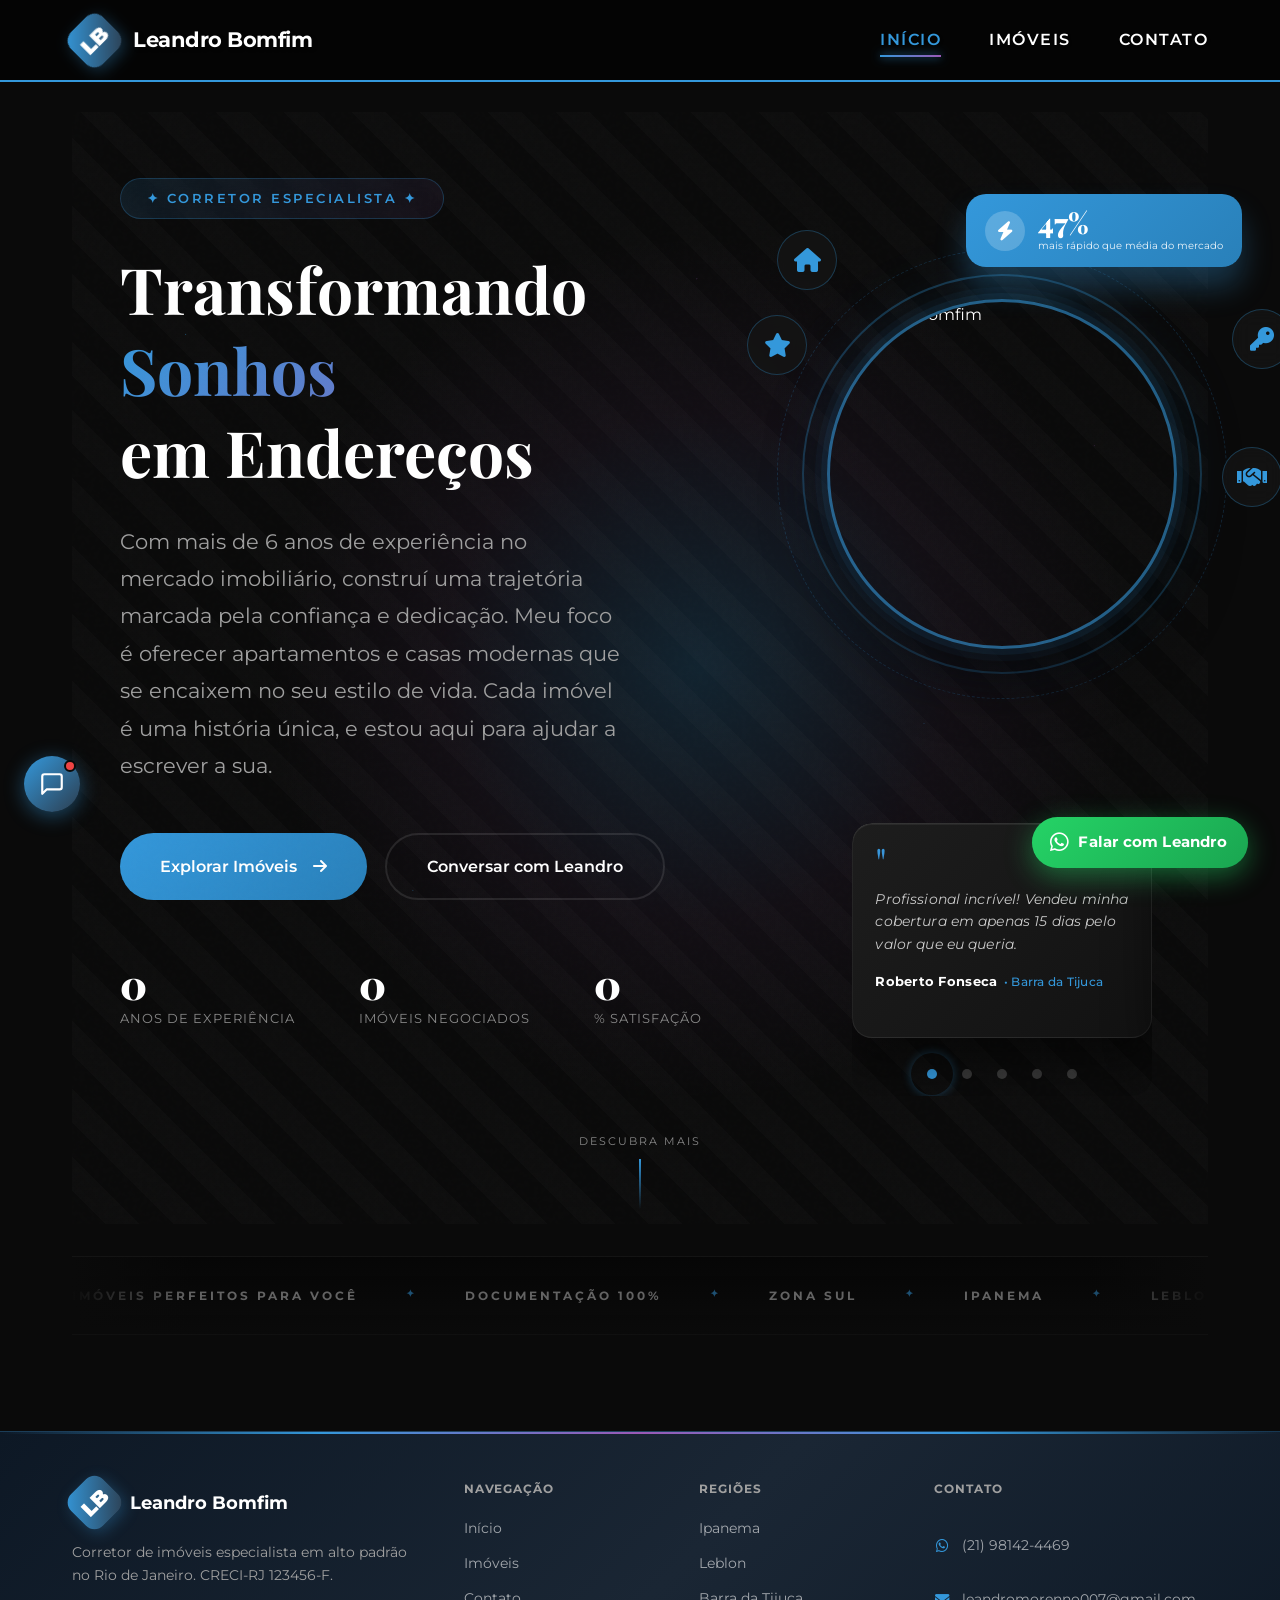
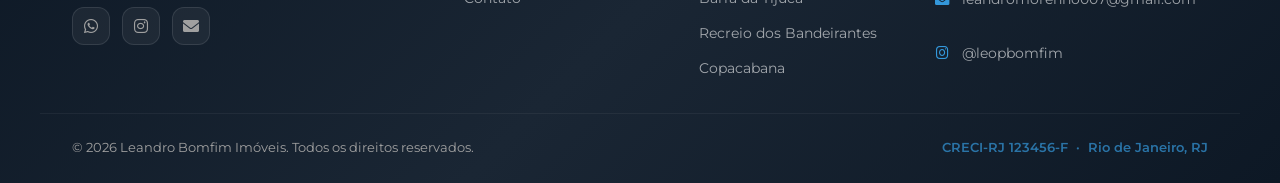
==== index.html @ 73a0286b "Update index.html" ====
<!DOCTYPE html>
<html lang="pt-BR">
<head>
    <meta charset="UTF-8">
    <meta name="viewport" content="width=device-width, initial-scale=1.0">
    <title>Leandro Bomfim | Corretor</title>
    <meta name="description" content="Corretor especialista em imóveis de alto padrão na Zona Sul e Barra da Tijuca. Ipanema, Leblon, Barra, Recreio. Atendimento personalizado e 100% de satisfação.">
    <meta name="keywords" content="imóveis Rio de Janeiro, apartamento Ipanema, apartamento Leblon, Barra da Tijuca, corretor de imóveis RJ, Leandro Bomfim">
    <meta name="author" content="Leandro Bomfim">
    <meta property="og:type" content="website">
    <meta property="og:title" content="Leandro Bomfim | Imóveis Premium no Rio de Janeiro">
    <meta property="og:description" content="Corretor especialista em imóveis de alto padrão na Zona Sul e Barra da Tijuca. Ipanema, Leblon, Barra, Recreio.">
    <meta property="og:image" content="https://files.catbox.moe/nqdyup.png">
    <meta property="og:url" content="https://leandrobomfim.com.br/">
    <meta property="og:locale" content="pt_BR">
    <meta name="twitter:card" content="summary_large_image">
    <meta name="twitter:title" content="Leandro Bomfim | Imóveis Premium">
    <meta name="twitter:description" content="Corretor especialista em imóveis de alto padrão no Rio de Janeiro.">
    <meta name="twitter:image" content="https://files.catbox.moe/nqdyup.png">
    <link rel="icon" type="image/svg+xml" href="data:image/svg+xml,<svg xmlns='http://www.w3.org/2000/svg' viewBox='0 0 100 100'><rect width='100' height='100' rx='20' fill='%233498db'/><text y='.9em' font-size='60' font-weight='900' font-family='Arial' fill='white' x='50%' text-anchor='middle' dominant-baseline='auto' dy='0.1em'>LB</text></svg>">
    <link rel="apple-touch-icon" href="data:image/svg+xml,<svg xmlns='http://www.w3.org/2000/svg' viewBox='0 0 100 100'><rect width='100' height='100' rx='20' fill='%233498db'/><text y='.9em' font-size='60' font-weight='900' font-family='Arial' fill='white' x='50%' text-anchor='middle' dominant-baseline='auto' dy='0.1em'>LB</text></svg>">
    <link rel="manifest" href="manifest.json">
    <meta name="theme-color" content="#3498db">
    <meta name="mobile-web-app-capable" content="yes">
    <meta name="apple-mobile-web-app-capable" content="yes">
    <meta name="apple-mobile-web-app-status-bar-style" content="black-translucent">
    <meta name="apple-mobile-web-app-title" content="LB Imóveis">
    <!-- Segurança: impede clickjacking via iframe -->
    <meta http-equiv="X-Frame-Options" content="DENY">
    <meta http-equiv="X-Content-Type-Options" content="nosniff">
    <meta name="referrer" content="strict-origin-when-cross-origin">
    <!-- Preconnect para performance -->
    <link rel="preconnect" href="https://fonts.googleapis.com">
    <link rel="preconnect" href="https://fonts.gstatic.com" crossorigin>
    <link rel="preconnect" href="https://cdnjs.cloudflare.com">
    <!-- Schema.org LocalBusiness -->
    <script type="application/ld+json">
    {
      "@context": "https://schema.org",
      "@type": "RealEstateAgent",
      "name": "Leandro Bomfim Corretor de Imóveis",
      "description": "Corretor especialista em imóveis de alto padrão na Zona Sul e Barra da Tijuca do Rio de Janeiro.",
      "url": "https://leandrobomfim.com.br",
      "telephone": "+55-21-98142-4469",
      "email": "leandromorenno007@gmail.com",
      "image": "https://files.catbox.moe/nqdyup.png",
      "priceRange": "R$400.000 – R$3.000.000",
      "areaServed": ["Ipanema","Leblon","Barra da Tijuca","Recreio dos Bandeirantes","Copacabana","Botafogo"],
      "address": {
        "@type": "PostalAddress",
        "addressLocality": "Rio de Janeiro",
        "addressRegion": "RJ",
        "addressCountry": "BR"
      },
      "sameAs": ["https://instagram.com/leopbomfim"]
    }
    </script>
    <link rel="stylesheet" href="style.css">
    <link href="https://fonts.googleapis.com/css2?family=Playfair+Display:wght@400;700;900&family=Montserrat:wght@300;400;600;700&display=swap" rel="stylesheet">
    <link rel="stylesheet" href="https://cdnjs.cloudflare.com/ajax/libs/font-awesome/6.0.0-beta3/css/all.min.css">
    <!-- Firebase rastreador de visitas -->
    <script src="https://www.gstatic.com/firebasejs/9.22.0/firebase-app-compat.js"></script>
    <script src="https://www.gstatic.com/firebasejs/9.22.0/firebase-auth-compat.js"></script>
    <script src="https://www.gstatic.com/firebasejs/9.22.0/firebase-firestore-compat.js"></script>
    <script src="firebase-config.js"></script>
    <script src="tracker.js"></script>
    <script src="chat-widget.js"></script>
</head>
<body class="index-page">
    <header>
        <nav>
            <div class="logo">
                <span class="logo-text">LB</span>
                <span class="logo-full">Leandro Bomfim</span>
            </div>
            <ul>
                <li><a href="index.html" class="active">Início</a></li>
                <li><a href="imoveis.html">Imóveis</a></li>
                <li><a href="contato.html">Contato</a></li>
            </ul>
            <div class="menu-toggle">
                <span></span>
                <span></span>
                <span></span>
            </div>
        </nav>
    </header>

    <main>
        <section class="hero-cinematic">
            <div class="hero-backdrop">
                <div class="gradient-sphere"></div>
                <div class="particles"></div>
            </div>
            
            <div class="hero-grid">
                <div class="hero-content">
                    <div class="badge-wrapper">
                        <span class="badge">✦ Corretor Especialista ✦</span>
                    </div>
                    
                    <h1 class="hero-title" id="cfg-hero-title">
                        <span class="title-line">Transformando</span>
                        <span class="title-line gradient-text">Sonhos</span>
                        <span class="title-line">em Endereços</span>
                    </h1>
                    
                    <p class="hero-description" id="cfg-hero-desc">
                        Com mais de 6 anos de experiência no mercado imobiliário, construí uma trajetória marcada pela confiança e dedicação. Meu foco é oferecer apartamentos e casas modernas que se encaixem no seu estilo de vida. Cada imóvel é uma história única, e estou aqui para ajudar a escrever a sua.
                    </p>
                    
                    <div class="hero-cta-group">
                        <a href="imoveis.html" class="cta-primary">
                            <span>Explorar Imóveis</span>
                            <i class="fas fa-arrow-right"></i>
                        </a>
                        <a href="contato.html" class="cta-secondary">
                            <span>Conversar com Leandro</span>
                        </a>
                    </div>
                    
                    <div class="trust-indicators">
                        <div class="trust-item">
                            <div class="trust-number" id="cfg-anos" data-target="6">0</div>
                            <div class="trust-label">Anos de experiência</div>
                        </div>
                        <div class="trust-item">
                            <div class="trust-number" id="cfg-imoveis-neg" data-target="60">0</div>
                            <div class="trust-label">Imóveis negociados</div>
                        </div>
                        <div class="trust-item">
                            <div class="trust-number" id="cfg-satisfacao" data-target="100">0</div>
                            <div class="trust-label">% Satisfação</div>
                        </div>
                    </div>
                </div>
                
                <div class="hero-visual">
                  <div class="hero-visual-inner">
                    <div class="profile-container">
                        <div class="profile-ring"></div>
                        <div class="profile-ring-outer"></div>
                        
                        <img src="https://files.catbox.moe/nqdyup.png" 
                             alt="Leandro Bomfim" 
                             id="cfg-foto" class="profile-image"
                             loading="eager" decoding="async">
                        
                        <div class="floating-elements">
                            <div class="floating-element element-1">
                                <i class="fas fa-home"></i>
                                <div class="element-tooltip">Casas e Apartamentos</div>
                            </div>
                            <div class="floating-element element-2">
                                <i class="fas fa-key"></i>
                                <div class="element-tooltip">Chaves na mão</div>
                            </div>
                            <div class="floating-element element-3">
                                <i class="fas fa-star"></i>
                                <div class="element-tooltip">Top 1% CRECI</div>
                            </div>
                            <div class="floating-element element-4">
                                <i class="fas fa-handshake"></i>
                                <div class="element-tooltip">Confiança</div>
                            </div>
                        </div>

                        <!-- Stats card: desktop fica aqui via position:absolute, mobile vira estático fora -->
                        <div class="stats-card stats-card-desktop">
                            <div class="stats-icon">
                                <i class="fas fa-bolt"></i>
                            </div>
                            <div class="stats-content">
                                <div class="stats-value" id="cfg-velocidade-d">47%</div>
                                <div class="stats-label">mais rápido que média do mercado</div>
                            </div>
                        </div>
                    </div>

                    <!-- Stats card mobile (visível só no mobile) -->
                    <div class="stats-card stats-card-mobile">
                        <div class="stats-icon">
                            <i class="fas fa-bolt"></i>
                        </div>
                        <div class="stats-content">
                            <div class="stats-value" id="cfg-velocidade-m">47%</div>
                            <div class="stats-label">mais rápido que média do mercado</div>
                        </div>
                    </div>
                        
                    <!-- CARROSSEL DE DEPOIMENTOS -->
                    <div class="testimonials-carousel">
                        <div class="testimonial-track" id="cfg-depoimentos">
                            <div class="testimonial-card">
                                <div class="testimonial-quote">"</div>
                                <p class="testimonial-text">
                                    Profissional incrível! Vendeu minha cobertura 
                                    em apenas 15 dias pelo valor que eu queria.
                                </p>
                                <div class="testimonial-author">
                                    <span>Roberto Fonseca</span>
                                    <span class="author-location">• Barra da Tijuca</span>
                                </div>
                            </div>

                            <div class="testimonial-card">
                                <div class="testimonial-quote">"</div>
                                <p class="testimonial-text">
                                    Atendimento personalizado e muita transparência. 
                                    Recomendo a todos que buscam um imóvel com segurança.
                                </p>
                                <div class="testimonial-author">
                                    <span>Juliana Martins</span>
                                    <span class="author-location">• Recreio</span>
                                </div>
                            </div>

                            <div class="testimonial-card">
                                <div class="testimonial-quote">"</div>
                                <p class="testimonial-text">
                                    O Leandro encontrou exatamente o que eu precisava. 
                                    Todo o processo foi rápido e sem dor de cabeça.
                                </p>
                                <div class="testimonial-author">
                                    <span>Thiago Azevedo</span>
                                    <span class="author-location">• Leblon</span>
                                </div>
                            </div>

                            <div class="testimonial-card">
                                <div class="testimonial-quote">"</div>
                                <p class="testimonial-text">
                                    Indicação certeira! Resolveu toda a burocracia 
                                    e me deixou tranquila do começo ao fim.
                                </p>
                                <div class="testimonial-author">
                                    <span>Patrícia Souza</span>
                                    <span class="author-location">• Barra Olímpica</span>
                                </div>
                            </div>

                            <div class="testimonial-card">
                                <div class="testimonial-quote">"</div>
                                <p class="testimonial-text">
                                    Comprei meu primeiro apê com o Leandro e foi 
                                    uma experiência incrível do início ao fim.
                                </p>
                                <div class="testimonial-author">
                                    <span>Lucas Drummond</span>
                                    <span class="author-location">• Ipanema</span>
                                </div>
                            </div>
                        </div>

                        <div class="carousel-dots">
                            <span class="dot active"></span>
                            <span class="dot"></span>
                            <span class="dot"></span>
                            <span class="dot"></span>
                            <span class="dot"></span>
                        </div>
                    </div>
                  </div><!-- /.hero-visual-inner -->
                </div><!-- /.hero-visual -->
            </div><!-- /.hero-grid -->
            
            <div class="scroll-indicator">
                <span class="scroll-text">Descubra mais</span>
                <div class="scroll-line"></div>
            </div>
        </section>
        
        <section class="featured-logos">
            <div class="logos-container">
                <div class="logo-track" id="cfg-bairros-track">
                    <span>Imóveis perfeitos para você</span>
                    <span class="separator">✦</span>
                    <span>Documentação 100%</span>
                    <span class="separator">✦</span>
                    <span>Zona Sul</span>
                    <span class="separator">✦</span>
                    <span>Ipanema</span>
                    <span class="separator">✦</span>
                    <span>Leblon</span>
                    <span class="separator">✦</span>
                    <span>Barra da Tijuca</span>
                    <span class="separator">✦</span>
                    <span>Barra Olímpica</span>
                    <span class="separator">✦</span>
                    <span>Recreio dos Bandeirantes</span>
                    <span class="separator">✦</span>
                    <!-- Duplicado para efeito infinito -->
                    <span>Imóveis perfeitos para você</span>
                    <span class="separator">✦</span>
                    <span>Documentação 100%</span>
                    <span class="separator">✦</span>
                    <span>Zona Sul</span>
                    <span class="separator">✦</span>
                    <span>Ipanema</span>
                    <span class="separator">✦</span>
                    <span>Leblon</span>
                    <span class="separator">✦</span>
                    <span>Barra da Tijuca</span>
                    <span class="separator">✦</span>
                    <span>Barra Olímpica</span>
                    <span class="separator">✦</span>
                    <span>Recreio dos Bandeirantes</span>
                    <span class="separator">✦</span>
                </div>
            </div>
        </section>
    </main>

    <footer class="footer-rich">
        <div class="footer-grid">
            <div class="footer-brand">
                <div class="footer-logo">
                    <span class="logo-text">LB</span>
                    <span class="footer-logo-name">Leandro Bomfim</span>
                </div>
                <p class="footer-tagline">Corretor de imóveis especialista em alto padrão no Rio de Janeiro. CRECI-RJ 123456-F.</p>
                <div class="footer-socials">
                    <a href="https://wa.me/5521981424469" target="_blank" rel="noopener" aria-label="WhatsApp" class="footer-social-link">
                        <i class="fab fa-whatsapp"></i>
                    </a>
                    <a href="https://instagram.com/leopbomfim" target="_blank" rel="noopener" aria-label="Instagram" class="footer-social-link">
                        <i class="fab fa-instagram"></i>
                    </a>
                    <a href="mailto:leandromorenno007@gmail.com" aria-label="E-mail" class="footer-social-link">
                        <i class="fas fa-envelope"></i>
                    </a>
                </div>
            </div>
            <div class="footer-links">
                <h4>Navegação</h4>
                <ul>
                    <li><a href="index.html">Início</a></li>
                    <li><a href="imoveis.html">Imóveis</a></li>
                    <li><a href="contato.html">Contato</a></li>
                </ul>
            </div>
            <div class="footer-links">
                <h4>Regiões</h4>
                <ul>
                    <li><span>Ipanema</span></li>
                    <li><span>Leblon</span></li>
                    <li><span>Barra da Tijuca</span></li>
                    <li><span>Recreio dos Bandeirantes</span></li>
                    <li><span>Copacabana</span></li>
                </ul>
            </div>
            <div class="footer-contact">
                <h4>Contato</h4>
                <a href="https://wa.me/5521981424469" class="footer-contact-item" target="_blank" rel="noopener">
                    <i class="fab fa-whatsapp"></i>
                    <span>(21) 98142-4469</span>
                </a>
                <a href="mailto:leandromorenno007@gmail.com" class="footer-contact-item">
                    <i class="fas fa-envelope"></i>
                    <span>leandromorenno007@gmail.com</span>
                </a>
                <a href="https://instagram.com/leopbomfim" class="footer-contact-item" target="_blank" rel="noopener">
                    <i class="fab fa-instagram"></i>
                    <span>@leopbomfim</span>
                </a>
            </div>
        </div>
        <div class="footer-bottom">
            <p>&copy; 2026 Leandro Bomfim Imóveis. Todos os direitos reservados.</p>
            <p class="footer-creci">CRECI-RJ 123456-F &nbsp;·&nbsp; Rio de Janeiro, RJ</p>
        </div>
    </footer>

    <!-- Botão Flutuante WhatsApp -->
    <a href="https://wa.me/5521981424469?text=Olá%20Leandro!%20Tenho%20interesse%20em%20imóveis.%20Pode%20me%20ajudar%3F"
       class="whatsapp-float" target="_blank" rel="noopener" aria-label="Falar no WhatsApp">
        <div class="whatsapp-float-inner">
            <i class="fab fa-whatsapp"></i>
            <span class="whatsapp-float-label">Falar com Leandro</span>
        </div>
        <span class="whatsapp-float-pulse"></span>
    </a>

    <script src="script.js"></script>
    <script src="chat-widget.js"></script>
</body>
</html>
---- style.css ----
/* ========== RESET E CONFIGURAÇÕES BASE ========== */
:root {
    --primary: #3498db;
    --primary-dark: #2980b9;
    --primary-soft: rgba(52, 152, 219, 0.1);
    --primary-glow: rgba(52, 152, 219, 0.3);
    --secondary: #9b59b6;
    --success: #22c55e;
    --warning: #f59e0b;
    --danger: #ef4444;
    --danger-soft: #ff4757;
    --text-light: #ffffff;
    --text-muted: #a0a0a0;
    --text-dark: #888888;
    --bg-dark: #0a0a0a;
    --bg-card: rgba(20, 20, 20, 0.95);
    --bg-overlay: rgba(0, 0, 0, 0.6);
    --border-light: rgba(255, 255, 255, 0.05);
    --border-medium: rgba(255, 255, 255, 0.1);
    --border-highlight: rgba(52, 152, 219, 0.3);
    
    --font-title: 'Playfair Display', serif;
    --font-body: 'Montserrat', sans-serif;
    
    --breakpoint-md: 768px;
    --breakpoint-sm: 600px;
    --breakpoint-xs: 480px;
    --breakpoint-xxs: 360px;
    
    --radius-sm: 8px;
    --radius-md: 12px;
    --radius-lg: 20px;
    --radius-xl: 30px;
    --radius-full: 50px;
}

* {
    margin: 0;
    padding: 0;
    box-sizing: border-box;
}

body {
    font-family: var(--font-body);
    background: var(--bg-dark);
    color: var(--text-light);
    line-height: 1.6;
    overflow-x: hidden;
    -webkit-user-select: none;
    -moz-user-select: none;
    -ms-user-select: none;
    user-select: none;
    -webkit-user-drag: none;
    -khtml-user-drag: none;
    -moz-user-drag: none;
    -o-user-drag: none;
    user-drag: none;
}

/* Permite seleção onde o usuário precisa copiar dados */
p, span, .footer-contact-item span, .contato-channel-value,
.trust-label, .hero-description, .imovel-desc,
input, textarea, select {
    -webkit-user-select: text;
    -moz-user-select: text;
    user-select: text;
}

/* Elementos clicáveis */
a, button, .cta-primary, .cta-secondary, .floating-element, 
.dot, select, option, .menu-toggle, .favorito-btn, 
.btn-saiba-mais, .btn-empty-clear, .modal-close, 
.modal-nav, .modal-thumb, .whatsapp-float {
    cursor: pointer;
}

/* ========== HEADER GLOBAL ========== */
header {
    position: fixed;
    top: 0;
    left: 0;
    width: 100%;
    z-index: 100;
    background: linear-gradient(var(--bg-overlay), var(--bg-overlay)), 
                url('https://files.catbox.moe/ru7akz.png');
    background-size: cover;
    background-position: center center;
    background-repeat: no-repeat;
    min-height: 80px;
    border-bottom: 2px solid var(--primary);
}

nav {
    max-width: 1200px;
    margin: 0 auto;
    padding: 1rem 2rem;
    display: flex;
    justify-content: space-between;
    align-items: center;
    min-height: 80px;
}

.logo {
    display: flex;
    align-items: center;
    gap: 1rem;
    -webkit-user-select: text;
    -moz-user-select: text;
    -ms-user-select: text;
    user-select: text;
}

.logo-text {
    width: 45px;
    height: 45px;
    background: linear-gradient(135deg, var(--primary), #2c3e50);
    border-radius: var(--radius-md);
    display: flex;
    align-items: center;
    justify-content: center;
    font-weight: 900;
    font-size: 1.3rem;
    color: white;
    transform: rotate(-45deg);
    box-shadow: 0 5px 15px var(--primary-glow);
}

.logo-text span {
    transform: rotate(45deg);
}

.logo-full {
    font-size: 1.3rem;
    font-weight: 700;
    color: white;
    letter-spacing: -0.5px;
    text-shadow: 2px 2px 4px rgba(0, 0, 0, 0.5);
}

nav ul {
    display: flex;
    gap: 3rem;
    list-style: none;
    margin-left: auto;
    padding-left: 4rem;
}

nav ul li a {
    color: #fff;
    text-decoration: none;
    font-weight: 600;
    font-size: 1rem;
    letter-spacing: 1.5px;
    text-transform: uppercase;
    position: relative;
    padding: 0.5rem 0;
    transition: all 0.3s ease;
    text-shadow: 1px 1px 3px rgba(0, 0, 0, 0.5);
}

nav ul li a::before {
    content: '';
    position: absolute;
    bottom: 0;
    left: 0;
    width: 0;
    height: 2px;
    background: linear-gradient(90deg, var(--primary), var(--secondary));
    transition: width 0.3s ease;
    box-shadow: 0 0 10px var(--primary);
}

nav ul li a:hover::before,
nav ul li a.active::before {
    width: 100%;
}

nav ul li a:hover {
    color: var(--primary);
    transform: translateY(-2px);
}

nav ul li a.active {
    color: var(--primary);
}

.menu-toggle {
    display: none;
    flex-direction: column;
    cursor: pointer;
    z-index: 101;
}

.menu-toggle span {
    width: 30px;
    height: 3px;
    background: white;
    margin: 3px 0;
    transition: all 0.3s ease;
    border-radius: 3px;
}

/* ========== MAIN GLOBAL ========== */
main {
    max-width: 1200px;
    margin: 0 auto;
    padding: 2rem;
    min-height: calc(100vh - 200px);
    margin-top: 80px;
}

/* ========== FOOTER GLOBAL ========== */
footer {
    background: linear-gradient(135deg, #1a2634, #2c3e50);
    color: white;
    text-align: center;
    padding: 2rem;
    margin-top: 4rem;
    border-top: 2px solid var(--primary);
    position: relative;
    overflow: hidden;
}

footer::before {
    content: '';
    position: absolute;
    top: 0;
    left: 0;
    right: 0;
    height: 2px;
    background: linear-gradient(90deg, transparent, var(--primary), var(--secondary), var(--primary), transparent);
    animation: footerGlow 3s linear infinite;
}

@keyframes footerGlow {
    0% { transform: translateX(-100%); }
    100% { transform: translateX(100%); }
}

/* ========== ANIMAÇÕES GLOBAIS ========== */
@keyframes fadeIn {
    from {
        opacity: 0;
        transform: translateY(30px);
    }
    to {
        opacity: 1;
        transform: translateY(0);
    }
}

.fade-in {
    opacity: 0;
    animation: fadeIn 0.8s ease-out forwards;
}

.delay-1 { animation-delay: 0.3s; }
.delay-2 { animation-delay: 0.6s; }
.delay-3 { animation-delay: 0.9s; }
.delay-4 { animation-delay: 1.2s; }

/* ========== TOAST NOTIFICATION ========== */
.toast-container {
    position: fixed;
    bottom: 2rem;
    right: 2rem;
    z-index: 1000;
    display: flex;
    flex-direction: column;
    gap: 0.5rem;
}

.toast {
    background: var(--bg-card);
    backdrop-filter: blur(10px);
    border: 1px solid var(--border-medium);
    border-left: 4px solid var(--primary);
    color: var(--text-light);
    padding: 1rem 1.5rem;
    border-radius: var(--radius-md);
    font-size: 0.9rem;
    font-weight: 500;
    box-shadow: 0 10px 30px rgba(0, 0, 0, 0.3);
    display: flex;
    align-items: center;
    gap: 0.8rem;
    min-width: 280px;
    max-width: 350px;
    animation: toastIn 0.3s ease forwards;
    transform: translateX(120%);
}

.toast.success {
    border-left-color: var(--success);
}

.toast.success i {
    color: var(--success);
}

.toast.error {
    border-left-color: var(--danger);
}

.toast.error i {
    color: var(--danger);
}

.toast.warning {
    border-left-color: var(--warning);
}

.toast.warning i {
    color: var(--warning);
}

.toast.info {
    border-left-color: var(--primary);
}

.toast.info i {
    color: var(--primary);
}

.toast.favorito-toast {
    border-left-color: var(--danger-soft);
    background: linear-gradient(135deg, var(--bg-card), rgba(255, 71, 87, 0.1));
}

.toast.favorito-toast i {
    color: var(--danger-soft);
}

@keyframes toastIn {
    from {
        transform: translateX(120%);
        opacity: 0;
    }
    to {
        transform: translateX(0);
        opacity: 1;
    }
}

@keyframes toastOut {
    from {
        transform: translateX(0);
        opacity: 1;
    }
    to {
        transform: translateX(120%);
        opacity: 0;
    }
}

/* ========== HERO SECTION ========== */
.hero-cinematic {
    min-height: calc(100vh - 80px);
    position: relative;
    display: flex;
    align-items: center;
    padding: 2rem 2rem 8rem 2rem;
    overflow: visible;
}

/* Grain overlay for premium texture */
.hero-cinematic::after {
    content: '';
    position: absolute;
    inset: 0;
    background-image: url("data:image/svg+xml,%3Csvg viewBox='0 0 256 256' xmlns='http://www.w3.org/2000/svg'%3E%3Cfilter id='noise'%3E%3CfeTurbulence type='fractalNoise' baseFrequency='0.9' numOctaves='4' stitchTiles='stitch'/%3E%3C/filter%3E%3Crect width='100%25' height='100%25' filter='url(%23noise)' opacity='0.04'/%3E%3C/svg%3E");
    pointer-events: none;
    z-index: 0;
    opacity: 0.35;
}

.hero-backdrop {
    position: absolute;
    top: 0;
    left: 0;
    width: 100%;
    height: 100%;
    z-index: -1;
}

.gradient-sphere {
    position: absolute;
    width: 900px;
    height: 900px;
    background: radial-gradient(ellipse at center, 
        rgba(52, 152, 219, 0.18) 0%, 
        rgba(155, 89, 182, 0.06) 40%, 
        transparent 68%);
    border-radius: 50%;
    top: 50%;
    left: 55%;
    transform: translate(-50%, -50%);
    animation: spherePulse 10s ease-in-out infinite;
}

@keyframes spherePulse {
    0%, 100% { transform: translate(-50%, -50%) scale(1); opacity: 0.6; }
    50% { transform: translate(-50%, -50%) scale(1.15); opacity: 1; }
}

.particles {
    position: absolute;
    width: 100%;
    height: 100%;
    background-image: 
        radial-gradient(1px 1px at 10% 20%, rgba(52,152,219,0.4) 0%, transparent 100%),
        radial-gradient(1px 1px at 30% 70%, rgba(52,152,219,0.3) 0%, transparent 100%),
        radial-gradient(1px 1px at 55% 15%, rgba(155,89,182,0.3) 0%, transparent 100%),
        radial-gradient(1px 1px at 75% 55%, rgba(52,152,219,0.25) 0%, transparent 100%),
        radial-gradient(1px 1px at 90% 30%, rgba(155,89,182,0.2) 0%, transparent 100%),
        repeating-linear-gradient(
            45deg,
            transparent,
            transparent 24px,
            rgba(255, 255, 255, 0.015) 24px,
            rgba(255, 255, 255, 0.015) 48px
        );
}

.hero-grid {
    display: grid;
    grid-template-columns: 1fr 1fr;
    gap: 3rem;
    max-width: 1200px;
    margin: 0 auto;
    width: 100%;
    align-items: center;
}

/* Hero visual: flex column so stats + carousel stack below profile on desktop */
.hero-visual-inner {
    display: flex;
    flex-direction: column;
    align-items: center;
    gap: 1.2rem;
}

.hero-content {
    padding-right: 2rem;
    padding-left: 1rem;
    max-width: 600px;
    justify-self: start;
}

.badge-wrapper {
    margin-bottom: 2rem;
}

.badge {
    background: linear-gradient(135deg, rgba(52,152,219,0.12), rgba(155,89,182,0.08));
    color: var(--primary);
    padding: 0.55rem 1.6rem;
    border-radius: 100px;
    font-size: 0.82rem;
    letter-spacing: 2.5px;
    text-transform: uppercase;
    font-weight: 600;
    border: 1px solid rgba(52,152,219,0.25);
    backdrop-filter: blur(10px);
    display: inline-flex;
    align-items: center;
    gap: 0.4rem;
    position: relative;
    overflow: hidden;
}

.badge::before {
    content: '';
    position: absolute;
    inset: 0;
    background: linear-gradient(90deg, transparent 0%, rgba(52,152,219,0.15) 50%, transparent 100%);
    transform: translateX(-100%);
    animation: badgeShimmer 3.5s ease-in-out infinite;
}

@keyframes badgeShimmer {
    0% { transform: translateX(-100%); }
    50%, 100% { transform: translateX(100%); }
}

.hero-title {
    font-family: var(--font-title);
    font-size: 4rem;
    line-height: 1.2;
    margin-bottom: 2rem;
}

.title-line {
    display: block;
    margin-bottom: 0.3rem;
}

.gradient-text {
    background: linear-gradient(135deg, var(--primary), var(--secondary), #e74c3c);
    -webkit-background-clip: text;
    -webkit-text-fill-color: transparent;
    background-size: 200% 200%;
    animation: gradientFlow 8s ease infinite;
}

@keyframes gradientFlow {
    0%, 100% { background-position: 0% 50%; }
    50% { background-position: 100% 50%; }
}

.hero-description {
    font-size: 1.3rem;
    line-height: 1.8;
    color: var(--text-muted);
    margin-bottom: 3rem;
    max-width: 500px;
}

.hero-cta-group {
    display: flex;
    gap: 1.1rem;
    margin-bottom: 4rem;
}

.cta-primary {
    background: linear-gradient(135deg, var(--primary), var(--primary-dark));
    color: white;
    padding: 1.2rem 2.5rem;
    border-radius: var(--radius-full);
    text-decoration: none;
    font-weight: 600;
    display: inline-flex;
    align-items: center;
    gap: 1rem;
    transition: all 0.3s ease;
    position: relative;
    overflow: hidden;
}

.cta-primary::before {
    content: '';
    position: absolute;
    top: 0;
    left: -100%;
    width: 100%;
    height: 100%;
    background: linear-gradient(90deg, transparent, rgba(255, 255, 255, 0.2), transparent);
    transition: left 0.5s ease;
}

.cta-primary:hover::before {
    left: 100%;
}

.cta-primary:hover {
    transform: translateY(-2px);
    box-shadow: 0 20px 30px var(--primary-glow);
}

.cta-primary i {
    transition: transform 0.3s ease;
}

.cta-primary:hover i {
    transform: translateX(5px);
}

.cta-secondary {
    color: #fff;
    text-decoration: none;
    padding: 1.2rem 2.5rem;
    border-radius: var(--radius-full);
    border: 2px solid var(--border-medium);
    font-weight: 600;
    transition: all 0.3s ease;
}

.cta-secondary:hover {
    border-color: var(--primary);
    background: var(--primary-soft);
}

.trust-indicators {
    display: flex;
    gap: 4rem;
    margin-bottom: 2rem;
}

.trust-item {
    text-align: left;
}

.trust-number {
    font-family: var(--font-title);
    font-size: 2.5rem;
    font-weight: 900;
    color: white;
    line-height: 1;
    margin-bottom: 0.3rem;
}

.trust-label {
    font-size: 0.8rem;
    color: var(--text-dark);
    text-transform: uppercase;
    letter-spacing: 1px;
    white-space: nowrap;
}

/* ========== HERO VISUAL ========== */
.profile-container {
    position: relative;
    width: 500px;
    height: 660px;
    margin-left: auto;
}

.profile-ring {
    position: absolute;
    top: 50%;
    left: 50%;
    transform: translate(-50%, -50%);
    width: 400px;
    height: 400px;
    border: 2px solid var(--border-highlight);
    border-radius: 50%;
    animation: ringRotate 20s linear infinite;
}

.profile-ring-outer {
    position: absolute;
    top: 50%;
    left: 50%;
    transform: translate(-50%, -50%);
    width: 450px;
    height: 450px;
    border: 1px dashed rgba(52, 152, 219, 0.2);
    border-radius: 50%;
    animation: ringRotateReverse 30s linear infinite;
}

@keyframes ringRotate {
    from { transform: translate(-50%, -50%) rotate(0deg); }
    to { transform: translate(-50%, -50%) rotate(360deg); }
}

@keyframes ringRotateReverse {
    from { transform: translate(-50%, -50%) rotate(0deg); }
    to { transform: translate(-50%, -50%) rotate(-360deg); }
}

.profile-image {
    position: absolute;
    top: 50%;
    left: 50%;
    transform: translate(-50%, -50%);
    width: 350px;
    height: 350px;
    border-radius: 50%;
    object-fit: cover;
    border: 3px solid rgba(52, 152, 219, 0.6);
    box-shadow: 
        0 0 0 6px rgba(52, 152, 219, 0.08),
        0 0 0 12px rgba(52, 152, 219, 0.04),
        0 30px 60px rgba(0, 0, 0, 0.6),
        0 0 80px rgba(52, 152, 219, 0.12);
    z-index: 2;
    transition: all 0.5s ease;
    pointer-events: none;
    -webkit-user-drag: none;
}

.profile-image:hover {
    transform: translate(-50%, -50%) scale(1.05);
    border-color: var(--primary);
}

.floating-elements {
    position: absolute;
    width: 100%;
    height: 100%;
    top: 0;
    left: 0;
}

.floating-element {
    position: absolute;
    width: 60px;
    height: 60px;
    background: rgba(20, 20, 20, 0.8);
    backdrop-filter: blur(10px);
    border-radius: 50%;
    display: flex;
    align-items: center;
    justify-content: center;
    color: var(--primary);
    font-size: 1.5rem;
    border: 1px solid var(--border-highlight);
    cursor: pointer;
    transition: all 0.3s ease;
    animation: float 6s ease-in-out infinite;
    z-index: 5;
}

.floating-element:hover {
    background: var(--primary);
    color: white;
    transform: scale(1.2);
}

.floating-element:hover .element-tooltip {
    opacity: 1;
    transform: translateY(0);
}

.element-tooltip {
    position: absolute;
    bottom: -40px;
    left: 50%;
    transform: translateX(-50%) translateY(10px);
    background: rgba(0, 0, 0, 0.9);
    color: white;
    padding: 0.5rem 1rem;
    border-radius: 20px;
    font-size: 0.7rem;
    white-space: nowrap;
    opacity: 0;
    transition: all 0.3s ease;
    pointer-events: none;
    border: 1px solid var(--border-medium);
}

.element-1 { top: 13%; left: 5%; animation-delay: 0s; }
.element-2 { top: 25%; right: -8%; animation-delay: 1s; }
.element-3 { bottom: 65%; left: -1%; animation-delay: 2s; }
.element-4 { bottom: 45%; right: -6%; animation-delay: 3s; }

@keyframes float {
    0%, 100% { transform: translateY(0); }
    50% { transform: translateY(-15px); }
}

/* ========== STATS CARD ========== */
.stats-card {
    background: linear-gradient(135deg, var(--primary), var(--primary-dark));
    padding: 0.9rem 1.2rem;
    border-radius: 20px;
    display: flex;
    align-items: center;
    gap: 0.8rem;
    z-index: 3;
    animation: bounceIn 1s ease-out;
    box-shadow: 0 20px 30px var(--primary-glow);
}

.stats-card-desktop {
    position: absolute;
    top: 50px;
    right: 10px;
}

.stats-card-mobile {
    display: none;
}

@keyframes bounceIn {
    0% {
        opacity: 0;
        transform: scale(0.3) translateY(30px);
    }
    50% {
        opacity: 1;
        transform: scale(1.05) translateY(-5px);
    }
    100% {
        transform: scale(1) translateY(0);
    }
}

.stats-icon {
    width: 40px;
    height: 40px;
    background: rgba(255, 255, 255, 0.2);
    border-radius: 50%;
    display: flex;
    align-items: center;
    justify-content: center;
    font-size: 1.2rem;
}

.stats-content {
    display: flex;
    flex-direction: column;
}

.stats-value {
    font-family: var(--font-title);
    font-size: 1.8rem;
    font-weight: 900;
    line-height: 1;
    margin-bottom: 0.2rem;
}

.stats-label {
    font-size: 0.65rem;
    opacity: 0.9;
    line-height: 1.2;
}

/* ========== CARROSSEL DE DEPOIMENTOS ========== */
/* ========== TESTIMONIALS CAROUSEL ========== */
.testimonials-carousel {
    position: relative;
    width: 300px;
    overflow: hidden;
    z-index: 3;
    border-radius: 20px;
    touch-action: pan-y;
}

.testimonial-track {
    display: flex;
    transition: transform 0.5s cubic-bezier(0.4, 0, 0.2, 1);
    will-change: transform;
}

.testimonial-card {
    min-width: 100%;
    width: 100%;
    flex-shrink: 0;
    background: linear-gradient(135deg, rgba(30,30,30,0.97) 0%, rgba(18,18,18,0.99) 100%);
    backdrop-filter: blur(20px);
    -webkit-backdrop-filter: blur(20px);
    padding: 1.4rem;
    border-radius: 20px;
    border: 1px solid rgba(255,255,255,0.07);
    border-top: 1px solid rgba(255,255,255,0.12);
    box-shadow: 0 24px 48px rgba(0,0,0,0.45), inset 0 1px 0 rgba(255,255,255,0.06);
    position: relative;
    box-sizing: border-box;
}

@keyframes slideInCard {
    from { opacity: 0; transform: translateY(10px); }
    to   { opacity: 1; transform: translateY(0); }
}

.testimonial-card::before {
    content: '';
    position: absolute;
    top: 0; left: 0; right: 0;
    height: 2px;
    background: linear-gradient(90deg, transparent, var(--primary), transparent);
    border-radius: 20px 20px 0 0;
    opacity: 0;
    transition: opacity 0.3s ease;
}

.testimonials-carousel:hover .testimonial-card::before {
    opacity: 1;
}

.testimonial-quote {
    font-family: var(--font-title);
    font-size: 2.5rem;
    background: linear-gradient(135deg, var(--primary), var(--secondary));
    -webkit-background-clip: text;
    -webkit-text-fill-color: transparent;
    background-clip: text;
    line-height: 0.8;
    margin-bottom: 0.6rem;
    display: block;
}

.testimonial-text {
    font-size: 0.875rem;
    line-height: 1.6;
    color: rgba(220,220,220,0.9);
    margin-bottom: 1rem;
    font-style: italic;
    letter-spacing: 0.01em;
}

.testimonial-author {
    display: flex;
    align-items: center;
    gap: 0.4rem;
    font-weight: 700;
    color: white;
    font-size: 0.82rem;
    letter-spacing: 0.02em;
}

.author-location {
    color: var(--primary);
    font-size: 0.78rem;
    font-weight: 500;
}

.carousel-dots {
    display: flex;
    justify-content: center;
    gap: 0.45rem;
    margin-top: 0.85rem;
}

.dot {
    width: 6px;
    height: 6px;
    border-radius: 50%;
    background: rgba(255, 255, 255, 0.18);
    cursor: pointer;
    transition: all 0.35s ease;
}

.dot.active {
    background: var(--primary);
    width: 20px;
    border-radius: 3px;
    box-shadow: 0 0 8px var(--primary-glow);
}

.dot:hover:not(.active) {
    background: rgba(255,255,255,0.4);
    transform: scale(1.2);
}

/* ========== SCROLL INDICATOR ========== */
.scroll-indicator {
    position: absolute;
    bottom: 15px;
    left: 50%;
    transform: translateX(-50%);
    display: flex;
    flex-direction: column;
    align-items: center;
    gap: 0.5rem;
    z-index: 10;
}

.scroll-text {
    font-size: 0.7rem;
    text-transform: uppercase;
    letter-spacing: 2px;
    color: var(--text-dark);
}

.scroll-line {
    width: 2px;
    height: 50px;
    background: linear-gradient(180deg, var(--primary), transparent);
    animation: scrollPulse 2s ease-in-out infinite;
}

@keyframes scrollPulse {
    0%, 100% { opacity: 0.3; height: 50px; }
    50% { opacity: 1; height: 70px; }
}

/* ========== FEATURED LOGOS ========== */
.featured-logos {
    padding: 1.8rem 0;
    background: linear-gradient(180deg, rgba(0,0,0,0.4) 0%, rgba(10,10,10,0.6) 100%);
    border-top: 1px solid rgba(255,255,255,0.04);
    border-bottom: 1px solid rgba(255,255,255,0.04);
    overflow: hidden;
    margin-top: 2rem;
    position: relative;
}

/* Fade edges so text fades out gracefully */
.featured-logos::before,
.featured-logos::after {
    content: '';
    position: absolute;
    top: 0; bottom: 0;
    width: 120px;
    z-index: 2;
    pointer-events: none;
}
.featured-logos::before {
    left: 0;
    background: linear-gradient(90deg, var(--bg-dark), transparent);
}
.featured-logos::after {
    right: 0;
    background: linear-gradient(-90deg, var(--bg-dark), transparent);
}

.logos-container {
    width: 100%;
    overflow: hidden;
}

.logo-track {
    display: flex;
    gap: 3rem;
    animation: scroll 35s linear infinite;
    white-space: nowrap;
}

.logo-track span {
    color: rgba(160,160,160,0.6);
    font-size: 0.78rem;
    font-weight: 700;
    letter-spacing: 3px;
    text-transform: uppercase;
    transition: color 0.3s ease;
}

.logo-track span:hover {
    color: var(--primary);
}

.logo-track .separator {
    color: rgba(52,152,219,0.5);
    font-size: 0.6rem;
}

@keyframes scroll {
    from { transform: translateX(0); }
    to { transform: translateX(-50%); }
}

/* ========== PÁGINA DE IMÓVEIS ========== */
.filters {
    margin-bottom: 3rem;
    background: var(--bg-card);
    backdrop-filter: blur(10px);
    padding: 2rem;
    border-radius: 20px;
    border: 1px solid var(--border-light);
    box-shadow: 0 10px 30px rgba(0, 0, 0, 0.3);
}

.filters h2 {
    margin-bottom: 1.5rem;
    color: white;
    font-size: 1.8rem;
    font-weight: 600;
    text-align: center;
}

.filter-container {
    display: flex;
    gap: 1.5rem;
    flex-wrap: wrap;
    justify-content: center;
}

.filter-group {
    display: flex;
    flex-direction: column;
    min-width: 200px;
}

.filter-group label {
    display: block;
    margin-bottom: 0.5rem;
    font-weight: 600;
    color: #ccc;
    font-size: 0.9rem;
    text-transform: uppercase;
    letter-spacing: 1px;
}

.filter-group select {
    padding: 0.8rem 1.2rem;
    background: rgba(0, 0, 0, 0.3);
    border: 1px solid var(--border-medium);
    border-radius: 10px;
    font-size: 1rem;
    color: white;
    cursor: pointer;
    transition: all 0.3s ease;
}

.filter-group select option {
    background: #1a1a1a;
    color: white;
}

.filter-group select:hover {
    border-color: var(--primary);
    background: var(--primary-soft);
}

.filter-group select:focus {
    outline: none;
    border-color: var(--primary);
    box-shadow: 0 0 0 3px rgba(52, 152, 219, 0.2);
}

/* ========== BARRA DE RESULTADOS ========== */
.results-bar {
    display: flex;
    align-items: center;
    justify-content: space-between;
    gap: 1rem;
    padding: 0.75rem 1.2rem;
    background: rgba(52, 152, 219, 0.07);
    border: 1px solid rgba(52, 152, 219, 0.18);
    border-radius: 10px;
    margin: 0 0 1.5rem;
    flex-wrap: wrap;
}

.results-bar span {
    font-size: 0.9rem;
    color: #aaa;
}

.results-bar strong {
    color: var(--primary);
}

#btn-limpar-filtros {
    display: inline-flex;
    align-items: center;
    gap: 0.4rem;
    background: rgba(239, 68, 68, 0.1);
    border: 1px solid rgba(239, 68, 68, 0.25);
    color: #ef4444;
    padding: 0.35rem 0.85rem;
    border-radius: 20px;
    font-size: 0.8rem;
    font-weight: 600;
    cursor: pointer;
    font-family: var(--font-body);
    transition: background 0.2s, transform 0.15s;
}

#btn-limpar-filtros:hover {
    background: rgba(239, 68, 68, 0.18);
    transform: scale(1.03);
}

/* ========== GALERIA DE IMÓVEIS ========== */
.gallery {
    display: grid;
    grid-template-columns: repeat(auto-fit, minmax(320px, 1fr));
    gap: 2rem;
}

.imovel {
    background: var(--bg-card);
    backdrop-filter: blur(10px);
    border-radius: 20px;
    overflow: hidden;
    border: 1px solid var(--border-light);
    box-shadow: 0 10px 30px rgba(0, 0, 0, 0.3);
    transition: all 0.4s ease;
    opacity: 0;
    transform: translateY(30px);
}

.imovel.animate {
    opacity: 1;
    transform: translateY(0);
}

.imovel:hover {
    transform: translateY(-10px);
    box-shadow: 0 20px 40px rgba(0, 0, 0, 0.5);
    border-color: var(--border-highlight);
}

.imovel-img-wrap {
    position: relative;
    overflow: hidden;
    aspect-ratio: 4/3;
}

.imovel img {
    width: 100%;
    height: 100%;
    object-fit: cover;
    transition: transform 0.4s ease;
    pointer-events: none;
    -webkit-user-drag: none;
}

.imovel:hover img {
    transform: scale(1.1);
}

/* ========== BOTÃO DE FAVORITO ========== */
.favorito-btn {
    position: absolute;
    top: 12px;
    right: 12px;
    width: 44px;
    height: 44px;
    background: rgba(0, 0, 0, 0.7);
    backdrop-filter: blur(4px);
    border: 1px solid var(--border-medium);
    border-radius: 50%;
    color: var(--danger-soft);
    font-size: 1.2rem;
    cursor: pointer;
    display: flex;
    align-items: center;
    justify-content: center;
    z-index: 10;
    transition: all 0.3s ease;
    box-shadow: 0 4px 12px rgba(0, 0, 0, 0.3);
}

.favorito-btn:hover {
    transform: scale(1.15);
    background: rgba(255, 71, 87, 0.2);
    border-color: var(--danger-soft);
    box-shadow: 0 6px 16px rgba(255, 71, 87, 0.3);
}

.favorito-btn.favorito-ativo {
    background: var(--danger-soft);
    color: white;
    border-color: var(--danger-soft);
    animation: heartPop 0.3s ease;
}

@keyframes heartPop {
    0% { transform: scale(1); }
    50% { transform: scale(1.3); }
    100% { transform: scale(1); }
}

/* Badges do imóvel */
.imovel-badge {
    position: absolute;
    top: 12px;
    left: 12px;
    background: linear-gradient(135deg, var(--primary), var(--primary-dark));
    color: white;
    padding: 0.3rem 0.8rem;
    border-radius: 20px;
    font-size: 0.75rem;
    font-weight: 600;
    letter-spacing: 0.5px;
    z-index: 2;
    box-shadow: 0 2px 8px rgba(0, 0, 0, 0.3);
}

.imovel-destaque-badge {
    position: absolute;
    top: 12px;
    right: 60px;
    background: linear-gradient(135deg, var(--warning), #d97706);
    color: white;
    padding: 0.3rem 0.75rem;
    border-radius: 20px;
    font-size: 0.72rem;
    font-weight: 700;
    letter-spacing: 0.4px;
    z-index: 2;
    display: flex;
    align-items: center;
    gap: 0.3rem;
    box-shadow: 0 4px 12px rgba(245, 158, 11, 0.4);
    animation: destaquePulse 2.5s ease-in-out infinite;
}

@keyframes destaquePulse {
    0%, 100% { box-shadow: 0 4px 12px rgba(245, 158, 11, 0.4); }
    50% { box-shadow: 0 4px 20px rgba(245, 158, 11, 0.7); }
}

.imovel-vendido-badge {
    position: absolute;
    top: 50%;
    left: 50%;
    transform: translate(-50%, -50%);
    background: rgba(0, 0, 0, 0.85);
    color: var(--success);
    padding: 0.5rem 1.5rem;
    border-radius: 30px;
    font-size: 1rem;
    font-weight: 700;
    letter-spacing: 1px;
    backdrop-filter: blur(4px);
    border: 2px solid var(--success);
    z-index: 15;
    animation: pulseVendido 2s infinite;
    white-space: nowrap;
    box-shadow: 0 4px 20px rgba(34, 197, 94, 0.3);
}

@keyframes pulseVendido {
    0%, 100% { 
        opacity: 0.9; 
        transform: translate(-50%, -50%) scale(1);
        box-shadow: 0 4px 20px rgba(34, 197, 94, 0.3);
    }
    50% { 
        opacity: 1; 
        transform: translate(-50%, -50%) scale(1.05);
        box-shadow: 0 8px 30px rgba(34, 197, 94, 0.5);
    }
}

.imovel-fotos-count {
    position: absolute;
    bottom: 10px;
    right: 10px;
    background: rgba(0, 0, 0, 0.7);
    color: white;
    padding: 0.25rem 0.7rem;
    border-radius: 20px;
    font-size: 0.7rem;
    font-weight: 600;
    display: flex;
    align-items: center;
    gap: 0.3rem;
    z-index: 2;
    backdrop-filter: blur(4px);
}

.imovel-content {
    padding: 1.5rem;
}

.imovel-content h3 {
    font-size: 1.3rem;
    margin-bottom: 0.8rem;
    color: white;
    font-weight: 600;
    line-height: 1.3;
}

.imovel-details-row {
    display: flex;
    gap: 0.7rem;
    margin-bottom: 0.8rem;
    flex-wrap: wrap;
}

.detail-tag {
    background: var(--primary-soft);
    color: var(--primary);
    padding: 0.3rem 0.8rem;
    border-radius: 20px;
    font-size: 0.78rem;
    font-weight: 600;
    border: 1px solid rgba(52, 152, 219, 0.2);
    display: flex;
    align-items: center;
    gap: 0.3rem;
}

.imovel-preco {
    font-family: var(--font-title);
    font-size: 1.4rem !important;
    font-weight: 700;
    color: white !important;
    margin-bottom: 0.6rem !important;
}

.imovel-desc {
    color: var(--text-dark) !important;
    font-size: 0.88rem !important;
    line-height: 1.5;
    margin-bottom: 1.2rem !important;
    display: -webkit-box;
    -webkit-line-clamp: 3;
    -webkit-box-orient: vertical;
    overflow: hidden;
}

.btn-saiba-mais {
    width: 100%;
    padding: 0.9rem 1.5rem;
    background: linear-gradient(135deg, var(--primary), var(--primary-dark));
    color: white;
    border: none;
    border-radius: var(--radius-md);
    font-size: 0.95rem;
    font-weight: 600;
    cursor: pointer;
    display: flex;
    align-items: center;
    justify-content: center;
    gap: 0.7rem;
    transition: all 0.3s ease;
    font-family: var(--font-body);
    letter-spacing: 0.5px;
}

.btn-saiba-mais:hover {
    transform: translateY(-2px);
    box-shadow: 0 10px 25px var(--primary-glow);
}

.btn-saiba-mais i {
    transition: transform 0.3s ease;
}

.btn-saiba-mais:hover i {
    transform: translateX(4px);
}

/* ========== EMPTY STATE GALLERY ========== */
.empty-state-gallery {
    text-align: center;
    padding: 5rem 2rem;
    grid-column: 1/-1;
}

.empty-state-icon {
    width: 80px;
    height: 80px;
    background: var(--primary-soft);
    border: 1px solid var(--border-highlight);
    border-radius: 50%;
    display: flex;
    align-items: center;
    justify-content: center;
    margin: 0 auto 1.5rem;
    font-size: 2rem;
    color: var(--primary);
}

.empty-state-gallery h3 {
    font-size: 1.2rem;
    color: #ddd;
    margin-bottom: 0.5rem;
}

.empty-state-gallery p {
    color: var(--text-dark);
    font-size: 0.92rem;
    margin-bottom: 1.5rem;
}

.btn-empty-clear {
    display: inline-flex;
    align-items: center;
    gap: 0.5rem;
    padding: 0.75rem 1.8rem;
    background: var(--primary-soft);
    border: 1px solid var(--border-highlight);
    color: var(--primary);
    border-radius: var(--radius-full);
    font-size: 0.9rem;
    font-weight: 600;
    cursor: pointer;
    font-family: var(--font-body);
    transition: all 0.2s ease;
    text-decoration: none;
}

.btn-empty-clear:hover {
    background: rgba(52, 152, 219, 0.22);
    transform: translateY(-2px);
}

/* ========== PÁGINA DE FAVORITOS ========== */
.favoritos-page {
    min-height: calc(100vh - 80px);
    padding: 2rem;
}

.favoritos-header {
    display: flex;
    justify-content: space-between;
    align-items: center;
    margin-bottom: 2rem;
    flex-wrap: wrap;
    gap: 1rem;
}

.favoritos-header h1 {
    font-family: var(--font-title);
    font-size: 2rem;
    color: white;
}

.favoritos-header h1 i {
    color: var(--danger-soft);
    margin-right: 0.5rem;
    animation: heartBeat 1.5s ease infinite;
}

@keyframes heartBeat {
    0%, 100% { transform: scale(1); }
    25% { transform: scale(1.1); }
    40% { transform: scale(1); }
    60% { transform: scale(1.1); }
}

.btn-limpar-favoritos {
    background: rgba(255, 71, 87, 0.1);
    border: 1px solid rgba(255, 71, 87, 0.3);
    color: var(--danger-soft);
    padding: 0.6rem 1.2rem;
    border-radius: 30px;
    font-size: 0.9rem;
    font-weight: 600;
    cursor: pointer;
    display: flex;
    align-items: center;
    gap: 0.5rem;
    transition: all 0.3s ease;
}

.btn-limpar-favoritos:hover {
    background: rgba(255, 71, 87, 0.2);
    transform: translateY(-2px);
    box-shadow: 0 4px 12px rgba(255, 71, 87, 0.3);
}

/* ========== PÁGINA DE CONTATO ========== */
.contact {
    text-align: center;
    padding: 4rem 2rem;
    background: var(--bg-card);
    backdrop-filter: blur(10px);
    margin: 2rem 0;
    border-radius: 20px;
    border: 1px solid var(--border-light);
    box-shadow: 0 10px 30px rgba(0, 0, 0, 0.3);
}

.contact h1 {
    margin-bottom: 2rem;
    color: white;
    font-size: 2.5rem;
    font-weight: 700;
}

.contact-container {
    display: flex;
    flex-direction: column;
    align-items: center;
    gap: 2rem;
    max-width: 600px;
    margin: 0 auto;
}

.profile-section {
    display: flex;
    flex-direction: column;
    align-items: center;
    gap: 1rem;
}

.profile-photo {
    width: 200px;
    height: 200px;
    border-radius: 50%;
    object-fit: cover;
    border: 4px solid var(--primary);
    box-shadow: 0 10px 30px var(--primary-glow);
    transition: all 0.3s ease;
    pointer-events: none;
    -webkit-user-drag: none;
}

.profile-section h2 {
    color: white;
    font-size: 1.8rem;
    font-weight: 600;
}

.contact-info p {
    margin-bottom: 1.2rem;
    font-size: 1.1rem;
    color: #ccc;
    display: flex;
    align-items: center;
    justify-content: center;
    gap: 0.8rem;
    padding: 0.8rem;
    background: rgba(0, 0, 0, 0.2);
    border-radius: 10px;
    border: 1px solid var(--border-light);
}

.contact-info i {
    color: var(--primary);
    width: 25px;
    font-size: 1.2rem;
}

.contact-info a {
    color: var(--primary);
    text-decoration: none;
    font-weight: 500;
    transition: all 0.3s ease;
}

.contact-info a:hover {
    color: var(--primary-dark);
    text-decoration: underline;
}

/* ========== MODAL SAIBA MAIS ========== */
.modal-overlay {
    position: fixed;
    inset: 0;
    background: rgba(0, 0, 0, 0.85);
    backdrop-filter: blur(8px);
    z-index: 1000;
    display: flex;
    align-items: center;
    justify-content: center;
    padding: 1rem;
    opacity: 0;
    pointer-events: none;
    transition: opacity 0.3s ease;
}

.modal-overlay.active {
    opacity: 1;
    pointer-events: all;
}

.modal-container {
    background: #111;
    border: 1px solid rgba(255, 255, 255, 0.08);
    border-radius: 24px;
    max-width: 860px;
    width: 100%;
    max-height: 90vh;
    overflow-y: auto;
    position: relative;
    box-shadow: 0 30px 80px rgba(0, 0, 0, 0.6);
    transform: translateY(30px) scale(0.97);
    transition: transform 0.3s ease;
    scrollbar-width: thin;
    scrollbar-color: var(--primary) #111;
}

.modal-overlay.active .modal-container {
    transform: translateY(0) scale(1);
}

.modal-container::-webkit-scrollbar {
    width: 6px;
}

.modal-container::-webkit-scrollbar-track {
    background: #111;
}

.modal-container::-webkit-scrollbar-thumb {
    background: var(--primary);
    border-radius: 3px;
}

.modal-close {
    position: absolute;
    top: 1rem;
    right: 1rem;
    width: 38px;
    height: 38px;
    background: rgba(255, 255, 255, 0.08);
    border: 1px solid rgba(255, 255, 255, 0.1);
    border-radius: 50%;
    color: white;
    font-size: 1rem;
    cursor: pointer;
    display: flex;
    align-items: center;
    justify-content: center;
    z-index: 10;
    transition: all 0.2s ease;
}

.modal-close:hover {
    background: rgba(231, 76, 60, 0.3);
    border-color: rgba(231, 76, 60, 0.5);
    transform: rotate(90deg);
}

.modal-gallery {
    padding: 1.5rem 1.5rem 0;
}

.modal-main-photo-wrap {
    position: relative;
    width: 100%;
    border-radius: 16px;
    overflow: hidden;
    background: #1a1a1a;
    aspect-ratio: 16/9;
}

.modal-main-photo-wrap img {
    width: 100%;
    height: 100%;
    object-fit: cover;
    display: block;
    transition: opacity 0.3s ease;
    pointer-events: none;
    -webkit-user-drag: none;
}

.modal-nav {
    position: absolute;
    top: 50%;
    transform: translateY(-50%);
    width: 44px;
    height: 44px;
    background: rgba(0, 0, 0, 0.6);
    backdrop-filter: blur(4px);
    border: 1px solid rgba(255, 255, 255, 0.15);
    border-radius: 50%;
    color: white;
    font-size: 1rem;
    cursor: pointer;
    display: flex;
    align-items: center;
    justify-content: center;
    transition: all 0.2s ease;
    z-index: 5;
}

.modal-nav:hover {
    background: var(--primary);
    border-color: var(--primary);
}

.modal-prev {
    left: 12px;
}

.modal-next {
    right: 12px;
}

.modal-photo-counter {
    position: absolute;
    bottom: 10px;
    right: 12px;
    background: rgba(0, 0, 0, 0.65);
    color: white;
    padding: 0.25rem 0.7rem;
    border-radius: 20px;
    font-size: 0.75rem;
    font-weight: 600;
    backdrop-filter: blur(4px);
}

.modal-thumbs {
    display: flex;
    gap: 0.6rem;
    padding: 0.8rem 0 0;
    overflow-x: auto;
    scrollbar-width: thin;
    scrollbar-color: var(--primary) #111;
}

.modal-thumbs::-webkit-scrollbar {
    height: 4px;
}

.modal-thumbs::-webkit-scrollbar-track {
    background: #111;
}

.modal-thumbs::-webkit-scrollbar-thumb {
    background: var(--primary);
    border-radius: 2px;
}

.modal-thumb {
    flex-shrink: 0;
    width: 90px;
    height: 62px;
    border-radius: 10px;
    overflow: hidden;
    cursor: pointer;
    border: 2px solid transparent;
    transition: all 0.2s ease;
    opacity: 0.6;
}

.modal-thumb:hover {
    opacity: 0.9;
}

.modal-thumb.active {
    border-color: var(--primary);
    opacity: 1;
    box-shadow: 0 0 0 2px rgba(52, 152, 219, 0.3);
}

.modal-thumb img {
    width: 100%;
    height: 100%;
    object-fit: cover;
    display: block;
    pointer-events: none;
}

.modal-info {
    padding: 1.5rem;
}

.modal-info h2 {
    font-family: var(--font-title);
    font-size: 1.6rem;
    color: white;
    margin-bottom: 1rem;
    line-height: 1.3;
}

.modal-tags {
    display: flex;
    gap: 0.6rem;
    flex-wrap: wrap;
    margin-bottom: 1rem;
}

.modal-tag {
    background: var(--primary-soft);
    color: var(--primary);
    padding: 0.35rem 0.9rem;
    border-radius: 20px;
    font-size: 0.8rem;
    font-weight: 600;
    border: 1px solid rgba(52, 152, 219, 0.2);
    display: flex;
    align-items: center;
    gap: 0.35rem;
}

.modal-preco {
    font-family: var(--font-title);
    font-size: 2rem;
    font-weight: 900;
    color: white;
    margin-bottom: 1rem;
}

.modal-descricao {
    color: #aaa;
    font-size: 0.95rem;
    line-height: 1.7;
    margin-bottom: 1.5rem;
}

.modal-cta-group {
    display: flex;
    gap: 1rem;
    flex-wrap: wrap;
}

.modal-cta {
    display: inline-flex;
    align-items: center;
    gap: 0.7rem;
    padding: 1rem 2rem;
    background: linear-gradient(135deg, #25D366, #1ebe5d);
    color: white;
    border-radius: 50px;
    text-decoration: none;
    font-weight: 700;
    font-size: 1rem;
    transition: all 0.3s ease;
    box-shadow: 0 8px 20px rgba(37, 211, 102, 0.3);
}

.modal-cta:hover {
    transform: translateY(-2px);
    box-shadow: 0 14px 30px rgba(37, 211, 102, 0.4);
}

.modal-cta i {
    font-size: 1.3rem;
}

.modal-cta-contato {
    background: linear-gradient(135deg, var(--primary), var(--primary-dark));
    box-shadow: 0 8px 20px var(--primary-glow);
}

.modal-cta-contato:hover {
    box-shadow: 0 14px 30px var(--primary-glow);
}

.modal-cta-share {
    background: rgba(255, 255, 255, 0.08);
    border: 1.5px solid rgba(255, 255, 255, 0.18);
    box-shadow: none;
    color: #f1f5f9;
    cursor: pointer;
    font-family: inherit;
    transition: all 0.3s ease;
}

.modal-cta-share:hover {
    background: rgba(255, 255, 255, 0.14);
    transform: translateY(-2px);
    box-shadow: 0 8px 20px rgba(0, 0, 0, 0.2);
}

.modal-cta-share.share-copied {
    background: rgba(34, 197, 94, 0.15);
    border-color: var(--success);
    color: var(--success);
}

/* ========== BOTÃO FLUTUANTE WHATSAPP ========== */
.whatsapp-float {
    position: fixed;
    bottom: 2rem;
    right: 2rem;
    z-index: 900;
    text-decoration: none;
    display: flex;
    align-items: center;
    animation: waBounceIn 0.6s cubic-bezier(.22, 1, .36, 1) both;
    animation-delay: 1.5s;
    opacity: 0;
}

@keyframes waBounceIn {
    from {
        opacity: 0;
        transform: scale(0.5) translateY(20px);
    }
    to {
        opacity: 1;
        transform: scale(1) translateY(0);
    }
}

.whatsapp-float-inner {
    display: flex;
    align-items: center;
    gap: 0.6rem;
    background: linear-gradient(135deg, #25D366, #1aa651);
    color: white;
    padding: 0.85rem 1.3rem 0.85rem 1.1rem;
    border-radius: 50px;
    font-size: 0.92rem;
    font-weight: 700;
    box-shadow: 0 8px 28px rgba(37, 211, 102, 0.45);
    transition: transform 0.25s ease, box-shadow 0.25s ease;
    position: relative;
    z-index: 2;
    font-family: var(--font-body);
    letter-spacing: 0.2px;
}

.whatsapp-float-inner i {
    font-size: 1.35rem;
}

.whatsapp-float:hover .whatsapp-float-inner {
    transform: translateY(-3px) scale(1.04);
    box-shadow: 0 14px 40px rgba(37, 211, 102, 0.55);
}

.whatsapp-float-pulse {
    position: absolute;
    inset: 0;
    border-radius: 50px;
    background: rgba(37, 211, 102, 0.4);
    animation: waPulse 2.2s ease-out infinite;
    z-index: 1;
}

@keyframes waPulse {
    0% {
        transform: scale(1);
        opacity: 0.7;
    }
    70% {
        transform: scale(1.18);
        opacity: 0;
    }
    100% {
        opacity: 0;
    }
}

/* ========== SKELETON LOADING ========== */
.skeleton-card {
    pointer-events: none;
    background: #141414 !important;
    border: 1px solid var(--border-light) !important;
}

.skeleton-img {
    width: 100%;
    aspect-ratio: 4/3;
    background: linear-gradient(90deg, #1a1a1a 25%, #242424 50%, #1a1a1a 75%);
    background-size: 200% 100%;
    animation: shimmer 1.4s infinite;
    border-radius: 12px 12px 0 0;
}

.skeleton-line {
    height: 12px;
    background: linear-gradient(90deg, #1a1a1a 25%, #242424 50%, #1a1a1a 75%);
    background-size: 200% 100%;
    animation: shimmer 1.4s infinite;
    border-radius: 6px;
    margin-bottom: 0.4rem;
}

.skeleton-line.w80 { width: 80%; }
.skeleton-line.w60 { width: 60%; }
.skeleton-line.w50 { width: 50%; }
.skeleton-line.w40 { width: 40%; }

.skeleton-btn {
    height: 44px;
    width: 100%;
    background: linear-gradient(90deg, #1a1a1a 25%, #242424 50%, #1a1a1a 75%);
    background-size: 200% 100%;
    animation: shimmer 1.4s infinite;
    border-radius: 12px;
    margin-top: 1rem;
}

@keyframes shimmer {
    0% { background-position: 200% 0; }
    100% { background-position: -200% 0; }
}

/* ========== RESPONSIVIDADE MOBILE ========== */

/* Tablet (até 968px) */
@media (max-width: 968px) {
    .hero-grid {
        grid-template-columns: 1fr;
        text-align: center;
        gap: 2rem;
    }
    
    .hero-content {
        padding-right: 0;
    }
    
    .hero-description {
        margin-left: auto;
        margin-right: auto;
    }
    
    .hero-cta-group {
        justify-content: center;
    }
    
    .trust-indicators {
        justify-content: center;
    }
    
    .profile-container {
        margin: 0 auto;
    }
}

/* Mobile (até 768px) */
@media (max-width: 768px) {
    /* Header */
    header {
        min-height: 60px;
    }
    
    nav {
        padding: 0.5rem 1rem;
        min-height: 60px;
        flex-wrap: wrap;
    }
    
    .logo-full {
        font-size: 1rem;
    }
    
    .logo-text {
        width: 35px;
        height: 35px;
        font-size: 1rem;
    }
    
    .menu-toggle {
        display: flex;
    }
    
    nav ul {
        display: none;
        width: 100%;
        flex-direction: column;
        background: rgba(0, 0, 0, 0.95);
        border-radius: 10px;
        padding: 1rem 0;
        margin-top: 0.5rem;
        border: 1px solid rgba(52, 152, 219, 0.3);
    }
    
    nav ul.active {
        display: flex;
    }
    
    nav ul li {
        width: 100%;
        text-align: center;
    }
    
    nav ul li a {
        display: block;
        padding: 0.6rem;
        font-size: 0.9rem;
    }
    
    /* Main */
    main {
        padding: 1rem;
    }
    
    /* Toast */
    .toast-container {
        bottom: 1rem;
        right: 1rem;
        left: 1rem;
    }
    
    .toast {
        min-width: auto;
        max-width: 100%;
        width: 100%;
        padding: 0.8rem 1rem;
    }
    
    /* Hero */
    .hero-cinematic {
        min-height: auto;
        padding: 1rem 1rem 2rem;
        overflow: hidden;
    }
    
    .hero-grid {
        display: flex;
        flex-direction: column;
        gap: 1.5rem;
    }
    
    .hero-content {
        order: 1;
        padding: 0;
        width: 100%;
    }
    
    .hero-visual {
        order: 2;
        width: 100%;
    }

    .hero-visual-inner {
        width: 100%;
        display: flex;
        flex-direction: column;
        align-items: center;
        gap: 1.2rem;
    }
    
    .badge {
        font-size: 0.7rem;
        padding: 0.4rem 1rem;
    }
    
    .hero-title {
        font-size: 2rem;
        margin-bottom: 0.8rem;
    }
    
    .hero-description {
        font-size: 0.9rem;
        max-width: 100%;
        margin: 0 auto 1.2rem;
    }
    
    .hero-cta-group {
        flex-direction: column;
        gap: 0.8rem;
        max-width: 280px;
        margin: 0 auto 1.5rem;
    }
    
    .cta-primary, .cta-secondary {
        width: 100%;
        padding: 0.85rem 1.2rem;
        font-size: 0.85rem;
        justify-content: center;
    }
    
    .trust-indicators {
        gap: 1.5rem;
        margin: 0.5rem 0 1.5rem;
        justify-content: center;
    }
    
    .trust-number {
        font-size: 1.6rem;
    }
    
    .trust-label {
        font-size: 0.6rem;
    }
    
    /* Profile Container */
    .profile-container {
        position: relative;
        width: 220px;
        height: 220px;
        margin: 0 auto;
        flex-shrink: 0;
    }
    
    .profile-image {
        position: absolute;
        top: 50%;
        left: 50%;
        transform: translate(-50%, -50%);
        width: 160px;
        height: 160px;
    }
    
    .profile-ring {
        width: 190px;
        height: 190px;
    }
    
    .profile-ring-outer {
        width: 218px;
        height: 218px;
    }
    
    .profile-image:hover {
        transform: translate(-50%, -50%) scale(1.05);
    }
    
    /* Floating Elements Mobile */
    .floating-elements {
        position: absolute;
        width: 100%;
        height: 100%;
        top: 0;
        left: 0;
        pointer-events: none;
    }
    
    .floating-element {
        width: 38px;
        height: 38px;
        font-size: 1rem;
        pointer-events: all;
    }
    
    .element-1 {
        top: 0;
        left: -5px;
    }
    
    .element-2 {
        top: 0;
        right: -5px;
    }
    
    .element-3 {
        bottom: 0;
        left: -5px;
    }
    
    .element-4 {
        bottom: 0;
        right: -5px;
    }
    
    .element-tooltip {
        font-size: 0.65rem;
        padding: 0.3rem 0.8rem;
        bottom: -35px;
    }
    
    /* Stats Card Mobile */
    .stats-card-desktop {
        display: none !important;
    }
    
    .stats-card-mobile {
        display: flex !important;
        position: static !important;
        margin: 0 auto;
        padding: 0.6rem 1.1rem;
        border-radius: 16px;
        gap: 0.6rem;
        animation: bounceIn 1s ease-out;
        background: linear-gradient(135deg, var(--primary), var(--primary-dark));
        box-shadow: 0 20px 30px var(--primary-glow);
        color: white;
        align-items: center;
        width: fit-content;
    }
    
    .stats-card-mobile .stats-icon {
        width: 32px;
        height: 32px;
        background: rgba(255, 255, 255, 0.2);
        border-radius: 50%;
        display: flex;
        align-items: center;
        justify-content: center;
        font-size: 0.95rem;
    }
    
    .stats-card-mobile .stats-value {
        font-family: var(--font-title);
        font-size: 1.3rem;
        font-weight: 900;
        line-height: 1;
        margin-bottom: 0.2rem;
    }
    
    .stats-card-mobile .stats-label {
        font-size: 0.58rem;
        opacity: 0.9;
        line-height: 1.2;
    }
    
    .stats-card-mobile .stats-content {
        display: flex;
        flex-direction: column;
    }
    
    /* Testimonials Mobile */
    .testimonials-carousel {
        position: static !important;
        width: 92%;
        max-width: 320px;
        margin: 0 auto;
    }
    
    .testimonial-card {
        padding: 1rem;
    }
    
    .testimonial-quote {
        font-size: 2rem;
    }
    
    .testimonial-text {
        font-size: 0.8rem;
        margin-bottom: 0.5rem;
    }
    
    .carousel-dots {
        margin-top: 0.5rem;
    }
    
    .dot {
        width: 6px;
        height: 6px;
    }
    
    /* Scroll Indicator */
    .scroll-indicator {
        position: static;
        bottom: auto;
        left: auto;
        transform: none;
        margin: 0.5rem auto 0;
        display: flex;
    }
    
    .scroll-line {
        height: 35px;
    }
    
    /* Featured Logos */
    .featured-logos {
        padding: 1rem 0;
        margin-top: 1rem;
    }
    
    .logo-track {
        gap: 1.5rem;
    }
    
    .logo-track span {
        font-size: 0.7rem;
    }
    
    /* Imóveis */
    .filters {
        padding: 1.2rem;
    }
    
    .filters h2 {
        font-size: 1.3rem;
    }
    
    .filter-container {
        flex-direction: column;
        gap: 0.8rem;
    }
    
    .filter-group {
        width: 100%;
    }
    
    .filter-group select {
        width: 100%;
    }
    
    .gallery {
        gap: 1rem;
        grid-template-columns: 1fr;
    }
    
    .imovel-img-wrap {
        aspect-ratio: 4/3;
    }
    
    .favorito-btn {
        width: 40px;
        height: 40px;
        font-size: 1.1rem;
        top: 10px;
        right: 10px;
    }
    
    .imovel-destaque-badge {
        right: 55px;
        font-size: 0.68rem;
        padding: 0.25rem 0.6rem;
    }
    
    .imovel-vendido-badge {
        font-size: 0.85rem;
        padding: 0.4rem 1.2rem;
    }
    
    .imovel-content {
        padding: 1rem;
    }
    
    .imovel-content h3 {
        font-size: 1.1rem;
    }
    
    .imovel-desc {
        font-size: 0.8rem !important;
    }
    
    .btn-saiba-mais {
        padding: 0.8rem 1.2rem;
        font-size: 0.9rem;
    }
    
    /* Favoritos */
    .favoritos-page {
        padding: 1rem;
    }
    
    .favoritos-header {
        flex-direction: column;
        align-items: flex-start;
        gap: 0.8rem;
    }
    
    .favoritos-header h1 {
        font-size: 1.6rem;
    }
    
    .btn-limpar-favoritos {
        width: 100%;
        justify-content: center;
    }
    
    /* Contato */
    .contact {
        padding: 2rem 1rem;
    }
    
    .contact h1 {
        font-size: 1.6rem;
    }
    
    .profile-photo {
        width: 130px;
        height: 130px;
    }
    
    .profile-section h2 {
        font-size: 1.3rem;
    }
    
    .contact-info p {
        font-size: 0.85rem;
        padding: 0.6rem;
    }
    
    /* Modal */
    .modal-container {
        max-height: 85vh;
    }
    
    .modal-gallery {
        padding: 1rem 1rem 0;
    }
    
    .modal-info {
        padding: 1rem;
    }
    
    .modal-info h2 {
        font-size: 1.2rem;
    }
    
    .modal-preco {
        font-size: 1.5rem;
    }
    
    .modal-thumb {
        width: 70px;
        height: 50px;
    }
    
    .modal-nav {
        width: 36px;
        height: 36px;
        font-size: 0.85rem;
    }
    
    .modal-cta-group {
        flex-direction: column;
    }
    
    .modal-cta {
        justify-content: center;
        padding: 0.9rem 1.5rem;
    }
    
    /* WhatsApp */
    .whatsapp-float {
        bottom: 1.2rem;
        right: 1.2rem;
    }
    
    .whatsapp-float-label {
        display: none;
    }
    
    .whatsapp-float-inner {
        padding: 1rem;
        border-radius: 50%;
    }
    
    .whatsapp-float-inner i {
        font-size: 1.5rem;
    }
    
    .whatsapp-float-pulse {
        border-radius: 50%;
    }
}

/* Mobile Pequeno (até 480px) */
@media (max-width: 480px) {
    .hero-title {
        font-size: 1.8rem;
    }
    
    .profile-container {
        width: 200px;
        height: 200px;
    }
    
    .profile-image {
        width: 140px;
        height: 140px;
    }
    
    .profile-ring {
        width: 168px;
        height: 168px;
    }
    
    .profile-ring-outer {
        width: 198px;
        height: 198px;
    }
    
    .testimonials-carousel {
        max-width: 280px;
    }
    
    .testimonial-text {
        font-size: 0.75rem;
    }
    
    .trust-indicators {
        gap: 1rem;
    }
    
    .trust-number {
        font-size: 1.4rem;
    }
    
    .favorito-btn {
        width: 36px;
        height: 36px;
        font-size: 1rem;
    }
    
    .imovel-destaque-badge {
        right: 50px;
        font-size: 0.65rem;
    }
}

/* Mobile Extra Pequeno (até 360px) */
@media (max-width: 360px) {
    .hero-title {
        font-size: 1.5rem;
    }
    
    .profile-container {
        width: 180px;
        height: 180px;
    }
    
    .profile-image {
        width: 120px;
        height: 120px;
    }
    
    .profile-ring {
        width: 148px;
        height: 148px;
    }
    
    .profile-ring-outer {
        width: 176px;
        height: 176px;
    }
    
    .floating-element {
        width: 32px;
        height: 32px;
        font-size: 0.85rem;
    }
    
    .testimonials-carousel {
        max-width: 240px;
    }
    
    .favorito-btn {
        width: 32px;
        height: 32px;
        font-size: 0.9rem;
    }
    
    .imovel-destaque-badge {
        right: 45px;
        font-size: 0.6rem;
        padding: 0.2rem 0.5rem;
    }
    
    .imovel-vendido-badge {
        font-size: 0.75rem;
        padding: 0.3rem 1rem;
    }
}

/* ========== UTILITÁRIOS ========== */
.text-center {
    text-align: center;
}

.hidden {
    display: none !important;
}

.visible {
    display: block !important;
}

.no-scroll {
    overflow: hidden;
}
/* ========== LIGHTBOX ========== */
#lightbox-overlay {
    position: fixed;
    inset: 0;
    background: rgba(0,0,0,0.96);
    z-index: 2000;
    display: flex;
    align-items: center;
    justify-content: center;
    opacity: 0;
    pointer-events: none;
    transition: opacity 0.25s ease;
}
#lightbox-overlay.active { opacity: 1; pointer-events: all; }
#lb-img {
    max-width: 92vw;
    max-height: 88vh;
    object-fit: contain;
    border-radius: 8px;
    box-shadow: 0 20px 60px rgba(0,0,0,0.8);
    pointer-events: none;
    user-select: none;
    -webkit-user-select: none;
}
.lb-close, .lb-prev, .lb-next {
    position: absolute;
    background: rgba(255,255,255,0.08);
    border: 1px solid rgba(255,255,255,0.15);
    color: #fff;
    cursor: pointer;
    border-radius: 50%;
    width: 44px; height: 44px;
    display: flex; align-items: center; justify-content: center;
    font-size: 1rem;
    transition: background 0.2s, border-color 0.2s;
    z-index: 10;
}
.lb-close { top: 1rem; right: 1rem; }
.lb-prev  { left: 1rem; top: 50%; transform: translateY(-50%); }
.lb-next  { right: 1rem; top: 50%; transform: translateY(-50%); }
.lb-close:hover, .lb-prev:hover, .lb-next:hover { background: var(--primary); border-color: var(--primary); }
.lb-counter {
    position: absolute;
    bottom: 1rem; left: 50%; transform: translateX(-50%);
    background: rgba(0,0,0,0.65);
    color: #fff;
    padding: 0.3rem 0.9rem;
    border-radius: 20px;
    font-size: 0.78rem; font-weight: 600;
    backdrop-filter: blur(4px);
    pointer-events: none;
}

/* ========== SCROLL TO TOP ========== */
#scroll-top-btn {
    position: fixed;
    bottom: 5.5rem; right: 1.5rem;
    width: 44px; height: 44px;
    background: var(--primary);
    color: #fff;
    border: none; border-radius: 50%;
    cursor: pointer;
    display: flex; align-items: center; justify-content: center;
    font-size: 1rem;
    box-shadow: 0 4px 16px rgba(52,152,219,0.4);
    opacity: 0; transform: translateY(12px); pointer-events: none;
    transition: opacity 0.3s, transform 0.3s;
    z-index: 900;
}
#scroll-top-btn.visible { opacity: 1; transform: translateY(0); pointer-events: all; }
#scroll-top-btn:hover { background: var(--primary-dark); }

/* ========== BUSCA POR TEXTO ========== */
.search-text-wrap {
    position: relative;
    margin-bottom: 1rem;
}
.search-text-wrap .search-icon {
    position: absolute; left: 1rem; top: 50%; transform: translateY(-50%);
    color: var(--text-muted); pointer-events: none; font-size: 0.9rem; z-index: 1;
}
#busca-texto {
    width: 100%;
    padding: 0.75rem 1rem 0.75rem 2.6rem;
    background: rgba(255,255,255,0.05);
    border: 1px solid var(--border-medium);
    border-radius: var(--radius-full);
    color: #fff; font-size: 0.92rem;
    font-family: var(--font-body);
    transition: border-color 0.2s, background 0.2s;
}
#busca-texto:focus { outline: none; border-color: var(--primary); background: rgba(52,152,219,0.07); }
#busca-texto::placeholder { color: var(--text-muted); }

/* ========== FILTRO EXTRA — CHECKBOX ========== */
.filter-extra-row {
    margin-top: 0.8rem;
    display: flex; align-items: center; gap: 1rem;
}
.checkbox-label {
    display: flex; align-items: center; gap: 0.5rem;
    cursor: pointer; font-size: 0.88rem; color: var(--text-muted);
    user-select: none;
}
.checkbox-label input[type="checkbox"] {
    width: 16px; height: 16px;
    accent-color: var(--primary); cursor: pointer;
}
.checkbox-label:hover { color: #fff; }

/* ========== VÍDEO NO MODAL ========== */
.modal-video-embed {
    position: absolute; top: 0; left: 0;
    width: 100%; height: 100%; border: 0;
    border-radius: 16px; display: none;
}
.thumb-video-icon {
    width: 100%; height: 100%;
    background: #1a1a2e;
    display: flex; align-items: center; justify-content: center;
    font-size: 1.8rem; color: var(--primary);
}

/* ─── Card de vídeo clicável ─── */
.video-embed-fallback {
    position: absolute; inset: 0;
    border-radius: 16px;
    overflow: hidden;
    cursor: pointer;
    background: #000;
    display: flex; align-items: center; justify-content: center;
}
.vef-thumb {
    width: 100%; height: 100%;
    object-fit: cover;
    opacity: .85;
    transition: opacity .2s;
}
.video-embed-fallback:hover .vef-thumb { opacity: .6; }
.vef-play {
    position: absolute;
    font-size: 4rem; color: #fff;
    filter: drop-shadow(0 2px 8px rgba(0,0,0,.6));
    transition: transform .2s;
    pointer-events: none;
}
.video-embed-fallback:hover .vef-play { transform: scale(1.15); }
.vef-play i { color: #ff0000; }
.vef-icon { font-size: 3rem; color: #ff0000; }
.vef-title { color: #fff; font-size: .95rem; font-weight: 600; margin: 0; }

/* ========== BADGES DE STATUS ADMIN ========== */
.status-badge {
    display: inline-block; padding: 0.2rem 0.6rem;
    border-radius: 20px; font-size: 0.75rem; font-weight: 600;
}
.status-disponivel { background: rgba(34,197,94,0.15); color: #22c55e; }
.status-vendido    { background: rgba(239,68,68,0.15);  color: #ef4444; }
.status-reservado  { background: rgba(245,158,11,0.15); color: #f59e0b; }
.status-alugado    { background: rgba(99,102,241,0.15); color: #818cf8; }

/* ========== TRÊS COLUNAS NO ADMIN ========== */
.form-row.three-columns {
    display: grid; grid-template-columns: repeat(3, 1fr); gap: 1rem;
}

@media (max-width: 600px) {
    .lb-prev { left: 0.3rem; }
    .lb-next { right: 0.3rem; }
    #scroll-top-btn { bottom: 7rem; right: 1rem; }
    .form-row.three-columns { grid-template-columns: 1fr 1fr; }
}
/* ========================================================
   MELHORIAS SSS — LEANDRO IMÓVEIS
   Skeleton loaders, footer rico, contato redesign,
   prefers-reduced-motion, whatsapp modal-aware,
   touch targets, skeleton shimmer
   ======================================================== */

/* ── prefers-reduced-motion: pausa animações agressivas ── */
@media (prefers-reduced-motion: reduce) {
    *, *::before, *::after {
        animation-duration: 0.01ms !important;
        animation-iteration-count: 1 !important;
        transition-duration: 0.01ms !important;
        scroll-behavior: auto !important;
    }
    .particles, .gradient-sphere { display: none; }
    .whatsapp-float-pulse { display: none; }
}

/* ── Pausa animações quando aba está em background ── */
body.page-hidden .particles,
body.page-hidden .gradient-sphere,
body.page-hidden .profile-ring,
body.page-hidden .profile-ring-outer { animation-play-state: paused; }

/* ══════════════════════════════════════════
   SKELETON LOADERS
   ══════════════════════════════════════════ */
@keyframes shimmer {
    0%   { background-position: -600px 0; }
    100% { background-position: 600px 0; }
}

.imovel-skeleton {
    background: rgba(20,20,20,0.95);
    border-radius: var(--radius-lg);
    overflow: hidden;
    border: 1px solid rgba(255,255,255,0.05);
}

.skel-img {
    width: 100%;
    height: 220px;
    background: linear-gradient(90deg,
        rgba(40,40,40,1) 25%,
        rgba(55,55,55,1) 50%,
        rgba(40,40,40,1) 75%
    );
    background-size: 1200px 100%;
    animation: shimmer 1.4s ease-in-out infinite;
}

@media (prefers-reduced-motion: reduce) {
    .skel-img, .skel-line, .skel-tag { animation: none; background: rgba(40,40,40,1); }
}

.skel-body {
    padding: 1.2rem;
    display: flex;
    flex-direction: column;
    gap: 0.75rem;
}

.skel-line {
    height: 14px;
    border-radius: 7px;
    background: linear-gradient(90deg,
        rgba(40,40,40,1) 25%,
        rgba(55,55,55,1) 50%,
        rgba(40,40,40,1) 75%
    );
    background-size: 1200px 100%;
    animation: shimmer 1.4s ease-in-out infinite;
    animation-delay: 0.1s;
}

.skel-title { height: 20px; width: 75%; }
.skel-price { height: 22px; width: 50%; margin-top: 0.25rem; }
.skel-desc  { width: 100%; }
.skel-desc.short { width: 65%; }

.skel-tags {
    display: flex;
    gap: 0.5rem;
    margin: 0.25rem 0;
}

.skel-tag {
    height: 28px;
    width: 80px;
    border-radius: 20px;
    background: linear-gradient(90deg,
        rgba(40,40,40,1) 25%,
        rgba(55,55,55,1) 50%,
        rgba(40,40,40,1) 75%
    );
    background-size: 1200px 100%;
    animation: shimmer 1.4s ease-in-out infinite;
    animation-delay: 0.2s;
}

/* ══════════════════════════════════════════
   FOOTER RICO
   ══════════════════════════════════════════ */
footer.footer-rich {
    background: linear-gradient(135deg, #0d1825, #1a2634, #0d1825);
    border-top: 1px solid rgba(52,152,219,0.25);
    padding: 0;
    margin-top: 4rem;
    position: relative;
    overflow: hidden;
    text-align: left;
}

footer.footer-rich::before {
    content: '';
    position: absolute;
    top: 0; left: 0; right: 0;
    height: 2px;
    background: linear-gradient(90deg, transparent, var(--primary), #9b59b6, var(--primary), transparent);
    animation: footerGlow 4s linear infinite;
}

@media (prefers-reduced-motion: reduce) {
    footer.footer-rich::before { animation: none; }
}

.footer-grid {
    max-width: 1200px;
    margin: 0 auto;
    padding: 3rem 2rem 2rem;
    display: grid;
    grid-template-columns: 2fr 1fr 1fr 1.5fr;
    gap: 3rem;
}

.footer-brand .footer-logo {
    display: flex;
    align-items: center;
    gap: 0.75rem;
    margin-bottom: 1rem;
}

.footer-logo-name {
    font-size: 1.1rem;
    font-weight: 700;
    color: #fff;
}

.footer-tagline {
    font-size: 0.85rem;
    color: rgba(255,255,255,0.5);
    line-height: 1.7;
    margin-bottom: 1.25rem;
}

.footer-socials {
    display: flex;
    gap: 0.75rem;
}

.footer-social-link {
    width: 38px; height: 38px;
    border-radius: 50%;
    background: rgba(255,255,255,0.06);
    border: 1px solid rgba(255,255,255,0.1);
    display: flex; align-items: center; justify-content: center;
    color: rgba(255,255,255,0.6);
    font-size: 0.95rem;
    text-decoration: none;
    transition: background 0.2s, color 0.2s, border-color 0.2s, transform 0.2s;
}

.footer-social-link:hover {
    background: var(--primary);
    border-color: var(--primary);
    color: white;
    transform: translateY(-2px);
}

.footer-links h4,
.footer-contact h4 {
    font-size: 0.75rem;
    font-weight: 700;
    text-transform: uppercase;
    letter-spacing: 1.2px;
    color: rgba(255,255,255,0.35);
    margin-bottom: 1rem;
}

.footer-links ul {
    list-style: none;
    display: flex;
    flex-direction: column;
    gap: 0.6rem;
}

.footer-links ul li a,
.footer-links ul li span {
    color: rgba(255,255,255,0.55);
    text-decoration: none;
    font-size: 0.88rem;
    transition: color 0.2s;
}

.footer-links ul li a:hover { color: var(--primary); }

.footer-contact {
    display: flex;
    flex-direction: column;
    gap: 0.75rem;
}

.footer-contact-item {
    display: flex;
    align-items: center;
    gap: 0.65rem;
    color: rgba(255,255,255,0.55);
    text-decoration: none;
    font-size: 0.85rem;
    transition: color 0.2s;
    word-break: break-all;
}

.footer-contact-item i {
    color: var(--primary);
    font-size: 0.9rem;
    flex-shrink: 0;
    width: 16px;
}

.footer-contact-item:hover { color: rgba(255,255,255,0.85); }

.footer-bottom {
    border-top: 1px solid rgba(255,255,255,0.06);
    padding: 1.25rem 2rem;
    max-width: 1200px;
    margin: 0 auto;
    display: flex;
    justify-content: space-between;
    align-items: center;
    flex-wrap: wrap;
    gap: 0.5rem;
}

.footer-bottom p {
    color: rgba(255,255,255,0.3);
    font-size: 0.8rem;
}

.footer-creci {
    color: var(--primary) !important;
    font-weight: 600;
    font-size: 0.8rem !important;
}

/* Mobile footer */
@media (max-width: 900px) {
    .footer-grid {
        grid-template-columns: 1fr 1fr;
        gap: 2rem;
    }
    .footer-brand { grid-column: 1 / -1; }
}

@media (max-width: 560px) {
    .footer-grid {
        grid-template-columns: 1fr;
        padding: 2rem 1.5rem 1.5rem;
        gap: 1.75rem;
    }
    .footer-bottom {
        padding: 1rem 1.5rem;
        flex-direction: column;
        text-align: center;
    }
}

/* ══════════════════════════════════════════
   TOUCH TARGETS — min 44×44px em mobile
   ══════════════════════════════════════════ */
@media (max-width: 768px) {
    .filter-group select,
    #busca-texto,
    .checkbox-label,
    .btn-saiba-mais,
    .btn-empty-clear,
    .modal-nav {
        min-height: 44px;
        touch-action: manipulation;
    }

    /* Dots do carrossel com hitbox maior */
    .dot {
        min-width: 44px !important;
        min-height: 44px !important;
        display: inline-flex !important;
        align-items: center;
        justify-content: center;
    }

    /* WhatsApp float menor em mobile para não tapar */
    .whatsapp-float {
        bottom: 1.2rem;
        right: 1rem;
    }

    .whatsapp-float-label { display: none; }
    .whatsapp-float-inner { padding: 0.85rem; border-radius: 50%; }
}

/* ══════════════════════════════════════════
   WHATSAPP FLOAT — ocultar quando modal aberto
   ══════════════════════════════════════════ */
body.modal-open .whatsapp-float { opacity: 0; pointer-events: none; transition: opacity 0.2s; }
body:not(.modal-open) .whatsapp-float { opacity: 1; pointer-events: all; transition: opacity 0.3s 0.2s; }

/* ══════════════════════════════════════════
   PÁGINA DE CONTATO — REDESIGN
   ══════════════════════════════════════════ */
.contact { max-width: 900px; margin: 0 auto; padding: 2rem 0 4rem; }

.contact-hero { text-align: center; margin-bottom: 3rem; }

.contact-title {
    font-family: var(--font-title);
    font-size: clamp(2rem, 6vw, 3.2rem);
    font-weight: 900;
    color: #fff;
    margin-bottom: 0.75rem;
    line-height: 1.15;
}

.contact-subtitle {
    font-size: 1rem;
    color: rgba(255,255,255,0.5);
    max-width: 480px;
    margin: 0 auto;
    line-height: 1.7;
}

.contact-main-grid {
    display: grid;
    grid-template-columns: 1fr 1.6fr;
    gap: 2rem;
    align-items: start;
    margin-bottom: 2rem;
}

/* Perfil card */
.contact-profile-card {
    background: rgba(20,20,20,0.95);
    border: 1px solid rgba(255,255,255,0.07);
    border-radius: var(--radius-xl);
    padding: 2rem 1.5rem;
    text-align: center;
    position: sticky;
    top: 100px;
}

.contact-profile-img-wrap {
    position: relative;
    display: inline-block;
    margin-bottom: 1.25rem;
}

.contact-profile-img {
    width: 120px;
    height: 120px;
    border-radius: 50%;
    object-fit: cover;
    border: 3px solid var(--primary);
    display: block;
}

.contact-online-badge {
    display: inline-flex;
    align-items: center;
    gap: 0.4rem;
    background: rgba(34,197,94,0.12);
    border: 1px solid rgba(34,197,94,0.25);
    color: #22c55e;
    font-size: 0.72rem;
    font-weight: 600;
    padding: 0.3rem 0.75rem;
    border-radius: 20px;
    margin-top: 0.75rem;
    white-space: nowrap;
}

.online-dot {
    width: 7px;
    height: 7px;
    background: #22c55e;
    border-radius: 50%;
    animation: pulseDot 2s ease-in-out infinite;
}

@keyframes pulseDot {
    0%, 100% { opacity: 1; transform: scale(1); }
    50% { opacity: 0.5; transform: scale(1.3); }
}

@media (prefers-reduced-motion: reduce) {
    .online-dot { animation: none; }
}

.contact-profile-name {
    font-family: var(--font-title);
    font-size: 1.35rem;
    font-weight: 700;
    color: #fff;
    margin-bottom: 0.25rem;
}

.contact-profile-role {
    color: rgba(255,255,255,0.5);
    font-size: 0.88rem;
    margin-bottom: 0.2rem;
}

.contact-profile-creci {
    color: var(--primary);
    font-size: 0.8rem;
    font-weight: 600;
    margin-bottom: 1.25rem;
}

.contact-profile-stats {
    display: flex;
    justify-content: center;
    gap: 1.5rem;
    border-top: 1px solid rgba(255,255,255,0.07);
    padding-top: 1.1rem;
}

.c-stat { text-align: center; }
.c-stat-num {
    display: block;
    font-family: var(--font-title);
    font-size: 1.35rem;
    font-weight: 700;
    color: var(--primary);
    line-height: 1;
    margin-bottom: 0.2rem;
}
.c-stat-label {
    font-size: 0.7rem;
    color: rgba(255,255,255,0.4);
    text-transform: uppercase;
    letter-spacing: 0.5px;
}

/* Channels */
.contact-channels { display: flex; flex-direction: column; gap: 0.85rem; }

.contact-channels-title {
    font-size: 0.75rem;
    font-weight: 700;
    text-transform: uppercase;
    letter-spacing: 1.2px;
    color: rgba(255,255,255,0.35);
    margin-bottom: 0.25rem;
}

.contact-channel-card {
    display: flex;
    align-items: center;
    gap: 1rem;
    padding: 1rem 1.2rem;
    background: rgba(20,20,20,0.95);
    border: 1px solid rgba(255,255,255,0.07);
    border-radius: var(--radius-md);
    text-decoration: none;
    transition: border-color 0.2s, background 0.2s, transform 0.2s;
    cursor: pointer;
}

.contact-channel-card:hover {
    border-color: rgba(255,255,255,0.15);
    background: rgba(30,30,30,0.95);
    transform: translateX(4px);
}

.channel-icon {
    width: 46px;
    height: 46px;
    border-radius: var(--radius-md);
    display: flex;
    align-items: center;
    justify-content: center;
    font-size: 1.2rem;
    flex-shrink: 0;
}

.contact-channel-wa .channel-icon   { background: rgba(37,211,102,0.15); color: #25d366; }
.contact-channel-phone .channel-icon { background: rgba(52,152,219,0.15); color: var(--primary); }
.contact-channel-email .channel-icon { background: rgba(155,89,182,0.15); color: #9b59b6; }
.contact-channel-insta .channel-icon { background: rgba(225,48,108,0.15); color: #e1306c; }

.contact-channel-wa:hover    { border-color: rgba(37,211,102,0.3); }
.contact-channel-phone:hover { border-color: rgba(52,152,219,0.3); }
.contact-channel-email:hover { border-color: rgba(155,89,182,0.3); }
.contact-channel-insta:hover { border-color: rgba(225,48,108,0.3); }

.channel-info {
    flex: 1;
    display: flex;
    flex-direction: column;
    gap: 0.15rem;
}

.channel-info strong {
    color: #fff;
    font-size: 0.92rem;
    font-weight: 600;
}

.channel-info span {
    color: rgba(255,255,255,0.55);
    font-size: 0.83rem;
}

.channel-info em {
    color: rgba(255,255,255,0.3);
    font-size: 0.75rem;
    font-style: normal;
}

.channel-arrow {
    color: rgba(255,255,255,0.25);
    font-size: 0.8rem;
    transition: transform 0.2s, color 0.2s;
}

.contact-channel-card:hover .channel-arrow {
    transform: translateX(4px);
    color: rgba(255,255,255,0.5);
}

/* Horário */
.contact-hours {
    display: flex;
    align-items: center;
    gap: 0.9rem;
    background: rgba(52,152,219,0.07);
    border: 1px solid rgba(52,152,219,0.2);
    border-radius: var(--radius-md);
    padding: 1rem 1.25rem;
    margin-top: 0.5rem;
    font-size: 0.85rem;
}

.contact-hours i { color: var(--primary); font-size: 1rem; flex-shrink: 0; }
.contact-hours strong { color: #fff; font-weight: 600; display: block; margin-bottom: 0.2rem; }
.contact-hours span { color: rgba(255,255,255,0.5); }

/* Contato mobile */
@media (max-width: 700px) {
    .contact-main-grid { grid-template-columns: 1fr; }
    .contact-profile-card { position: static; }
    .contact-profile-img { width: 100px; height: 100px; }
    .contact-profile-name { font-size: 1.15rem; }
    .contact-hours { flex-direction: column; align-items: flex-start; gap: 0.5rem; }
    .contact-hours div { display: flex; flex-direction: column; gap: 0.3rem; }
}

/* ══════════════════════════════════════════
   SKELETON — hide gallery while loading
   ══════════════════════════════════════════ */
.skeleton-gallery {
    display: grid;
    grid-template-columns: repeat(auto-fill, minmax(300px, 1fr));
    gap: 1.5rem;
    margin-top: 1.5rem;
}

/* ══════════════════════════════════════════
   ADMIN REDIRECT GUARD — visual guard
   ══════════════════════════════════════════ */
.admin-guard-redirect {
    position: fixed;
    inset: 0;
    background: var(--bg-dark);
    z-index: 9999;
    display: flex;
    align-items: center;
    justify-content: center;
}

/* ========================================================
   MELHORIAS SSS — LEANDRO IMÓVEIS
   Footer rico, PWA, touch targets, reduced-motion, perf
   ======================================================== */

/* ── FOOTER RICO ── */
.footer-rich {
    background: linear-gradient(180deg, #0f1923 0%, #0a0a0a 100%);
    border-top: 1px solid rgba(52,152,219,.2);
    margin-top: 4rem;
    position: relative;
    overflow: hidden;
}
.footer-rich::before {
    content: '';
    position: absolute; top: 0; left: 0; right: 0; height: 1px;
    background: linear-gradient(90deg, transparent, var(--primary), var(--secondary), var(--primary), transparent);
    animation: footerGlow 4s linear infinite;
}
.footer-grid {
    max-width: 1200px; margin: 0 auto;
    padding: 3rem 2rem 2rem;
    display: grid;
    grid-template-columns: 1.8fr 1fr 1fr 1.4fr;
    gap: 2.5rem;
}
.footer-brand .footer-logo {
    display: flex; align-items: center; gap: .8rem; margin-bottom: 1rem;
}
.footer-logo-name {
    font-size: 1.1rem; font-weight: 700; color: #fff;
}
.footer-tagline {
    color: var(--text-muted); font-size: .85rem; line-height: 1.7; margin-bottom: 1.2rem;
}
.footer-socials {
    display: flex; gap: .75rem;
}
.footer-social-link {
    width: 38px; height: 38px;
    background: rgba(255,255,255,.05);
    border: 1px solid var(--border-medium);
    border-radius: var(--radius-md);
    display: flex; align-items: center; justify-content: center;
    color: var(--text-muted); font-size: 1rem;
    text-decoration: none;
    transition: all .2s;
}
.footer-social-link:hover {
    background: var(--primary-soft); border-color: var(--primary);
    color: var(--primary); transform: translateY(-2px);
}
.footer-links h4,
.footer-contact h4 {
    font-size: .72rem; font-weight: 700; text-transform: uppercase;
    letter-spacing: .08em; color: var(--text-muted);
    margin-bottom: 1rem;
}
.footer-links ul { list-style: none; display: flex; flex-direction: column; gap: .6rem; }
.footer-links ul li a,
.footer-links ul li span {
    color: rgba(255,255,255,.6); font-size: .88rem; text-decoration: none;
    transition: color .2s;
}
.footer-links ul li a:hover { color: var(--primary); }
.footer-contact { display: flex; flex-direction: column; gap: .6rem; }
.footer-contact-item {
    display: flex; align-items: center; gap: .75rem;
    color: rgba(255,255,255,.6); font-size: .85rem; text-decoration: none;
    transition: color .2s; min-height: 44px;
}
.footer-contact-item i { color: var(--primary); width: 16px; text-align: center; flex-shrink: 0; }
.footer-contact-item:hover { color: #fff; }
.footer-bottom {
    border-top: 1px solid var(--border-light);
    max-width: 1200px; margin: 0 auto;
    padding: 1.5rem 2rem;
    display: flex; justify-content: space-between; align-items: center;
    gap: 1rem; flex-wrap: wrap;
}
.footer-bottom p { color: var(--text-muted); font-size: .8rem; }
.footer-creci { color: rgba(52,152,219,.7) !important; }

@media (max-width: 900px) {
    .footer-grid { grid-template-columns: 1fr 1fr; gap: 2rem; }
}
@media (max-width: 600px) {
    .footer-grid { grid-template-columns: 1fr; gap: 1.5rem; padding: 2rem 1.2rem 1.5rem; }
    .footer-bottom { flex-direction: column; text-align: center; padding: 1.2rem; }
    .footer-rich { margin-top: 2.5rem; }
}

/* ── TOUCH TARGETS ACESSÍVEIS (WCAG 44×44px) ── */
.dot,
.modal-nav,
.modal-close,
.lb-close, .lb-prev, .lb-next,
.menu-toggle {
    min-width: 44px; min-height: 44px;
}
select, #bairro, #quartos, #preco, #tipo, #ordenar,
#busca-texto {
    min-height: 44px;
    touch-action: manipulation;
}
.btn-saiba-mais,
.cta-primary, .cta-secondary,
.favorito-btn {
    min-height: 44px;
    touch-action: manipulation;
}
.favorito-btn {
    width: 44px; height: 44px;
}
/* dots do carrossel: hitbox com padding */
.carousel-dots .dot {
    width: 10px; height: 10px;
    padding: 17px;
    background-clip: content-box;
    border-radius: 50%;
    margin: 0 -8px; /* compensar padding sem espaço visual */
}
/* Remove tap delay em elementos clicáveis */
a, button, select, input, [onclick] {
    touch-action: manipulation;
}

/* ── PREFERS REDUCED MOTION ── */
@media (prefers-reduced-motion: reduce) {
    *, *::before, *::after {
        animation-duration: 0.01ms !important;
        animation-iteration-count: 1 !important;
        transition-duration: 0.01ms !important;
    }
    .particles,
    .gradient-sphere,
    .profile-ring,
    .profile-ring-outer { display: none !important; }
    .logo-track { animation: none !important; }
    .testimonial-track { animation: none !important; }
}

/* ── LAZY LOADING PLACEHOLDER ── */
img[loading="lazy"] {
    background: rgba(255,255,255,.04);
}

/* ── WHATSAPP: OCULTAR QUANDO MODAL ABERTO ── */
body.modal-open .whatsapp-float {
    opacity: 0; pointer-events: none;
    transform: translateX(120%) !important;
}
/* Mobile: subir botão para não conflitar com barra iOS */
@media (max-width: 600px) {
    .whatsapp-float {
        bottom: 5rem;
    }
    .whatsapp-float-label { display: none; }
    .whatsapp-float-inner { padding: 0.9rem; }
}

/* ── ADMIN.HTML — NOINDEX HINT (comentado no CSS, fazer via HTTP header) ── */
/* X-Robots-Tag: noindex deve ser configurado no servidor para /admin.html */

/* ── SKELETON LOADER MELHORADO (pulse suave) ── */
@keyframes skeletonPulse {
    0%, 100% { opacity: .5; }
    50% { opacity: 1; }
}
.skeleton-card { pointer-events: none; }
.skeleton-img {
    width: 100%; aspect-ratio: 4/3;
    background: linear-gradient(90deg, rgba(255,255,255,.04) 25%, rgba(255,255,255,.08) 50%, rgba(255,255,255,.04) 75%);
    background-size: 200% 100%;
    animation: skeletonShimmer 1.4s ease infinite;
    border-radius: var(--radius-md);
}
.skeleton-line {
    height: 14px; border-radius: 99px;
    background: linear-gradient(90deg, rgba(255,255,255,.04) 25%, rgba(255,255,255,.08) 50%, rgba(255,255,255,.04) 75%);
    background-size: 200% 100%;
    animation: skeletonShimmer 1.4s ease infinite;
}
.skeleton-btn {
    height: 42px; border-radius: var(--radius-md);
    margin-top: 1rem;
    background: linear-gradient(90deg, rgba(255,255,255,.04) 25%, rgba(255,255,255,.08) 50%, rgba(255,255,255,.04) 75%);
    background-size: 200% 100%;
    animation: skeletonShimmer 1.4s ease infinite;
}
.skeleton-line.w80 { width: 80%; }
.skeleton-line.w60 { width: 60%; }
.skeleton-line.w50 { width: 50%; }
.skeleton-line.w40 { width: 40%; }
@keyframes skeletonShimmer {
    0% { background-position: 200% 0; }
    100% { background-position: -200% 0; }
}
@media (prefers-reduced-motion: reduce) {
    .skeleton-img, .skeleton-line, .skeleton-btn {
        animation: skeletonPulse 2s ease infinite;
        background: rgba(255,255,255,.06);
    }
}

/* ── SCROLL TO TOP: mobile melhorado ── */
@media (max-width: 600px) {
    #scroll-top-btn { bottom: 6.5rem; right: 1rem; }
}
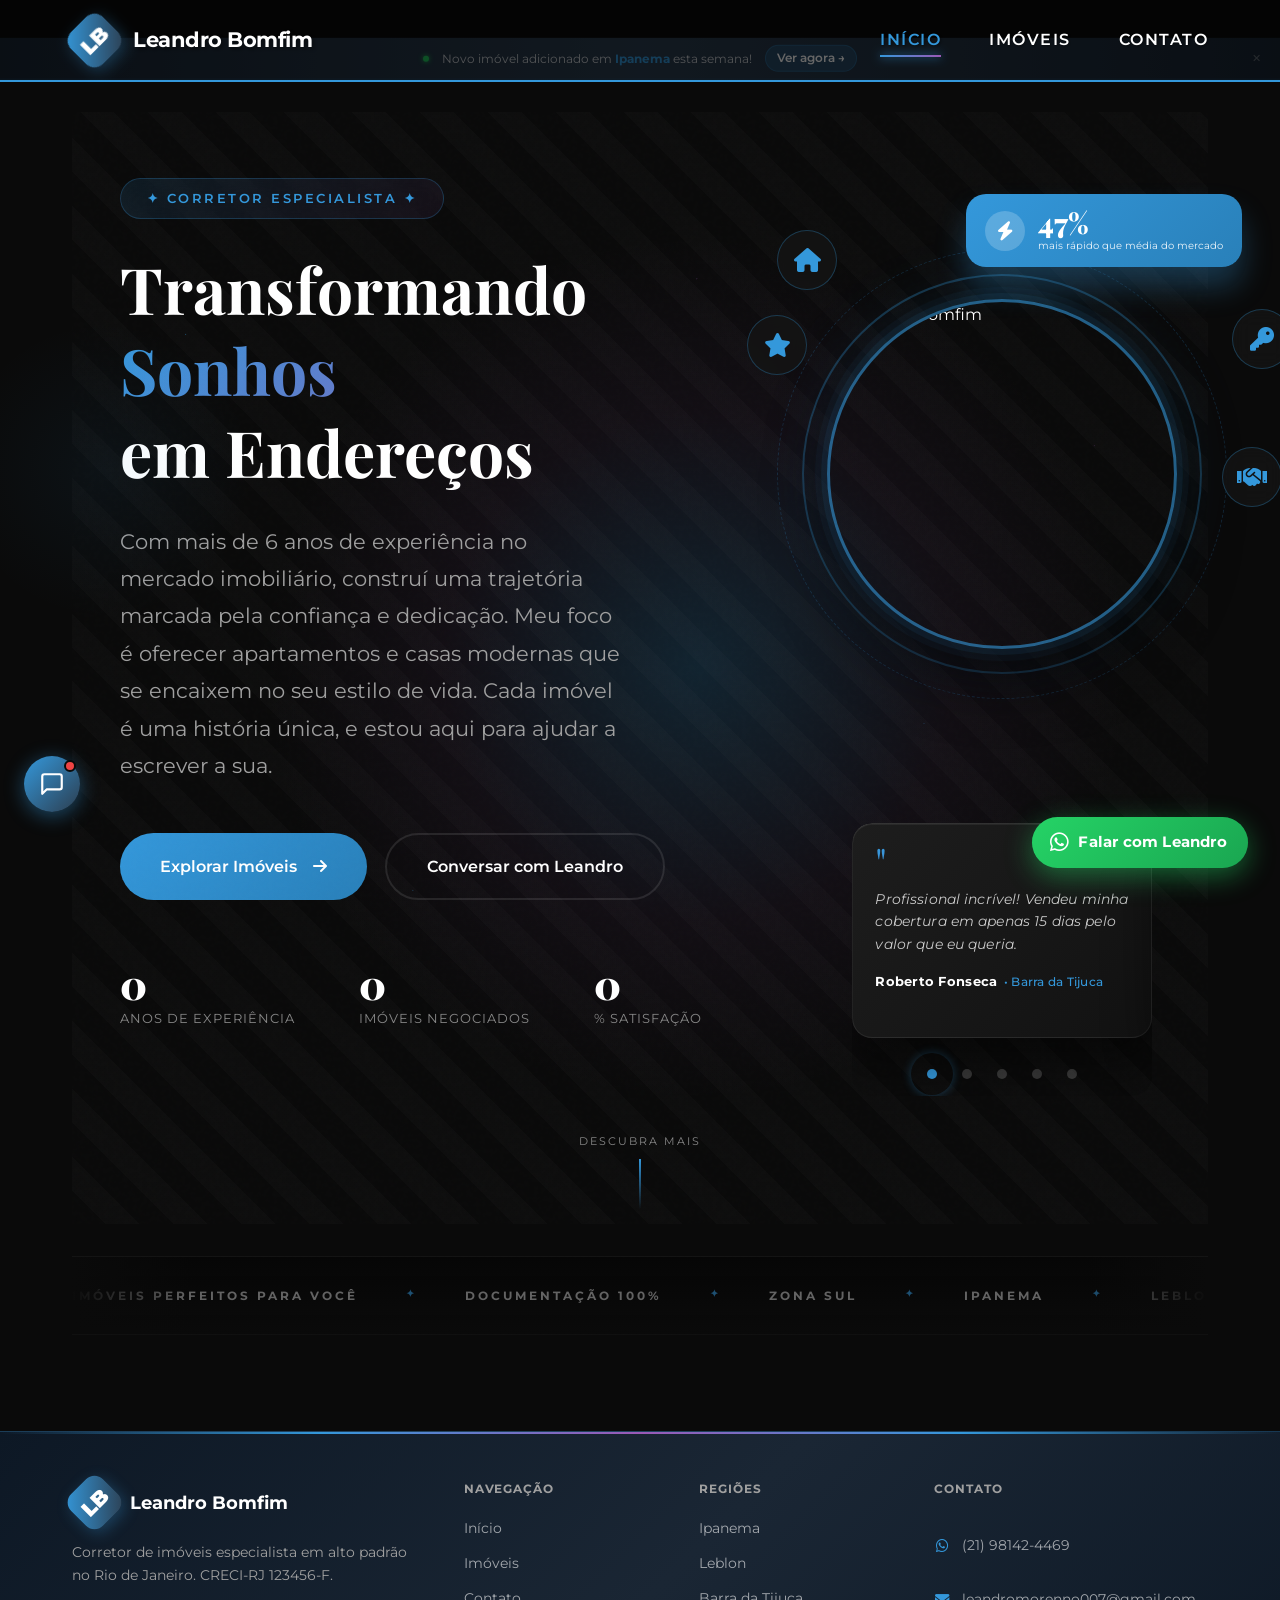
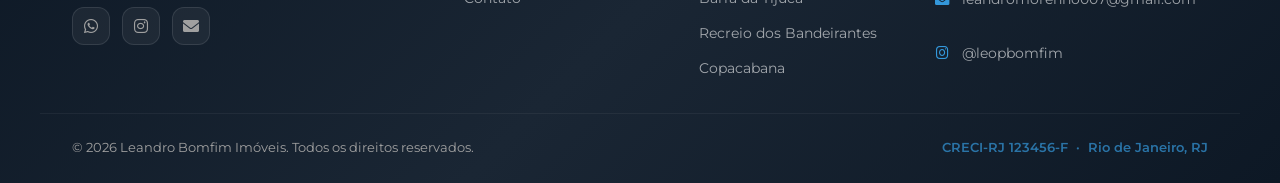
==== commit 96049a9f: "Update index.html" ====
--- a/index.html
+++ b/index.html
@@ -3,7 +3,7 @@
 <head>
     <meta charset="UTF-8">
     <meta name="viewport" content="width=device-width, initial-scale=1.0">
-    <title>Leandro Bomfim | Corretor</title>
+    <title>Leandro Bomfim | Corretor </title>
     <meta name="description" content="Corretor especialista em imóveis de alto padrão na Zona Sul e Barra da Tijuca. Ipanema, Leblon, Barra, Recreio. Atendimento personalizado e 100% de satisfação.">
     <meta name="keywords" content="imóveis Rio de Janeiro, apartamento Ipanema, apartamento Leblon, Barra da Tijuca, corretor de imóveis RJ, Leandro Bomfim">
     <meta name="author" content="Leandro Bomfim">
@@ -383,5 +383,6 @@
 
     <script src="script.js"></script>
     <script src="chat-widget.js"></script>
+    <script src="index-enhancements.js"></script>
 </body>
 </html>
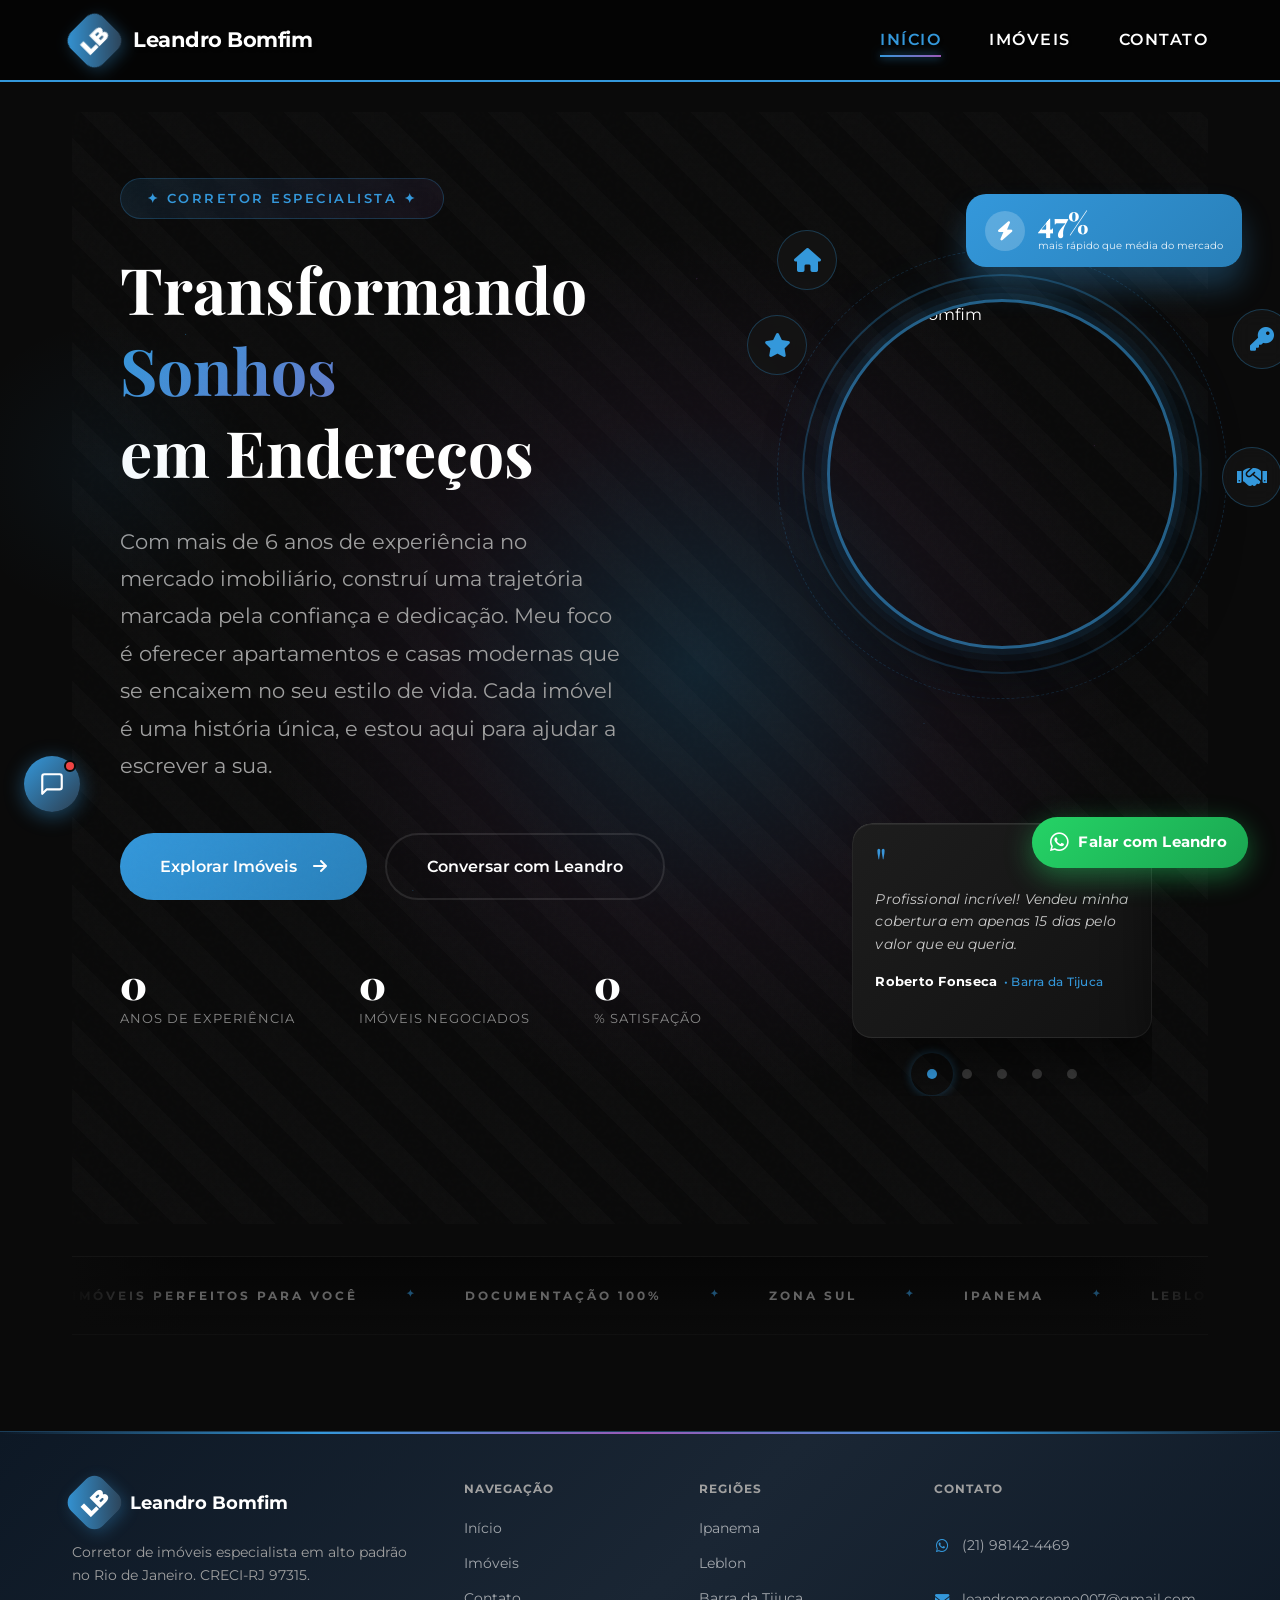
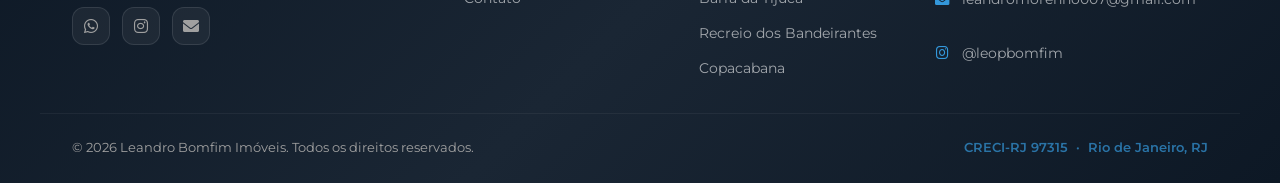
==== commit 7229960f: "Update index.html" ====
--- a/index.html
+++ b/index.html
@@ -264,10 +264,6 @@
                 </div><!-- /.hero-visual -->
             </div><!-- /.hero-grid -->
             
-            <div class="scroll-indicator">
-                <span class="scroll-text">Descubra mais</span>
-                <div class="scroll-line"></div>
-            </div>
         </section>
         
         <section class="featured-logos">
@@ -318,7 +314,7 @@
                     <span class="logo-text">LB</span>
                     <span class="footer-logo-name">Leandro Bomfim</span>
                 </div>
-                <p class="footer-tagline">Corretor de imóveis especialista em alto padrão no Rio de Janeiro. CRECI-RJ 123456-F.</p>
+                <p class="footer-tagline">Corretor de imóveis especialista em alto padrão no Rio de Janeiro. CRECI-RJ 97315.</p>
                 <div class="footer-socials">
                     <a href="https://wa.me/5521981424469" target="_blank" rel="noopener" aria-label="WhatsApp" class="footer-social-link">
                         <i class="fab fa-whatsapp"></i>
@@ -367,7 +363,7 @@
         </div>
         <div class="footer-bottom">
             <p>&copy; 2026 Leandro Bomfim Imóveis. Todos os direitos reservados.</p>
-            <p class="footer-creci">CRECI-RJ 123456-F &nbsp;·&nbsp; Rio de Janeiro, RJ</p>
+            <p class="footer-creci">CRECI-RJ 97315 &nbsp;·&nbsp; Rio de Janeiro, RJ</p>
         </div>
     </footer>
 
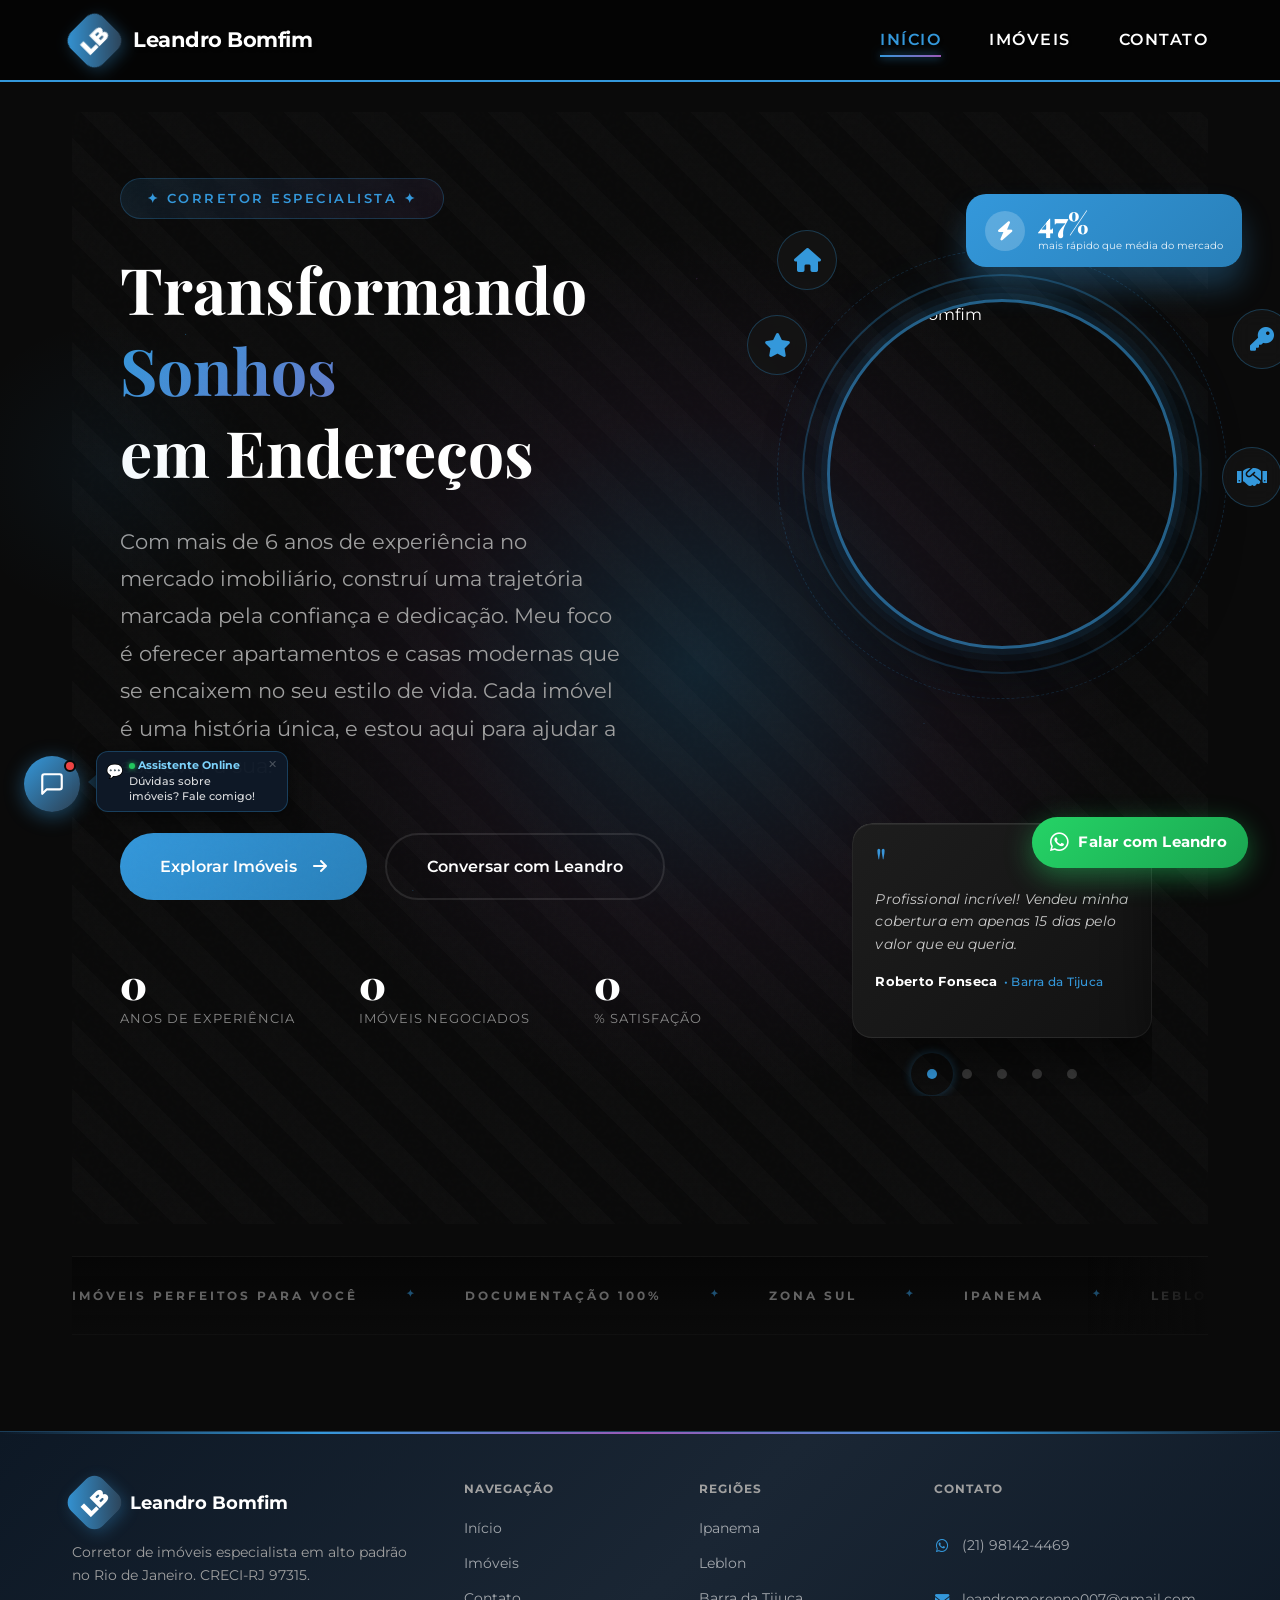
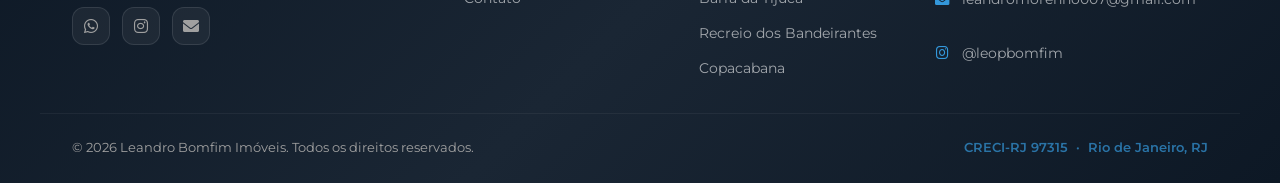
==== commit c8770be4: "Update index.html" ====
--- a/index.html
+++ b/index.html
@@ -87,6 +87,9 @@
     </header>
 
     <main>
+        <!-- Banner Promocional Dinâmico -->
+        <div id="promo-banner-container"></div>
+        
         <section class="hero-cinematic">
             <div class="hero-backdrop">
                 <div class="gradient-sphere"></div>
--- a/style.css
+++ b/style.css
@@ -943,6 +943,8 @@
     text-transform: uppercase;
     letter-spacing: 2px;
     color: var(--text-dark);
+    white-space: nowrap;
+    user-select: none;
 }
 
 .scroll-line {
@@ -950,11 +952,12 @@
     height: 50px;
     background: linear-gradient(180deg, var(--primary), transparent);
     animation: scrollPulse 2s ease-in-out infinite;
+    transform-origin: top;
 }
 
 @keyframes scrollPulse {
-    0%, 100% { opacity: 0.3; height: 50px; }
-    50% { opacity: 1; height: 70px; }
+    0%, 100% { opacity: 0.35; transform: scaleY(1); }
+    50% { opacity: 1; transform: scaleY(1.35); }
 }
 
 /* ========== FEATURED LOGOS ========== */
@@ -966,8 +969,10 @@
     overflow: hidden;
     margin-top: 2rem;
     position: relative;
-}
-
+    z-index: 1;
+    isolation: isolate;
+}
+Y
 /* Fade edges so text fades out gracefully */
 .featured-logos::before,
 .featured-logos::after {
@@ -995,8 +1000,12 @@
 .logo-track {
     display: flex;
     gap: 3rem;
-    animation: scroll 35s linear infinite;
+    animation: lbMarqueeX 35s linear infinite;
     white-space: nowrap;
+    width: max-content;
+    will-change: transform;
+    transform: translate3d(0,0,0);
+    backface-visibility: hidden;
 }
 
 .logo-track span {
@@ -1006,6 +1015,7 @@
     letter-spacing: 3px;
     text-transform: uppercase;
     transition: color 0.3s ease;
+    display: inline-block;
 }
 
 .logo-track span:hover {
@@ -1017,10 +1027,36 @@
     font-size: 0.6rem;
 }
 
-@keyframes scroll {
-    from { transform: translateX(0); }
-    to { transform: translateX(-50%); }
-}
+@keyframes lbMarqueeX {
+    from { transform: translate3d(0,0,0); }
+    to { transform: translate3d(-50%,0,0); }
+}
+
+/* Mobile: evita "pulo" visual e excesso de máscara */
+@media (max-width: 600px) {
+    .featured-logos::before,
+    .featured-logos::after { width: 56px; }
+    .logo-track { gap: 2rem; animation-duration: 28s; }
+    .logo-track span { letter-spacing: 2px; }
+}
+
+/* Selo de Lançamento no lugar do preço */
+.lb-launch-pill {
+    display: inline-flex;
+    align-items: center;
+    gap: .45rem;
+    padding: .38rem .8rem;
+    border-radius: 999px;
+    background: linear-gradient(135deg, rgba(168,85,247,.22), rgba(52,152,219,.14));
+    border: 1px solid rgba(168,85,247,.38);
+    color: #e9d5ff;
+    font-weight: 800;
+    letter-spacing: .02em;
+    text-transform: uppercase;
+    font-size: .82rem;
+    box-shadow: 0 10px 30px rgba(0,0,0,.35);
+}
+.lb-launch-pill { line-height: 1; }
 
 /* ========== PÁGINA DE IMÓVEIS ========== */
 .filters {
@@ -1749,6 +1785,14 @@
     overflow-x: auto;
     scrollbar-width: thin;
     scrollbar-color: var(--primary) #111;
+    contain: layout style;
+}
+
+/* Enquanto miniaturas são montadas fora do clique (openModal) */
+.modal-thumbs.modal-thumbs-loading {
+    min-height: 70px;
+    pointer-events: none;
+    opacity: 0.55;
 }
 
 .modal-thumbs::-webkit-scrollbar {
@@ -2363,12 +2407,29 @@
         bottom: auto;
         left: auto;
         transform: none;
-        margin: 0.5rem auto 0;
-        display: flex;
+        margin: 0.35rem auto 0;
+        display: inline-flex;
+        align-items: center;
+        justify-content: center;
+        padding: 0.55rem 0.95rem;
+        border-radius: 999px;
+        background: rgba(15, 25, 35, 0.55);
+        border: 1px solid rgba(255,255,255,0.08);
+        backdrop-filter: blur(10px);
+        -webkit-backdrop-filter: blur(10px);
+        box-shadow: 0 14px 30px rgba(0,0,0,0.35);
+    }
+
+    .scroll-text {
+        color: rgba(255,255,255,0.65);
+        font-size: 0.62rem;
+        letter-spacing: 2.2px;
     }
     
     .scroll-line {
-        height: 35px;
+        height: 22px;
+        margin-left: 0.65rem;
+        border-radius: 99px;
     }
     
     /* Featured Logos */
@@ -3584,8 +3645,12 @@
     .gradient-sphere,
     .profile-ring,
     .profile-ring-outer { display: none !important; }
-    .logo-track { animation: none !important; }
-    .testimonial-track { animation: none !important; }
+    /* Faixa de bairros: mantém movimento lento (antes ficava parada por animation:none) */
+    .logo-track {
+        animation: lbMarqueeX 90s linear infinite !important;
+        animation-iteration-count: infinite !important;
+        animation-duration: 90s !important;
+    }
 }
 
 /* ── LAZY LOADING PLACEHOLDER ── */
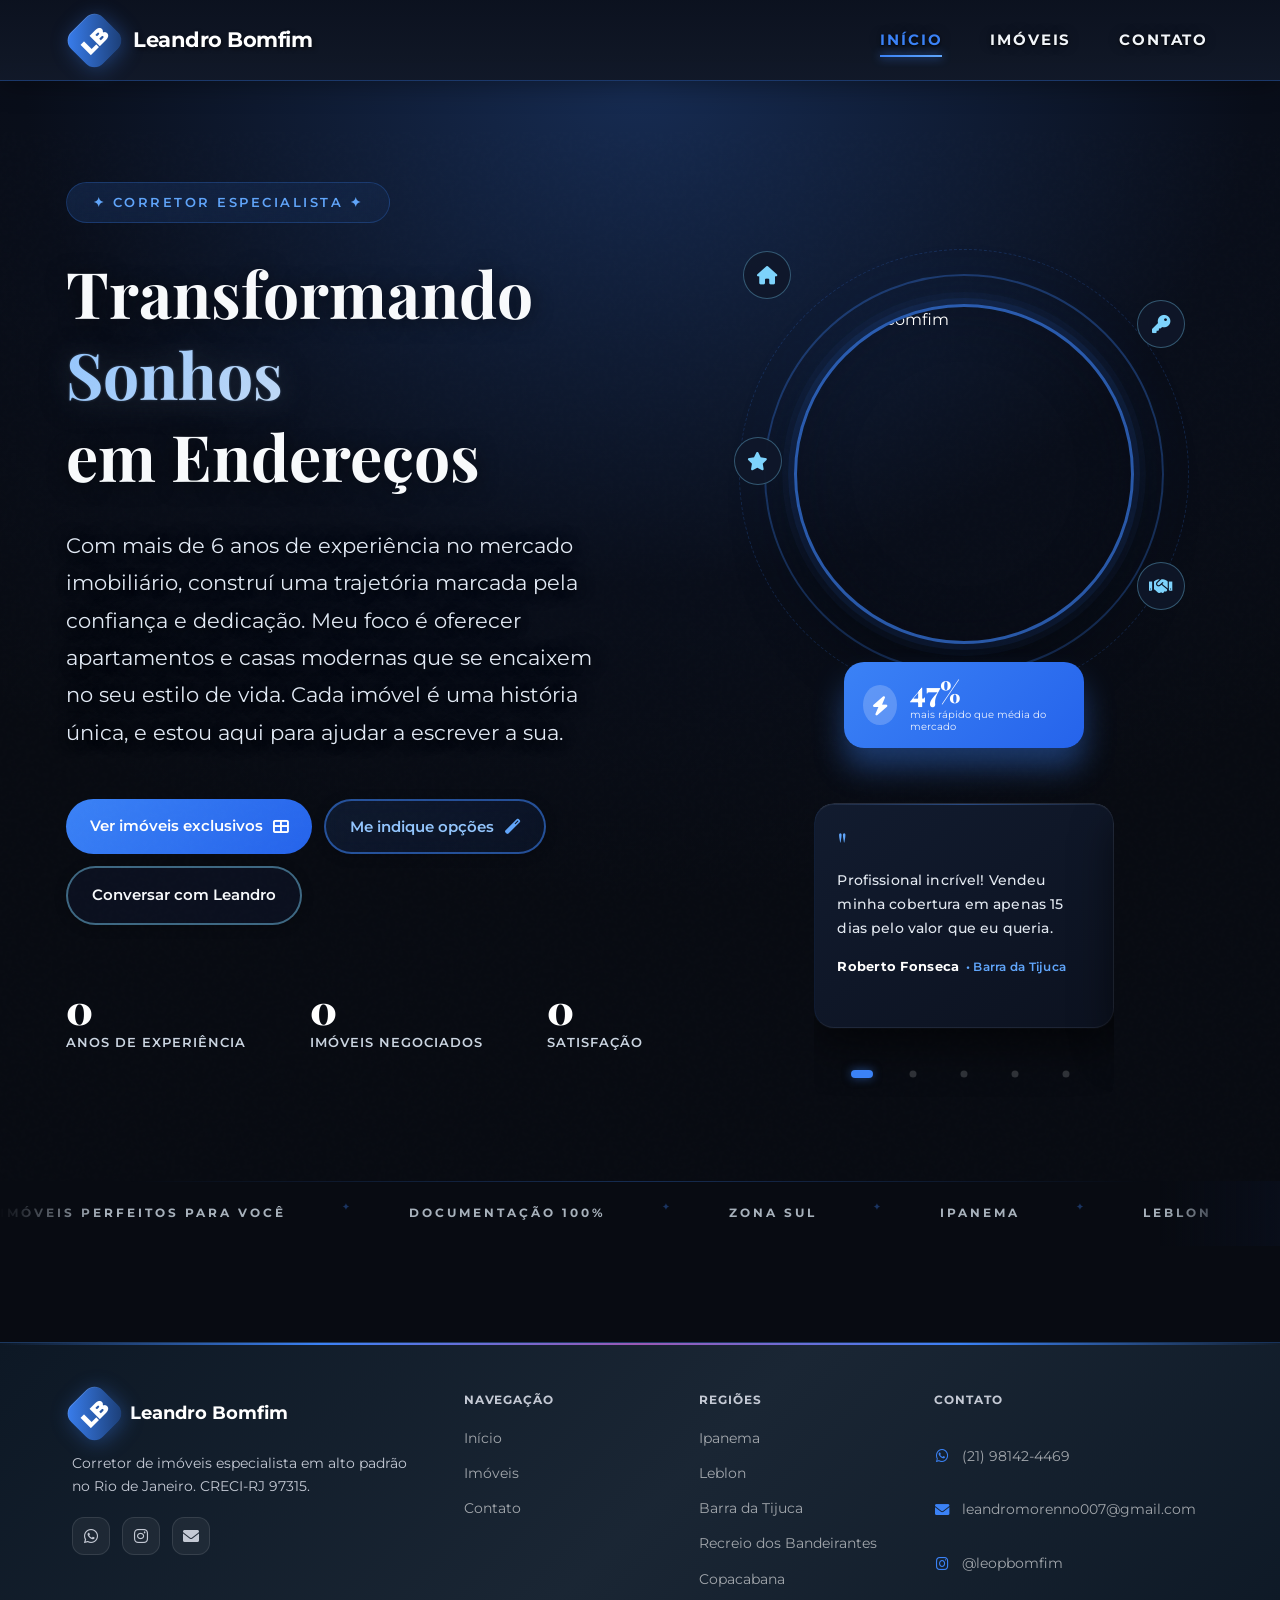
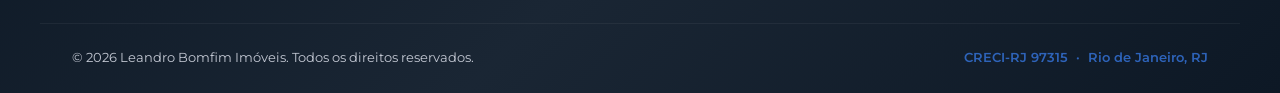
==== commit 748045ce: "Update index.html" ====
--- a/index.html
+++ b/index.html
@@ -1,15 +1,20 @@
 <!DOCTYPE html>
 <html lang="pt-BR">
+
 <head>
     <meta charset="UTF-8">
     <meta name="viewport" content="width=device-width, initial-scale=1.0">
     <title>Leandro Bomfim | Corretor </title>
-    <meta name="description" content="Corretor especialista em imóveis de alto padrão na Zona Sul e Barra da Tijuca. Ipanema, Leblon, Barra, Recreio. Atendimento personalizado e 100% de satisfação.">
-    <meta name="keywords" content="imóveis Rio de Janeiro, apartamento Ipanema, apartamento Leblon, Barra da Tijuca, corretor de imóveis RJ, Leandro Bomfim">
+    <link rel="canonical" href="https://leandrobomfim.com.br/">
+    <meta name="description"
+        content="Corretor especialista em imóveis de alto padrão na Zona Sul e Barra da Tijuca. Ipanema, Leblon, Barra, Recreio. Atendimento personalizado e 100% de satisfação.">
+    <meta name="keywords"
+        content="imóveis Rio de Janeiro, apartamento Ipanema, apartamento Leblon, Barra da Tijuca, corretor de imóveis RJ, Leandro Bomfim">
     <meta name="author" content="Leandro Bomfim">
     <meta property="og:type" content="website">
     <meta property="og:title" content="Leandro Bomfim | Imóveis Premium no Rio de Janeiro">
-    <meta property="og:description" content="Corretor especialista em imóveis de alto padrão na Zona Sul e Barra da Tijuca. Ipanema, Leblon, Barra, Recreio.">
+    <meta property="og:description"
+        content="Corretor especialista em imóveis de alto padrão na Zona Sul e Barra da Tijuca. Ipanema, Leblon, Barra, Recreio.">
     <meta property="og:image" content="https://files.catbox.moe/nqdyup.png">
     <meta property="og:url" content="https://leandrobomfim.com.br/">
     <meta property="og:locale" content="pt_BR">
@@ -17,10 +22,12 @@
     <meta name="twitter:title" content="Leandro Bomfim | Imóveis Premium">
     <meta name="twitter:description" content="Corretor especialista em imóveis de alto padrão no Rio de Janeiro.">
     <meta name="twitter:image" content="https://files.catbox.moe/nqdyup.png">
-    <link rel="icon" type="image/svg+xml" href="data:image/svg+xml,<svg xmlns='http://www.w3.org/2000/svg' viewBox='0 0 100 100'><rect width='100' height='100' rx='20' fill='%233498db'/><text y='.9em' font-size='60' font-weight='900' font-family='Arial' fill='white' x='50%' text-anchor='middle' dominant-baseline='auto' dy='0.1em'>LB</text></svg>">
-    <link rel="apple-touch-icon" href="data:image/svg+xml,<svg xmlns='http://www.w3.org/2000/svg' viewBox='0 0 100 100'><rect width='100' height='100' rx='20' fill='%233498db'/><text y='.9em' font-size='60' font-weight='900' font-family='Arial' fill='white' x='50%' text-anchor='middle' dominant-baseline='auto' dy='0.1em'>LB</text></svg>">
+    <link rel="icon" type="image/svg+xml"
+        href="data:image/svg+xml,<svg xmlns='http://www.w3.org/2000/svg' viewBox='0 0 100 100'><rect width='100' height='100' rx='20' fill='%233b82f6'/><text y='.9em' font-size='60' font-weight='900' font-family='Arial' fill='white' x='50%' text-anchor='middle' dominant-baseline='auto' dy='0.1em'>LB</text></svg>">
+    <link rel="apple-touch-icon"
+        href="data:image/svg+xml,<svg xmlns='http://www.w3.org/2000/svg' viewBox='0 0 100 100'><rect width='100' height='100' rx='20' fill='%233b82f6'/><text y='.9em' font-size='60' font-weight='900' font-family='Arial' fill='white' x='50%' text-anchor='middle' dominant-baseline='auto' dy='0.1em'>LB</text></svg>">
     <link rel="manifest" href="manifest.json">
-    <meta name="theme-color" content="#3498db">
+    <meta name="theme-color" content="#3b82f6">
     <meta name="mobile-web-app-capable" content="yes">
     <meta name="apple-mobile-web-app-capable" content="yes">
     <meta name="apple-mobile-web-app-status-bar-style" content="black-translucent">
@@ -55,18 +62,15 @@
       "sameAs": ["https://instagram.com/leopbomfim"]
     }
     </script>
-    <link rel="stylesheet" href="style.css">
-    <link href="https://fonts.googleapis.com/css2?family=Playfair+Display:wght@400;700;900&family=Montserrat:wght@300;400;600;700&display=swap" rel="stylesheet">
+    <link rel="stylesheet" href="style.css?v=6">
+    <link
+        href="https://fonts.googleapis.com/css2?family=Playfair+Display:wght@400;700;900&family=Montserrat:wght@300;400;600;700&display=swap"
+        rel="stylesheet">
     <link rel="stylesheet" href="https://cdnjs.cloudflare.com/ajax/libs/font-awesome/6.0.0-beta3/css/all.min.css">
-    <!-- Firebase rastreador de visitas -->
-    <script src="https://www.gstatic.com/firebasejs/9.22.0/firebase-app-compat.js"></script>
-    <script src="https://www.gstatic.com/firebasejs/9.22.0/firebase-auth-compat.js"></script>
-    <script src="https://www.gstatic.com/firebasejs/9.22.0/firebase-firestore-compat.js"></script>
-    <script src="firebase-config.js"></script>
-    <script src="tracker.js"></script>
-    <script src="chat-widget.js"></script>
 </head>
+
 <body class="index-page">
+    <a href="#conteudo-principal" class="skip-link">Ir para o conteúdo</a>
     <header>
         <nav>
             <div class="logo">
@@ -78,7 +82,7 @@
                 <li><a href="imoveis.html">Imóveis</a></li>
                 <li><a href="contato.html">Contato</a></li>
             </ul>
-            <div class="menu-toggle">
+            <div class="menu-toggle" aria-label="Abrir menu" role="button" tabindex="0">
                 <span></span>
                 <span></span>
                 <span></span>
@@ -86,42 +90,48 @@
         </nav>
     </header>
 
-    <main>
+    <main id="conteudo-principal" tabindex="-1">
         <!-- Banner Promocional Dinâmico -->
         <div id="promo-banner-container"></div>
-        
+
         <section class="hero-cinematic">
-            <div class="hero-backdrop">
-                <div class="gradient-sphere"></div>
-                <div class="particles"></div>
-            </div>
-            
+            <div class="hero-backdrop" aria-hidden="true">
+                <div class="hero-backdrop-mesh"></div>
+                <div class="hero-backdrop-vignette"></div>
+            </div>
+
             <div class="hero-grid">
                 <div class="hero-content">
                     <div class="badge-wrapper">
                         <span class="badge">✦ Corretor Especialista ✦</span>
                     </div>
-                    
+
                     <h1 class="hero-title" id="cfg-hero-title">
                         <span class="title-line">Transformando</span>
                         <span class="title-line gradient-text">Sonhos</span>
                         <span class="title-line">em Endereços</span>
                     </h1>
-                    
+
                     <p class="hero-description" id="cfg-hero-desc">
-                        Com mais de 6 anos de experiência no mercado imobiliário, construí uma trajetória marcada pela confiança e dedicação. Meu foco é oferecer apartamentos e casas modernas que se encaixem no seu estilo de vida. Cada imóvel é uma história única, e estou aqui para ajudar a escrever a sua.
+                        Com mais de 6 anos de experiência no mercado imobiliário, construí uma trajetória marcada pela
+                        confiança e dedicação. Meu foco é oferecer apartamentos e casas modernas que se encaixem no seu
+                        estilo de vida. Cada imóvel é uma história única, e estou aqui para ajudar a escrever a sua.
                     </p>
-                    
-                    <div class="hero-cta-group">
+
+                    <div class="hero-cta-group hero-cta-group--triple">
                         <a href="imoveis.html" class="cta-primary">
-                            <span>Explorar Imóveis</span>
-                            <i class="fas fa-arrow-right"></i>
+                            <span>Ver imóveis exclusivos</span>
+                            <i class="fas fa-th-large"></i>
                         </a>
-                        <a href="contato.html" class="cta-secondary">
+                        <button type="button" onclick="openQuizModal()" class="cta-secondary">
+                            <span>Me indique opções</span>
+                            <i class="fas fa-magic"></i>
+                        </button>
+                        <a href="contato.html" class="cta-secondary cta-ghost">
                             <span>Conversar com Leandro</span>
                         </a>
                     </div>
-                    
+
                     <div class="trust-indicators">
                         <div class="trust-item">
                             <div class="trust-number" id="cfg-anos" data-target="6">0</div>
@@ -133,142 +143,142 @@
                         </div>
                         <div class="trust-item">
                             <div class="trust-number" id="cfg-satisfacao" data-target="100">0</div>
-                            <div class="trust-label">% Satisfação</div>
+                            <div class="trust-label">Satisfação</div>
                         </div>
                     </div>
                 </div>
-                
+
                 <div class="hero-visual">
-                  <div class="hero-visual-inner">
-                    <div class="profile-container">
-                        <div class="profile-ring"></div>
-                        <div class="profile-ring-outer"></div>
-                        
-                        <img src="https://files.catbox.moe/nqdyup.png" 
-                             alt="Leandro Bomfim" 
-                             id="cfg-foto" class="profile-image"
-                             loading="eager" decoding="async">
-                        
-                        <div class="floating-elements">
-                            <div class="floating-element element-1">
-                                <i class="fas fa-home"></i>
-                                <div class="element-tooltip">Casas e Apartamentos</div>
+                    <div class="hero-visual-inner">
+                        <div class="profile-container">
+                            <div class="profile-ring"></div>
+                            <div class="profile-ring-outer"></div>
+
+                            <img src="https://files.catbox.moe/nqdyup.png" alt="Leandro Bomfim" id="cfg-foto"
+                                class="profile-image" width="320" height="320" loading="eager" decoding="async">
+
+                            <div class="floating-elements">
+                                <div class="floating-element element-1">
+                                    <i class="fas fa-home"></i>
+                                    <div class="element-tooltip">Casas e Apartamentos</div>
+                                </div>
+                                <div class="floating-element element-2">
+                                    <i class="fas fa-key"></i>
+                                    <div class="element-tooltip">Chaves na mão</div>
+                                </div>
+                                <div class="floating-element element-3">
+                                    <i class="fas fa-star"></i>
+                                    <div class="element-tooltip">Top 1% CRECI</div>
+                                </div>
+                                <div class="floating-element element-4">
+                                    <i class="fas fa-handshake"></i>
+                                    <div class="element-tooltip">Confiança</div>
+                                </div>
                             </div>
-                            <div class="floating-element element-2">
-                                <i class="fas fa-key"></i>
-                                <div class="element-tooltip">Chaves na mão</div>
-                            </div>
-                            <div class="floating-element element-3">
-                                <i class="fas fa-star"></i>
-                                <div class="element-tooltip">Top 1% CRECI</div>
-                            </div>
-                            <div class="floating-element element-4">
-                                <i class="fas fa-handshake"></i>
-                                <div class="element-tooltip">Confiança</div>
+
+                            <!-- Stats card: desktop fica aqui via position:absolute, mobile vira estático fora -->
+                            <div class="stats-card stats-card-desktop">
+                                <div class="stats-icon">
+                                    <i class="fas fa-bolt"></i>
+                                </div>
+                                <div class="stats-content">
+                                    <div class="stats-value" id="cfg-velocidade-d">47%</div>
+                                    <div class="stats-label">mais rápido que média do mercado</div>
+                                </div>
                             </div>
                         </div>
 
-                        <!-- Stats card: desktop fica aqui via position:absolute, mobile vira estático fora -->
-                        <div class="stats-card stats-card-desktop">
+                        <!-- Stats card mobile (visível só no mobile) -->
+                        <div class="stats-card stats-card-mobile">
                             <div class="stats-icon">
                                 <i class="fas fa-bolt"></i>
                             </div>
                             <div class="stats-content">
-                                <div class="stats-value" id="cfg-velocidade-d">47%</div>
+                                <div class="stats-value" id="cfg-velocidade-m">47%</div>
                                 <div class="stats-label">mais rápido que média do mercado</div>
                             </div>
                         </div>
-                    </div>
-
-                    <!-- Stats card mobile (visível só no mobile) -->
-                    <div class="stats-card stats-card-mobile">
-                        <div class="stats-icon">
-                            <i class="fas fa-bolt"></i>
-                        </div>
-                        <div class="stats-content">
-                            <div class="stats-value" id="cfg-velocidade-m">47%</div>
-                            <div class="stats-label">mais rápido que média do mercado</div>
-                        </div>
-                    </div>
-                        
-                    <!-- CARROSSEL DE DEPOIMENTOS -->
-                    <div class="testimonials-carousel">
-                        <div class="testimonial-track" id="cfg-depoimentos">
-                            <div class="testimonial-card">
-                                <div class="testimonial-quote">"</div>
-                                <p class="testimonial-text">
-                                    Profissional incrível! Vendeu minha cobertura 
-                                    em apenas 15 dias pelo valor que eu queria.
-                                </p>
-                                <div class="testimonial-author">
-                                    <span>Roberto Fonseca</span>
-                                    <span class="author-location">• Barra da Tijuca</span>
+
+                        <!-- CARROSSEL DE DEPOIMENTOS -->
+                        <div class="testimonials-carousel" id="carousel-depoimentos" role="region"
+                            aria-roledescription="carousel" aria-label="Depoimentos de clientes">
+                            <p id="testimonial-live" class="sr-only" aria-live="polite" aria-atomic="true"></p>
+                            <div class="testimonial-track" id="cfg-depoimentos">
+                                <div class="testimonial-card">
+                                    <div class="testimonial-quote">"</div>
+                                    <p class="testimonial-text">
+                                        Profissional incrível! Vendeu minha cobertura
+                                        em apenas 15 dias pelo valor que eu queria.
+                                    </p>
+                                    <div class="testimonial-author">
+                                        <span>Roberto Fonseca</span>
+                                        <span class="author-location">• Barra da Tijuca</span>
+                                    </div>
+                                </div>
+
+                                <div class="testimonial-card">
+                                    <div class="testimonial-quote">"</div>
+                                    <p class="testimonial-text">
+                                        Atendimento personalizado e muita transparência.
+                                        Recomendo a todos que buscam um imóvel com segurança.
+                                    </p>
+                                    <div class="testimonial-author">
+                                        <span>Juliana Martins</span>
+                                        <span class="author-location">• Recreio</span>
+                                    </div>
+                                </div>
+
+                                <div class="testimonial-card">
+                                    <div class="testimonial-quote">"</div>
+                                    <p class="testimonial-text">
+                                        O Leandro encontrou exatamente o que eu precisava.
+                                        Todo o processo foi rápido e sem dor de cabeça.
+                                    </p>
+                                    <div class="testimonial-author">
+                                        <span>Thiago Azevedo</span>
+                                        <span class="author-location">• Leblon</span>
+                                    </div>
+                                </div>
+
+                                <div class="testimonial-card">
+                                    <div class="testimonial-quote">"</div>
+                                    <p class="testimonial-text">
+                                        Indicação certeira! Resolveu toda a burocracia
+                                        e me deixou tranquila do começo ao fim.
+                                    </p>
+                                    <div class="testimonial-author">
+                                        <span>Patrícia Souza</span>
+                                        <span class="author-location">• Barra Olímpica</span>
+                                    </div>
+                                </div>
+
+                                <div class="testimonial-card">
+                                    <div class="testimonial-quote">"</div>
+                                    <p class="testimonial-text">
+                                        Comprei meu primeiro apê com o Leandro e foi
+                                        uma experiência incrível do início ao fim.
+                                    </p>
+                                    <div class="testimonial-author">
+                                        <span>Lucas Drummond</span>
+                                        <span class="author-location">• Ipanema</span>
+                                    </div>
                                 </div>
                             </div>
 
-                            <div class="testimonial-card">
-                                <div class="testimonial-quote">"</div>
-                                <p class="testimonial-text">
-                                    Atendimento personalizado e muita transparência. 
-                                    Recomendo a todos que buscam um imóvel com segurança.
-                                </p>
-                                <div class="testimonial-author">
-                                    <span>Juliana Martins</span>
-                                    <span class="author-location">• Recreio</span>
-                                </div>
-                            </div>
-
-                            <div class="testimonial-card">
-                                <div class="testimonial-quote">"</div>
-                                <p class="testimonial-text">
-                                    O Leandro encontrou exatamente o que eu precisava. 
-                                    Todo o processo foi rápido e sem dor de cabeça.
-                                </p>
-                                <div class="testimonial-author">
-                                    <span>Thiago Azevedo</span>
-                                    <span class="author-location">• Leblon</span>
-                                </div>
-                            </div>
-
-                            <div class="testimonial-card">
-                                <div class="testimonial-quote">"</div>
-                                <p class="testimonial-text">
-                                    Indicação certeira! Resolveu toda a burocracia 
-                                    e me deixou tranquila do começo ao fim.
-                                </p>
-                                <div class="testimonial-author">
-                                    <span>Patrícia Souza</span>
-                                    <span class="author-location">• Barra Olímpica</span>
-                                </div>
-                            </div>
-
-                            <div class="testimonial-card">
-                                <div class="testimonial-quote">"</div>
-                                <p class="testimonial-text">
-                                    Comprei meu primeiro apê com o Leandro e foi 
-                                    uma experiência incrível do início ao fim.
-                                </p>
-                                <div class="testimonial-author">
-                                    <span>Lucas Drummond</span>
-                                    <span class="author-location">• Ipanema</span>
-                                </div>
+                            <div class="carousel-dots" role="tablist" aria-label="Navegação dos depoimentos">
+                                <button type="button" class="dot active" role="tab" aria-selected="true" aria-label="Depoimento 1"></button>
+                                <button type="button" class="dot" role="tab" aria-selected="false" aria-label="Depoimento 2"></button>
+                                <button type="button" class="dot" role="tab" aria-selected="false" aria-label="Depoimento 3"></button>
+                                <button type="button" class="dot" role="tab" aria-selected="false" aria-label="Depoimento 4"></button>
+                                <button type="button" class="dot" role="tab" aria-selected="false" aria-label="Depoimento 5"></button>
                             </div>
                         </div>
-
-                        <div class="carousel-dots">
-                            <span class="dot active"></span>
-                            <span class="dot"></span>
-                            <span class="dot"></span>
-                            <span class="dot"></span>
-                            <span class="dot"></span>
-                        </div>
-                    </div>
-                  </div><!-- /.hero-visual-inner -->
+                    </div><!-- /.hero-visual-inner -->
                 </div><!-- /.hero-visual -->
             </div><!-- /.hero-grid -->
-            
+
         </section>
-        
+
         <section class="featured-logos">
             <div class="logos-container">
                 <div class="logo-track" id="cfg-bairros-track">
@@ -317,12 +327,15 @@
                     <span class="logo-text">LB</span>
                     <span class="footer-logo-name">Leandro Bomfim</span>
                 </div>
-                <p class="footer-tagline">Corretor de imóveis especialista em alto padrão no Rio de Janeiro. CRECI-RJ 97315.</p>
+                <p class="footer-tagline">Corretor de imóveis especialista em alto padrão no Rio de Janeiro. CRECI-RJ
+                    97315.</p>
                 <div class="footer-socials">
-                    <a href="https://wa.me/5521981424469" target="_blank" rel="noopener" aria-label="WhatsApp" class="footer-social-link">
+                    <a href="https://wa.me/5521981424469" target="_blank" rel="noopener" aria-label="WhatsApp"
+                        class="footer-social-link">
                         <i class="fab fa-whatsapp"></i>
                     </a>
-                    <a href="https://instagram.com/leopbomfim" target="_blank" rel="noopener" aria-label="Instagram" class="footer-social-link">
+                    <a href="https://instagram.com/leopbomfim" target="_blank" rel="noopener" aria-label="Instagram"
+                        class="footer-social-link">
                         <i class="fab fa-instagram"></i>
                     </a>
                     <a href="mailto:leandromorenno007@gmail.com" aria-label="E-mail" class="footer-social-link">
@@ -370,18 +383,119 @@
         </div>
     </footer>
 
-    <!-- Botão Flutuante WhatsApp -->
-    <a href="https://wa.me/5521981424469?text=Olá%20Leandro!%20Tenho%20interesse%20em%20imóveis.%20Pode%20me%20ajudar%3F"
-       class="whatsapp-float" target="_blank" rel="noopener" aria-label="Falar no WhatsApp">
-        <div class="whatsapp-float-inner">
-            <i class="fab fa-whatsapp"></i>
-            <span class="whatsapp-float-label">Falar com Leandro</span>
+    <!-- WhatsApp + assistente: barra flutuante unificada em chat-widget.js -->
+
+    <!-- QUIZ MODAL -->
+    <div id="quiz-modal" class="quiz-modal" role="dialog" aria-modal="true" aria-labelledby="quiz-dialog-title">
+        <div class="quiz-overlay" onclick="closeQuizModal()" role="presentation"></div>
+        <div class="quiz-content">
+            <button type="button" class="quiz-close" onclick="closeQuizModal()" aria-label="Fechar questionário"><i
+                    class="fas fa-times"></i></button>
+            <div class="quiz-header">
+                <h3 id="quiz-dialog-title">Encontre seu imóvel ideal</h3>
+                <div class="quiz-progress">
+                    <div class="quiz-progress-bar" id="quiz-progress-bar"></div>
+                </div>
+            </div>
+            <div class="quiz-body">
+                <div class="quiz-step active" id="quiz-step-1">
+                    <h4>O que você busca?</h4>
+                    <p class="quiz-hint">Combine filtros rápidos com uma descrição livre — vista, reforma, permuta,
+                        prazo etc.</p>
+                    <div class="quiz-field-label">Região</div>
+                    <div class="quiz-chip-row" id="quiz-region-chips">
+                        <button type="button" class="quiz-chip" data-quiz-field="region" data-value="zona-sul">Zona
+                            Sul</button>
+                        <button type="button" class="quiz-chip" data-quiz-field="region"
+                            data-value="barra-recreio">Barra &amp; Oeste</button>
+                        <button type="button" class="quiz-chip" data-quiz-field="region"
+                            data-value="ambas">Ambas</button>
+                        <button type="button" class="quiz-chip quiz-chip-active" data-quiz-field="region"
+                            data-value="">Indiferente</button>
+                    </div>
+                    <div class="quiz-field-label">Tipo</div>
+                    <div class="quiz-chip-row" id="quiz-tipo-chips">
+                        <button type="button" class="quiz-chip quiz-chip-active" data-quiz-field="tipo"
+                            data-value="">Qualquer</button>
+                        <button type="button" class="quiz-chip" data-quiz-field="tipo"
+                            data-value="Apartamento">Apto</button>
+                        <button type="button" class="quiz-chip" data-quiz-field="tipo"
+                            data-value="Cobertura">Cobertura</button>
+                        <button type="button" class="quiz-chip" data-quiz-field="tipo" data-value="Casa">Casa</button>
+                        <button type="button" class="quiz-chip" data-quiz-field="tipo"
+                            data-value="Terreno">Terreno</button>
+                    </div>
+                    <div class="quiz-field-label">Quartos</div>
+                    <div class="quiz-chip-row" id="quiz-quartos-chips">
+                        <button type="button" class="quiz-chip quiz-chip-active" data-quiz-field="quartos"
+                            data-value="">Indiferente</button>
+                        <button type="button" class="quiz-chip" data-quiz-field="quartos" data-value="1">1</button>
+                        <button type="button" class="quiz-chip" data-quiz-field="quartos" data-value="2">2</button>
+                        <button type="button" class="quiz-chip" data-quiz-field="quartos" data-value="3">3</button>
+                        <button type="button" class="quiz-chip" data-quiz-field="quartos" data-value="4">4+</button>
+                    </div>
+                    <div class="quiz-field-label">Faixa de preço</div>
+                    <select id="quiz-preco" class="quiz-input quiz-select" aria-label="Faixa de preço">
+                        <option value="">Qualquer</option>
+                        <option value="0-600000">Até R$ 600 mil</option>
+                        <option value="600001-1000000">R$ 600 mil – 1 mi</option>
+                        <option value="1000001+">Acima de R$ 1 mi</option>
+                    </select>
+                    <label class="quiz-field-label" for="quiz-livre">Em suas palavras (opcional)</label>
+                    <textarea id="quiz-livre" class="quiz-textarea" maxlength="500" rows="3"
+                        placeholder="Ex.: Cobertura vista mar, pet friendly, permuta…" autocomplete="off"></textarea>
+                    <button type="button" class="cta-primary quiz-next-btn" id="quiz-to-step2"><span>Continuar</span><i
+                            class="fas fa-arrow-right"></i></button>
+                </div>
+                <div class="quiz-step" id="quiz-step-2">
+                    <h4>Seus dados</h4>
+                    <p class="quiz-hint">Para o Leandro retornar com opções alinhadas ao que você pediu.</p>
+                    <form id="quiz-form" onsubmit="submitQuiz(event)">
+                        <input type="text" id="quiz-nome" class="quiz-input" placeholder="Seu nome" required
+                            autocomplete="name">
+                        <input type="tel" id="quiz-whatsapp" class="quiz-input" placeholder="WhatsApp com DDD" required
+                            autocomplete="tel">
+                        <button type="submit" class="cta-primary"
+                            style="width:100%;justify-content:center;margin-top:.5rem;">
+                            <span id="quiz-submit-text">Buscar no catálogo</span>
+                            <i class="fas fa-arrow-right"></i>
+                        </button>
+                    </form>
+                    <button type="button" class="quiz-back-btn" id="quiz-back-1"><i class="fas fa-arrow-left"></i>
+                        Voltar</button>
+                </div>
+                <div class="quiz-step" id="quiz-step-3">
+                    <div class="quiz-success-icon"><i class="fas fa-check-circle"></i></div>
+                    <h4 id="quiz-success-title">Tudo certo!</h4>
+                    <p class="quiz-hint" id="quiz-success-msg">Abrindo o catálogo com os filtros do seu perfil…</p>
+                    <button type="button" class="cta-secondary" id="quiz-go-imoveis" style="margin-top:1rem;">Ver
+                        imóveis agora</button>
+                    <button type="button" class="cta-secondary quiz-back-btn" onclick="closeQuizModal()"
+                        style="margin-top:.5rem;background:transparent;border:1px solid var(--border-medium);">Fechar</button>
+                </div>
+            </div>
         </div>
-        <span class="whatsapp-float-pulse"></span>
-    </a>
-
+    </div>
+
+    <script src="https://www.gstatic.com/firebasejs/9.22.0/firebase-app-compat.js"></script>
+    <script src="https://www.gstatic.com/firebasejs/9.22.0/firebase-auth-compat.js"></script>
+    <script src="https://www.gstatic.com/firebasejs/9.22.0/firebase-firestore-compat.js"></script>
+    <script src="https://www.gstatic.com/firebasejs/9.22.0/firebase-app-check-compat.js"></script>
+    <script src="firebase-config.js"></script>
+    <script src="tracker.js"></script>
     <script src="script.js"></script>
-    <script src="chat-widget.js"></script>
+    <script>
+        // Lazy loading do assistente virtual (melhora LCP e performance inicial)
+        window.addEventListener('load', () => {
+            setTimeout(() => {
+                const s = document.createElement('script');
+                s.src = 'chat-widget.js';
+                s.async = true;
+                document.body.appendChild(s);
+            }, 2000);
+        });
+    </script>
     <script src="index-enhancements.js"></script>
 </body>
+
 </html>
--- a/style.css
+++ b/style.css
@@ -1,32 +1,34 @@
 /* ========== RESET E CONFIGURAÇÕES BASE ========== */
 :root {
-    --primary: #3498db;
-    --primary-dark: #2980b9;
-    --primary-soft: rgba(52, 152, 219, 0.1);
-    --primary-glow: rgba(52, 152, 219, 0.3);
-    --secondary: #9b59b6;
+    /* Paleta unificada: um azul marca (alinha CTAs, header e widget) */
+    --primary: #3b82f6;
+    --primary-dark: #2563eb;
+    --primary-muted: #60a5fa;
+    --primary-soft: rgba(59, 130, 246, 0.14);
+    --primary-glow: rgba(59, 130, 246, 0.38);
+    --secondary: #60a5fa;
     --success: #22c55e;
     --warning: #f59e0b;
     --danger: #ef4444;
     --danger-soft: #ff4757;
     --text-light: #ffffff;
-    --text-muted: #a0a0a0;
-    --text-dark: #888888;
-    --bg-dark: #0a0a0a;
-    --bg-card: rgba(20, 20, 20, 0.95);
-    --bg-overlay: rgba(0, 0, 0, 0.6);
+    --text-muted: #c4c9d4;
+    --text-dark: #aeb8c9;
+    --bg-dark: #080b12;
+    --bg-card: rgba(14, 20, 32, 0.96);
+    --bg-surface: rgba(10, 15, 24, 0.98);
     --border-light: rgba(255, 255, 255, 0.05);
     --border-medium: rgba(255, 255, 255, 0.1);
-    --border-highlight: rgba(52, 152, 219, 0.3);
-    
+    --border-highlight: rgba(59, 130, 246, 0.32);
+
     --font-title: 'Playfair Display', serif;
     --font-body: 'Montserrat', sans-serif;
-    
+
     --breakpoint-md: 768px;
     --breakpoint-sm: 600px;
     --breakpoint-xs: 480px;
     --breakpoint-xxs: 360px;
-    
+
     --radius-sm: 8px;
     --radius-md: 12px;
     --radius-lg: 20px;
@@ -40,9 +42,58 @@
     box-sizing: border-box;
 }
 
+/* Acessibilidade: “pular para conteúdo” + texto só para leitores */
+.skip-link {
+    position: absolute;
+    left: -9999px;
+    top: auto;
+    width: 1px;
+    height: 1px;
+    overflow: hidden;
+    z-index: 10000;
+    padding: 0.65rem 1.2rem;
+    background: var(--primary);
+    color: #fff;
+    font-weight: 700;
+    font-size: 0.9rem;
+    text-decoration: none;
+    border-radius: var(--radius-sm);
+}
+
+.skip-link:focus {
+    left: 1rem;
+    top: 1rem;
+    width: auto;
+    height: auto;
+    overflow: visible;
+    outline: 2px solid #fff;
+    outline-offset: 2px;
+}
+
+.sr-only {
+    position: absolute;
+    width: 1px;
+    height: 1px;
+    padding: 0;
+    margin: -1px;
+    overflow: hidden;
+    clip: rect(0, 0, 0, 0);
+    white-space: nowrap;
+    border: 0;
+}
+
+/* ═══════════════════════════════════════
+   BACKGROUND SYSTEM — Preto Premium
+   Todas as páginas herdam esse base
+   ═══════════════════════════════════════ */
+
+/* Base universal: preto elegante com grain */
+html {
+    background: #080b12;
+}
+
 body {
     font-family: var(--font-body);
-    background: var(--bg-dark);
     color: var(--text-light);
     line-height: 1.6;
     overflow-x: hidden;
@@ -50,27 +101,49 @@
     -moz-user-select: none;
     -ms-user-select: none;
     user-select: none;
-    -webkit-user-drag: none;
-    -khtml-user-drag: none;
-    -moz-user-drag: none;
-    -o-user-drag: none;
-    user-drag: none;
+    background-color: #080b12;
+    /* Grain de fundo muito sutil — dá textura premium sem distrair */
+    background-image: url("data:image/svg+xml,%3Csvg xmlns='http://www.w3.org/2000/svg' width='300' height='300'%3E%3Cfilter id='n'%3E%3CfeTurbulence type='fractalNoise' baseFrequency='0.65' numOctaves='3' stitchTiles='stitch'/%3E%3C/filter%3E%3Crect width='300' height='300' filter='url(%23n)' opacity='0.018'/%3E%3C/svg%3E");
+    background-size: 300px 300px;
+    background-repeat: repeat;
+    background-attachment: fixed;
 }
 
 /* Permite seleção onde o usuário precisa copiar dados */
-p, span, .footer-contact-item span, .contato-channel-value,
-.trust-label, .hero-description, .imovel-desc,
-input, textarea, select {
+p,
+span,
+.footer-contact-item span,
+.contato-channel-value,
+.trust-label,
+.hero-description,
+.imovel-desc,
+input,
+textarea,
+select {
     -webkit-user-select: text;
     -moz-user-select: text;
     user-select: text;
 }
 
 /* Elementos clicáveis */
-a, button, .cta-primary, .cta-secondary, .floating-element, 
-.dot, select, option, .menu-toggle, .favorito-btn, 
-.btn-saiba-mais, .btn-empty-clear, .modal-close, 
-.modal-nav, .modal-thumb, .whatsapp-float {
+a,
+button,
+.cta-primary,
+.cta-secondary,
+.floating-element,
+select,
+option,
+.menu-toggle,
+.favorito-btn,
+.btn-saiba-mais,
+.btn-empty-clear,
+.modal-close,
+.modal-nav,
+.modal-thumb,
+.whatsapp-float,
+#lb-contact-dock,
+#lb-wa-dock,
+#lb-chat-btn {
     cursor: pointer;
 }
 
@@ -81,13 +154,12 @@
     left: 0;
     width: 100%;
     z-index: 100;
-    background: linear-gradient(var(--bg-overlay), var(--bg-overlay)), 
-                url('https://files.catbox.moe/ru7akz.png');
-    background-size: cover;
-    background-position: center center;
-    background-repeat: no-repeat;
+    background: linear-gradient(180deg, rgba(12, 18, 32, 0.97) 0%, rgba(18, 26, 42, 0.94) 100%);
+    backdrop-filter: blur(12px);
+    -webkit-backdrop-filter: blur(12px);
+    border-bottom: 1px solid rgba(59, 130, 246, 0.35);
+    box-shadow: 0 4px 24px rgba(0, 0, 0, 0.35);
     min-height: 80px;
-    border-bottom: 2px solid var(--primary);
 }
 
 nav {
@@ -113,8 +185,8 @@
 .logo-text {
     width: 45px;
     height: 45px;
-    background: linear-gradient(135deg, var(--primary), #2c3e50);
-    border-radius: var(--radius-md);
+    background: linear-gradient(135deg, var(--primary), #1a3a6e);
+    border-radius: 12px; /* ← levemente mais arredondado */
     display: flex;
     align-items: center;
     justify-content: center;
@@ -122,7 +194,9 @@
     font-size: 1.3rem;
     color: white;
     transform: rotate(-45deg);
-    box-shadow: 0 5px 15px var(--primary-glow);
+    /* ← Brilho mais suave */
+    box-shadow: 0 4px 20px rgba(59,130,246,0.35), inset 0 1px 0 rgba(255,255,255,0.15);
+    flex-shrink: 0;
 }
 
 .logo-text span {
@@ -146,16 +220,16 @@
 }
 
 nav ul li a {
-    color: #fff;
+    color: #f1f5f9;
     text-decoration: none;
-    font-weight: 600;
-    font-size: 1rem;
-    letter-spacing: 1.5px;
+    font-weight: 700;
+    font-size: 0.95rem;
+    letter-spacing: 0.12em;
     text-transform: uppercase;
     position: relative;
     padding: 0.5rem 0;
     transition: all 0.3s ease;
-    text-shadow: 1px 1px 3px rgba(0, 0, 0, 0.5);
+    text-shadow: 0 1px 2px rgba(0, 0, 0, 0.85), 0 0 12px rgba(0, 0, 0, 0.45);
 }
 
 nav ul li a::before {
@@ -209,6 +283,77 @@
     margin-top: 80px;
 }
 
+/* Home: hero + banner usam largura total; faixa de logos continua edge-to-edge */
+body.index-page main {
+    max-width: none;
+    width: 100%;
+    padding-left: 0;
+    padding-right: 0;
+}
+
+/* Override por página */
+body.index-page {
+    background-color: #090e1a;
+    background-image:
+        radial-gradient(ellipse 120% 70% at 50% 0%, rgba(23,45,85,0.95) 0%, rgba(9,14,26,0.98) 40%, rgba(8,11,18,1) 65%),
+        url("data:image/svg+xml,%3Csvg viewBox='0 0 256 256' xmlns='http://www.w3.org/2000/svg'%3E%3Cfilter id='n'%3E%3CfeTurbulence type='fractalNoise' baseFrequency='0.85' numOctaves='4' stitchTiles='stitch'/%3E%3C/filter%3E%3Crect width='100%25' height='100%25' filter='url(%23n)' opacity='0.02'/%3E%3C/svg%3E");
+    background-size: 100% 200vh, 300px 300px;
+    background-repeat: no-repeat, repeat;
+    background-attachment: local, fixed;
+    background-position: top center, 0 0;
+}
+
+body.imoveis-page {
+    background-color: #080b12;
+    background-image:
+        radial-gradient(ellipse 110% 50% at 50% 0%, rgba(20,40,80,0.85) 0%, rgba(8,11,18,0.98) 45%, rgba(8,11,18,1) 75%),
+        url("data:image/svg+xml,%3Csvg xmlns='http://www.w3.org/2000/svg' width='300' height='300'%3E%3Cfilter id='n'%3E%3CfeTurbulence type='fractalNoise' baseFrequency='0.65' numOctaves='3' stitchTiles='stitch'/%3E%3C/filter%3E%3Crect width='300' height='300' filter='url(%23n)' opacity='0.02'/%3E%3C/svg%3E");
+    background-size: 100% 120vh, 300px 300px;
+    background-repeat: no-repeat, repeat;
+    background-attachment: local, fixed;
+}
+
+body.contato-page {
+    background-color: #080b12;
+    background-image:
+        radial-gradient(ellipse 60% 30% at 50% 0%, rgba(59,130,246,0.04) 0%, transparent 45%),
+        url("data:image/svg+xml,%3Csvg xmlns='http://www.w3.org/2000/svg' width='300' height='300'%3E%3Cfilter id='n'%3E%3CfeTurbulence type='fractalNoise' baseFrequency='0.65' numOctaves='3' stitchTiles='stitch'/%3E%3C/filter%3E%3Crect width='300' height='300' filter='url(%23n)' opacity='0.018'/%3E%3C/svg%3E");
+    background-size: 100% 50vh, 300px 300px;
+    background-repeat: no-repeat, repeat;
+    background-attachment: local, fixed;
+}
+
+body.index-page #promo-banner-container {
+    max-width: min(1180px, 100%);
+    margin: 0 auto;
+    padding: 0 clamp(1rem, 4vw, 2rem) 1.25rem;
+}
+
+body.index-page .hero-cinematic {
+    width: 100%;
+    padding: clamp(1.25rem, 3vw, 2rem) clamp(1rem, 4vw, 2.5rem) clamp(3rem, 6vw, 5rem);
+    box-sizing: border-box;
+}
+
+body.index-page .hero-grid {
+    max-width: min(1180px, 100%);
+    margin: 0 auto;
+    width: 100%;
+    box-sizing: border-box;
+}
+
+body.index-page .featured-logos {
+    margin-top: 0;
+    border-top: none;
+}
+
+@media (max-width: 768px) {
+    body.index-page .hero-cta-group--triple {
+        justify-content: center;
+        max-width: 100%;
+    }
+}
+
 /* ========== FOOTER GLOBAL ========== */
 footer {
     background: linear-gradient(135deg, #1a2634, #2c3e50);
@@ -233,8 +378,13 @@
 }
 
 @keyframes footerGlow {
-    0% { transform: translateX(-100%); }
-    100% { transform: translateX(100%); }
+    0% {
+        transform: translateX(-100%);
+    }
+
+    100% {
+        transform: translateX(100%);
+    }
 }
 
 /* ========== ANIMAÇÕES GLOBAIS ========== */
@@ -243,6 +393,7 @@
         opacity: 0;
         transform: translateY(30px);
     }
+
     to {
         opacity: 1;
         transform: translateY(0);
@@ -254,10 +405,21 @@
     animation: fadeIn 0.8s ease-out forwards;
 }
 
-.delay-1 { animation-delay: 0.3s; }
-.delay-2 { animation-delay: 0.6s; }
-.delay-3 { animation-delay: 0.9s; }
-.delay-4 { animation-delay: 1.2s; }
+.delay-1 {
+    animation-delay: 0.3s;
+}
+
+.delay-2 {
+    animation-delay: 0.6s;
+}
+
+.delay-3 {
+    animation-delay: 0.9s;
+}
+
+.delay-4 {
+    animation-delay: 1.2s;
+}
 
 /* ========== TOAST NOTIFICATION ========== */
 .toast-container {
@@ -336,6 +498,7 @@
         transform: translateX(120%);
         opacity: 0;
     }
+
     to {
         transform: translateX(0);
         opacity: 1;
@@ -347,6 +510,7 @@
         transform: translateX(0);
         opacity: 1;
     }
+
     to {
         transform: translateX(120%);
         opacity: 0;
@@ -374,6 +538,7 @@
     opacity: 0.35;
 }
 
+/* Fundo do hero: transparente para revelar o gradiente do body que engloba o banner */
 .hero-backdrop {
     position: absolute;
     top: 0;
@@ -381,45 +546,33 @@
     width: 100%;
     height: 100%;
     z-index: -1;
-}
-
-.gradient-sphere {
+    overflow: hidden;
+    background: transparent;
+}
+
+.hero-backdrop-mesh {
     position: absolute;
-    width: 900px;
-    height: 900px;
-    background: radial-gradient(ellipse at center, 
-        rgba(52, 152, 219, 0.18) 0%, 
-        rgba(155, 89, 182, 0.06) 40%, 
-        transparent 68%);
-    border-radius: 50%;
-    top: 50%;
-    left: 55%;
-    transform: translate(-50%, -50%);
-    animation: spherePulse 10s ease-in-out infinite;
-}
-
-@keyframes spherePulse {
-    0%, 100% { transform: translate(-50%, -50%) scale(1); opacity: 0.6; }
-    50% { transform: translate(-50%, -50%) scale(1.15); opacity: 1; }
-}
-
-.particles {
+    inset: 0;
+    /* Malha sutil de luz azul — sem fundo sólido para não romper o gradiente do body */
+    background:
+        linear-gradient(105deg, rgba(59, 130, 246, 0.10) 0%, transparent 50%),
+        radial-gradient(ellipse 80% 60% at 80% 30%, rgba(59, 130, 246, 0.12) 0%, transparent 60%);
+}
+
+.hero-backdrop-mesh::after {
+    content: '';
     position: absolute;
-    width: 100%;
-    height: 100%;
-    background-image: 
-        radial-gradient(1px 1px at 10% 20%, rgba(52,152,219,0.4) 0%, transparent 100%),
-        radial-gradient(1px 1px at 30% 70%, rgba(52,152,219,0.3) 0%, transparent 100%),
-        radial-gradient(1px 1px at 55% 15%, rgba(155,89,182,0.3) 0%, transparent 100%),
-        radial-gradient(1px 1px at 75% 55%, rgba(52,152,219,0.25) 0%, transparent 100%),
-        radial-gradient(1px 1px at 90% 30%, rgba(155,89,182,0.2) 0%, transparent 100%),
-        repeating-linear-gradient(
-            45deg,
-            transparent,
-            transparent 24px,
-            rgba(255, 255, 255, 0.015) 24px,
-            rgba(255, 255, 255, 0.015) 48px
-        );
+    inset: 0;
+    opacity: 0.15;
+    background-image: url("data:image/svg+xml,%3Csvg width='60' height='60' viewBox='0 0 60 60' xmlns='http://www.w3.org/2000/svg'%3E%3Cg fill='none' fill-rule='evenodd'%3E%3Cg stroke='%23ffffff' stroke-opacity='0.06'%3E%3Cpath d='M60 0v60M0 0h60'/%3E%3C/g%3E%3C/g%3E%3C/svg%3E");
+    pointer-events: none;
+}
+
+.hero-backdrop-vignette {
+    position: absolute;
+    inset: 0;
+    background: transparent;
+    pointer-events: none;
 }
 
 .hero-grid {
@@ -452,15 +605,15 @@
 }
 
 .badge {
-    background: linear-gradient(135deg, rgba(52,152,219,0.12), rgba(155,89,182,0.08));
-    color: var(--primary);
+    background: linear-gradient(135deg, rgba(59, 130, 246, 0.16), rgba(59, 130, 246, 0.05));
+    color: var(--primary-muted);
     padding: 0.55rem 1.6rem;
     border-radius: 100px;
     font-size: 0.82rem;
     letter-spacing: 2.5px;
     text-transform: uppercase;
     font-weight: 600;
-    border: 1px solid rgba(52,152,219,0.25);
+    border: 1px solid rgba(59, 130, 246, 0.25);
     backdrop-filter: blur(10px);
     display: inline-flex;
     align-items: center;
@@ -473,14 +626,20 @@
     content: '';
     position: absolute;
     inset: 0;
-    background: linear-gradient(90deg, transparent 0%, rgba(52,152,219,0.15) 50%, transparent 100%);
+    background: linear-gradient(90deg, transparent 0%, rgba(59, 130, 246, 0.15) 50%, transparent 100%);
     transform: translateX(-100%);
     animation: badgeShimmer 3.5s ease-in-out infinite;
 }
 
 @keyframes badgeShimmer {
-    0% { transform: translateX(-100%); }
-    50%, 100% { transform: translateX(100%); }
+    0% {
+        transform: translateX(-100%);
+    }
+
+    50%,
+    100% {
+        transform: translateX(100%);
+    }
 }
 
 .hero-title {
@@ -488,6 +647,12 @@
     font-size: 4rem;
     line-height: 1.2;
     margin-bottom: 2rem;
+    color: #f8fafc;
+}
+
+.hero-title .title-line:not(.gradient-text) {
+    color: #f8fafc;
+    text-shadow: 0 2px 20px rgba(0, 0, 0, 0.55);
 }
 
 .title-line {
@@ -496,24 +661,35 @@
 }
 
 .gradient-text {
-    background: linear-gradient(135deg, var(--primary), var(--secondary), #e74c3c);
+    color: #f8fafc;
+    background: linear-gradient(135deg, #93c5fd 0%, #e2e8f0 40%, #60a5fa 100%);
     -webkit-background-clip: text;
+    background-clip: text;
     -webkit-text-fill-color: transparent;
     background-size: 200% 200%;
     animation: gradientFlow 8s ease infinite;
+    filter: drop-shadow(0 2px 14px rgba(0, 0, 0, 0.55)) drop-shadow(0 0 1px rgba(147, 197, 253, 0.4));
 }
 
 @keyframes gradientFlow {
-    0%, 100% { background-position: 0% 50%; }
-    50% { background-position: 100% 50%; }
+
+    0%,
+    100% {
+        background-position: 0% 50%;
+    }
+
+    50% {
+        background-position: 100% 50%;
+    }
 }
 
 .hero-description {
     font-size: 1.3rem;
     line-height: 1.8;
-    color: var(--text-muted);
+    color: #e2eaf5;
     margin-bottom: 3rem;
-    max-width: 500px;
+    max-width: 34rem;
+    text-shadow: 0 2px 8px rgba(0, 0, 0, 0.7), 0 0 30px rgba(0, 0, 0, 0.3);
 }
 
 .hero-cta-group {
@@ -566,18 +742,70 @@
 }
 
 .cta-secondary {
-    color: #fff;
+    color: #f8fafc;
     text-decoration: none;
     padding: 1.2rem 2.5rem;
     border-radius: var(--radius-full);
-    border: 2px solid var(--border-medium);
+    border: 2px solid rgba(255, 255, 255, 0.32);
+    background: rgba(255, 255, 255, 0.06);
     font-weight: 600;
     transition: all 0.3s ease;
+    font-family: inherit;
+    cursor: pointer;
+    box-shadow: 0 2px 12px rgba(0, 0, 0, 0.25);
+}
+
+button.cta-secondary {
+    appearance: none;
 }
 
 .cta-secondary:hover {
     border-color: var(--primary);
-    background: var(--primary-soft);
+    background: rgba(59, 130, 246, 0.15);
+    color: #fff;
+    box-shadow: 0 0 24px var(--primary-glow);
+}
+
+/* ── Botão "Me indique opções" — premium blue glow ── */
+button.cta-secondary[onclick*="openQuizModal"] {
+    position: relative;
+    border: 2px solid rgba(59, 130, 246, 0.55);
+    background: linear-gradient(135deg, rgba(59, 130, 246, 0.12), rgba(37, 99, 235, 0.08));
+    color: #93c5fd;
+    animation: ctaPulse 3s ease-in-out infinite;
+    backdrop-filter: blur(8px);
+}
+
+button.cta-secondary[onclick*="openQuizModal"]:hover {
+    border-color: #3b82f6;
+    background: linear-gradient(135deg, rgba(59, 130, 246, 0.22), rgba(37, 99, 235, 0.16));
+    color: #fff;
+    box-shadow: 0 0 30px rgba(59, 130, 246, 0.35), 0 8px 32px rgba(59, 130, 246, 0.2);
+    transform: translateY(-2px);
+}
+
+button.cta-secondary[onclick*="openQuizModal"] i {
+    color: #60a5fa;
+    transition: transform 0.3s ease, color 0.3s ease;
+}
+
+button.cta-secondary[onclick*="openQuizModal"]:hover i {
+    color: #93c5fd;
+    transform: rotate(15deg) scale(1.1);
+}
+
+@keyframes ctaPulse {
+    0% {
+        box-shadow: 0 0 0 0 rgba(59, 130, 246, 0.35);
+    }
+
+    50% {
+        box-shadow: 0 0 0 8px rgba(59, 130, 246, 0);
+    }
+
+    100% {
+        box-shadow: 0 0 0 0 rgba(59, 130, 246, 0);
+    }
 }
 
 .trust-indicators {
@@ -601,7 +829,8 @@
 
 .trust-label {
     font-size: 0.8rem;
-    color: var(--text-dark);
+    color: #cbd5e1;
+    font-weight: 600;
     text-transform: uppercase;
     letter-spacing: 1px;
     white-space: nowrap;
@@ -610,9 +839,11 @@
 /* ========== HERO VISUAL ========== */
 .profile-container {
     position: relative;
-    width: 500px;
-    height: 660px;
+    width: min(100%, 480px);
+    height: min(620px, 72vh);
+    max-height: 640px;
     margin-left: auto;
+    margin-right: auto;
 }
 
 .profile-ring {
@@ -634,19 +865,29 @@
     transform: translate(-50%, -50%);
     width: 450px;
     height: 450px;
-    border: 1px dashed rgba(52, 152, 219, 0.2);
+    border: 1px dashed rgba(59, 130, 246, 0.2);
     border-radius: 50%;
     animation: ringRotateReverse 30s linear infinite;
 }
 
 @keyframes ringRotate {
-    from { transform: translate(-50%, -50%) rotate(0deg); }
-    to { transform: translate(-50%, -50%) rotate(360deg); }
+    from {
+        transform: translate(-50%, -50%) rotate(0deg);
+    }
+
+    to {
+        transform: translate(-50%, -50%) rotate(360deg);
+    }
 }
 
 @keyframes ringRotateReverse {
-    from { transform: translate(-50%, -50%) rotate(0deg); }
-    to { transform: translate(-50%, -50%) rotate(-360deg); }
+    from {
+        transform: translate(-50%, -50%) rotate(0deg);
+    }
+
+    to {
+        transform: translate(-50%, -50%) rotate(-360deg);
+    }
 }
 
 .profile-image {
@@ -654,16 +895,18 @@
     top: 50%;
     left: 50%;
     transform: translate(-50%, -50%);
-    width: 350px;
-    height: 350px;
+    width: min(340px, 78vw);
+    height: min(340px, 78vw);
     border-radius: 50%;
     object-fit: cover;
-    border: 3px solid rgba(52, 152, 219, 0.6);
-    box-shadow: 
-        0 0 0 6px rgba(52, 152, 219, 0.08),
-        0 0 0 12px rgba(52, 152, 219, 0.04),
-        0 30px 60px rgba(0, 0, 0, 0.6),
-        0 0 80px rgba(52, 152, 219, 0.12);
+    object-position: center 22%;
+    border: 3px solid rgba(59, 130, 246, 0.65);
+    box-shadow:
+        0 0 0 6px rgba(59, 130, 246, 0.08),
+        0 0 0 12px rgba(59, 130, 246, 0.04),
+        inset 0 0 48px rgba(8, 12, 22, 0.35),
+        0 28px 56px rgba(0, 0, 0, 0.55),
+        0 0 72px rgba(59, 130, 246, 0.1);
     z-index: 2;
     transition: all 0.5s ease;
     pointer-events: none;
@@ -685,21 +928,21 @@
 
 .floating-element {
     position: absolute;
-    width: 60px;
-    height: 60px;
-    background: rgba(20, 20, 20, 0.8);
+    width: 48px;
+    height: 48px;
+    background: rgba(15, 23, 42, 0.88);
     backdrop-filter: blur(10px);
     border-radius: 50%;
     display: flex;
     align-items: center;
     justify-content: center;
-    color: var(--primary);
-    font-size: 1.5rem;
-    border: 1px solid var(--border-highlight);
+    color: #7dd3fc;
+    font-size: 1.15rem;
+    border: 1px solid rgba(125, 211, 252, 0.35);
     cursor: pointer;
     transition: all 0.3s ease;
     animation: float 6s ease-in-out infinite;
-    z-index: 5;
+    z-index: 4;
 }
 
 .floating-element:hover {
@@ -730,14 +973,40 @@
     border: 1px solid var(--border-medium);
 }
 
-.element-1 { top: 13%; left: 5%; animation-delay: 0s; }
-.element-2 { top: 25%; right: -8%; animation-delay: 1s; }
-.element-3 { bottom: 65%; left: -1%; animation-delay: 2s; }
-.element-4 { bottom: 45%; right: -6%; animation-delay: 3s; }
+.element-1 {
+    top: 14%;
+    left: 4%;
+    animation-delay: 0s;
+}
+
+.element-2 {
+    top: 22%;
+    right: 4%;
+    animation-delay: 1s;
+}
+
+.element-3 {
+    top: 44%;
+    left: 2%;
+    animation-delay: 2s;
+}
+
+.element-4 {
+    bottom: 28%;
+    right: 4%;
+    animation-delay: 3s;
+}
 
 @keyframes float {
-    0%, 100% { transform: translateY(0); }
-    50% { transform: translateY(-15px); }
+
+    0%,
+    100% {
+        transform: translateY(0);
+    }
+
+    50% {
+        transform: translateY(-15px);
+    }
 }
 
 /* ========== STATS CARD ========== */
@@ -755,8 +1024,13 @@
 
 .stats-card-desktop {
     position: absolute;
-    top: 50px;
-    right: 10px;
+    left: 50%;
+    right: auto;
+    top: auto;
+    bottom: clamp(0.5rem, 4vh, 2.5rem);
+    transform: translateX(-50%);
+    max-width: min(340px, 92vw);
+    box-sizing: border-box;
 }
 
 .stats-card-mobile {
@@ -766,14 +1040,17 @@
 @keyframes bounceIn {
     0% {
         opacity: 0;
-        transform: scale(0.3) translateY(30px);
-    }
+        transform: translateX(-50%) scale(0.3) translateY(30px);
+    }
+
     50% {
         opacity: 1;
-        transform: scale(1.05) translateY(-5px);
-    }
+        transform: translateX(-50%) scale(1.05) translateY(-5px);
+    }
+
     100% {
-        transform: scale(1) translateY(0);
+        opacity: 1;
+        transform: translateX(-50%) scale(1) translateY(0);
     }
 }
 
@@ -828,32 +1105,37 @@
     min-width: 100%;
     width: 100%;
     flex-shrink: 0;
-    background: linear-gradient(135deg, rgba(30,30,30,0.97) 0%, rgba(18,18,18,0.99) 100%);
-    backdrop-filter: blur(20px);
-    -webkit-backdrop-filter: blur(20px);
-    padding: 1.4rem;
+    /* ← fundo mais rico com micro-gradiente */
+    background: linear-gradient(
+        145deg,
+        rgba(18, 28, 48, 0.98) 0%,
+        rgba(12, 18, 32, 0.99) 100%
+    );
+    backdrop-filter: blur(24px);
+    -webkit-backdrop-filter: blur(24px);
+    padding: 1.6rem 1.4rem;
     border-radius: 20px;
-    border: 1px solid rgba(255,255,255,0.07);
-    border-top: 1px solid rgba(255,255,255,0.12);
-    box-shadow: 0 24px 48px rgba(0,0,0,0.45), inset 0 1px 0 rgba(255,255,255,0.06);
+    /* ← borda mais elegante */
+    border: 1px solid rgba(255,255,255,0.06);
+    border-top: 1px solid rgba(255,255,255,0.1);
+    border-left: 1px solid rgba(59,130,246,0.08);
+    box-shadow:
+        0 20px 40px rgba(0,0,0,0.5),
+        0 0 0 1px rgba(255,255,255,0.03),
+        inset 0 1px 0 rgba(255,255,255,0.05);
     position: relative;
     box-sizing: border-box;
-}
-
-@keyframes slideInCard {
-    from { opacity: 0; transform: translateY(10px); }
-    to   { opacity: 1; transform: translateY(0); }
-}
-
+    overflow: hidden;
+}
+
+/* Linha azul sutil no topo do card de depoimento */
 .testimonial-card::before {
     content: '';
     position: absolute;
     top: 0; left: 0; right: 0;
-    height: 2px;
-    background: linear-gradient(90deg, transparent, var(--primary), transparent);
+    height: 1px;
+    background: linear-gradient(90deg, transparent, rgba(59,130,246,0.4), transparent);
     border-radius: 20px 20px 0 0;
-    opacity: 0;
-    transition: opacity 0.3s ease;
 }
 
 .testimonials-carousel:hover .testimonial-card::before {
@@ -862,22 +1144,22 @@
 
 .testimonial-quote {
     font-family: var(--font-title);
-    font-size: 2.5rem;
-    background: linear-gradient(135deg, var(--primary), var(--secondary));
-    -webkit-background-clip: text;
-    -webkit-text-fill-color: transparent;
-    background-clip: text;
-    line-height: 0.8;
+    font-size: 2.2rem;
+    color: var(--primary-muted);
+    line-height: 0.85;
     margin-bottom: 0.6rem;
     display: block;
+    text-shadow: 0 1px 0 rgba(0, 0, 0, 0.35);
 }
 
 .testimonial-text {
-    font-size: 0.875rem;
-    line-height: 1.6;
-    color: rgba(220,220,220,0.9);
+    font-family: var(--font-body);
+    font-size: 0.9rem;
+    line-height: 1.65;
+    color: #e2e8f0;
     margin-bottom: 1rem;
-    font-style: italic;
+    font-style: normal;
+    font-weight: 500;
     letter-spacing: 0.01em;
 }
 
@@ -892,37 +1174,72 @@
 }
 
 .author-location {
-    color: var(--primary);
+    color: var(--primary-muted);
     font-size: 0.78rem;
-    font-weight: 500;
+    font-weight: 600;
 }
 
 .carousel-dots {
     display: flex;
     justify-content: center;
+    align-items: center;
     gap: 0.45rem;
-    margin-top: 0.85rem;
-}
-
-.dot {
-    width: 6px;
-    height: 6px;
+    margin-top: 1rem;
+    padding: 0.5rem 0;
+}
+
+/* Indicadores: forma desenhada em ::after para não virar “cursor” no mobile (min-height 44px no .dot global) */
+.carousel-dots .dot {
+    position: relative;
+    flex-shrink: 0;
+    width: 44px;
+    height: 44px;
+    padding: 0;
+    margin: 0;
+    border: none;
+    cursor: pointer;
+    background: transparent !important;
+    transition: none;
+    appearance: none;
+    -webkit-tap-highlight-color: transparent;
+    user-select: none;
+    -webkit-user-select: none;
+    caret-color: transparent;
+    color: transparent;
+    font-size: 0;
+    line-height: 0;
+    outline: none;
+}
+
+.carousel-dots .dot:focus-visible {
+    outline: 2px solid var(--primary);
+    outline-offset: 3px;
+}
+
+.carousel-dots .dot::after {
+    content: '';
+    position: absolute;
+    left: 50%;
+    top: 50%;
+    transform: translate(-50%, -50%);
+    width: 7px;
+    height: 7px;
     border-radius: 50%;
-    background: rgba(255, 255, 255, 0.18);
-    cursor: pointer;
-    transition: all 0.35s ease;
-}
-
-.dot.active {
+    background: rgba(255, 255, 255, 0.16);
+    transition: all 0.3s cubic-bezier(.22, 1, .36, 1);
+}
+
+.carousel-dots .dot.active::after {
+    width: 22px;
+    height: 8px;
+    border-radius: 999px;
     background: var(--primary);
-    width: 20px;
-    border-radius: 3px;
-    box-shadow: 0 0 8px var(--primary-glow);
-}
-
-.dot:hover:not(.active) {
-    background: rgba(255,255,255,0.4);
-    transform: scale(1.2);
+    box-shadow: 0 0 10px rgba(59, 130, 246, 0.5);
+}
+
+.carousel-dots .dot:hover:not(.active)::after {
+    background: rgba(255, 255, 255, 0.42);
+    transform: translate(-50%, -50%) scale(1.12);
 }
 
 /* ========== SCROLL INDICATOR ========== */
@@ -956,45 +1273,81 @@
 }
 
 @keyframes scrollPulse {
-    0%, 100% { opacity: 0.35; transform: scaleY(1); }
-    50% { opacity: 1; transform: scaleY(1.35); }
+
+    0%,
+    100% {
+        opacity: 0.35;
+        transform: scaleY(1);
+    }
+
+    50% {
+        opacity: 1;
+        transform: scaleY(1.35);
+    }
 }
 
 /* ========== FEATURED LOGOS ========== */
+/* ── FAIXA DE LOGOS/BAIRROS — SEM BARRA ESTRANHA ── */
 .featured-logos {
-    padding: 1.8rem 0;
-    background: linear-gradient(180deg, rgba(0,0,0,0.4) 0%, rgba(10,10,10,0.6) 100%);
-    border-top: 1px solid rgba(255,255,255,0.04);
-    border-bottom: 1px solid rgba(255,255,255,0.04);
+    padding: 1.4rem 0;
+    /* Fundo transparente: herda o gradiente do body index-page */
+    background: transparent;
+    /* Remove bordas que causam o efeito de barra */
+    border-top: none;
+    border-bottom: none;
     overflow: hidden;
-    margin-top: 2rem;
+    margin-top: 0;
     position: relative;
     z-index: 1;
     isolation: isolate;
 }
-Y
-/* Fade edges so text fades out gracefully */
-.featured-logos::before,
+
+/* Separador sutil com gradiente em vez de borda sólida */
+.featured-logos::before {
+    content: '';
+    position: absolute;
+    top: 0; left: 10%; right: 10%;
+    height: 1px;
+    background: linear-gradient(90deg,
+        transparent 0%,
+        rgba(59,130,246,.18) 30%,
+        rgba(59,130,246,.28) 50%,
+        rgba(59,130,246,.18) 70%,
+        transparent 100%
+    );
+    pointer-events: none;
+}
+
+/* Apenas o fade lateral permanece — remove o ::after que causava conflito */
 .featured-logos::after {
     content: '';
     position: absolute;
     top: 0; bottom: 0;
+    right: 0;
     width: 120px;
+    background: linear-gradient(-90deg, rgba(9,14,26,1), transparent);
     z-index: 2;
     pointer-events: none;
 }
-.featured-logos::before {
-    left: 0;
-    background: linear-gradient(90deg, var(--bg-dark), transparent);
-}
-.featured-logos::after {
-    right: 0;
-    background: linear-gradient(-90deg, var(--bg-dark), transparent);
-}
-
+
+/* Máscara lateral (substitui ::before e ::after para fade dos dois lados) */
 .logos-container {
     width: 100%;
     overflow: hidden;
+    -webkit-mask-image: linear-gradient(
+        to right,
+        transparent 0%,
+        black 8%,
+        black 92%,
+        transparent 100%
+    );
+    mask-image: linear-gradient(
+        to right,
+        transparent 0%,
+        black 8%,
+        black 92%,
+        transparent 100%
+    );
 }
 
 .logo-track {
@@ -1004,18 +1357,24 @@
     white-space: nowrap;
     width: max-content;
     will-change: transform;
-    transform: translate3d(0,0,0);
+    transform: translate3d(0, 0, 0);
     backface-visibility: hidden;
+    user-select: none;
+    -webkit-user-select: none;
+    cursor: default;
 }
 
 .logo-track span {
-    color: rgba(160,160,160,0.6);
+    color: rgba(203, 213, 225, 0.82);
     font-size: 0.78rem;
     font-weight: 700;
     letter-spacing: 3px;
     text-transform: uppercase;
     transition: color 0.3s ease;
     display: inline-block;
+    user-select: none;
+    -webkit-user-select: none;
+    cursor: inherit;
 }
 
 .logo-track span:hover {
@@ -1023,21 +1382,55 @@
 }
 
 .logo-track .separator {
-    color: rgba(52,152,219,0.5);
-    font-size: 0.6rem;
+    color: rgba(59, 130, 246, 0.35); /* ← era .5, reduzir para .35 */
+    font-size: 0.55rem; /* ← reduzir um pouco */
+    line-height: 1;
+    margin: 0 0.5rem;
 }
 
 @keyframes lbMarqueeX {
-    from { transform: translate3d(0,0,0); }
-    to { transform: translate3d(-50%,0,0); }
+    from {
+        transform: translate3d(0, 0, 0);
+    }
+
+    to {
+        transform: translate3d(-50%, 0, 0);
+    }
 }
 
 /* Mobile: evita "pulo" visual e excesso de máscara */
 @media (max-width: 600px) {
     .featured-logos::before,
-    .featured-logos::after { width: 56px; }
-    .logo-track { gap: 2rem; animation-duration: 28s; }
-    .logo-track span { letter-spacing: 2px; }
+    .featured-logos::after {
+        width: 40px; /* ← reduzir máscara lateral no mobile */
+    }
+    
+    .logos-container {
+        -webkit-mask-image: linear-gradient(
+            to right,
+            transparent 0%,
+            black 6%,
+            black 94%,
+            transparent 100%
+        );
+        mask-image: linear-gradient(
+            to right,
+            transparent 0%,
+            black 6%,
+            black 94%,
+            transparent 100%
+        );
+    }
+    
+    .logo-track {
+        gap: 1.8rem;
+        animation-duration: 30s;
+    }
+    
+    .logo-track span {
+        font-size: 0.68rem;
+        letter-spacing: 1.8px;
+    }
 }
 
 /* Selo de Lançamento no lugar do preço */
@@ -1047,16 +1440,19 @@
     gap: .45rem;
     padding: .38rem .8rem;
     border-radius: 999px;
-    background: linear-gradient(135deg, rgba(168,85,247,.22), rgba(52,152,219,.14));
-    border: 1px solid rgba(168,85,247,.38);
+    background: linear-gradient(135deg, rgba(168, 85, 247, .22), rgba(59, 130, 246, .14));
+    border: 1px solid rgba(168, 85, 247, .38);
     color: #e9d5ff;
     font-weight: 800;
     letter-spacing: .02em;
     text-transform: uppercase;
     font-size: .82rem;
-    box-shadow: 0 10px 30px rgba(0,0,0,.35);
-}
-.lb-launch-pill { line-height: 1; }
+    box-shadow: 0 10px 30px rgba(0, 0, 0, .35);
+}
+
+.lb-launch-pill {
+    line-height: 1;
+}
 
 /* ========== PÁGINA DE IMÓVEIS ========== */
 .filters {
@@ -1124,7 +1520,7 @@
 .filter-group select:focus {
     outline: none;
     border-color: var(--primary);
-    box-shadow: 0 0 0 3px rgba(52, 152, 219, 0.2);
+    box-shadow: 0 0 0 3px rgba(59, 130, 246, 0.2);
 }
 
 /* ========== BARRA DE RESULTADOS ========== */
@@ -1134,8 +1530,8 @@
     justify-content: space-between;
     gap: 1rem;
     padding: 0.75rem 1.2rem;
-    background: rgba(52, 152, 219, 0.07);
-    border: 1px solid rgba(52, 152, 219, 0.18);
+    background: rgba(59, 130, 246, 0.07);
+    border: 1px solid rgba(59, 130, 246, 0.18);
     border-radius: 10px;
     margin: 0 0 1.5rem;
     flex-wrap: wrap;
@@ -1169,6 +1565,97 @@
 #btn-limpar-filtros:hover {
     background: rgba(239, 68, 68, 0.18);
     transform: scale(1.03);
+}
+
+/* ── PÁGINA IMÓVEIS — Fundo premium ── */
+body.imoveis-page header {
+    background: linear-gradient(180deg,
+        rgba(5, 8, 16, 0.98) 0%,
+        rgba(8, 12, 22, 0.96) 100%
+    );
+    border-bottom: 1px solid rgba(59,130,246,0.2);
+    box-shadow: 0 1px 0 rgba(59,130,246,0.08), 0 4px 24px rgba(0,0,0,0.5);
+}
+
+/* Hero da página imóveis — gradiente de fundo mais sofisticado */
+.imoveis-hero {
+    text-align: center;
+    padding: 3rem 0 2.5rem;
+    position: relative;
+}
+
+.imoveis-hero::before {
+    content: '';
+    position: absolute;
+    top: -80px; left: 50%; transform: translateX(-50%);
+    width: 600px; height: 300px;
+    background: radial-gradient(ellipse, rgba(59,130,246,0.07) 0%, transparent 70%);
+    pointer-events: none;
+    z-index: 0;
+}
+
+.imoveis-hero h1,
+.imoveis-hero p {
+    position: relative;
+    z-index: 1;
+}
+
+.imoveis-hero h1 {
+    font-family: var(--font-title);
+    font-size: clamp(2rem, 5vw, 3rem);
+    font-weight: 700;
+    /* ← Gradiente branco para azul-claro */
+    background: linear-gradient(
+        135deg,
+        #ffffff 0%,
+        #e2f0ff 40%,
+        #93c5fd 100%
+    );
+    -webkit-background-clip: text;
+    -webkit-text-fill-color: transparent;
+    background-clip: text;
+    margin-bottom: 0.5rem;
+    letter-spacing: -0.5px;
+}
+
+/* Busca mais elegante */
+.imoveis-search-wrap {
+    position: relative;
+    max-width: 520px;
+    margin: 1.2rem auto 0;
+}
+
+.imoveis-search-wrap i {
+    position: absolute;
+    left: 1.1rem;
+    top: 50%;
+    transform: translateY(-50%);
+    color: rgba(255,255,255,0.3); /* ← mais suave */
+    font-size: 0.85rem;
+    pointer-events: none;
+    z-index: 1; /* ← garantir z-index explícito */
+}
+
+#busca-texto-top {
+    width: 100%;
+    padding: 1rem 1.2rem 1rem 3rem;
+    background: rgba(255,255,255,0.04);
+    /* ← borda mais sutil */
+    border: 1px solid rgba(255,255,255,0.1);
+    border-radius: var(--radius-full);
+    color: #fff;
+    font-size: 0.92rem;
+    font-family: var(--font-body);
+    transition: border-color 0.2s, background 0.2s, box-shadow 0.2s;
+    /* ← sem box-shadow padrão */
+    box-shadow: none;
+}
+
+#busca-texto-top:focus {
+    outline: none;
+    border-color: rgba(59,130,246,0.4);
+    background: rgba(59,130,246,0.05);
+    box-shadow: 0 0 0 3px rgba(59,130,246,0.1);
 }
 
 /* ========== GALERIA DE IMÓVEIS ========== */
@@ -1257,9 +1744,17 @@
 }
 
 @keyframes heartPop {
-    0% { transform: scale(1); }
-    50% { transform: scale(1.3); }
-    100% { transform: scale(1); }
+    0% {
+        transform: scale(1);
+    }
+
+    50% {
+        transform: scale(1.3);
+    }
+
+    100% {
+        transform: scale(1);
+    }
 }
 
 /* Badges do imóvel */
@@ -1298,8 +1793,15 @@
 }
 
 @keyframes destaquePulse {
-    0%, 100% { box-shadow: 0 4px 12px rgba(245, 158, 11, 0.4); }
-    50% { box-shadow: 0 4px 20px rgba(245, 158, 11, 0.7); }
+
+    0%,
+    100% {
+        box-shadow: 0 4px 12px rgba(245, 158, 11, 0.4);
+    }
+
+    50% {
+        box-shadow: 0 4px 20px rgba(245, 158, 11, 0.7);
+    }
 }
 
 .imovel-vendido-badge {
@@ -1323,13 +1825,16 @@
 }
 
 @keyframes pulseVendido {
-    0%, 100% { 
-        opacity: 0.9; 
+
+    0%,
+    100% {
+        opacity: 0.9;
         transform: translate(-50%, -50%) scale(1);
         box-shadow: 0 4px 20px rgba(34, 197, 94, 0.3);
     }
-    50% { 
-        opacity: 1; 
+
+    50% {
+        opacity: 1;
         transform: translate(-50%, -50%) scale(1.05);
         box-shadow: 0 8px 30px rgba(34, 197, 94, 0.5);
     }
@@ -1378,7 +1883,7 @@
     border-radius: 20px;
     font-size: 0.78rem;
     font-weight: 600;
-    border: 1px solid rgba(52, 152, 219, 0.2);
+    border: 1px solid rgba(59, 130, 246, 0.2);
     display: flex;
     align-items: center;
     gap: 0.3rem;
@@ -1486,7 +1991,7 @@
 }
 
 .btn-empty-clear:hover {
-    background: rgba(52, 152, 219, 0.22);
+    background: rgba(59, 130, 246, 0.22);
     transform: translateY(-2px);
 }
 
@@ -1518,10 +2023,23 @@
 }
 
 @keyframes heartBeat {
-    0%, 100% { transform: scale(1); }
-    25% { transform: scale(1.1); }
-    40% { transform: scale(1); }
-    60% { transform: scale(1.1); }
+
+    0%,
+    100% {
+        transform: scale(1);
+    }
+
+    25% {
+        transform: scale(1.1);
+    }
+
+    40% {
+        transform: scale(1);
+    }
+
+    60% {
+        transform: scale(1.1);
+    }
 }
 
 .btn-limpar-favoritos {
@@ -1827,7 +2345,7 @@
 .modal-thumb.active {
     border-color: var(--primary);
     opacity: 1;
-    box-shadow: 0 0 0 2px rgba(52, 152, 219, 0.3);
+    box-shadow: 0 0 0 2px rgba(59, 130, 246, 0.3);
 }
 
 .modal-thumb img {
@@ -1864,7 +2382,7 @@
     border-radius: 20px;
     font-size: 0.8rem;
     font-weight: 600;
-    border: 1px solid rgba(52, 152, 219, 0.2);
+    border: 1px solid rgba(59, 130, 246, 0.2);
     display: flex;
     align-items: center;
     gap: 0.35rem;
@@ -1965,6 +2483,7 @@
         opacity: 0;
         transform: scale(0.5) translateY(20px);
     }
+
     to {
         opacity: 1;
         transform: scale(1) translateY(0);
@@ -1981,7 +2500,7 @@
     border-radius: 50px;
     font-size: 0.92rem;
     font-weight: 700;
-    box-shadow: 0 8px 28px rgba(37, 211, 102, 0.45);
+    box-shadow: 0 0 0 2px rgba(59, 130, 246, 0.35), 0 8px 28px rgba(37, 211, 102, 0.45);
     transition: transform 0.25s ease, box-shadow 0.25s ease;
     position: relative;
     z-index: 2;
@@ -2012,10 +2531,12 @@
         transform: scale(1);
         opacity: 0.7;
     }
+
     70% {
         transform: scale(1.18);
         opacity: 0;
     }
+
     100% {
         opacity: 0;
     }
@@ -2046,10 +2567,21 @@
     margin-bottom: 0.4rem;
 }
 
-.skeleton-line.w80 { width: 80%; }
-.skeleton-line.w60 { width: 60%; }
-.skeleton-line.w50 { width: 50%; }
-.skeleton-line.w40 { width: 40%; }
+.skeleton-line.w80 {
+    width: 80%;
+}
+
+.skeleton-line.w60 {
+    width: 60%;
+}
+
+.skeleton-line.w50 {
+    width: 50%;
+}
+
+.skeleton-line.w40 {
+    width: 40%;
+}
 
 .skeleton-btn {
     height: 44px;
@@ -2062,8 +2594,13 @@
 }
 
 @keyframes shimmer {
-    0% { background-position: 200% 0; }
-    100% { background-position: -200% 0; }
+    0% {
+        background-position: 200% 0;
+    }
+
+    100% {
+        background-position: -200% 0;
+    }
 }
 
 /* ========== RESPONSIVIDADE MOBILE ========== */
@@ -2075,24 +2612,24 @@
         text-align: center;
         gap: 2rem;
     }
-    
+
     .hero-content {
         padding-right: 0;
     }
-    
+
     .hero-description {
         margin-left: auto;
         margin-right: auto;
     }
-    
+
     .hero-cta-group {
         justify-content: center;
     }
-    
+
     .trust-indicators {
         justify-content: center;
     }
-    
+
     .profile-container {
         margin: 0 auto;
     }
@@ -2100,31 +2637,32 @@
 
 /* Mobile (até 768px) */
 @media (max-width: 768px) {
+
     /* Header */
     header {
         min-height: 60px;
     }
-    
+
     nav {
         padding: 0.5rem 1rem;
         min-height: 60px;
         flex-wrap: wrap;
     }
-    
+
     .logo-full {
         font-size: 1rem;
     }
-    
+
     .logo-text {
         width: 35px;
         height: 35px;
         font-size: 1rem;
     }
-    
+
     .menu-toggle {
         display: flex;
     }
-    
+
     nav ul {
         display: none;
         width: 100%;
@@ -2133,62 +2671,62 @@
         border-radius: 10px;
         padding: 1rem 0;
         margin-top: 0.5rem;
-        border: 1px solid rgba(52, 152, 219, 0.3);
-    }
-    
+        border: 1px solid rgba(59, 130, 246, 0.3);
+    }
+
     nav ul.active {
         display: flex;
     }
-    
+
     nav ul li {
         width: 100%;
         text-align: center;
     }
-    
+
     nav ul li a {
         display: block;
         padding: 0.6rem;
         font-size: 0.9rem;
     }
-    
+
     /* Main */
     main {
         padding: 1rem;
     }
-    
+
     /* Toast */
     .toast-container {
         bottom: 1rem;
         right: 1rem;
         left: 1rem;
     }
-    
+
     .toast {
         min-width: auto;
         max-width: 100%;
         width: 100%;
         padding: 0.8rem 1rem;
     }
-    
+
     /* Hero */
     .hero-cinematic {
         min-height: auto;
         padding: 1rem 1rem 2rem;
         overflow: hidden;
     }
-    
+
     .hero-grid {
         display: flex;
         flex-direction: column;
         gap: 1.5rem;
     }
-    
+
     .hero-content {
         order: 1;
         padding: 0;
         width: 100%;
     }
-    
+
     .hero-visual {
         order: 2;
         width: 100%;
@@ -2201,51 +2739,52 @@
         align-items: center;
         gap: 1.2rem;
     }
-    
+
     .badge {
         font-size: 0.7rem;
         padding: 0.4rem 1rem;
     }
-    
+
     .hero-title {
         font-size: 2rem;
         margin-bottom: 0.8rem;
     }
-    
+
     .hero-description {
         font-size: 0.9rem;
         max-width: 100%;
         margin: 0 auto 1.2rem;
     }
-    
+
     .hero-cta-group {
         flex-direction: column;
         gap: 0.8rem;
         max-width: 280px;
         margin: 0 auto 1.5rem;
     }
-    
-    .cta-primary, .cta-secondary {
+
+    .cta-primary,
+    .cta-secondary {
         width: 100%;
         padding: 0.85rem 1.2rem;
         font-size: 0.85rem;
         justify-content: center;
     }
-    
+
     .trust-indicators {
         gap: 1.5rem;
         margin: 0.5rem 0 1.5rem;
         justify-content: center;
     }
-    
+
     .trust-number {
         font-size: 1.6rem;
     }
-    
+
     .trust-label {
         font-size: 0.6rem;
     }
-    
+
     /* Profile Container */
     .profile-container {
         position: relative;
@@ -2254,7 +2793,7 @@
         margin: 0 auto;
         flex-shrink: 0;
     }
-    
+
     .profile-image {
         position: absolute;
         top: 50%;
@@ -2262,22 +2801,23 @@
         transform: translate(-50%, -50%);
         width: 160px;
         height: 160px;
-    }
-    
+        object-position: center 22%;
+    }
+
     .profile-ring {
         width: 190px;
         height: 190px;
     }
-    
+
     .profile-ring-outer {
         width: 218px;
         height: 218px;
     }
-    
+
     .profile-image:hover {
         transform: translate(-50%, -50%) scale(1.05);
     }
-    
+
     /* Floating Elements Mobile */
     .floating-elements {
         position: absolute;
@@ -2287,45 +2827,45 @@
         left: 0;
         pointer-events: none;
     }
-    
+
     .floating-element {
         width: 38px;
         height: 38px;
         font-size: 1rem;
         pointer-events: all;
     }
-    
+
     .element-1 {
         top: 0;
         left: -5px;
     }
-    
+
     .element-2 {
         top: 0;
         right: -5px;
     }
-    
+
     .element-3 {
         bottom: 0;
         left: -5px;
     }
-    
+
     .element-4 {
         bottom: 0;
         right: -5px;
     }
-    
+
     .element-tooltip {
         font-size: 0.65rem;
         padding: 0.3rem 0.8rem;
         bottom: -35px;
     }
-    
+
     /* Stats Card Mobile */
     .stats-card-desktop {
         display: none !important;
     }
-    
+
     .stats-card-mobile {
         display: flex !important;
         position: static !important;
@@ -2340,7 +2880,7 @@
         align-items: center;
         width: fit-content;
     }
-    
+
     .stats-card-mobile .stats-icon {
         width: 32px;
         height: 32px;
@@ -2351,7 +2891,7 @@
         justify-content: center;
         font-size: 0.95rem;
     }
-    
+
     .stats-card-mobile .stats-value {
         font-family: var(--font-title);
         font-size: 1.3rem;
@@ -2359,18 +2899,18 @@
         line-height: 1;
         margin-bottom: 0.2rem;
     }
-    
+
     .stats-card-mobile .stats-label {
         font-size: 0.58rem;
         opacity: 0.9;
         line-height: 1.2;
     }
-    
+
     .stats-card-mobile .stats-content {
         display: flex;
         flex-direction: column;
     }
-    
+
     /* Testimonials Mobile */
     .testimonials-carousel {
         position: static !important;
@@ -2378,29 +2918,26 @@
         max-width: 320px;
         margin: 0 auto;
     }
-    
+
     .testimonial-card {
         padding: 1rem;
     }
-    
+
     .testimonial-quote {
         font-size: 2rem;
     }
-    
+
     .testimonial-text {
         font-size: 0.8rem;
         margin-bottom: 0.5rem;
     }
-    
+
     .carousel-dots {
         margin-top: 0.5rem;
     }
-    
-    .dot {
-        width: 6px;
-        height: 6px;
-    }
-    
+
+    /* Indicadores: mantém área tocável ~28px; formato vem do ::after */
+
     /* Scroll Indicator */
     .scroll-indicator {
         position: static;
@@ -2414,69 +2951,69 @@
         padding: 0.55rem 0.95rem;
         border-radius: 999px;
         background: rgba(15, 25, 35, 0.55);
-        border: 1px solid rgba(255,255,255,0.08);
+        border: 1px solid rgba(255, 255, 255, 0.08);
         backdrop-filter: blur(10px);
         -webkit-backdrop-filter: blur(10px);
-        box-shadow: 0 14px 30px rgba(0,0,0,0.35);
+        box-shadow: 0 14px 30px rgba(0, 0, 0, 0.35);
     }
 
     .scroll-text {
-        color: rgba(255,255,255,0.65);
+        color: rgba(255, 255, 255, 0.65);
         font-size: 0.62rem;
         letter-spacing: 2.2px;
     }
-    
+
     .scroll-line {
         height: 22px;
         margin-left: 0.65rem;
         border-radius: 99px;
     }
-    
+
     /* Featured Logos */
     .featured-logos {
         padding: 1rem 0;
         margin-top: 1rem;
     }
-    
+
     .logo-track {
         gap: 1.5rem;
     }
-    
+
     .logo-track span {
         font-size: 0.7rem;
     }
-    
+
     /* Imóveis */
     .filters {
         padding: 1.2rem;
     }
-    
+
     .filters h2 {
         font-size: 1.3rem;
     }
-    
+
     .filter-container {
         flex-direction: column;
         gap: 0.8rem;
     }
-    
+
     .filter-group {
         width: 100%;
     }
-    
+
     .filter-group select {
         width: 100%;
     }
-    
+
     .gallery {
         gap: 1rem;
         grid-template-columns: 1fr;
     }
-    
+
     .imovel-img-wrap {
         aspect-ratio: 4/3;
     }
-    
+
     .favorito-btn {
         width: 40px;
         height: 40px;
@@ -2484,138 +3021,138 @@
         top: 10px;
         right: 10px;
     }
-    
+
     .imovel-destaque-badge {
         right: 55px;
         font-size: 0.68rem;
         padding: 0.25rem 0.6rem;
     }
-    
+
     .imovel-vendido-badge {
         font-size: 0.85rem;
         padding: 0.4rem 1.2rem;
     }
-    
+
     .imovel-content {
         padding: 1rem;
     }
-    
+
     .imovel-content h3 {
         font-size: 1.1rem;
     }
-    
+
     .imovel-desc {
         font-size: 0.8rem !important;
     }
-    
+
     .btn-saiba-mais {
         padding: 0.8rem 1.2rem;
         font-size: 0.9rem;
     }
-    
+
     /* Favoritos */
     .favoritos-page {
         padding: 1rem;
     }
-    
+
     .favoritos-header {
         flex-direction: column;
         align-items: flex-start;
         gap: 0.8rem;
     }
-    
+
     .favoritos-header h1 {
         font-size: 1.6rem;
     }
-    
+
     .btn-limpar-favoritos {
         width: 100%;
         justify-content: center;
     }
-    
+
     /* Contato */
     .contact {
         padding: 2rem 1rem;
     }
-    
+
     .contact h1 {
         font-size: 1.6rem;
     }
-    
+
     .profile-photo {
         width: 130px;
         height: 130px;
     }
-    
+
     .profile-section h2 {
         font-size: 1.3rem;
     }
-    
+
     .contact-info p {
         font-size: 0.85rem;
         padding: 0.6rem;
     }
-    
+
     /* Modal */
     .modal-container {
         max-height: 85vh;
     }
-    
+
     .modal-gallery {
         padding: 1rem 1rem 0;
     }
-    
+
     .modal-info {
         padding: 1rem;
     }
-    
+
     .modal-info h2 {
         font-size: 1.2rem;
     }
-    
+
     .modal-preco {
         font-size: 1.5rem;
     }
-    
+
     .modal-thumb {
         width: 70px;
         height: 50px;
     }
-    
+
     .modal-nav {
         width: 36px;
         height: 36px;
         font-size: 0.85rem;
     }
-    
+
     .modal-cta-group {
         flex-direction: column;
     }
-    
+
     .modal-cta {
         justify-content: center;
         padding: 0.9rem 1.5rem;
     }
-    
+
     /* WhatsApp */
     .whatsapp-float {
         bottom: 1.2rem;
         right: 1.2rem;
     }
-    
+
     .whatsapp-float-label {
         display: none;
     }
-    
+
     .whatsapp-float-inner {
         padding: 1rem;
         border-radius: 50%;
     }
-    
+
     .whatsapp-float-inner i {
         font-size: 1.5rem;
     }
-    
+
     .whatsapp-float-pulse {
         border-radius: 50%;
     }
@@ -2626,49 +3163,49 @@
     .hero-title {
         font-size: 1.8rem;
     }
-    
+
     .profile-container {
         width: 200px;
         height: 200px;
     }
-    
+
     .profile-image {
         width: 140px;
         height: 140px;
     }
-    
+
     .profile-ring {
         width: 168px;
         height: 168px;
     }
-    
+
     .profile-ring-outer {
         width: 198px;
         height: 198px;
     }
-    
+
     .testimonials-carousel {
         max-width: 280px;
     }
-    
+
     .testimonial-text {
         font-size: 0.75rem;
     }
-    
+
     .trust-indicators {
         gap: 1rem;
     }
-    
+
     .trust-number {
         font-size: 1.4rem;
     }
-    
+
     .favorito-btn {
         width: 36px;
         height: 36px;
         font-size: 1rem;
     }
-    
+
     .imovel-destaque-badge {
         right: 50px;
         font-size: 0.65rem;
@@ -2680,49 +3217,49 @@
     .hero-title {
         font-size: 1.5rem;
     }
-    
+
     .profile-container {
         width: 180px;
         height: 180px;
     }
-    
+
     .profile-image {
         width: 120px;
         height: 120px;
     }
-    
+
     .profile-ring {
         width: 148px;
         height: 148px;
     }
-    
+
     .profile-ring-outer {
         width: 176px;
         height: 176px;
     }
-    
+
     .floating-element {
         width: 32px;
         height: 32px;
         font-size: 0.85rem;
     }
-    
+
     .testimonials-carousel {
         max-width: 240px;
     }
-    
+
     .favorito-btn {
         width: 32px;
         height: 32px;
         font-size: 0.9rem;
     }
-    
+
     .imovel-destaque-badge {
         right: 45px;
         font-size: 0.6rem;
         padding: 0.2rem 0.5rem;
     }
-    
+
     .imovel-vendido-badge {
         font-size: 0.75rem;
         padding: 0.3rem 1rem;
@@ -2745,11 +3282,12 @@
 .no-scroll {
     overflow: hidden;
 }
+
 /* ========== LIGHTBOX ========== */
 #lightbox-overlay {
     position: fixed;
     inset: 0;
-    background: rgba(0,0,0,0.96);
+    background: rgba(0, 0, 0, 0.96);
     z-index: 2000;
     display: flex;
     align-items: center;
@@ -2758,42 +3296,77 @@
     pointer-events: none;
     transition: opacity 0.25s ease;
 }
-#lightbox-overlay.active { opacity: 1; pointer-events: all; }
+
+#lightbox-overlay.active {
+    opacity: 1;
+    pointer-events: all;
+}
+
 #lb-img {
     max-width: 92vw;
     max-height: 88vh;
     object-fit: contain;
     border-radius: 8px;
-    box-shadow: 0 20px 60px rgba(0,0,0,0.8);
+    box-shadow: 0 20px 60px rgba(0, 0, 0, 0.8);
     pointer-events: none;
     user-select: none;
     -webkit-user-select: none;
 }
-.lb-close, .lb-prev, .lb-next {
+
+.lb-close,
+.lb-prev,
+.lb-next {
     position: absolute;
-    background: rgba(255,255,255,0.08);
-    border: 1px solid rgba(255,255,255,0.15);
+    background: rgba(255, 255, 255, 0.08);
+    border: 1px solid rgba(255, 255, 255, 0.15);
     color: #fff;
     cursor: pointer;
     border-radius: 50%;
-    width: 44px; height: 44px;
-    display: flex; align-items: center; justify-content: center;
+    width: 44px;
+    height: 44px;
+    display: flex;
+    align-items: center;
+    justify-content: center;
     font-size: 1rem;
     transition: background 0.2s, border-color 0.2s;
     z-index: 10;
 }
-.lb-close { top: 1rem; right: 1rem; }
-.lb-prev  { left: 1rem; top: 50%; transform: translateY(-50%); }
-.lb-next  { right: 1rem; top: 50%; transform: translateY(-50%); }
-.lb-close:hover, .lb-prev:hover, .lb-next:hover { background: var(--primary); border-color: var(--primary); }
+
+.lb-close {
+    top: 1rem;
+    right: 1rem;
+}
+
+.lb-prev {
+    left: 1rem;
+    top: 50%;
+    transform: translateY(-50%);
+}
+
+.lb-next {
+    right: 1rem;
+    top: 50%;
+    transform: translateY(-50%);
+}
+
+.lb-close:hover,
+.lb-prev:hover,
+.lb-next:hover {
+    background: var(--primary);
+    border-color: var(--primary);
+}
+
 .lb-counter {
     position: absolute;
-    bottom: 1rem; left: 50%; transform: translateX(-50%);
-    background: rgba(0,0,0,0.65);
+    bottom: 1rem;
+    left: 50%;
+    transform: translateX(-50%);
+    background: rgba(0, 0, 0, 0.65);
     color: #fff;
     padding: 0.3rem 0.9rem;
     border-radius: 20px;
-    font-size: 0.78rem; font-weight: 600;
+    font-size: 0.78rem;
+    font-weight: 600;
     backdrop-filter: blur(4px);
     pointer-events: none;
 }
@@ -2801,122 +3374,237 @@
 /* ========== SCROLL TO TOP ========== */
 #scroll-top-btn {
     position: fixed;
-    bottom: 5.5rem; right: 1.5rem;
-    width: 44px; height: 44px;
+    bottom: 5.5rem;
+    right: 1.5rem;
+    width: 44px;
+    height: 44px;
     background: var(--primary);
     color: #fff;
-    border: none; border-radius: 50%;
+    border: none;
+    border-radius: 50%;
     cursor: pointer;
-    display: flex; align-items: center; justify-content: center;
+    display: flex;
+    align-items: center;
+    justify-content: center;
     font-size: 1rem;
-    box-shadow: 0 4px 16px rgba(52,152,219,0.4);
-    opacity: 0; transform: translateY(12px); pointer-events: none;
+    box-shadow: 0 4px 16px rgba(59, 130, 246, 0.4);
+    opacity: 0;
+    transform: translateY(12px);
+    pointer-events: none;
     transition: opacity 0.3s, transform 0.3s;
     z-index: 900;
 }
-#scroll-top-btn.visible { opacity: 1; transform: translateY(0); pointer-events: all; }
-#scroll-top-btn:hover { background: var(--primary-dark); }
+
+#scroll-top-btn.visible {
+    opacity: 1;
+    transform: translateY(0);
+    pointer-events: all;
+}
+
+#scroll-top-btn:hover {
+    background: var(--primary-dark);
+}
 
 /* ========== BUSCA POR TEXTO ========== */
 .search-text-wrap {
     position: relative;
     margin-bottom: 1rem;
 }
+
 .search-text-wrap .search-icon {
-    position: absolute; left: 1rem; top: 50%; transform: translateY(-50%);
-    color: var(--text-muted); pointer-events: none; font-size: 0.9rem; z-index: 1;
-}
+    position: absolute;
+    left: 1rem;
+    top: 50%;
+    transform: translateY(-50%);
+    color: var(--text-muted);
+    pointer-events: none;
+    font-size: 0.9rem;
+    z-index: 1;
+}
+
 #busca-texto {
     width: 100%;
     padding: 0.75rem 1rem 0.75rem 2.6rem;
-    background: rgba(255,255,255,0.05);
+    background: rgba(255, 255, 255, 0.05);
     border: 1px solid var(--border-medium);
     border-radius: var(--radius-full);
-    color: #fff; font-size: 0.92rem;
+    color: #fff;
+    font-size: 0.92rem;
     font-family: var(--font-body);
     transition: border-color 0.2s, background 0.2s;
 }
-#busca-texto:focus { outline: none; border-color: var(--primary); background: rgba(52,152,219,0.07); }
-#busca-texto::placeholder { color: var(--text-muted); }
+
+#busca-texto:focus {
+    outline: none;
+    border-color: var(--primary);
+    background: rgba(59, 130, 246, 0.07);
+}
+
+#busca-texto::placeholder {
+    color: var(--text-muted);
+}
 
 /* ========== FILTRO EXTRA — CHECKBOX ========== */
 .filter-extra-row {
     margin-top: 0.8rem;
-    display: flex; align-items: center; gap: 1rem;
-}
+    display: flex;
+    align-items: center;
+    gap: 1rem;
+}
+
 .checkbox-label {
-    display: flex; align-items: center; gap: 0.5rem;
-    cursor: pointer; font-size: 0.88rem; color: var(--text-muted);
+    display: flex;
+    align-items: center;
+    gap: 0.5rem;
+    cursor: pointer;
+    font-size: 0.88rem;
+    color: var(--text-muted);
     user-select: none;
 }
+
 .checkbox-label input[type="checkbox"] {
-    width: 16px; height: 16px;
-    accent-color: var(--primary); cursor: pointer;
-}
-.checkbox-label:hover { color: #fff; }
+    width: 16px;
+    height: 16px;
+    accent-color: var(--primary);
+    cursor: pointer;
+}
+
+.checkbox-label:hover {
+    color: #fff;
+}
 
 /* ========== VÍDEO NO MODAL ========== */
 .modal-video-embed {
-    position: absolute; top: 0; left: 0;
-    width: 100%; height: 100%; border: 0;
-    border-radius: 16px; display: none;
-}
+    position: absolute;
+    top: 0;
+    left: 0;
+    width: 100%;
+    height: 100%;
+    border: 0;
+    border-radius: 16px;
+    display: none;
+}
+
 .thumb-video-icon {
-    width: 100%; height: 100%;
+    width: 100%;
+    height: 100%;
     background: #1a1a2e;
-    display: flex; align-items: center; justify-content: center;
-    font-size: 1.8rem; color: var(--primary);
+    display: flex;
+    align-items: center;
+    justify-content: center;
+    font-size: 1.8rem;
+    color: var(--primary);
 }
 
 /* ─── Card de vídeo clicável ─── */
 .video-embed-fallback {
-    position: absolute; inset: 0;
+    position: absolute;
+    inset: 0;
     border-radius: 16px;
     overflow: hidden;
     cursor: pointer;
     background: #000;
-    display: flex; align-items: center; justify-content: center;
-}
+    display: flex;
+    align-items: center;
+    justify-content: center;
+}
+
 .vef-thumb {
-    width: 100%; height: 100%;
+    width: 100%;
+    height: 100%;
     object-fit: cover;
     opacity: .85;
     transition: opacity .2s;
 }
-.video-embed-fallback:hover .vef-thumb { opacity: .6; }
+
+.video-embed-fallback:hover .vef-thumb {
+    opacity: .6;
+}
+
 .vef-play {
     position: absolute;
-    font-size: 4rem; color: #fff;
-    filter: drop-shadow(0 2px 8px rgba(0,0,0,.6));
+    font-size: 4rem;
+    color: #fff;
+    filter: drop-shadow(0 2px 8px rgba(0, 0, 0, .6));
     transition: transform .2s;
     pointer-events: none;
 }
-.video-embed-fallback:hover .vef-play { transform: scale(1.15); }
-.vef-play i { color: #ff0000; }
-.vef-icon { font-size: 3rem; color: #ff0000; }
-.vef-title { color: #fff; font-size: .95rem; font-weight: 600; margin: 0; }
+
+.video-embed-fallback:hover .vef-play {
+    transform: scale(1.15);
+}
+
+.vef-play i {
+    color: #ff0000;
+}
+
+.vef-icon {
+    font-size: 3rem;
+    color: #ff0000;
+}
+
+.vef-title {
+    color: #fff;
+    font-size: .95rem;
+    font-weight: 600;
+    margin: 0;
+}
 
 /* ========== BADGES DE STATUS ADMIN ========== */
 .status-badge {
-    display: inline-block; padding: 0.2rem 0.6rem;
-    border-radius: 20px; font-size: 0.75rem; font-weight: 600;
-}
-.status-disponivel { background: rgba(34,197,94,0.15); color: #22c55e; }
-.status-vendido    { background: rgba(239,68,68,0.15);  color: #ef4444; }
-.status-reservado  { background: rgba(245,158,11,0.15); color: #f59e0b; }
-.status-alugado    { background: rgba(99,102,241,0.15); color: #818cf8; }
+    display: inline-block;
+    padding: 0.2rem 0.6rem;
+    border-radius: 20px;
+    font-size: 0.75rem;
+    font-weight: 600;
+}
+
+.status-disponivel {
+    background: rgba(34, 197, 94, 0.15);
+    color: #22c55e;
+}
+
+.status-vendido {
+    background: rgba(239, 68, 68, 0.15);
+    color: #ef4444;
+}
+
+.status-reservado {
+    background: rgba(245, 158, 11, 0.15);
+    color: #f59e0b;
+}
+
+.status-alugado {
+    background: rgba(99, 102, 241, 0.15);
+    color: #818cf8;
+}
 
 /* ========== TRÊS COLUNAS NO ADMIN ========== */
 .form-row.three-columns {
-    display: grid; grid-template-columns: repeat(3, 1fr); gap: 1rem;
+    display: grid;
+    grid-template-columns: repeat(3, 1fr);
+    gap: 1rem;
 }
 
 @media (max-width: 600px) {
-    .lb-prev { left: 0.3rem; }
-    .lb-next { right: 0.3rem; }
-    #scroll-top-btn { bottom: 7rem; right: 1rem; }
-    .form-row.three-columns { grid-template-columns: 1fr 1fr; }
-}
+    .lb-prev {
+        left: 0.3rem;
+    }
+
+    .lb-next {
+        right: 0.3rem;
+    }
+
+    #scroll-top-btn {
+        bottom: 7rem;
+        right: 1rem;
+    }
+
+    .form-row.three-columns {
+        grid-template-columns: 1fr 1fr;
+    }
+}
+
 /* ========================================================
    MELHORIAS SSS — LEANDRO IMÓVEIS
    Skeleton loaders, footer rico, contato redesign,
@@ -2926,51 +3614,73 @@
 
 /* ── prefers-reduced-motion: pausa animações agressivas ── */
 @media (prefers-reduced-motion: reduce) {
-    *, *::before, *::after {
+
+    *,
+    *::before,
+    *::after {
         animation-duration: 0.01ms !important;
         animation-iteration-count: 1 !important;
         transition-duration: 0.01ms !important;
         scroll-behavior: auto !important;
     }
-    .particles, .gradient-sphere { display: none; }
-    .whatsapp-float-pulse { display: none; }
+
+    .particles,
+    .gradient-sphere {
+        display: none;
+    }
+
+    .whatsapp-float-pulse {
+        display: none;
+    }
 }
 
 /* ── Pausa animações quando aba está em background ── */
 body.page-hidden .particles,
 body.page-hidden .gradient-sphere,
 body.page-hidden .profile-ring,
-body.page-hidden .profile-ring-outer { animation-play-state: paused; }
+body.page-hidden .profile-ring-outer {
+    animation-play-state: paused;
+}
 
 /* ══════════════════════════════════════════
    SKELETON LOADERS
    ══════════════════════════════════════════ */
 @keyframes shimmer {
-    0%   { background-position: -600px 0; }
-    100% { background-position: 600px 0; }
+    0% {
+        background-position: -600px 0;
+    }
+
+    100% {
+        background-position: 600px 0;
+    }
 }
 
 .imovel-skeleton {
-    background: rgba(20,20,20,0.95);
+    background: rgba(20, 20, 20, 0.95);
     border-radius: var(--radius-lg);
     overflow: hidden;
-    border: 1px solid rgba(255,255,255,0.05);
+    border: 1px solid rgba(255, 255, 255, 0.05);
 }
 
 .skel-img {
     width: 100%;
     height: 220px;
     background: linear-gradient(90deg,
-        rgba(40,40,40,1) 25%,
-        rgba(55,55,55,1) 50%,
-        rgba(40,40,40,1) 75%
-    );
+            rgba(40, 40, 40, 1) 25%,
+            rgba(55, 55, 55, 1) 50%,
+            rgba(40, 40, 40, 1) 75%);
     background-size: 1200px 100%;
     animation: shimmer 1.4s ease-in-out infinite;
 }
 
 @media (prefers-reduced-motion: reduce) {
-    .skel-img, .skel-line, .skel-tag { animation: none; background: rgba(40,40,40,1); }
+
+    .skel-img,
+    .skel-line,
+    .skel-tag {
+        animation: none;
+        background: rgba(40, 40, 40, 1);
+    }
 }
 
 .skel-body {
@@ -2984,19 +3694,32 @@
     height: 14px;
     border-radius: 7px;
     background: linear-gradient(90deg,
-        rgba(40,40,40,1) 25%,
-        rgba(55,55,55,1) 50%,
-        rgba(40,40,40,1) 75%
-    );
+            rgba(40, 40, 40, 1) 25%,
+            rgba(55, 55, 55, 1) 50%,
+            rgba(40, 40, 40, 1) 75%);
     background-size: 1200px 100%;
     animation: shimmer 1.4s ease-in-out infinite;
     animation-delay: 0.1s;
 }
 
-.skel-title { height: 20px; width: 75%; }
-.skel-price { height: 22px; width: 50%; margin-top: 0.25rem; }
-.skel-desc  { width: 100%; }
-.skel-desc.short { width: 65%; }
+.skel-title {
+    height: 20px;
+    width: 75%;
+}
+
+.skel-price {
+    height: 22px;
+    width: 50%;
+    margin-top: 0.25rem;
+}
+
+.skel-desc {
+    width: 100%;
+}
+
+.skel-desc.short {
+    width: 65%;
+}
 
 .skel-tags {
     display: flex;
@@ -3009,10 +3732,9 @@
     width: 80px;
     border-radius: 20px;
     background: linear-gradient(90deg,
-        rgba(40,40,40,1) 25%,
-        rgba(55,55,55,1) 50%,
-        rgba(40,40,40,1) 75%
-    );
+            rgba(40, 40, 40, 1) 25%,
+            rgba(55, 55, 55, 1) 50%,
+            rgba(40, 40, 40, 1) 75%);
     background-size: 1200px 100%;
     animation: shimmer 1.4s ease-in-out infinite;
     animation-delay: 0.2s;
@@ -3023,7 +3745,7 @@
    ══════════════════════════════════════════ */
 footer.footer-rich {
     background: linear-gradient(135deg, #0d1825, #1a2634, #0d1825);
-    border-top: 1px solid rgba(52,152,219,0.25);
+    border-top: 1px solid rgba(59, 130, 246, 0.25);
     padding: 0;
     margin-top: 4rem;
     position: relative;
@@ -3034,14 +3756,18 @@
 footer.footer-rich::before {
     content: '';
     position: absolute;
-    top: 0; left: 0; right: 0;
+    top: 0;
+    left: 0;
+    right: 0;
     height: 2px;
     background: linear-gradient(90deg, transparent, var(--primary), #9b59b6, var(--primary), transparent);
     animation: footerGlow 4s linear infinite;
 }
 
 @media (prefers-reduced-motion: reduce) {
-    footer.footer-rich::before { animation: none; }
+    footer.footer-rich::before {
+        animation: none;
+    }
 }
 
 .footer-grid {
@@ -3068,7 +3794,7 @@
 
 .footer-tagline {
     font-size: 0.85rem;
-    color: rgba(255,255,255,0.5);
+    color: rgba(255, 255, 255, 0.5);
     line-height: 1.7;
     margin-bottom: 1.25rem;
 }
@@ -3079,12 +3805,15 @@
 }
 
 .footer-social-link {
-    width: 38px; height: 38px;
+    width: 38px;
+    height: 38px;
     border-radius: 50%;
-    background: rgba(255,255,255,0.06);
-    border: 1px solid rgba(255,255,255,0.1);
-    display: flex; align-items: center; justify-content: center;
-    color: rgba(255,255,255,0.6);
+    background: rgba(255, 255, 255, 0.06);
+    border: 1px solid rgba(255, 255, 255, 0.1);
+    display: flex;
+    align-items: center;
+    justify-content: center;
+    color: rgba(255, 255, 255, 0.6);
     font-size: 0.95rem;
     text-decoration: none;
     transition: background 0.2s, color 0.2s, border-color 0.2s, transform 0.2s;
@@ -3103,7 +3832,7 @@
     font-weight: 700;
     text-transform: uppercase;
     letter-spacing: 1.2px;
-    color: rgba(255,255,255,0.35);
+    color: rgba(255, 255, 255, 0.35);
     margin-bottom: 1rem;
 }
 
@@ -3116,13 +3845,15 @@
 
 .footer-links ul li a,
 .footer-links ul li span {
-    color: rgba(255,255,255,0.55);
+    color: rgba(255, 255, 255, 0.55);
     text-decoration: none;
     font-size: 0.88rem;
     transition: color 0.2s;
 }
 
-.footer-links ul li a:hover { color: var(--primary); }
+.footer-links ul li a:hover {
+    color: var(--primary);
+}
 
 .footer-contact {
     display: flex;
@@ -3134,7 +3865,7 @@
     display: flex;
     align-items: center;
     gap: 0.65rem;
-    color: rgba(255,255,255,0.55);
+    color: rgba(255, 255, 255, 0.55);
     text-decoration: none;
     font-size: 0.85rem;
     transition: color 0.2s;
@@ -3148,10 +3879,12 @@
     width: 16px;
 }
 
-.footer-contact-item:hover { color: rgba(255,255,255,0.85); }
+.footer-contact-item:hover {
+    color: rgba(255, 255, 255, 0.85);
+}
 
 .footer-bottom {
-    border-top: 1px solid rgba(255,255,255,0.06);
+    border-top: 1px solid rgba(255, 255, 255, 0.06);
     padding: 1.25rem 2rem;
     max-width: 1200px;
     margin: 0 auto;
@@ -3163,7 +3896,7 @@
 }
 
 .footer-bottom p {
-    color: rgba(255,255,255,0.3);
+    color: rgba(255, 255, 255, 0.3);
     font-size: 0.8rem;
 }
 
@@ -3179,7 +3912,10 @@
         grid-template-columns: 1fr 1fr;
         gap: 2rem;
     }
-    .footer-brand { grid-column: 1 / -1; }
+
+    .footer-brand {
+        grid-column: 1 / -1;
+    }
 }
 
 @media (max-width: 560px) {
@@ -3188,6 +3924,7 @@
         padding: 2rem 1.5rem 1.5rem;
         gap: 1.75rem;
     }
+
     .footer-bottom {
         padding: 1rem 1.5rem;
         flex-direction: column;
@@ -3199,6 +3936,7 @@
    TOUCH TARGETS — min 44×44px em mobile
    ══════════════════════════════════════════ */
 @media (max-width: 768px) {
+
     .filter-group select,
     #busca-texto,
     .checkbox-label,
@@ -3209,14 +3947,7 @@
         touch-action: manipulation;
     }
 
-    /* Dots do carrossel com hitbox maior */
-    .dot {
-        min-width: 44px !important;
-        min-height: 44px !important;
-        display: inline-flex !important;
-        align-items: center;
-        justify-content: center;
-    }
+    /* Depoimentos: hitbox já vem do .carousel-dots .dot (28×28); não aplicar min 44px ao shape antigo */
 
     /* WhatsApp float menor em mobile para não tapar */
     .whatsapp-float {
@@ -3224,22 +3955,46 @@
         right: 1rem;
     }
 
-    .whatsapp-float-label { display: none; }
-    .whatsapp-float-inner { padding: 0.85rem; border-radius: 50%; }
+    .whatsapp-float-label {
+        display: none;
+    }
+
+    .whatsapp-float-inner {
+        padding: 0.85rem;
+        border-radius: 50%;
+    }
 }
 
 /* ══════════════════════════════════════════
    WHATSAPP FLOAT — ocultar quando modal aberto
    ══════════════════════════════════════════ */
-body.modal-open .whatsapp-float { opacity: 0; pointer-events: none; transition: opacity 0.2s; }
-body:not(.modal-open) .whatsapp-float { opacity: 1; pointer-events: all; transition: opacity 0.3s 0.2s; }
+body.modal-open .whatsapp-float,
+body.modal-open #lb-contact-dock {
+    opacity: 0;
+    pointer-events: none;
+    transition: opacity 0.2s;
+}
+
+body:not(.modal-open) .whatsapp-float,
+body:not(.modal-open) #lb-contact-dock {
+    opacity: 1;
+    pointer-events: all;
+    transition: opacity 0.3s 0.2s;
+}
 
 /* ══════════════════════════════════════════
    PÁGINA DE CONTATO — REDESIGN
    ══════════════════════════════════════════ */
-.contact { max-width: 900px; margin: 0 auto; padding: 2rem 0 4rem; }
-
-.contact-hero { text-align: center; margin-bottom: 3rem; }
+.contact {
+    max-width: 900px;
+    margin: 0 auto;
+    padding: 2rem 0 4rem;
+}
+
+.contact-hero {
+    text-align: center;
+    margin-bottom: 3rem;
+}
 
 .contact-title {
     font-family: var(--font-title);
@@ -3252,7 +4007,7 @@
 
 .contact-subtitle {
     font-size: 1rem;
-    color: rgba(255,255,255,0.5);
+    color: rgba(255, 255, 255, 0.5);
     max-width: 480px;
     margin: 0 auto;
     line-height: 1.7;
@@ -3268,8 +4023,8 @@
 
 /* Perfil card */
 .contact-profile-card {
-    background: rgba(20,20,20,0.95);
-    border: 1px solid rgba(255,255,255,0.07);
+    background: rgba(20, 20, 20, 0.95);
+    border: 1px solid rgba(255, 255, 255, 0.07);
     border-radius: var(--radius-xl);
     padding: 2rem 1.5rem;
     text-align: center;
@@ -3296,8 +4051,8 @@
     display: inline-flex;
     align-items: center;
     gap: 0.4rem;
-    background: rgba(34,197,94,0.12);
-    border: 1px solid rgba(34,197,94,0.25);
+    background: rgba(34, 197, 94, 0.12);
+    border: 1px solid rgba(34, 197, 94, 0.25);
     color: #22c55e;
     font-size: 0.72rem;
     font-weight: 600;
@@ -3316,12 +4071,23 @@
 }
 
 @keyframes pulseDot {
-    0%, 100% { opacity: 1; transform: scale(1); }
-    50% { opacity: 0.5; transform: scale(1.3); }
+
+    0%,
+    100% {
+        opacity: 1;
+        transform: scale(1);
+    }
+
+    50% {
+        opacity: 0.5;
+        transform: scale(1.3);
+    }
 }
 
 @media (prefers-reduced-motion: reduce) {
-    .online-dot { animation: none; }
+    .online-dot {
+        animation: none;
+    }
 }
 
 .contact-profile-name {
@@ -3333,7 +4099,7 @@
 }
 
 .contact-profile-role {
-    color: rgba(255,255,255,0.5);
+    color: rgba(255, 255, 255, 0.5);
     font-size: 0.88rem;
     margin-bottom: 0.2rem;
 }
@@ -3349,11 +4115,14 @@
     display: flex;
     justify-content: center;
     gap: 1.5rem;
-    border-top: 1px solid rgba(255,255,255,0.07);
+    border-top: 1px solid rgba(255, 255, 255, 0.07);
     padding-top: 1.1rem;
 }
 
-.c-stat { text-align: center; }
+.c-stat {
+    text-align: center;
+}
+
 .c-stat-num {
     display: block;
     font-family: var(--font-title);
@@ -3363,22 +4132,27 @@
     line-height: 1;
     margin-bottom: 0.2rem;
 }
+
 .c-stat-label {
     font-size: 0.7rem;
-    color: rgba(255,255,255,0.4);
+    color: rgba(255, 255, 255, 0.4);
     text-transform: uppercase;
     letter-spacing: 0.5px;
 }
 
 /* Channels */
-.contact-channels { display: flex; flex-direction: column; gap: 0.85rem; }
+.contact-channels {
+    display: flex;
+    flex-direction: column;
+    gap: 0.85rem;
+}
 
 .contact-channels-title {
     font-size: 0.75rem;
     font-weight: 700;
     text-transform: uppercase;
     letter-spacing: 1.2px;
-    color: rgba(255,255,255,0.35);
+    color: rgba(255, 255, 255, 0.35);
     margin-bottom: 0.25rem;
 }
 
@@ -3387,8 +4161,8 @@
     align-items: center;
     gap: 1rem;
     padding: 1rem 1.2rem;
-    background: rgba(20,20,20,0.95);
-    border: 1px solid rgba(255,255,255,0.07);
+    background: rgba(20, 20, 20, 0.95);
+    border: 1px solid rgba(255, 255, 255, 0.07);
     border-radius: var(--radius-md);
     text-decoration: none;
     transition: border-color 0.2s, background 0.2s, transform 0.2s;
@@ -3396,8 +4170,8 @@
 }
 
 .contact-channel-card:hover {
-    border-color: rgba(255,255,255,0.15);
-    background: rgba(30,30,30,0.95);
+    border-color: rgba(255, 255, 255, 0.15);
+    background: rgba(30, 30, 30, 0.95);
     transform: translateX(4px);
 }
 
@@ -3412,15 +4186,41 @@
     flex-shrink: 0;
 }
 
-.contact-channel-wa .channel-icon   { background: rgba(37,211,102,0.15); color: #25d366; }
-.contact-channel-phone .channel-icon { background: rgba(52,152,219,0.15); color: var(--primary); }
-.contact-channel-email .channel-icon { background: rgba(155,89,182,0.15); color: #9b59b6; }
-.contact-channel-insta .channel-icon { background: rgba(225,48,108,0.15); color: #e1306c; }
-
-.contact-channel-wa:hover    { border-color: rgba(37,211,102,0.3); }
-.contact-channel-phone:hover { border-color: rgba(52,152,219,0.3); }
-.contact-channel-email:hover { border-color: rgba(155,89,182,0.3); }
-.contact-channel-insta:hover { border-color: rgba(225,48,108,0.3); }
+.contact-channel-wa .channel-icon {
+    background: rgba(37, 211, 102, 0.15);
+    color: #25d366;
+}
+
+.contact-channel-phone .channel-icon {
+    background: rgba(59, 130, 246, 0.15);
+    color: var(--primary);
+}
+
+.contact-channel-email .channel-icon {
+    background: rgba(155, 89, 182, 0.15);
+    color: #9b59b6;
+}
+
+.contact-channel-insta .channel-icon {
+    background: rgba(225, 48, 108, 0.15);
+    color: #e1306c;
+}
+
+.contact-channel-wa:hover {
+    border-color: rgba(37, 211, 102, 0.3);
+}
+
+.contact-channel-phone:hover {
+    border-color: rgba(59, 130, 246, 0.3);
+}
+
+.contact-channel-email:hover {
+    border-color: rgba(155, 89, 182, 0.3);
+}
+
+.contact-channel-insta:hover {
+    border-color: rgba(225, 48, 108, 0.3);
+}
 
 .channel-info {
     flex: 1;
@@ -3436,25 +4236,25 @@
 }
 
 .channel-info span {
-    color: rgba(255,255,255,0.55);
+    color: rgba(255, 255, 255, 0.55);
     font-size: 0.83rem;
 }
 
 .channel-info em {
-    color: rgba(255,255,255,0.3);
+    color: rgba(255, 255, 255, 0.3);
     font-size: 0.75rem;
     font-style: normal;
 }
 
 .channel-arrow {
-    color: rgba(255,255,255,0.25);
+    color: rgba(255, 255, 255, 0.25);
     font-size: 0.8rem;
     transition: transform 0.2s, color 0.2s;
 }
 
 .contact-channel-card:hover .channel-arrow {
     transform: translateX(4px);
-    color: rgba(255,255,255,0.5);
+    color: rgba(255, 255, 255, 0.5);
 }
 
 /* Horário */
@@ -3462,26 +4262,61 @@
     display: flex;
     align-items: center;
     gap: 0.9rem;
-    background: rgba(52,152,219,0.07);
-    border: 1px solid rgba(52,152,219,0.2);
+    background: rgba(59, 130, 246, 0.07);
+    border: 1px solid rgba(59, 130, 246, 0.2);
     border-radius: var(--radius-md);
     padding: 1rem 1.25rem;
     margin-top: 0.5rem;
     font-size: 0.85rem;
 }
 
-.contact-hours i { color: var(--primary); font-size: 1rem; flex-shrink: 0; }
-.contact-hours strong { color: #fff; font-weight: 600; display: block; margin-bottom: 0.2rem; }
-.contact-hours span { color: rgba(255,255,255,0.5); }
+.contact-hours i {
+    color: var(--primary);
+    font-size: 1rem;
+    flex-shrink: 0;
+}
+
+.contact-hours strong {
+    color: #fff;
+    font-weight: 600;
+    display: block;
+    margin-bottom: 0.2rem;
+}
+
+.contact-hours span {
+    color: rgba(255, 255, 255, 0.5);
+}
 
 /* Contato mobile */
 @media (max-width: 700px) {
-    .contact-main-grid { grid-template-columns: 1fr; }
-    .contact-profile-card { position: static; }
-    .contact-profile-img { width: 100px; height: 100px; }
-    .contact-profile-name { font-size: 1.15rem; }
-    .contact-hours { flex-direction: column; align-items: flex-start; gap: 0.5rem; }
-    .contact-hours div { display: flex; flex-direction: column; gap: 0.3rem; }
+    .contact-main-grid {
+        grid-template-columns: 1fr;
+    }
+
+    .contact-profile-card {
+        position: static;
+    }
+
+    .contact-profile-img {
+        width: 100px;
+        height: 100px;
+    }
+
+    .contact-profile-name {
+        font-size: 1.15rem;
+    }
+
+    .contact-hours {
+        flex-direction: column;
+        align-items: flex-start;
+        gap: 0.5rem;
+    }
+
+    .contact-hours div {
+        display: flex;
+        flex-direction: column;
+        gap: 0.3rem;
+    }
 }
 
 /* ══════════════════════════════════════════
@@ -3515,136 +4350,247 @@
 /* ── FOOTER RICO ── */
 .footer-rich {
     background: linear-gradient(180deg, #0f1923 0%, #0a0a0a 100%);
-    border-top: 1px solid rgba(52,152,219,.2);
+    border-top: 1px solid rgba(59, 130, 246, .2);
     margin-top: 4rem;
     position: relative;
     overflow: hidden;
 }
+
 .footer-rich::before {
     content: '';
-    position: absolute; top: 0; left: 0; right: 0; height: 1px;
+    position: absolute;
+    top: 0;
+    left: 0;
+    right: 0;
+    height: 1px;
     background: linear-gradient(90deg, transparent, var(--primary), var(--secondary), var(--primary), transparent);
     animation: footerGlow 4s linear infinite;
 }
+
 .footer-grid {
-    max-width: 1200px; margin: 0 auto;
+    max-width: 1200px;
+    margin: 0 auto;
     padding: 3rem 2rem 2rem;
     display: grid;
     grid-template-columns: 1.8fr 1fr 1fr 1.4fr;
     gap: 2.5rem;
 }
+
 .footer-brand .footer-logo {
-    display: flex; align-items: center; gap: .8rem; margin-bottom: 1rem;
-}
+    display: flex;
+    align-items: center;
+    gap: .8rem;
+    margin-bottom: 1rem;
+}
+
 .footer-logo-name {
-    font-size: 1.1rem; font-weight: 700; color: #fff;
-}
+    font-size: 1.1rem;
+    font-weight: 700;
+    color: #fff;
+}
+
 .footer-tagline {
-    color: var(--text-muted); font-size: .85rem; line-height: 1.7; margin-bottom: 1.2rem;
-}
+    color: var(--text-muted);
+    font-size: .85rem;
+    line-height: 1.7;
+    margin-bottom: 1.2rem;
+}
+
 .footer-socials {
-    display: flex; gap: .75rem;
-}
+    display: flex;
+    gap: .75rem;
+}
+
 .footer-social-link {
-    width: 38px; height: 38px;
-    background: rgba(255,255,255,.05);
+    width: 38px;
+    height: 38px;
+    background: rgba(255, 255, 255, .05);
     border: 1px solid var(--border-medium);
     border-radius: var(--radius-md);
-    display: flex; align-items: center; justify-content: center;
-    color: var(--text-muted); font-size: 1rem;
+    display: flex;
+    align-items: center;
+    justify-content: center;
+    color: var(--text-muted);
+    font-size: 1rem;
     text-decoration: none;
     transition: all .2s;
 }
+
 .footer-social-link:hover {
-    background: var(--primary-soft); border-color: var(--primary);
-    color: var(--primary); transform: translateY(-2px);
-}
+    background: var(--primary-soft);
+    border-color: var(--primary);
+    color: var(--primary);
+    transform: translateY(-2px);
+}
+
 .footer-links h4,
 .footer-contact h4 {
-    font-size: .72rem; font-weight: 700; text-transform: uppercase;
-    letter-spacing: .08em; color: var(--text-muted);
+    font-size: .72rem;
+    font-weight: 700;
+    text-transform: uppercase;
+    letter-spacing: .08em;
+    color: var(--text-muted);
     margin-bottom: 1rem;
 }
-.footer-links ul { list-style: none; display: flex; flex-direction: column; gap: .6rem; }
+
+.footer-links ul {
+    list-style: none;
+    display: flex;
+    flex-direction: column;
+    gap: .6rem;
+}
+
 .footer-links ul li a,
 .footer-links ul li span {
-    color: rgba(255,255,255,.6); font-size: .88rem; text-decoration: none;
+    color: rgba(255, 255, 255, .6);
+    font-size: .88rem;
+    text-decoration: none;
     transition: color .2s;
 }
-.footer-links ul li a:hover { color: var(--primary); }
-.footer-contact { display: flex; flex-direction: column; gap: .6rem; }
+
+.footer-links ul li a:hover {
+    color: var(--primary);
+}
+
+.footer-contact {
+    display: flex;
+    flex-direction: column;
+    gap: .6rem;
+}
+
 .footer-contact-item {
-    display: flex; align-items: center; gap: .75rem;
-    color: rgba(255,255,255,.6); font-size: .85rem; text-decoration: none;
-    transition: color .2s; min-height: 44px;
-}
-.footer-contact-item i { color: var(--primary); width: 16px; text-align: center; flex-shrink: 0; }
-.footer-contact-item:hover { color: #fff; }
+    display: flex;
+    align-items: center;
+    gap: .75rem;
+    color: rgba(255, 255, 255, .6);
+    font-size: .85rem;
+    text-decoration: none;
+    transition: color .2s;
+    min-height: 44px;
+}
+
+.footer-contact-item i {
+    color: var(--primary);
+    width: 16px;
+    text-align: center;
+    flex-shrink: 0;
+}
+
+.footer-contact-item:hover {
+    color: #fff;
+}
+
 .footer-bottom {
     border-top: 1px solid var(--border-light);
-    max-width: 1200px; margin: 0 auto;
+    max-width: 1200px;
+    margin: 0 auto;
     padding: 1.5rem 2rem;
-    display: flex; justify-content: space-between; align-items: center;
-    gap: 1rem; flex-wrap: wrap;
-}
-.footer-bottom p { color: var(--text-muted); font-size: .8rem; }
-.footer-creci { color: rgba(52,152,219,.7) !important; }
+    display: flex;
+    justify-content: space-between;
+    align-items: center;
+    gap: 1rem;
+    flex-wrap: wrap;
+}
+
+.footer-bottom p {
+    color: var(--text-muted);
+    font-size: .8rem;
+}
+
+.footer-creci {
+    color: rgba(59, 130, 246, .7) !important;
+}
 
 @media (max-width: 900px) {
-    .footer-grid { grid-template-columns: 1fr 1fr; gap: 2rem; }
-}
+    .footer-grid {
+        grid-template-columns: 1fr 1fr;
+        gap: 2rem;
+    }
+}
+
 @media (max-width: 600px) {
-    .footer-grid { grid-template-columns: 1fr; gap: 1.5rem; padding: 2rem 1.2rem 1.5rem; }
-    .footer-bottom { flex-direction: column; text-align: center; padding: 1.2rem; }
-    .footer-rich { margin-top: 2.5rem; }
+    .footer-grid {
+        grid-template-columns: 1fr;
+        gap: 1.5rem;
+        padding: 2rem 1.2rem 1.5rem;
+    }
+
+    .footer-bottom {
+        flex-direction: column;
+        text-align: center;
+        padding: 1.2rem;
+    }
+
+    .footer-rich {
+        margin-top: 2.5rem;
+    }
 }
 
 /* ── TOUCH TARGETS ACESSÍVEIS (WCAG 44×44px) ── */
-.dot,
+/* .dot omitido: só usado no carrossel de depoimentos; hitbox 28px + ::after evita barra tipo cursor */
 .modal-nav,
 .modal-close,
-.lb-close, .lb-prev, .lb-next,
+.lb-close,
+.lb-prev,
+.lb-next,
 .menu-toggle {
-    min-width: 44px; min-height: 44px;
-}
-select, #bairro, #quartos, #preco, #tipo, #ordenar,
+    min-width: 44px;
+    min-height: 44px;
+}
+
+select,
+#bairro,
+#quartos,
+#preco,
+#tipo,
+#ordenar,
 #busca-texto {
     min-height: 44px;
     touch-action: manipulation;
 }
+
 .btn-saiba-mais,
-.cta-primary, .cta-secondary,
+.cta-primary,
+.cta-secondary,
 .favorito-btn {
     min-height: 44px;
     touch-action: manipulation;
 }
+
 .favorito-btn {
-    width: 44px; height: 44px;
-}
-/* dots do carrossel: hitbox com padding */
-.carousel-dots .dot {
-    width: 10px; height: 10px;
-    padding: 17px;
-    background-clip: content-box;
-    border-radius: 50%;
-    margin: 0 -8px; /* compensar padding sem espaço visual */
-}
+    width: 44px;
+    height: 44px;
+}
+
+/* dots do carrossel: estilo principal em bloco “Depoimentos” (.carousel-dots .dot + ::after) */
+
 /* Remove tap delay em elementos clicáveis */
-a, button, select, input, [onclick] {
+a,
+button,
+select,
+input,
+[onclick] {
     touch-action: manipulation;
 }
 
 /* ── PREFERS REDUCED MOTION ── */
 @media (prefers-reduced-motion: reduce) {
-    *, *::before, *::after {
+
+    *,
+    *::before,
+    *::after {
         animation-duration: 0.01ms !important;
         animation-iteration-count: 1 !important;
         transition-duration: 0.01ms !important;
     }
+
     .particles,
     .gradient-sphere,
     .profile-ring,
-    .profile-ring-outer { display: none !important; }
+    .profile-ring-outer {
+        display: none !important;
+    }
+
     /* Faixa de bairros: mantém movimento lento (antes ficava parada por animation:none) */
     .logo-track {
         animation: lbMarqueeX 90s linear infinite !important;
@@ -3655,21 +4601,30 @@
 
 /* ── LAZY LOADING PLACEHOLDER ── */
 img[loading="lazy"] {
-    background: rgba(255,255,255,.04);
+    background: rgba(255, 255, 255, .04);
 }
 
 /* ── WHATSAPP: OCULTAR QUANDO MODAL ABERTO ── */
-body.modal-open .whatsapp-float {
-    opacity: 0; pointer-events: none;
+body.modal-open .whatsapp-float,
+body.modal-open #lb-contact-dock {
+    opacity: 0;
+    pointer-events: none;
     transform: translateX(120%) !important;
 }
+
 /* Mobile: subir botão para não conflitar com barra iOS */
 @media (max-width: 600px) {
     .whatsapp-float {
         bottom: 5rem;
     }
-    .whatsapp-float-label { display: none; }
-    .whatsapp-float-inner { padding: 0.9rem; }
+
+    .whatsapp-float-label {
+        display: none;
+    }
+
+    .whatsapp-float-inner {
+        padding: 0.9rem;
+    }
 }
 
 /* ── ADMIN.HTML — NOINDEX HINT (comentado no CSS, fazer via HTTP header) ── */
@@ -3677,46 +4632,590 @@
 
 /* ── SKELETON LOADER MELHORADO (pulse suave) ── */
 @keyframes skeletonPulse {
-    0%, 100% { opacity: .5; }
-    50% { opacity: 1; }
-}
-.skeleton-card { pointer-events: none; }
+
+    0%,
+    100% {
+        opacity: .5;
+    }
+
+    50% {
+        opacity: 1;
+    }
+}
+
+.skeleton-card {
+    pointer-events: none;
+}
+
 .skeleton-img {
-    width: 100%; aspect-ratio: 4/3;
-    background: linear-gradient(90deg, rgba(255,255,255,.04) 25%, rgba(255,255,255,.08) 50%, rgba(255,255,255,.04) 75%);
+    width: 100%;
+    aspect-ratio: 4/3;
+    background: linear-gradient(90deg, rgba(255, 255, 255, .04) 25%, rgba(255, 255, 255, .08) 50%, rgba(255, 255, 255, .04) 75%);
     background-size: 200% 100%;
     animation: skeletonShimmer 1.4s ease infinite;
     border-radius: var(--radius-md);
 }
+
 .skeleton-line {
-    height: 14px; border-radius: 99px;
-    background: linear-gradient(90deg, rgba(255,255,255,.04) 25%, rgba(255,255,255,.08) 50%, rgba(255,255,255,.04) 75%);
+    height: 14px;
+    border-radius: 99px;
+    background: linear-gradient(90deg, rgba(255, 255, 255, .04) 25%, rgba(255, 255, 255, .08) 50%, rgba(255, 255, 255, .04) 75%);
     background-size: 200% 100%;
     animation: skeletonShimmer 1.4s ease infinite;
 }
+
 .skeleton-btn {
-    height: 42px; border-radius: var(--radius-md);
+    height: 42px;
+    border-radius: var(--radius-md);
     margin-top: 1rem;
-    background: linear-gradient(90deg, rgba(255,255,255,.04) 25%, rgba(255,255,255,.08) 50%, rgba(255,255,255,.04) 75%);
+    background: linear-gradient(90deg, rgba(255, 255, 255, .04) 25%, rgba(255, 255, 255, .08) 50%, rgba(255, 255, 255, .04) 75%);
     background-size: 200% 100%;
     animation: skeletonShimmer 1.4s ease infinite;
 }
-.skeleton-line.w80 { width: 80%; }
-.skeleton-line.w60 { width: 60%; }
-.skeleton-line.w50 { width: 50%; }
-.skeleton-line.w40 { width: 40%; }
+
+.skeleton-line.w80 {
+    width: 80%;
+}
+
+.skeleton-line.w60 {
+    width: 60%;
+}
+
+.skeleton-line.w50 {
+    width: 50%;
+}
+
+.skeleton-line.w40 {
+    width: 40%;
+}
+
 @keyframes skeletonShimmer {
-    0% { background-position: 200% 0; }
-    100% { background-position: -200% 0; }
-}
+    0% {
+        background-position: 200% 0;
+    }
+
+    100% {
+        background-position: -200% 0;
+    }
+}
+
 @media (prefers-reduced-motion: reduce) {
-    .skeleton-img, .skeleton-line, .skeleton-btn {
+
+    .skeleton-img,
+    .skeleton-line,
+    .skeleton-btn {
         animation: skeletonPulse 2s ease infinite;
-        background: rgba(255,255,255,.06);
+        background: rgba(255, 255, 255, .06);
     }
 }
 
 /* ── SCROLL TO TOP: mobile melhorado ── */
 @media (max-width: 600px) {
-    #scroll-top-btn { bottom: 6.5rem; right: 1rem; }
-}
+    #scroll-top-btn {
+        bottom: 6.5rem;
+        right: 1rem;
+    }
+}
+
+/* ══════════════════════════════════════════
+   BANNER PROMOCIONAL PÚBLICO
+   ══════════════════════════════════════════ */
+@keyframes fadeInBanner {
+    from {
+        opacity: 0;
+        transform: translateY(-10px);
+    }
+
+    to {
+        opacity: 1;
+        transform: translateY(0);
+    }
+}
+
+.promo-banner {
+    position: relative;
+    min-height: 160px;
+    display: flex;
+    align-items: center;
+    justify-content: center;
+    padding: 2.5rem 2rem;
+    overflow: hidden;
+    animation: fadeInBanner .6s ease both;
+    /* Borda inferior que faz fade para o fundo do body — elimina o corte visual */
+    border-radius: 0 0 24px 24px;
+}
+
+/* Overlay de fade na base do banner: funde com o gradiente do body */
+.promo-banner::before {
+    content: '';
+    position: absolute;
+    bottom: 0;
+    left: 0;
+    right: 0;
+    height: 80px;
+    background: linear-gradient(to bottom, transparent 0%, rgba(9, 14, 26, 0.6) 100%);
+    pointer-events: none;
+    z-index: 1;
+}
+
+.promo-banner::after {
+    content: '';
+    position: absolute;
+    bottom: 0;
+    left: 0;
+    right: 0;
+    height: 4px;
+    background: linear-gradient(90deg, transparent, var(--primary), #9b59b6, var(--primary), transparent);
+    z-index: 2;
+}
+
+.promo-banner-content {
+    position: relative;
+    z-index: 1;
+    text-align: center;
+    max-width: 700px;
+}
+
+.promo-banner-title {
+    font-family: var(--font-title);
+    font-size: clamp(1.4rem, 4vw, 2.2rem);
+    font-weight: 900;
+    color: #fff;
+    margin: 0 0 .6rem;
+    line-height: 1.15;
+    text-shadow: 0 2px 20px rgba(0, 0, 0, .5);
+}
+
+.promo-banner-subtitle {
+    font-size: clamp(.88rem, 2vw, 1.05rem);
+    color: rgba(255, 255, 255, .85);
+    margin: 0 0 1.2rem;
+    line-height: 1.5;
+    text-shadow: 0 1px 8px rgba(0, 0, 0, .4);
+}
+
+.promo-banner-cta {
+    display: inline-flex;
+    align-items: center;
+    gap: .5rem;
+    background: linear-gradient(135deg, var(--primary), #6366f1);
+    color: #fff;
+    padding: .7rem 1.8rem;
+    border-radius: 99px;
+    font-size: .88rem;
+    font-weight: 700;
+    text-decoration: none;
+    transition: transform .2s, box-shadow .2s;
+    box-shadow: 0 4px 20px rgba(59, 130, 246, .35);
+}
+
+.promo-banner-cta:hover {
+    transform: translateY(-2px) scale(1.02);
+    box-shadow: 0 6px 24px rgba(59, 130, 246, .5);
+}
+
+.promo-banner-close {
+    position: absolute;
+    top: .8rem;
+    right: .8rem;
+    width: 32px;
+    height: 32px;
+    border: none;
+    border-radius: 50%;
+    background: rgba(0, 0, 0, .4);
+    color: rgba(255, 255, 255, .7);
+    font-size: .8rem;
+    cursor: pointer;
+    transition: background .2s, color .2s;
+    display: flex;
+    align-items: center;
+    justify-content: center;
+    z-index: 2;
+    backdrop-filter: blur(4px);
+}
+
+.promo-banner-close:hover {
+    background: rgba(0, 0, 0, .7);
+    color: #fff;
+}
+
+@media (max-width: 600px) {
+    .promo-banner {
+        padding: 1.5rem 1rem;
+        min-height: 120px;
+    }
+
+    .promo-banner-cta {
+        padding: .6rem 1.4rem;
+        font-size: .82rem;
+    }
+}
+
+/* ========== QUIZ MODAL ========== */
+.quiz-modal {
+    position: fixed;
+    top: 0;
+    left: 0;
+    width: 100%;
+    height: 100vh;
+    z-index: 2000;
+    display: flex;
+    align-items: center;
+    justify-content: center;
+    opacity: 0;
+    pointer-events: none;
+    transition: opacity 0.3s ease;
+}
+
+.quiz-modal.active {
+    opacity: 1;
+    pointer-events: auto;
+}
+
+.quiz-overlay {
+    position: absolute;
+    width: 100%;
+    height: 100%;
+    background: rgba(4, 8, 18, 0.9);
+    backdrop-filter: blur(6px);
+    -webkit-backdrop-filter: blur(6px);
+}
+
+.quiz-content {
+    background: linear-gradient(135deg, rgba(20, 20, 20, 0.95), rgba(30, 30, 30, 0.95));
+    border: 1px solid var(--border-medium);
+    box-shadow: 0 20px 50px rgba(0, 0, 0, 0.5);
+    width: 90%;
+    max-width: 500px;
+    border-radius: var(--radius-lg);
+    position: relative;
+    z-index: 10;
+    transform: translateY(30px) scale(0.95);
+    transition: all 0.4s cubic-bezier(0.175, 0.885, 0.32, 1.275);
+    overflow: hidden;
+}
+
+.quiz-modal.active .quiz-content {
+    transform: translateY(0) scale(1);
+}
+
+.quiz-close {
+    position: absolute;
+    top: 15px;
+    right: 15px;
+    background: none;
+    border: none;
+    color: var(--text-muted);
+    font-size: 1.2rem;
+    cursor: pointer;
+    z-index: 20;
+    transition: color 0.3s ease;
+}
+
+.quiz-close:hover {
+    color: white;
+}
+
+.quiz-header {
+    padding: 2rem 2rem 1.5rem 2rem;
+    text-align: center;
+    border-bottom: 1px solid var(--border-light);
+}
+
+.quiz-header h3 {
+    font-family: var(--font-title);
+    font-size: 1.5rem;
+    margin-bottom: 1rem;
+    color: white;
+}
+
+.quiz-progress {
+    width: 100%;
+    height: 6px;
+    background: rgba(255, 255, 255, 0.1);
+    border-radius: 3px;
+    overflow: hidden;
+}
+
+.quiz-progress-bar {
+    height: 100%;
+    width: 33%;
+    background: var(--primary);
+    transition: width 0.4s ease;
+}
+
+.quiz-body {
+    padding: 2rem;
+    position: relative;
+}
+
+.quiz-step {
+    display: none;
+    opacity: 0;
+    transform: translateX(20px);
+}
+
+@keyframes fadeInSlide {
+    0% {
+        opacity: 0;
+        transform: translateX(20px);
+        display: none;
+    }
+
+    100% {
+        opacity: 1;
+        transform: translateX(0);
+        display: block;
+    }
+}
+
+.quiz-step.active {
+    display: block;
+    opacity: 1;
+    transform: translateX(0);
+    animation: fadeInSlide 0.4s ease forwards;
+}
+
+.quiz-step h4 {
+    font-size: 1.2rem;
+    margin-bottom: 1.5rem;
+    text-align: center;
+    color: #f1f5f9;
+}
+
+.quiz-options {
+    display: flex;
+    flex-direction: column;
+    gap: 1rem;
+}
+
+.grid-options {
+    display: grid;
+    grid-template-columns: 1fr 1fr;
+}
+
+.quiz-option {
+    background: rgba(255, 255, 255, 0.05);
+    border: 1px solid var(--border-medium);
+    padding: 1rem;
+    border-radius: var(--radius-md);
+    color: white;
+    font-size: 1rem;
+    font-weight: 500;
+    transition: all 0.3s ease;
+    cursor: pointer;
+}
+
+.quiz-option:hover {
+    background: var(--primary-soft);
+    border-color: var(--primary);
+    transform: translateY(-2px);
+}
+
+.quiz-input {
+    width: 100%;
+    background: rgba(255, 255, 255, 0.05);
+    border: 1px solid var(--border-medium);
+    color: white;
+    padding: 1rem;
+    border-radius: var(--radius-sm);
+    margin-bottom: 1rem;
+    font-family: inherit;
+    font-size: 1rem;
+}
+
+.quiz-input:focus {
+    outline: none;
+    border-color: var(--primary);
+    background: rgba(255, 255, 255, 0.1);
+}
+
+.quiz-success-icon {
+    font-size: 4rem;
+    color: var(--success);
+    text-align: center;
+    margin-bottom: 1rem;
+    animation: successPop 0.5s cubic-bezier(0.175, 0.885, 0.32, 1.275) forwards;
+}
+
+@keyframes successPop {
+    0% {
+        transform: scale(0.5);
+        opacity: 0;
+    }
+
+    100% {
+        transform: scale(1);
+        opacity: 1;
+    }
+}
+
+/* --- UX: hero triple CTA, quiz v2, gallery aspect --- */
+.hero-cta-group--triple {
+    display: flex;
+    flex-wrap: wrap;
+    gap: 0.75rem;
+    justify-content: flex-start;
+    align-items: stretch;
+    margin-top: 1.25rem;
+}
+
+.hero-cta-group--triple .cta-primary,
+.hero-cta-group--triple .cta-secondary {
+    min-height: 3.25rem;
+    display: inline-flex;
+    align-items: center;
+    justify-content: center;
+    gap: 0.65rem;
+    font-size: 0.95rem;
+    padding: 0.95rem 1.5rem;
+}
+
+.cta-ghost {
+    background: rgba(15, 23, 42, 0.55);
+    color: #f8fafc;
+    border: 2px solid rgba(125, 211, 252, 0.45);
+}
+
+.cta-ghost:hover {
+    background: rgba(59, 130, 246, 0.22);
+    border-color: rgba(125, 211, 252, 0.75);
+    color: #fff;
+}
+
+body.quiz-modal-open {
+    overflow: hidden;
+}
+
+.quiz-field-label {
+    display: block;
+    font-size: 0.8rem;
+    font-weight: 600;
+    color: var(--text-muted, #64748b);
+    margin-bottom: 0.35rem;
+}
+
+.quiz-chip-row {
+    display: flex;
+    flex-wrap: wrap;
+    gap: 0.4rem;
+    margin-bottom: 0.75rem;
+}
+
+.quiz-chip {
+    padding: 0.45rem 0.75rem;
+    border-radius: 999px;
+    border: 1px solid var(--border-color, #e2e8f0);
+    background: var(--bg-card, #fff);
+    font-size: 0.85rem;
+    cursor: pointer;
+    transition: background 0.15s, border-color 0.15s, color 0.15s;
+}
+
+.quiz-chip:hover {
+    border-color: var(--primary, #c9a227);
+    color: var(--primary, #c9a227);
+}
+
+.quiz-chip-active {
+    background: linear-gradient(135deg, var(--primary, #c9a227), #b8860b);
+    color: #fff;
+    border-color: transparent;
+}
+
+.quiz-select {
+    width: 100%;
+    padding: 0.6rem 0.75rem;
+    border-radius: 8px;
+    border: 1px solid var(--border-color, #e2e8f0);
+    font-size: 0.95rem;
+    margin-bottom: 0.75rem;
+}
+
+.quiz-textarea {
+    width: 100%;
+    min-height: 72px;
+    padding: 0.6rem 0.75rem;
+    border-radius: 8px;
+    border: 1px solid var(--border-color, #e2e8f0);
+    font-size: 0.9rem;
+    resize: vertical;
+    margin-bottom: 0.35rem;
+}
+
+.quiz-hint {
+    font-size: 0.75rem;
+    color: var(--text-muted, #64748b);
+    margin-bottom: 0.75rem;
+}
+
+.quiz-back-btn {
+    background: transparent;
+    border: none;
+    color: var(--text-muted, #64748b);
+    font-size: 0.85rem;
+    cursor: pointer;
+    padding: 0.25rem 0;
+    margin-bottom: 0.5rem;
+}
+
+.quiz-back-btn:hover {
+    color: var(--primary, #c9a227);
+}
+
+.imovel-img-wrap {
+    aspect-ratio: 4 / 3;
+    overflow: hidden;
+}
+
+.imovel-img-wrap img {
+    width: 100%;
+    height: 100%;
+    object-fit: cover;
+}
+
+/* Quiz no tema escuro: chips e campos legíveis */
+.quiz-content .quiz-field-label {
+    color: #cbd5e1 !important;
+}
+
+.quiz-content .quiz-hint {
+    color: #94a3b8 !important;
+}
+
+.quiz-content .quiz-chip {
+    background: rgba(255, 255, 255, 0.1) !important;
+    border: 1px solid rgba(255, 255, 255, 0.28) !important;
+    color: #f1f5f9 !important;
+}
+
+.quiz-content .quiz-chip:hover {
+    border-color: rgba(125, 211, 252, 0.55) !important;
+    color: #7dd3fc !important;
+    background: rgba(59, 130, 246, 0.18) !important;
+}
+
+.quiz-content .quiz-chip-active {
+    background: linear-gradient(135deg, #3b82f6, #2563eb) !important;
+    color: #fff !important;
+    border-color: transparent !important;
+}
+
+.quiz-content .quiz-select,
+.quiz-content .quiz-textarea {
+    background: rgba(15, 23, 42, 0.92) !important;
+    border: 1px solid rgba(148, 163, 184, 0.4) !important;
+    color: #e2e8f0 !important;
+}
+
+.quiz-content .quiz-textarea::placeholder {
+    color: rgba(226, 232, 240, 0.45);
+}
+
+.quiz-content .quiz-back-btn {
+    color: #94a3b8 !important;
+}
+
+.quiz-content .quiz-back-btn:hover {
+    color: #7dd3fc !important;
+}
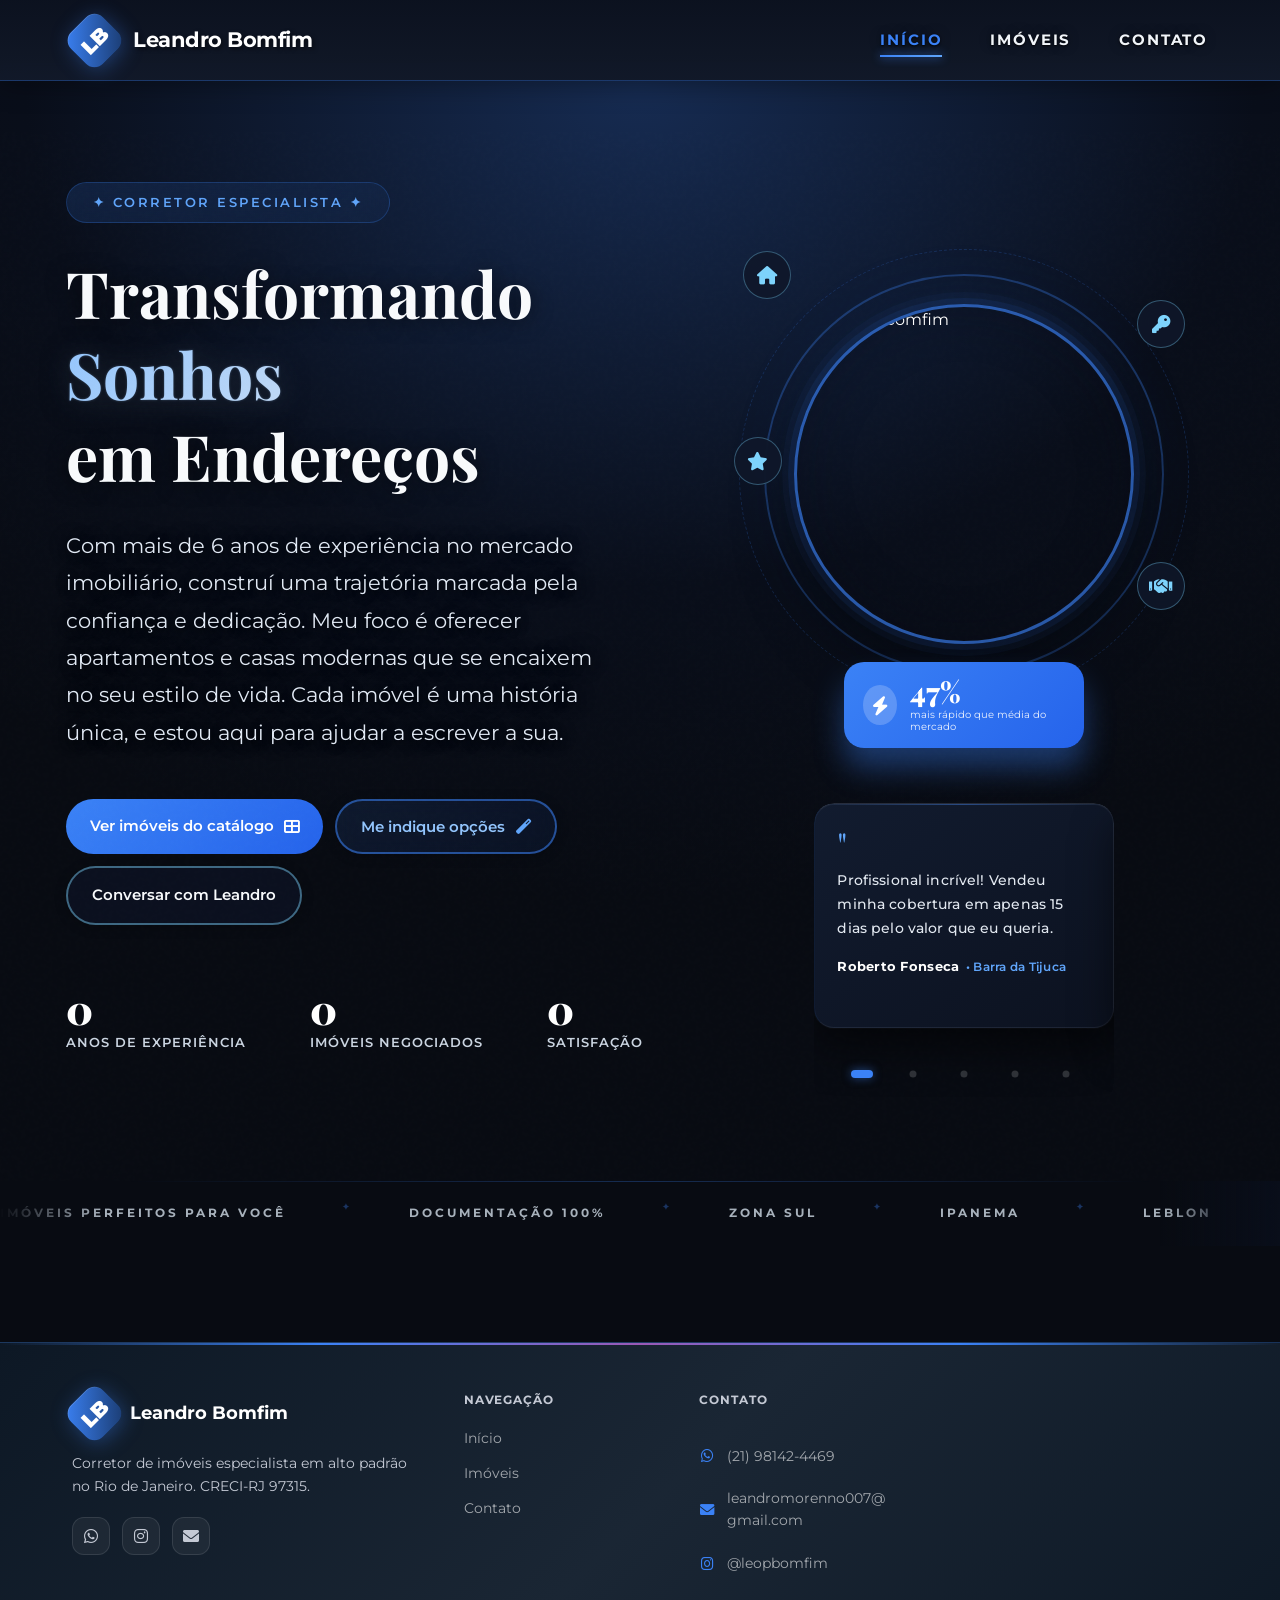
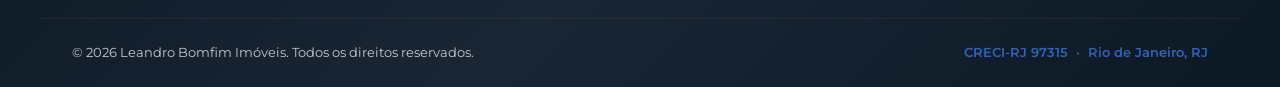
==== commit 6d4f6e8d: "Update index.html" ====
--- a/index.html
+++ b/index.html
@@ -120,7 +120,7 @@
 
                     <div class="hero-cta-group hero-cta-group--triple">
                         <a href="imoveis.html" class="cta-primary">
-                            <span>Ver imóveis exclusivos</span>
+                            <span>Ver imóveis do catálogo</span>
                             <i class="fas fa-th-large"></i>
                         </a>
                         <button type="button" onclick="openQuizModal()" class="cta-secondary">
@@ -351,16 +351,6 @@
                     <li><a href="contato.html">Contato</a></li>
                 </ul>
             </div>
-            <div class="footer-links">
-                <h4>Regiões</h4>
-                <ul>
-                    <li><span>Ipanema</span></li>
-                    <li><span>Leblon</span></li>
-                    <li><span>Barra da Tijuca</span></li>
-                    <li><span>Recreio dos Bandeirantes</span></li>
-                    <li><span>Copacabana</span></li>
-                </ul>
-            </div>
             <div class="footer-contact">
                 <h4>Contato</h4>
                 <a href="https://wa.me/5521981424469" class="footer-contact-item" target="_blank" rel="noopener">
@@ -400,20 +390,26 @@
             <div class="quiz-body">
                 <div class="quiz-step active" id="quiz-step-1">
                     <h4>O que você busca?</h4>
-                    <p class="quiz-hint">Combine filtros rápidos com uma descrição livre — vista, reforma, permuta,
-                        prazo etc.</p>
-                    <div class="quiz-field-label">Região</div>
-                    <div class="quiz-chip-row" id="quiz-region-chips">
-                        <button type="button" class="quiz-chip" data-quiz-field="region" data-value="zona-sul">Zona
-                            Sul</button>
-                        <button type="button" class="quiz-chip" data-quiz-field="region"
-                            data-value="barra-recreio">Barra &amp; Oeste</button>
-                        <button type="button" class="quiz-chip" data-quiz-field="region"
-                            data-value="ambas">Ambas</button>
-                        <button type="button" class="quiz-chip quiz-chip-active" data-quiz-field="region"
-                            data-value="">Indiferente</button>
-                    </div>
-                    <div class="quiz-field-label">Tipo</div>
+                    <p class="quiz-hint">Conte onde quer morar e o que procura — pode ser qualquer bairro, mesmo que não esteja no catálogo.</p>
+
+                    <!-- LOCALIZAÇÃO LIVRE -->
+                    <label class="quiz-field-label" for="quiz-localizacao">
+                        <i class="fas fa-map-marker-alt" style="color:#3b82f6;margin-right:.3rem;font-size:.75rem;"></i>
+                        Onde você quer morar?
+                    </label>
+                    <div class="quiz-location-wrap">
+                        <input
+                            type="text"
+                            id="quiz-localizacao"
+                            class="quiz-input quiz-location-input"
+                            placeholder="Ex.: Ipanema, Recreio, qualquer bairro da Zona Sul…"
+                            autocomplete="off"
+                            maxlength="120"
+                        >
+                        <div class="quiz-location-suggestions" id="quiz-location-suggestions"></div>
+                    </div>
+
+                    <div class="quiz-field-label" style="margin-top:.75rem;">Tipo</div>
                     <div class="quiz-chip-row" id="quiz-tipo-chips">
                         <button type="button" class="quiz-chip quiz-chip-active" data-quiz-field="tipo"
                             data-value="">Qualquer</button>
@@ -441,11 +437,26 @@
                         <option value="600001-1000000">R$ 600 mil – 1 mi</option>
                         <option value="1000001+">Acima de R$ 1 mi</option>
                     </select>
-                    <label class="quiz-field-label" for="quiz-livre">Em suas palavras (opcional)</label>
-                    <textarea id="quiz-livre" class="quiz-textarea" maxlength="500" rows="3"
-                        placeholder="Ex.: Cobertura vista mar, pet friendly, permuta…" autocomplete="off"></textarea>
-                    <button type="button" class="cta-primary quiz-next-btn" id="quiz-to-step2"><span>Continuar</span><i
-                            class="fas fa-arrow-right"></i></button>
+
+                    <!-- TEXTO LIVRE REDESENHADO -->
+                    <label class="quiz-field-label quiz-livre-label" for="quiz-livre">
+                        <i class="fas fa-pen-nib" style="color:#3b82f6;margin-right:.3rem;font-size:.75rem;"></i>
+                        Descreva seu imóvel ideal <span style="color:rgba(148,163,184,.6);font-weight:400;">(opcional)</span>
+                    </label>
+                    <div class="quiz-livre-wrap">
+                        <textarea
+                            id="quiz-livre"
+                            class="quiz-livre-textarea"
+                            placeholder="Vista mar, pet friendly, perto do metrô, permuta, 2 vagas, reformado…"
+                            autocomplete="off"
+                        ></textarea>
+                        <div class="quiz-livre-counter"><span id="quiz-livre-count">0</span></div>
+                    </div>
+
+                    <button type="button" class="cta-primary quiz-next-btn" id="quiz-to-step2">
+                        <span>Continuar</span>
+                        <i class="fas fa-arrow-right"></i>
+                    </button>
                 </div>
                 <div class="quiz-step" id="quiz-step-2">
                     <h4>Seus dados</h4>
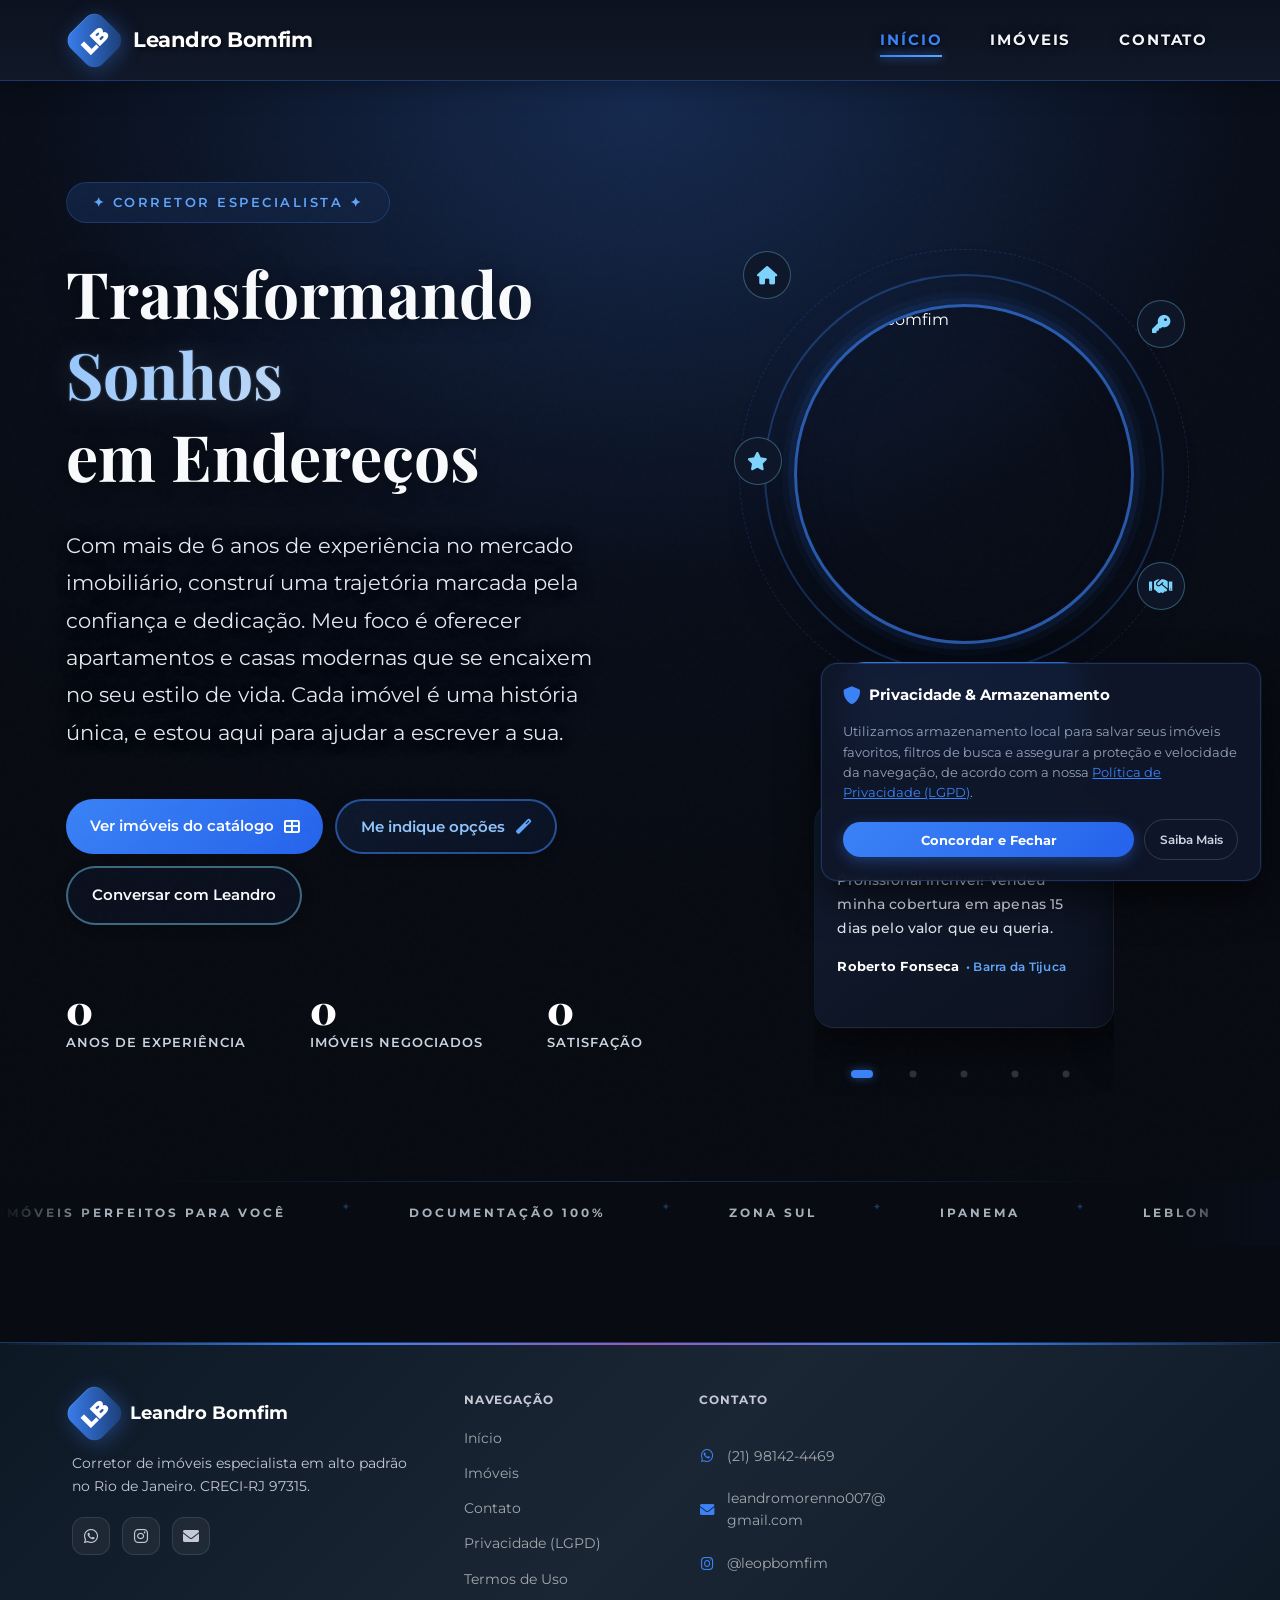
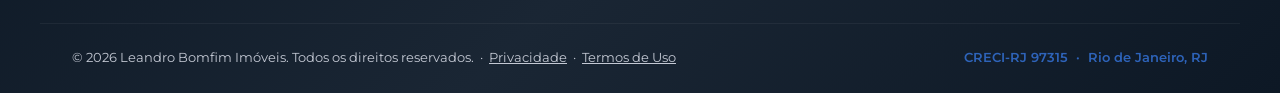
==== commit 89727d52: "fix: adiciona cookie-banner e links de privacidade no index.html" ====
--- a/index.html
+++ b/index.html
@@ -1,512 +1,485 @@
-<!DOCTYPE html>
-<html lang="pt-BR">
-
-<head>
-    <meta charset="UTF-8">
-    <meta name="viewport" content="width=device-width, initial-scale=1.0">
-    <title>Leandro Bomfim | Corretor </title>
-    <link rel="canonical" href="https://leandrobomfim.com.br/">
-    <meta name="description"
-        content="Corretor especialista em imóveis de alto padrão na Zona Sul e Barra da Tijuca. Ipanema, Leblon, Barra, Recreio. Atendimento personalizado e 100% de satisfação.">
-    <meta name="keywords"
-        content="imóveis Rio de Janeiro, apartamento Ipanema, apartamento Leblon, Barra da Tijuca, corretor de imóveis RJ, Leandro Bomfim">
-    <meta name="author" content="Leandro Bomfim">
-    <meta property="og:type" content="website">
-    <meta property="og:title" content="Leandro Bomfim | Imóveis Premium no Rio de Janeiro">
-    <meta property="og:description"
-        content="Corretor especialista em imóveis de alto padrão na Zona Sul e Barra da Tijuca. Ipanema, Leblon, Barra, Recreio.">
-    <meta property="og:image" content="https://files.catbox.moe/nqdyup.png">
-    <meta property="og:url" content="https://leandrobomfim.com.br/">
-    <meta property="og:locale" content="pt_BR">
-    <meta name="twitter:card" content="summary_large_image">
-    <meta name="twitter:title" content="Leandro Bomfim | Imóveis Premium">
-    <meta name="twitter:description" content="Corretor especialista em imóveis de alto padrão no Rio de Janeiro.">
-    <meta name="twitter:image" content="https://files.catbox.moe/nqdyup.png">
-    <link rel="icon" type="image/svg+xml"
-        href="data:image/svg+xml,<svg xmlns='http://www.w3.org/2000/svg' viewBox='0 0 100 100'><rect width='100' height='100' rx='20' fill='%233b82f6'/><text y='.9em' font-size='60' font-weight='900' font-family='Arial' fill='white' x='50%' text-anchor='middle' dominant-baseline='auto' dy='0.1em'>LB</text></svg>">
-    <link rel="apple-touch-icon"
-        href="data:image/svg+xml,<svg xmlns='http://www.w3.org/2000/svg' viewBox='0 0 100 100'><rect width='100' height='100' rx='20' fill='%233b82f6'/><text y='.9em' font-size='60' font-weight='900' font-family='Arial' fill='white' x='50%' text-anchor='middle' dominant-baseline='auto' dy='0.1em'>LB</text></svg>">
-    <link rel="manifest" href="manifest.json">
-    <meta name="theme-color" content="#3b82f6">
-    <meta name="mobile-web-app-capable" content="yes">
-    <meta name="apple-mobile-web-app-capable" content="yes">
-    <meta name="apple-mobile-web-app-status-bar-style" content="black-translucent">
-    <meta name="apple-mobile-web-app-title" content="LB Imóveis">
-    <!-- Segurança: impede clickjacking via iframe -->
-    <meta http-equiv="X-Frame-Options" content="DENY">
-    <meta http-equiv="X-Content-Type-Options" content="nosniff">
-    <meta name="referrer" content="strict-origin-when-cross-origin">
-    <!-- Preconnect para performance -->
-    <link rel="preconnect" href="https://fonts.googleapis.com">
-    <link rel="preconnect" href="https://fonts.gstatic.com" crossorigin>
-    <link rel="preconnect" href="https://cdnjs.cloudflare.com">
-    <!-- Schema.org LocalBusiness -->
-    <script type="application/ld+json">
-    {
-      "@context": "https://schema.org",
-      "@type": "RealEstateAgent",
-      "name": "Leandro Bomfim Corretor de Imóveis",
-      "description": "Corretor especialista em imóveis de alto padrão na Zona Sul e Barra da Tijuca do Rio de Janeiro.",
-      "url": "https://leandrobomfim.com.br",
-      "telephone": "+55-21-98142-4469",
-      "email": "leandromorenno007@gmail.com",
-      "image": "https://files.catbox.moe/nqdyup.png",
-      "priceRange": "R$400.000 – R$3.000.000",
-      "areaServed": ["Ipanema","Leblon","Barra da Tijuca","Recreio dos Bandeirantes","Copacabana","Botafogo"],
-      "address": {
-        "@type": "PostalAddress",
-        "addressLocality": "Rio de Janeiro",
-        "addressRegion": "RJ",
-        "addressCountry": "BR"
-      },
-      "sameAs": ["https://instagram.com/leopbomfim"]
-    }
-    </script>
-    <link rel="stylesheet" href="style.css?v=6">
-    <link
-        href="https://fonts.googleapis.com/css2?family=Playfair+Display:wght@400;700;900&family=Montserrat:wght@300;400;600;700&display=swap"
-        rel="stylesheet">
-    <link rel="stylesheet" href="https://cdnjs.cloudflare.com/ajax/libs/font-awesome/6.0.0-beta3/css/all.min.css">
-</head>
-
-<body class="index-page">
-    <a href="#conteudo-principal" class="skip-link">Ir para o conteúdo</a>
-    <header>
-        <nav>
-            <div class="logo">
-                <span class="logo-text">LB</span>
-                <span class="logo-full">Leandro Bomfim</span>
-            </div>
-            <ul>
-                <li><a href="index.html" class="active">Início</a></li>
-                <li><a href="imoveis.html">Imóveis</a></li>
-                <li><a href="contato.html">Contato</a></li>
-            </ul>
-            <div class="menu-toggle" aria-label="Abrir menu" role="button" tabindex="0">
-                <span></span>
-                <span></span>
-                <span></span>
-            </div>
-        </nav>
-    </header>
-
-    <main id="conteudo-principal" tabindex="-1">
-        <!-- Banner Promocional Dinâmico -->
-        <div id="promo-banner-container"></div>
-
-        <section class="hero-cinematic">
-            <div class="hero-backdrop" aria-hidden="true">
-                <div class="hero-backdrop-mesh"></div>
-                <div class="hero-backdrop-vignette"></div>
-            </div>
-
-            <div class="hero-grid">
-                <div class="hero-content">
-                    <div class="badge-wrapper">
-                        <span class="badge">✦ Corretor Especialista ✦</span>
-                    </div>
-
-                    <h1 class="hero-title" id="cfg-hero-title">
-                        <span class="title-line">Transformando</span>
-                        <span class="title-line gradient-text">Sonhos</span>
-                        <span class="title-line">em Endereços</span>
-                    </h1>
-
-                    <p class="hero-description" id="cfg-hero-desc">
-                        Com mais de 6 anos de experiência no mercado imobiliário, construí uma trajetória marcada pela
-                        confiança e dedicação. Meu foco é oferecer apartamentos e casas modernas que se encaixem no seu
-                        estilo de vida. Cada imóvel é uma história única, e estou aqui para ajudar a escrever a sua.
-                    </p>
-
-                    <div class="hero-cta-group hero-cta-group--triple">
-                        <a href="imoveis.html" class="cta-primary">
-                            <span>Ver imóveis do catálogo</span>
-                            <i class="fas fa-th-large"></i>
-                        </a>
-                        <button type="button" onclick="openQuizModal()" class="cta-secondary">
-                            <span>Me indique opções</span>
-                            <i class="fas fa-magic"></i>
-                        </button>
-                        <a href="contato.html" class="cta-secondary cta-ghost">
-                            <span>Conversar com Leandro</span>
-                        </a>
-                    </div>
-
-                    <div class="trust-indicators">
-                        <div class="trust-item">
-                            <div class="trust-number" id="cfg-anos" data-target="6">0</div>
-                            <div class="trust-label">Anos de experiência</div>
-                        </div>
-                        <div class="trust-item">
-                            <div class="trust-number" id="cfg-imoveis-neg" data-target="60">0</div>
-                            <div class="trust-label">Imóveis negociados</div>
-                        </div>
-                        <div class="trust-item">
-                            <div class="trust-number" id="cfg-satisfacao" data-target="100">0</div>
-                            <div class="trust-label">Satisfação</div>
-                        </div>
-                    </div>
-                </div>
-
-                <div class="hero-visual">
-                    <div class="hero-visual-inner">
-                        <div class="profile-container">
-                            <div class="profile-ring"></div>
-                            <div class="profile-ring-outer"></div>
-
-                            <img src="https://files.catbox.moe/nqdyup.png" alt="Leandro Bomfim" id="cfg-foto"
-                                class="profile-image" width="320" height="320" loading="eager" decoding="async">
-
-                            <div class="floating-elements">
-                                <div class="floating-element element-1">
-                                    <i class="fas fa-home"></i>
-                                    <div class="element-tooltip">Casas e Apartamentos</div>
-                                </div>
-                                <div class="floating-element element-2">
-                                    <i class="fas fa-key"></i>
-                                    <div class="element-tooltip">Chaves na mão</div>
-                                </div>
-                                <div class="floating-element element-3">
-                                    <i class="fas fa-star"></i>
-                                    <div class="element-tooltip">Top 1% CRECI</div>
-                                </div>
-                                <div class="floating-element element-4">
-                                    <i class="fas fa-handshake"></i>
-                                    <div class="element-tooltip">Confiança</div>
-                                </div>
-                            </div>
-
-                            <!-- Stats card: desktop fica aqui via position:absolute, mobile vira estático fora -->
-                            <div class="stats-card stats-card-desktop">
-                                <div class="stats-icon">
-                                    <i class="fas fa-bolt"></i>
-                                </div>
-                                <div class="stats-content">
-                                    <div class="stats-value" id="cfg-velocidade-d">47%</div>
-                                    <div class="stats-label">mais rápido que média do mercado</div>
-                                </div>
-                            </div>
-                        </div>
-
-                        <!-- Stats card mobile (visível só no mobile) -->
-                        <div class="stats-card stats-card-mobile">
-                            <div class="stats-icon">
-                                <i class="fas fa-bolt"></i>
-                            </div>
-                            <div class="stats-content">
-                                <div class="stats-value" id="cfg-velocidade-m">47%</div>
-                                <div class="stats-label">mais rápido que média do mercado</div>
-                            </div>
-                        </div>
-
-                        <!-- CARROSSEL DE DEPOIMENTOS -->
-                        <div class="testimonials-carousel" id="carousel-depoimentos" role="region"
-                            aria-roledescription="carousel" aria-label="Depoimentos de clientes">
-                            <p id="testimonial-live" class="sr-only" aria-live="polite" aria-atomic="true"></p>
-                            <div class="testimonial-track" id="cfg-depoimentos">
-                                <div class="testimonial-card">
-                                    <div class="testimonial-quote">"</div>
-                                    <p class="testimonial-text">
-                                        Profissional incrível! Vendeu minha cobertura
-                                        em apenas 15 dias pelo valor que eu queria.
-                                    </p>
-                                    <div class="testimonial-author">
-                                        <span>Roberto Fonseca</span>
-                                        <span class="author-location">• Barra da Tijuca</span>
-                                    </div>
-                                </div>
-
-                                <div class="testimonial-card">
-                                    <div class="testimonial-quote">"</div>
-                                    <p class="testimonial-text">
-                                        Atendimento personalizado e muita transparência.
-                                        Recomendo a todos que buscam um imóvel com segurança.
-                                    </p>
-                                    <div class="testimonial-author">
-                                        <span>Juliana Martins</span>
-                                        <span class="author-location">• Recreio</span>
-                                    </div>
-                                </div>
-
-                                <div class="testimonial-card">
-                                    <div class="testimonial-quote">"</div>
-                                    <p class="testimonial-text">
-                                        O Leandro encontrou exatamente o que eu precisava.
-                                        Todo o processo foi rápido e sem dor de cabeça.
-                                    </p>
-                                    <div class="testimonial-author">
-                                        <span>Thiago Azevedo</span>
-                                        <span class="author-location">• Leblon</span>
-                                    </div>
-                                </div>
-
-                                <div class="testimonial-card">
-                                    <div class="testimonial-quote">"</div>
-                                    <p class="testimonial-text">
-                                        Indicação certeira! Resolveu toda a burocracia
-                                        e me deixou tranquila do começo ao fim.
-                                    </p>
-                                    <div class="testimonial-author">
-                                        <span>Patrícia Souza</span>
-                                        <span class="author-location">• Barra Olímpica</span>
-                                    </div>
-                                </div>
-
-                                <div class="testimonial-card">
-                                    <div class="testimonial-quote">"</div>
-                                    <p class="testimonial-text">
-                                        Comprei meu primeiro apê com o Leandro e foi
-                                        uma experiência incrível do início ao fim.
-                                    </p>
-                                    <div class="testimonial-author">
-                                        <span>Lucas Drummond</span>
-                                        <span class="author-location">• Ipanema</span>
-                                    </div>
-                                </div>
-                            </div>
-
-                            <div class="carousel-dots" role="tablist" aria-label="Navegação dos depoimentos">
-                                <button type="button" class="dot active" role="tab" aria-selected="true" aria-label="Depoimento 1"></button>
-                                <button type="button" class="dot" role="tab" aria-selected="false" aria-label="Depoimento 2"></button>
-                                <button type="button" class="dot" role="tab" aria-selected="false" aria-label="Depoimento 3"></button>
-                                <button type="button" class="dot" role="tab" aria-selected="false" aria-label="Depoimento 4"></button>
-                                <button type="button" class="dot" role="tab" aria-selected="false" aria-label="Depoimento 5"></button>
-                            </div>
-                        </div>
-                    </div><!-- /.hero-visual-inner -->
-                </div><!-- /.hero-visual -->
-            </div><!-- /.hero-grid -->
-
-        </section>
-
-        <section class="featured-logos">
-            <div class="logos-container">
-                <div class="logo-track" id="cfg-bairros-track">
-                    <span>Imóveis perfeitos para você</span>
-                    <span class="separator">✦</span>
-                    <span>Documentação 100%</span>
-                    <span class="separator">✦</span>
-                    <span>Zona Sul</span>
-                    <span class="separator">✦</span>
-                    <span>Ipanema</span>
-                    <span class="separator">✦</span>
-                    <span>Leblon</span>
-                    <span class="separator">✦</span>
-                    <span>Barra da Tijuca</span>
-                    <span class="separator">✦</span>
-                    <span>Barra Olímpica</span>
-                    <span class="separator">✦</span>
-                    <span>Recreio dos Bandeirantes</span>
-                    <span class="separator">✦</span>
-                    <!-- Duplicado para efeito infinito -->
-                    <span>Imóveis perfeitos para você</span>
-                    <span class="separator">✦</span>
-                    <span>Documentação 100%</span>
-                    <span class="separator">✦</span>
-                    <span>Zona Sul</span>
-                    <span class="separator">✦</span>
-                    <span>Ipanema</span>
-                    <span class="separator">✦</span>
-                    <span>Leblon</span>
-                    <span class="separator">✦</span>
-                    <span>Barra da Tijuca</span>
-                    <span class="separator">✦</span>
-                    <span>Barra Olímpica</span>
-                    <span class="separator">✦</span>
-                    <span>Recreio dos Bandeirantes</span>
-                    <span class="separator">✦</span>
-                </div>
-            </div>
-        </section>
-    </main>
-
-    <footer class="footer-rich">
-        <div class="footer-grid">
-            <div class="footer-brand">
-                <div class="footer-logo">
-                    <span class="logo-text">LB</span>
-                    <span class="footer-logo-name">Leandro Bomfim</span>
-                </div>
-                <p class="footer-tagline">Corretor de imóveis especialista em alto padrão no Rio de Janeiro. CRECI-RJ
-                    97315.</p>
-                <div class="footer-socials">
-                    <a href="https://wa.me/5521981424469" target="_blank" rel="noopener" aria-label="WhatsApp"
-                        class="footer-social-link">
-                        <i class="fab fa-whatsapp"></i>
-                    </a>
-                    <a href="https://instagram.com/leopbomfim" target="_blank" rel="noopener" aria-label="Instagram"
-                        class="footer-social-link">
-                        <i class="fab fa-instagram"></i>
-                    </a>
-                    <a href="mailto:leandromorenno007@gmail.com" aria-label="E-mail" class="footer-social-link">
-                        <i class="fas fa-envelope"></i>
-                    </a>
-                </div>
-            </div>
-            <div class="footer-links">
-                <h4>Navegação</h4>
-                <ul>
-                    <li><a href="index.html">Início</a></li>
-                    <li><a href="imoveis.html">Imóveis</a></li>
-                    <li><a href="contato.html">Contato</a></li>
-                </ul>
-            </div>
-            <div class="footer-contact">
-                <h4>Contato</h4>
-                <a href="https://wa.me/5521981424469" class="footer-contact-item" target="_blank" rel="noopener">
-                    <i class="fab fa-whatsapp"></i>
-                    <span>(21) 98142-4469</span>
-                </a>
-                <a href="mailto:leandromorenno007@gmail.com" class="footer-contact-item">
-                    <i class="fas fa-envelope"></i>
-                    <span>leandromorenno007@gmail.com</span>
-                </a>
-                <a href="https://instagram.com/leopbomfim" class="footer-contact-item" target="_blank" rel="noopener">
-                    <i class="fab fa-instagram"></i>
-                    <span>@leopbomfim</span>
-                </a>
-            </div>
-        </div>
-        <div class="footer-bottom">
-            <p>&copy; 2026 Leandro Bomfim Imóveis. Todos os direitos reservados.</p>
-            <p class="footer-creci">CRECI-RJ 97315 &nbsp;·&nbsp; Rio de Janeiro, RJ</p>
-        </div>
-    </footer>
-
-    <!-- WhatsApp + assistente: barra flutuante unificada em chat-widget.js -->
-
-    <!-- QUIZ MODAL -->
-    <div id="quiz-modal" class="quiz-modal" role="dialog" aria-modal="true" aria-labelledby="quiz-dialog-title">
-        <div class="quiz-overlay" onclick="closeQuizModal()" role="presentation"></div>
-        <div class="quiz-content">
-            <button type="button" class="quiz-close" onclick="closeQuizModal()" aria-label="Fechar questionário"><i
-                    class="fas fa-times"></i></button>
-            <div class="quiz-header">
-                <h3 id="quiz-dialog-title">Encontre seu imóvel ideal</h3>
-                <div class="quiz-progress">
-                    <div class="quiz-progress-bar" id="quiz-progress-bar"></div>
-                </div>
-            </div>
-            <div class="quiz-body">
-                <div class="quiz-step active" id="quiz-step-1">
-                    <h4>O que você busca?</h4>
-                    <p class="quiz-hint">Conte onde quer morar e o que procura — pode ser qualquer bairro, mesmo que não esteja no catálogo.</p>
-
-                    <!-- LOCALIZAÇÃO LIVRE -->
-                    <label class="quiz-field-label" for="quiz-localizacao">
-                        <i class="fas fa-map-marker-alt" style="color:#3b82f6;margin-right:.3rem;font-size:.75rem;"></i>
-                        Onde você quer morar?
-                    </label>
-                    <div class="quiz-location-wrap">
-                        <input
-                            type="text"
-                            id="quiz-localizacao"
-                            class="quiz-input quiz-location-input"
-                            placeholder="Ex.: Ipanema, Recreio, qualquer bairro da Zona Sul…"
-                            autocomplete="off"
-                            maxlength="120"
-                        >
-                        <div class="quiz-location-suggestions" id="quiz-location-suggestions"></div>
-                    </div>
-
-                    <div class="quiz-field-label" style="margin-top:.75rem;">Tipo</div>
-                    <div class="quiz-chip-row" id="quiz-tipo-chips">
-                        <button type="button" class="quiz-chip quiz-chip-active" data-quiz-field="tipo"
-                            data-value="">Qualquer</button>
-                        <button type="button" class="quiz-chip" data-quiz-field="tipo"
-                            data-value="Apartamento">Apto</button>
-                        <button type="button" class="quiz-chip" data-quiz-field="tipo"
-                            data-value="Cobertura">Cobertura</button>
-                        <button type="button" class="quiz-chip" data-quiz-field="tipo" data-value="Casa">Casa</button>
-                        <button type="button" class="quiz-chip" data-quiz-field="tipo"
-                            data-value="Terreno">Terreno</button>
-                    </div>
-                    <div class="quiz-field-label">Quartos</div>
-                    <div class="quiz-chip-row" id="quiz-quartos-chips">
-                        <button type="button" class="quiz-chip quiz-chip-active" data-quiz-field="quartos"
-                            data-value="">Indiferente</button>
-                        <button type="button" class="quiz-chip" data-quiz-field="quartos" data-value="1">1</button>
-                        <button type="button" class="quiz-chip" data-quiz-field="quartos" data-value="2">2</button>
-                        <button type="button" class="quiz-chip" data-quiz-field="quartos" data-value="3">3</button>
-                        <button type="button" class="quiz-chip" data-quiz-field="quartos" data-value="4">4+</button>
-                    </div>
-                    <div class="quiz-field-label">Faixa de preço</div>
-                    <select id="quiz-preco" class="quiz-input quiz-select" aria-label="Faixa de preço">
-                        <option value="">Qualquer</option>
-                        <option value="0-600000">Até R$ 600 mil</option>
-                        <option value="600001-1000000">R$ 600 mil – 1 mi</option>
-                        <option value="1000001+">Acima de R$ 1 mi</option>
-                    </select>
-
-                    <!-- TEXTO LIVRE REDESENHADO -->
-                    <label class="quiz-field-label quiz-livre-label" for="quiz-livre">
-                        <i class="fas fa-pen-nib" style="color:#3b82f6;margin-right:.3rem;font-size:.75rem;"></i>
-                        Descreva seu imóvel ideal <span style="color:rgba(148,163,184,.6);font-weight:400;">(opcional)</span>
-                    </label>
-                    <div class="quiz-livre-wrap">
-                        <textarea
-                            id="quiz-livre"
-                            class="quiz-livre-textarea"
-                            placeholder="Vista mar, pet friendly, perto do metrô, permuta, 2 vagas, reformado…"
-                            autocomplete="off"
-                        ></textarea>
-                        <div class="quiz-livre-counter"><span id="quiz-livre-count">0</span></div>
-                    </div>
-
-                    <button type="button" class="cta-primary quiz-next-btn" id="quiz-to-step2">
-                        <span>Continuar</span>
-                        <i class="fas fa-arrow-right"></i>
-                    </button>
-                </div>
-                <div class="quiz-step" id="quiz-step-2">
-                    <h4>Seus dados</h4>
-                    <p class="quiz-hint">Para o Leandro retornar com opções alinhadas ao que você pediu.</p>
-                    <form id="quiz-form" onsubmit="submitQuiz(event)">
-                        <input type="text" id="quiz-nome" class="quiz-input" placeholder="Seu nome" required
-                            autocomplete="name">
-                        <input type="tel" id="quiz-whatsapp" class="quiz-input" placeholder="WhatsApp com DDD" required
-                            autocomplete="tel">
-                        <button type="submit" class="cta-primary"
-                            style="width:100%;justify-content:center;margin-top:.5rem;">
-                            <span id="quiz-submit-text">Buscar no catálogo</span>
-                            <i class="fas fa-arrow-right"></i>
-                        </button>
-                    </form>
-                    <button type="button" class="quiz-back-btn" id="quiz-back-1"><i class="fas fa-arrow-left"></i>
-                        Voltar</button>
-                </div>
-                <div class="quiz-step" id="quiz-step-3">
-                    <div class="quiz-success-icon"><i class="fas fa-check-circle"></i></div>
-                    <h4 id="quiz-success-title">Tudo certo!</h4>
-                    <p class="quiz-hint" id="quiz-success-msg">Abrindo o catálogo com os filtros do seu perfil…</p>
-                    <button type="button" class="cta-secondary" id="quiz-go-imoveis" style="margin-top:1rem;">Ver
-                        imóveis agora</button>
-                    <button type="button" class="cta-secondary quiz-back-btn" onclick="closeQuizModal()"
-                        style="margin-top:.5rem;background:transparent;border:1px solid var(--border-medium);">Fechar</button>
-                </div>
-            </div>
-        </div>
-    </div>
-
-    <script src="https://www.gstatic.com/firebasejs/9.22.0/firebase-app-compat.js"></script>
-    <script src="https://www.gstatic.com/firebasejs/9.22.0/firebase-auth-compat.js"></script>
-    <script src="https://www.gstatic.com/firebasejs/9.22.0/firebase-firestore-compat.js"></script>
-    <script src="https://www.gstatic.com/firebasejs/9.22.0/firebase-app-check-compat.js"></script>
-    <script src="firebase-config.js"></script>
-    <script src="tracker.js"></script>
-    <script src="script.js"></script>
-    <script>
-        // Lazy loading do assistente virtual (melhora LCP e performance inicial)
-        window.addEventListener('load', () => {
-            setTimeout(() => {
-                const s = document.createElement('script');
-                s.src = 'chat-widget.js';
-                s.async = true;
-                document.body.appendChild(s);
-            }, 2000);
-        });
-    </script>
-    <script src="index-enhancements.js"></script>
-</body>
-
-</html>
+﻿<!DOCTYPE html>
+<html lang="pt-BR">
+<head>
+    <meta charset="UTF-8">
+    <meta name="viewport" content="width=device-width, initial-scale=1.0">
+    <title>Leandro Bomfim | Corretor </title>
+    <link rel="canonical" href="https://leandrobomfim.com.br/">
+    <meta name="description"
+        content="Corretor especialista em imóveis de alto padrão na Zona Sul e Barra da Tijuca. Ipanema, Leblon, Barra, Recreio. Atendimento personalizado e 100% de satisfação.">
+    <meta name="keywords"
+        content="imóveis Rio de Janeiro, apartamento Ipanema, apartamento Leblon, Barra da Tijuca, corretor de imóveis RJ, Leandro Bomfim">
+    <meta name="author" content="Leandro Bomfim">
+    <meta property="og:type" content="website">
+    <meta property="og:title" content="Leandro Bomfim | Imóveis Premium no Rio de Janeiro">
+    <meta property="og:description"
+        content="Corretor especialista em imóveis de alto padrão na Zona Sul e Barra da Tijuca. Ipanema, Leblon, Barra, Recreio.">
+    <meta property="og:image" content="https://files.catbox.moe/nqdyup.png">
+    <meta property="og:url" content="https://leandrobomfim.com.br/">
+    <meta property="og:locale" content="pt_BR">
+    <meta name="twitter:card" content="summary_large_image">
+    <meta name="twitter:title" content="Leandro Bomfim | Imóveis Premium">
+    <meta name="twitter:description" content="Corretor especialista em imóveis de alto padrão no Rio de Janeiro.">
+    <meta name="twitter:image" content="https://files.catbox.moe/nqdyup.png">
+    <link rel="icon" type="image/svg+xml"
+        href="data:image/svg+xml,<svg xmlns='http://www.w3.org/2000/svg' viewBox='0 0 100 100'><rect width='100' height='100' rx='20' fill='%233b82f6'/><text y='.9em' font-size='60' font-weight='900' font-family='Arial' fill='white' x='50%' text-anchor='middle' dominant-baseline='auto' dy='0.1em'>LB</text></svg>">
+    <link rel="apple-touch-icon"
+        href="data:image/svg+xml,<svg xmlns='http://www.w3.org/2000/svg' viewBox='0 0 100 100'><rect width='100' height='100' rx='20' fill='%233b82f6'/><text y='.9em' font-size='60' font-weight='900' font-family='Arial' fill='white' x='50%' text-anchor='middle' dominant-baseline='auto' dy='0.1em'>LB</text></svg>">
+    <link rel="manifest" href="manifest.json">
+    <meta name="theme-color" content="#3b82f6">
+    <meta name="mobile-web-app-capable" content="yes">
+    <meta name="apple-mobile-web-app-capable" content="yes">
+    <meta name="apple-mobile-web-app-status-bar-style" content="black-translucent">
+    <meta name="apple-mobile-web-app-title" content="LB Imóveis">
+    <!-- Segurança: impede clickjacking via iframe -->
+    <meta http-equiv="X-Frame-Options" content="DENY">
+    <meta http-equiv="X-Content-Type-Options" content="nosniff">
+    <meta name="referrer" content="strict-origin-when-cross-origin">
+    <!-- Preconnect para performance -->
+    <link rel="preconnect" href="https://fonts.googleapis.com">
+    <link rel="preconnect" href="https://fonts.gstatic.com" crossorigin>
+    <link rel="preconnect" href="https://cdnjs.cloudflare.com">
+    <!-- Schema.org LocalBusiness -->
+    <script type="application/ld+json">
+    {
+      "@context": "https://schema.org",
+      "@type": "RealEstateAgent",
+      "name": "Leandro Bomfim Corretor de Imóveis",
+      "description": "Corretor especialista em imóveis de alto padrão na Zona Sul e Barra da Tijuca do Rio de Janeiro.",
+      "url": "https://leandrobomfim.com.br",
+      "telephone": "+55-21-98142-4469",
+      "email": "leandromorenno007@gmail.com",
+      "image": "https://files.catbox.moe/nqdyup.png",
+      "priceRange": "R$400.000 – R$3.000.000",
+      "areaServed": ["Ipanema","Leblon","Barra da Tijuca","Recreio dos Bandeirantes","Copacabana","Botafogo"],
+      "address": {
+        "@type": "PostalAddress",
+        "addressLocality": "Rio de Janeiro",
+        "addressRegion": "RJ",
+        "addressCountry": "BR"
+      },
+      "sameAs": ["https://instagram.com/leopbomfim"]
+    }
+    </script>
+    <link rel="stylesheet" href="style.css?v=6">
+    <link
+        href="https://fonts.googleapis.com/css2?family=Playfair+Display:wght@400;700;900&family=Montserrat:wght@300;400;600;700&display=swap"
+        rel="stylesheet">
+    <link rel="stylesheet" href="https://cdnjs.cloudflare.com/ajax/libs/font-awesome/6.0.0-beta3/css/all.min.css">
+</head>
+<body class="index-page">
+    <a href="#conteudo-principal" class="skip-link">Ir para o conteúdo</a>
+    <header>
+        <nav>
+            <div class="logo">
+                <span class="logo-text">LB</span>
+                <span class="logo-full">Leandro Bomfim</span>
+            </div>
+            <ul>
+                <li><a href="index.html" class="active">Início</a></li>
+                <li><a href="imoveis.html">Imóveis</a></li>
+                    <li><a href="contato.html">Contato</a></li>
+            </ul>
+            <div class="menu-toggle" aria-label="Abrir menu" role="button" tabindex="0">
+                <span></span>
+                <span></span>
+                <span></span>
+            </div>
+        </nav>
+    </header>
+    <main id="conteudo-principal" tabindex="-1">
+        <!-- Banner Promocional Dinâmico -->
+        <div id="promo-banner-container"></div>
+        <section class="hero-cinematic">
+            <div class="hero-backdrop" aria-hidden="true">
+                <div class="hero-backdrop-mesh"></div>
+                <div class="hero-backdrop-vignette"></div>
+            </div>
+            <div class="hero-grid">
+                <div class="hero-content">
+                    <div class="badge-wrapper">
+                        <span class="badge">✦ Corretor Especialista ✦</span>
+                    </div>
+                    <h1 class="hero-title" id="cfg-hero-title">
+                        <span class="title-line">Transformando</span>
+                        <span class="title-line gradient-text">Sonhos</span>
+                        <span class="title-line">em Endereços</span>
+                    </h1>
+                    <p class="hero-description" id="cfg-hero-desc">
+                        Com mais de 6 anos de experiência no mercado imobiliário, construí uma trajetória marcada pela
+                        confiança e dedicação. Meu foco é oferecer apartamentos e casas modernas que se encaixem no seu
+                        estilo de vida. Cada imóvel é uma história única, e estou aqui para ajudar a escrever a sua.
+                    </p>
+                    <div class="hero-cta-group hero-cta-group--triple">
+                        <a href="imoveis.html" class="cta-primary">
+                            <span>Ver imóveis do catálogo</span>
+                            <i class="fas fa-th-large"></i>
+                        </a>
+                        <button type="button" onclick="openQuizModal()" class="cta-secondary">
+                            <span>Me indique opções</span>
+                            <i class="fas fa-magic"></i>
+                        </button>
+                        <a href="contato.html" class="cta-secondary cta-ghost">
+                            <span>Conversar com Leandro</span>
+                        </a>
+                    </div>
+                    <div class="trust-indicators">
+                        <div class="trust-item">
+                            <div class="trust-number" id="cfg-anos" data-target="6">0</div>
+                            <div class="trust-label">Anos de experiência</div>
+                        </div>
+                        <div class="trust-item">
+                            <div class="trust-number" id="cfg-imoveis-neg" data-target="60">0</div>
+                            <div class="trust-label">Imóveis negociados</div>
+                        </div>
+                        <div class="trust-item">
+                            <div class="trust-number" id="cfg-satisfacao" data-target="100">0</div>
+                            <div class="trust-label">Satisfação</div>
+                        </div>
+                    </div>
+                </div>
+                <div class="hero-visual">
+                    <div class="hero-visual-inner">
+                        <div class="profile-container">
+                            <div class="profile-ring"></div>
+                            <div class="profile-ring-outer"></div>
+                            <img src="https://files.catbox.moe/nqdyup.png" alt="Leandro Bomfim" id="cfg-foto"
+                                class="profile-image" width="320" height="320" loading="eager" decoding="async">
+                            <div class="floating-elements">
+                                <div class="floating-element element-1">
+                                    <i class="fas fa-home"></i>
+                                    <div class="element-tooltip">Casas e Apartamentos</div>
+                                </div>
+                                <div class="floating-element element-2">
+                                    <i class="fas fa-key"></i>
+                                    <div class="element-tooltip">Chaves na mão</div>
+                                </div>
+                                <div class="floating-element element-3">
+                                    <i class="fas fa-star"></i>
+                                    <div class="element-tooltip">Top 1% CRECI</div>
+                                </div>
+                                <div class="floating-element element-4">
+                                    <i class="fas fa-handshake"></i>
+                                    <div class="element-tooltip">Confiança</div>
+                                </div>
+                            </div>
+                            <!-- Stats card: desktop fica aqui via position:absolute, mobile vira estático fora -->
+                            <div class="stats-card stats-card-desktop">
+                                <div class="stats-icon">
+                                    <i class="fas fa-bolt"></i>
+                                </div>
+                                <div class="stats-content">
+                                    <div class="stats-value" id="cfg-velocidade-d">47%</div>
+                                    <div class="stats-label">mais rápido que média do mercado</div>
+                                </div>
+                            </div>
+                        </div>
+                        <!-- Stats card mobile (visível só no mobile) -->
+                        <div class="stats-card stats-card-mobile">
+                            <div class="stats-icon">
+                                <i class="fas fa-bolt"></i>
+                            </div>
+                            <div class="stats-content">
+                                <div class="stats-value" id="cfg-velocidade-m">47%</div>
+                                <div class="stats-label">mais rápido que média do mercado</div>
+                            </div>
+                        </div>
+                        <!-- CARROSSEL DE DEPOIMENTOS -->
+                        <div class="testimonials-carousel" id="carousel-depoimentos" role="region"
+                            aria-roledescription="carousel" aria-label="Depoimentos de clientes">
+                            <p id="testimonial-live" class="sr-only" aria-live="polite" aria-atomic="true"></p>
+                            <div class="testimonial-track" id="cfg-depoimentos">
+                                <div class="testimonial-card">
+                                    <div class="testimonial-quote">"</div>
+                                    <p class="testimonial-text">
+                                        Profissional incrível! Vendeu minha cobertura
+                                        em apenas 15 dias pelo valor que eu queria.
+                                    </p>
+                                    <div class="testimonial-author">
+                                        <span>Roberto Fonseca</span>
+                                        <span class="author-location">• Barra da Tijuca</span>
+                                    </div>
+                                </div>
+                                <div class="testimonial-card">
+                                    <div class="testimonial-quote">"</div>
+                                    <p class="testimonial-text">
+                                        Atendimento personalizado e muita transparência.
+                                        Recomendo a todos que buscam um imóvel com segurança.
+                                    </p>
+                                    <div class="testimonial-author">
+                                        <span>Juliana Martins</span>
+                                        <span class="author-location">• Recreio</span>
+                                    </div>
+                                </div>
+                                <div class="testimonial-card">
+                                    <div class="testimonial-quote">"</div>
+                                    <p class="testimonial-text">
+                                        O Leandro encontrou exatamente o que eu precisava.
+                                        Todo o processo foi rápido e sem dor de cabeça.
+                                    </p>
+                                    <div class="testimonial-author">
+                                        <span>Thiago Azevedo</span>
+                                        <span class="author-location">• Leblon</span>
+                                    </div>
+                                </div>
+                                <div class="testimonial-card">
+                                    <div class="testimonial-quote">"</div>
+                                    <p class="testimonial-text">
+                                        Indicação certeira! Resolveu toda a burocracia
+                                        e me deixou tranquila do começo ao fim.
+                                    </p>
+                                    <div class="testimonial-author">
+                                        <span>Patrícia Souza</span>
+                                        <span class="author-location">• Barra Olímpica</span>
+                                    </div>
+                                </div>
+                                <div class="testimonial-card">
+                                    <div class="testimonial-quote">"</div>
+                                    <p class="testimonial-text">
+                                        Comprei meu primeiro apê com o Leandro e foi
+                                        uma experiência incrível do início ao fim.
+                                    </p>
+                                    <div class="testimonial-author">
+                                        <span>Lucas Drummond</span>
+                                        <span class="author-location">• Ipanema</span>
+                                    </div>
+                                </div>
+                            </div>
+                            <div class="carousel-dots" role="tablist" aria-label="Navegação dos depoimentos">
+                                <button type="button" class="dot active" role="tab" aria-selected="true" aria-label="Depoimento 1"></button>
+                                <button type="button" class="dot" role="tab" aria-selected="false" aria-label="Depoimento 2"></button>
+                                <button type="button" class="dot" role="tab" aria-selected="false" aria-label="Depoimento 3"></button>
+                                <button type="button" class="dot" role="tab" aria-selected="false" aria-label="Depoimento 4"></button>
+                                <button type="button" class="dot" role="tab" aria-selected="false" aria-label="Depoimento 5"></button>
+                            </div>
+                        </div>
+                    </div><!-- /.hero-visual-inner -->
+                </div><!-- /.hero-visual -->
+            </div><!-- /.hero-grid -->
+        </section>
+        <section class="featured-logos">
+            <div class="logos-container">
+                <div class="logo-track" id="cfg-bairros-track">
+                    <span>Imóveis perfeitos para você</span>
+                    <span class="separator">✦</span>
+                    <span>Documentação 100%</span>
+                    <span class="separator">✦</span>
+                    <span>Zona Sul</span>
+                    <span class="separator">✦</span>
+                    <span>Ipanema</span>
+                    <span class="separator">✦</span>
+                    <span>Leblon</span>
+                    <span class="separator">✦</span>
+                    <span>Barra da Tijuca</span>
+                    <span class="separator">✦</span>
+                    <span>Barra Olímpica</span>
+                    <span class="separator">✦</span>
+                    <span>Recreio dos Bandeirantes</span>
+                    <span class="separator">✦</span>
+                    <!-- Duplicado para efeito infinito -->
+                    <span>Imóveis perfeitos para você</span>
+                    <span class="separator">✦</span>
+                    <span>Documentação 100%</span>
+                    <span class="separator">✦</span>
+                    <span>Zona Sul</span>
+                    <span class="separator">✦</span>
+                    <span>Ipanema</span>
+                    <span class="separator">✦</span>
+                    <span>Leblon</span>
+                    <span class="separator">✦</span>
+                    <span>Barra da Tijuca</span>
+                    <span class="separator">✦</span>
+                    <span>Barra Olímpica</span>
+                    <span class="separator">✦</span>
+                    <span>Recreio dos Bandeirantes</span>
+                    <span class="separator">✦</span>
+                </div>
+            </div>
+        </section>
+    </main>
+    <footer class="footer-rich">
+        <div class="footer-grid">
+            <div class="footer-brand">
+                <div class="footer-logo">
+                    <span class="logo-text">LB</span>
+                    <span class="footer-logo-name">Leandro Bomfim</span>
+                </div>
+                <p class="footer-tagline">Corretor de imóveis especialista em alto padrão no Rio de Janeiro. CRECI-RJ
+                    97315.</p>
+                <div class="footer-socials">
+                    <a href="https://wa.me/5521981424469" target="_blank" rel="noopener" aria-label="WhatsApp"
+                        class="footer-social-link">
+                        <i class="fab fa-whatsapp"></i>
+                    </a>
+                    <a href="https://instagram.com/leopbomfim" target="_blank" rel="noopener" aria-label="Instagram"
+                        class="footer-social-link">
+                        <i class="fab fa-instagram"></i>
+                    </a>
+                    <a href="mailto:leandromorenno007@gmail.com" aria-label="E-mail" class="footer-social-link">
+                        <i class="fas fa-envelope"></i>
+                    </a>
+                </div>
+            </div>
+            <div class="footer-links">
+                <h4>Navegação</h4>
+                <ul>
+                    <li><a href="index.html">Início</a></li>
+                    <li><a href="imoveis.html">Imóveis</a></li>
+                    <li><a href="contato.html">Contato</a></li>
+                    <li><a href="privacidade.html">Privacidade (LGPD)</a></li>
+                    <li><a href="termos.html">Termos de Uso</a></li>
+                </ul>
+            </div>
+            <div class="footer-contact">
+                <h4>Contato</h4>
+                <a href="https://wa.me/5521981424469" class="footer-contact-item" target="_blank" rel="noopener">
+                    <i class="fab fa-whatsapp"></i>
+                    <span>(21) 98142-4469</span>
+                </a>
+                <a href="mailto:leandromorenno007@gmail.com" class="footer-contact-item">
+                    <i class="fas fa-envelope"></i>
+                    <span>leandromorenno007@gmail.com</span>
+                </a>
+                <a href="https://instagram.com/leopbomfim" class="footer-contact-item" target="_blank" rel="noopener">
+                    <i class="fab fa-instagram"></i>
+                    <span>@leopbomfim</span>
+                </a>
+            </div>
+        </div>
+        <div class="footer-bottom">
+            <p>&copy; 2026 Leandro Bomfim Imóveis. Todos os direitos reservados. &nbsp;·&nbsp; <a href="privacidade.html" style="color:var(--text-muted);">Privacidade</a> &nbsp;·&nbsp; <a href="termos.html" style="color:var(--text-muted);">Termos de Uso</a></p>
+            <p class="footer-creci">CRECI-RJ 97315 &nbsp;·&nbsp; Rio de Janeiro, RJ</p>
+        </div>
+    </footer>
+    <!-- WhatsApp + assistente: barra flutuante unificada em chat-widget.js -->
+    <!-- QUIZ MODAL -->
+    <div id="quiz-modal" class="quiz-modal" role="dialog" aria-modal="true" aria-labelledby="quiz-dialog-title">
+        <div class="quiz-overlay" onclick="closeQuizModal()" role="presentation"></div>
+        <div class="quiz-content">
+            <button type="button" class="quiz-close" onclick="closeQuizModal()" aria-label="Fechar questionário"><i
+                    class="fas fa-times"></i></button>
+            <div class="quiz-header">
+                <h3 id="quiz-dialog-title">Encontre seu imóvel ideal</h3>
+                <div class="quiz-progress">
+                    <div class="quiz-progress-bar" id="quiz-progress-bar"></div>
+                </div>
+            </div>
+            <div class="quiz-body">
+                <div class="quiz-step active" id="quiz-step-1">
+                    <h4>O que você busca?</h4>
+                    <p class="quiz-hint">Conte onde quer morar e o que procura — pode ser qualquer bairro, mesmo que não esteja no catálogo.</p>
+                    <!-- LOCALIZAÇÃO LIVRE -->
+                    <label class="quiz-field-label" for="quiz-localizacao">
+                        <i class="fas fa-map-marker-alt" style="color:#3b82f6;margin-right:.3rem;font-size:.75rem;"></i>
+                        Onde você quer morar?
+                    </label>
+                    <div class="quiz-location-wrap">
+                        <input
+                            type="text"
+                            id="quiz-localizacao"
+                            class="quiz-input quiz-location-input"
+                            placeholder="Ex.: Ipanema, Recreio, qualquer bairro da Zona Sul…"
+                            autocomplete="off"
+                            maxlength="120"
+                        >
+                        <div class="quiz-location-suggestions" id="quiz-location-suggestions"></div>
+                    </div>
+                    <div class="quiz-field-label" style="margin-top:.75rem;">Tipo</div>
+                    <div class="quiz-chip-row" id="quiz-tipo-chips">
+                        <button type="button" class="quiz-chip quiz-chip-active" data-quiz-field="tipo"
+                            data-value="">Qualquer</button>
+                        <button type="button" class="quiz-chip" data-quiz-field="tipo"
+                            data-value="Apartamento">Apto</button>
+                        <button type="button" class="quiz-chip" data-quiz-field="tipo"
+                            data-value="Cobertura">Cobertura</button>
+                        <button type="button" class="quiz-chip" data-quiz-field="tipo" data-value="Casa">Casa</button>
+                        <button type="button" class="quiz-chip" data-quiz-field="tipo"
+                            data-value="Terreno">Terreno</button>
+                    </div>
+                    <div class="quiz-field-label">Quartos</div>
+                    <div class="quiz-chip-row" id="quiz-quartos-chips">
+                        <button type="button" class="quiz-chip quiz-chip-active" data-quiz-field="quartos"
+                            data-value="">Indiferente</button>
+                        <button type="button" class="quiz-chip" data-quiz-field="quartos" data-value="1">1</button>
+                        <button type="button" class="quiz-chip" data-quiz-field="quartos" data-value="2">2</button>
+                        <button type="button" class="quiz-chip" data-quiz-field="quartos" data-value="3">3</button>
+                        <button type="button" class="quiz-chip" data-quiz-field="quartos" data-value="4">4+</button>
+                    </div>
+                    <div class="quiz-field-label">Faixa de preço</div>
+                    <select id="quiz-preco" class="quiz-input quiz-select" aria-label="Faixa de preço">
+                        <option value="">Qualquer</option>
+                        <option value="0-600000">Até R$ 600 mil</option>
+                        <option value="600001-1000000">R$ 600 mil – 1 mi</option>
+                        <option value="1000001+">Acima de R$ 1 mi</option>
+                    </select>
+                    <!-- TEXTO LIVRE REDESENHADO -->
+                    <label class="quiz-field-label quiz-livre-label" for="quiz-livre">
+                        <i class="fas fa-pen-nib" style="color:#3b82f6;margin-right:.3rem;font-size:.75rem;"></i>
+                        Descreva seu imóvel ideal <span style="color:rgba(148,163,184,.6);font-weight:400;">(opcional)</span>
+                    </label>
+                    <div class="quiz-livre-wrap">
+                        <textarea
+                            id="quiz-livre"
+                            class="quiz-livre-textarea"
+                            placeholder="Vista mar, pet friendly, perto do metrô, permuta, 2 vagas, reformado…"
+                            autocomplete="off"
+                        ></textarea>
+                        <div class="quiz-livre-counter"><span id="quiz-livre-count">0</span></div>
+                    </div>
+                    <button type="button" class="cta-primary quiz-next-btn" id="quiz-to-step2">
+                        <span>Continuar</span>
+                        <i class="fas fa-arrow-right"></i>
+                    </button>
+                </div>
+                <div class="quiz-step" id="quiz-step-2">
+                    <h4>Seus dados</h4>
+                    <p class="quiz-hint">Para o Leandro retornar com opções alinhadas ao que você pediu.</p>
+                    <form id="quiz-form" onsubmit="submitQuiz(event)">
+                        <input type="text" id="quiz-nome" class="quiz-input" placeholder="Seu nome" required
+                            autocomplete="name">
+                        <input type="tel" id="quiz-whatsapp" class="quiz-input" placeholder="WhatsApp com DDD" required
+                            autocomplete="tel">
+                        <button type="submit" class="cta-primary"
+                            style="width:100%;justify-content:center;margin-top:.5rem;">
+                            <span id="quiz-submit-text">Buscar no catálogo</span>
+                            <i class="fas fa-arrow-right"></i>
+                        </button>
+                        <p class="quiz-lgpd-hint" style="font-size:0.73rem;color:rgba(148,163,184,0.7);margin-top:0.6rem;text-align:center;line-height:1.4;">Ao continuar, você concorda com nossos <a href="termos.html" target="_blank" style="color:var(--primary);text-decoration:underline;">Termos de Uso</a> e <a href="privacidade.html" target="_blank" style="color:var(--primary);text-decoration:underline;">Política de Privacidade</a>.</p>
+                    </form>
+                    <button type="button" class="quiz-back-btn" id="quiz-back-1"><i class="fas fa-arrow-left"></i>
+                        Voltar</button>
+                </div>
+                <div class="quiz-step" id="quiz-step-3">
+                    <div class="quiz-success-icon"><i class="fas fa-check-circle"></i></div>
+                    <h4 id="quiz-success-title">Tudo certo!</h4>
+                    <p class="quiz-hint" id="quiz-success-msg">Abrindo o catálogo com os filtros do seu perfil…</p>
+                    <button type="button" class="cta-secondary" id="quiz-go-imoveis" style="margin-top:1rem;">Ver
+                        imóveis agora</button>
+                    <button type="button" class="cta-secondary quiz-back-btn" onclick="closeQuizModal()"
+                        style="margin-top:.5rem;background:transparent;border:1px solid var(--border-medium);">Fechar</button>
+                </div>
+            </div>
+        </div>
+    </div>
+    <script src="https://www.gstatic.com/firebasejs/9.22.0/firebase-app-compat.js"></script>
+    <script src="https://www.gstatic.com/firebasejs/9.22.0/firebase-auth-compat.js"></script>
+    <script src="https://www.gstatic.com/firebasejs/9.22.0/firebase-firestore-compat.js"></script>
+    <script src="https://www.gstatic.com/firebasejs/9.22.0/firebase-app-check-compat.js"></script>
+    <script src="firebase-config.js"></script>
+    <script src="tracker.js"></script>
+    <script src="script.js"></script>
+    <script>
+        // Lazy loading do assistente virtual (melhora LCP e performance inicial)
+        window.addEventListener('load', () => {
+            setTimeout(() => {
+                const s = document.createElement('script');
+                s.src = 'chat-widget.js';
+                s.async = true;
+                document.body.appendChild(s);
+            }, 2000);
+        });
+    </script>
+    <script src="index-enhancements.js"></script>
+    <script src="cookie-banner.js"></script>
+</body>
+</html>
--- a/style.css
+++ b/style.css
@@ -1,5221 +1,5340 @@
-/* ========== RESET E CONFIGURAÇÕES BASE ========== */
-:root {
-    /* Paleta unificada: um azul marca (alinha CTAs, header e widget) */
-    --primary: #3b82f6;
-    --primary-dark: #2563eb;
-    --primary-muted: #60a5fa;
-    --primary-soft: rgba(59, 130, 246, 0.14);
-    --primary-glow: rgba(59, 130, 246, 0.38);
-    --secondary: #60a5fa;
-    --success: #22c55e;
-    --warning: #f59e0b;
-    --danger: #ef4444;
-    --danger-soft: #ff4757;
-    --text-light: #ffffff;
-    --text-muted: #c4c9d4;
-    --text-dark: #aeb8c9;
-    --bg-dark: #080b12;
-    --bg-card: rgba(14, 20, 32, 0.96);
-    --bg-surface: rgba(10, 15, 24, 0.98);
-    --border-light: rgba(255, 255, 255, 0.05);
-    --border-medium: rgba(255, 255, 255, 0.1);
-    --border-highlight: rgba(59, 130, 246, 0.32);
-
-    --font-title: 'Playfair Display', serif;
-    --font-body: 'Montserrat', sans-serif;
-
-    --breakpoint-md: 768px;
-    --breakpoint-sm: 600px;
-    --breakpoint-xs: 480px;
-    --breakpoint-xxs: 360px;
-
-    --radius-sm: 8px;
-    --radius-md: 12px;
-    --radius-lg: 20px;
-    --radius-xl: 30px;
-    --radius-full: 50px;
-}
-
-* {
-    margin: 0;
-    padding: 0;
-    box-sizing: border-box;
-}
-
-/* Acessibilidade: “pular para conteúdo” + texto só para leitores */
-.skip-link {
-    position: absolute;
-    left: -9999px;
-    top: auto;
-    width: 1px;
-    height: 1px;
-    overflow: hidden;
-    z-index: 10000;
-    padding: 0.65rem 1.2rem;
-    background: var(--primary);
-    color: #fff;
-    font-weight: 700;
-    font-size: 0.9rem;
-    text-decoration: none;
-    border-radius: var(--radius-sm);
-}
-
-.skip-link:focus {
-    left: 1rem;
-    top: 1rem;
-    width: auto;
-    height: auto;
-    overflow: visible;
-    outline: 2px solid #fff;
-    outline-offset: 2px;
-}
-
-.sr-only {
-    position: absolute;
-    width: 1px;
-    height: 1px;
-    padding: 0;
-    margin: -1px;
-    overflow: hidden;
-    clip: rect(0, 0, 0, 0);
-    white-space: nowrap;
-    border: 0;
-}
-
-/* ═══════════════════════════════════════
-   BACKGROUND SYSTEM — Preto Premium
-   Todas as páginas herdam esse base
-   ═══════════════════════════════════════ */
-
-/* Base universal: preto elegante com grain */
-html {
-    background: #080b12;
-}
-
-body {
-    font-family: var(--font-body);
-    color: var(--text-light);
-    line-height: 1.6;
-    overflow-x: hidden;
-    -webkit-user-select: none;
-    -moz-user-select: none;
-    -ms-user-select: none;
-    user-select: none;
-    background-color: #080b12;
-    /* Grain de fundo muito sutil — dá textura premium sem distrair */
-    background-image: url("data:image/svg+xml,%3Csvg xmlns='http://www.w3.org/2000/svg' width='300' height='300'%3E%3Cfilter id='n'%3E%3CfeTurbulence type='fractalNoise' baseFrequency='0.65' numOctaves='3' stitchTiles='stitch'/%3E%3C/filter%3E%3Crect width='300' height='300' filter='url(%23n)' opacity='0.018'/%3E%3C/svg%3E");
-    background-size: 300px 300px;
-    background-repeat: repeat;
-    background-attachment: fixed;
-}
-
-/* Permite seleção onde o usuário precisa copiar dados */
-p,
-span,
-.footer-contact-item span,
-.contato-channel-value,
-.trust-label,
-.hero-description,
-.imovel-desc,
-input,
-textarea,
-select {
-    -webkit-user-select: text;
-    -moz-user-select: text;
-    user-select: text;
-}
-
-/* Elementos clicáveis */
-a,
-button,
-.cta-primary,
-.cta-secondary,
-.floating-element,
-select,
-option,
-.menu-toggle,
-.favorito-btn,
-.btn-saiba-mais,
-.btn-empty-clear,
-.modal-close,
-.modal-nav,
-.modal-thumb,
-.whatsapp-float,
-#lb-contact-dock,
-#lb-wa-dock,
-#lb-chat-btn {
-    cursor: pointer;
-}
-
-/* ========== HEADER GLOBAL ========== */
-header {
-    position: fixed;
-    top: 0;
-    left: 0;
-    width: 100%;
-    z-index: 100;
-    background: linear-gradient(180deg, rgba(12, 18, 32, 0.97) 0%, rgba(18, 26, 42, 0.94) 100%);
-    backdrop-filter: blur(12px);
-    -webkit-backdrop-filter: blur(12px);
-    border-bottom: 1px solid rgba(59, 130, 246, 0.35);
-    box-shadow: 0 4px 24px rgba(0, 0, 0, 0.35);
-    min-height: 80px;
-}
-
-nav {
-    max-width: 1200px;
-    margin: 0 auto;
-    padding: 1rem 2rem;
-    display: flex;
-    justify-content: space-between;
-    align-items: center;
-    min-height: 80px;
-}
-
-.logo {
-    display: flex;
-    align-items: center;
-    gap: 1rem;
-    -webkit-user-select: text;
-    -moz-user-select: text;
-    -ms-user-select: text;
-    user-select: text;
-}
-
-.logo-text {
-    width: 45px;
-    height: 45px;
-    background: linear-gradient(135deg, var(--primary), #1a3a6e);
-    border-radius: 12px; /* ← levemente mais arredondado */
-    display: flex;
-    align-items: center;
-    justify-content: center;
-    font-weight: 900;
-    font-size: 1.3rem;
-    color: white;
-    transform: rotate(-45deg);
-    /* ← Brilho mais suave */
-    box-shadow: 0 4px 20px rgba(59,130,246,0.35), inset 0 1px 0 rgba(255,255,255,0.15);
-    flex-shrink: 0;
-}
-
-.logo-text span {
-    transform: rotate(45deg);
-}
-
-.logo-full {
-    font-size: 1.3rem;
-    font-weight: 700;
-    color: white;
-    letter-spacing: -0.5px;
-    text-shadow: 2px 2px 4px rgba(0, 0, 0, 0.5);
-}
-
-nav ul {
-    display: flex;
-    gap: 3rem;
-    list-style: none;
-    margin-left: auto;
-    padding-left: 4rem;
-}
-
-nav ul li a {
-    color: #f1f5f9;
-    text-decoration: none;
-    font-weight: 700;
-    font-size: 0.95rem;
-    letter-spacing: 0.12em;
-    text-transform: uppercase;
-    position: relative;
-    padding: 0.5rem 0;
-    transition: all 0.3s ease;
-    text-shadow: 0 1px 2px rgba(0, 0, 0, 0.85), 0 0 12px rgba(0, 0, 0, 0.45);
-}
-
-nav ul li a::before {
-    content: '';
-    position: absolute;
-    bottom: 0;
-    left: 0;
-    width: 0;
-    height: 2px;
-    background: linear-gradient(90deg, var(--primary), var(--secondary));
-    transition: width 0.3s ease;
-    box-shadow: 0 0 10px var(--primary);
-}
-
-nav ul li a:hover::before,
-nav ul li a.active::before {
-    width: 100%;
-}
-
-nav ul li a:hover {
-    color: var(--primary);
-    transform: translateY(-2px);
-}
-
-nav ul li a.active {
-    color: var(--primary);
-}
-
-.menu-toggle {
-    display: none;
-    flex-direction: column;
-    cursor: pointer;
-    z-index: 101;
-}
-
-.menu-toggle span {
-    width: 30px;
-    height: 3px;
-    background: white;
-    margin: 3px 0;
-    transition: all 0.3s ease;
-    border-radius: 3px;
-}
-
-/* ========== MAIN GLOBAL ========== */
-main {
-    max-width: 1200px;
-    margin: 0 auto;
-    padding: 2rem;
-    min-height: calc(100vh - 200px);
-    margin-top: 80px;
-}
-
-/* Home: hero + banner usam largura total; faixa de logos continua edge-to-edge */
-body.index-page main {
-    max-width: none;
-    width: 100%;
-    padding-left: 0;
-    padding-right: 0;
-}
-
-/* Override por página */
-body.index-page {
-    background-color: #090e1a;
-    background-image:
-        radial-gradient(ellipse 120% 70% at 50% 0%, rgba(23,45,85,0.95) 0%, rgba(9,14,26,0.98) 40%, rgba(8,11,18,1) 65%),
-        url("data:image/svg+xml,%3Csvg viewBox='0 0 256 256' xmlns='http://www.w3.org/2000/svg'%3E%3Cfilter id='n'%3E%3CfeTurbulence type='fractalNoise' baseFrequency='0.85' numOctaves='4' stitchTiles='stitch'/%3E%3C/filter%3E%3Crect width='100%25' height='100%25' filter='url(%23n)' opacity='0.02'/%3E%3C/svg%3E");
-    background-size: 100% 200vh, 300px 300px;
-    background-repeat: no-repeat, repeat;
-    background-attachment: local, fixed;
-    background-position: top center, 0 0;
-}
-
-body.imoveis-page {
-    background-color: #080b12;
-    background-image:
-        radial-gradient(ellipse 110% 50% at 50% 0%, rgba(20,40,80,0.85) 0%, rgba(8,11,18,0.98) 45%, rgba(8,11,18,1) 75%),
-        url("data:image/svg+xml,%3Csvg xmlns='http://www.w3.org/2000/svg' width='300' height='300'%3E%3Cfilter id='n'%3E%3CfeTurbulence type='fractalNoise' baseFrequency='0.65' numOctaves='3' stitchTiles='stitch'/%3E%3C/filter%3E%3Crect width='300' height='300' filter='url(%23n)' opacity='0.02'/%3E%3C/svg%3E");
-    background-size: 100% 120vh, 300px 300px;
-    background-repeat: no-repeat, repeat;
-    background-attachment: local, fixed;
-}
-
-body.contato-page {
-    background-color: #080b12;
-    background-image:
-        radial-gradient(ellipse 60% 30% at 50% 0%, rgba(59,130,246,0.04) 0%, transparent 45%),
-        url("data:image/svg+xml,%3Csvg xmlns='http://www.w3.org/2000/svg' width='300' height='300'%3E%3Cfilter id='n'%3E%3CfeTurbulence type='fractalNoise' baseFrequency='0.65' numOctaves='3' stitchTiles='stitch'/%3E%3C/filter%3E%3Crect width='300' height='300' filter='url(%23n)' opacity='0.018'/%3E%3C/svg%3E");
-    background-size: 100% 50vh, 300px 300px;
-    background-repeat: no-repeat, repeat;
-    background-attachment: local, fixed;
-}
-
-body.index-page #promo-banner-container {
-    max-width: min(1180px, 100%);
-    margin: 0 auto;
-    padding: 0 clamp(1rem, 4vw, 2rem) 1.25rem;
-}
-
-body.index-page .hero-cinematic {
-    width: 100%;
-    padding: clamp(1.25rem, 3vw, 2rem) clamp(1rem, 4vw, 2.5rem) clamp(3rem, 6vw, 5rem);
-    box-sizing: border-box;
-}
-
-body.index-page .hero-grid {
-    max-width: min(1180px, 100%);
-    margin: 0 auto;
-    width: 100%;
-    box-sizing: border-box;
-}
-
-body.index-page .featured-logos {
-    margin-top: 0;
-    border-top: none;
-}
-
-@media (max-width: 768px) {
-    body.index-page .hero-cta-group--triple {
-        justify-content: center;
-        max-width: 100%;
-    }
-}
-
-/* ========== FOOTER GLOBAL ========== */
-footer {
-    background: linear-gradient(135deg, #1a2634, #2c3e50);
-    color: white;
-    text-align: center;
-    padding: 2rem;
-    margin-top: 4rem;
-    border-top: 2px solid var(--primary);
-    position: relative;
-    overflow: hidden;
-}
-
-footer::before {
-    content: '';
-    position: absolute;
-    top: 0;
-    left: 0;
-    right: 0;
-    height: 2px;
-    background: linear-gradient(90deg, transparent, var(--primary), var(--secondary), var(--primary), transparent);
-    animation: footerGlow 3s linear infinite;
-}
-
-@keyframes footerGlow {
-    0% {
-        transform: translateX(-100%);
-    }
-
-    100% {
-        transform: translateX(100%);
-    }
-}
-
-/* ========== ANIMAÇÕES GLOBAIS ========== */
-@keyframes fadeIn {
-    from {
-        opacity: 0;
-        transform: translateY(30px);
-    }
-
-    to {
-        opacity: 1;
-        transform: translateY(0);
-    }
-}
-
-.fade-in {
-    opacity: 0;
-    animation: fadeIn 0.8s ease-out forwards;
-}
-
-.delay-1 {
-    animation-delay: 0.3s;
-}
-
-.delay-2 {
-    animation-delay: 0.6s;
-}
-
-.delay-3 {
-    animation-delay: 0.9s;
-}
-
-.delay-4 {
-    animation-delay: 1.2s;
-}
-
-/* ========== TOAST NOTIFICATION ========== */
-.toast-container {
-    position: fixed;
-    bottom: 2rem;
-    right: 2rem;
-    z-index: 1000;
-    display: flex;
-    flex-direction: column;
-    gap: 0.5rem;
-}
-
-.toast {
-    background: var(--bg-card);
-    backdrop-filter: blur(10px);
-    border: 1px solid var(--border-medium);
-    border-left: 4px solid var(--primary);
-    color: var(--text-light);
-    padding: 1rem 1.5rem;
-    border-radius: var(--radius-md);
-    font-size: 0.9rem;
-    font-weight: 500;
-    box-shadow: 0 10px 30px rgba(0, 0, 0, 0.3);
-    display: flex;
-    align-items: center;
-    gap: 0.8rem;
-    min-width: 280px;
-    max-width: 350px;
-    animation: toastIn 0.3s ease forwards;
-    transform: translateX(120%);
-}
-
-.toast.success {
-    border-left-color: var(--success);
-}
-
-.toast.success i {
-    color: var(--success);
-}
-
-.toast.error {
-    border-left-color: var(--danger);
-}
-
-.toast.error i {
-    color: var(--danger);
-}
-
-.toast.warning {
-    border-left-color: var(--warning);
-}
-
-.toast.warning i {
-    color: var(--warning);
-}
-
-.toast.info {
-    border-left-color: var(--primary);
-}
-
-.toast.info i {
-    color: var(--primary);
-}
-
-.toast.favorito-toast {
-    border-left-color: var(--danger-soft);
-    background: linear-gradient(135deg, var(--bg-card), rgba(255, 71, 87, 0.1));
-}
-
-.toast.favorito-toast i {
-    color: var(--danger-soft);
-}
-
-@keyframes toastIn {
-    from {
-        transform: translateX(120%);
-        opacity: 0;
-    }
-
-    to {
-        transform: translateX(0);
-        opacity: 1;
-    }
-}
-
-@keyframes toastOut {
-    from {
-        transform: translateX(0);
-        opacity: 1;
-    }
-
-    to {
-        transform: translateX(120%);
-        opacity: 0;
-    }
-}
-
-/* ========== HERO SECTION ========== */
-.hero-cinematic {
-    min-height: calc(100vh - 80px);
-    position: relative;
-    display: flex;
-    align-items: center;
-    padding: 2rem 2rem 8rem 2rem;
-    overflow: visible;
-}
-
-/* Grain overlay for premium texture */
-.hero-cinematic::after {
-    content: '';
-    position: absolute;
-    inset: 0;
-    background-image: url("data:image/svg+xml,%3Csvg viewBox='0 0 256 256' xmlns='http://www.w3.org/2000/svg'%3E%3Cfilter id='noise'%3E%3CfeTurbulence type='fractalNoise' baseFrequency='0.9' numOctaves='4' stitchTiles='stitch'/%3E%3C/filter%3E%3Crect width='100%25' height='100%25' filter='url(%23noise)' opacity='0.04'/%3E%3C/svg%3E");
-    pointer-events: none;
-    z-index: 0;
-    opacity: 0.35;
-}
-
-/* Fundo do hero: transparente para revelar o gradiente do body que engloba o banner */
-.hero-backdrop {
-    position: absolute;
-    top: 0;
-    left: 0;
-    width: 100%;
-    height: 100%;
-    z-index: -1;
-    overflow: hidden;
-    background: transparent;
-}
-
-.hero-backdrop-mesh {
-    position: absolute;
-    inset: 0;
-    /* Malha sutil de luz azul — sem fundo sólido para não romper o gradiente do body */
-    background:
-        linear-gradient(105deg, rgba(59, 130, 246, 0.10) 0%, transparent 50%),
-        radial-gradient(ellipse 80% 60% at 80% 30%, rgba(59, 130, 246, 0.12) 0%, transparent 60%);
-}
-
-.hero-backdrop-mesh::after {
-    content: '';
-    position: absolute;
-    inset: 0;
-    opacity: 0.15;
-    background-image: url("data:image/svg+xml,%3Csvg width='60' height='60' viewBox='0 0 60 60' xmlns='http://www.w3.org/2000/svg'%3E%3Cg fill='none' fill-rule='evenodd'%3E%3Cg stroke='%23ffffff' stroke-opacity='0.06'%3E%3Cpath d='M60 0v60M0 0h60'/%3E%3C/g%3E%3C/g%3E%3C/svg%3E");
-    pointer-events: none;
-}
-
-.hero-backdrop-vignette {
-    position: absolute;
-    inset: 0;
-    background: transparent;
-    pointer-events: none;
-}
-
-.hero-grid {
-    display: grid;
-    grid-template-columns: 1fr 1fr;
-    gap: 3rem;
-    max-width: 1200px;
-    margin: 0 auto;
-    width: 100%;
-    align-items: center;
-}
-
-/* Hero visual: flex column so stats + carousel stack below profile on desktop */
-.hero-visual-inner {
-    display: flex;
-    flex-direction: column;
-    align-items: center;
-    gap: 1.2rem;
-}
-
-.hero-content {
-    padding-right: 2rem;
-    padding-left: 1rem;
-    max-width: 600px;
-    justify-self: start;
-}
-
-.badge-wrapper {
-    margin-bottom: 2rem;
-}
-
-.badge {
-    background: linear-gradient(135deg, rgba(59, 130, 246, 0.16), rgba(59, 130, 246, 0.05));
-    color: var(--primary-muted);
-    padding: 0.55rem 1.6rem;
-    border-radius: 100px;
-    font-size: 0.82rem;
-    letter-spacing: 2.5px;
-    text-transform: uppercase;
-    font-weight: 600;
-    border: 1px solid rgba(59, 130, 246, 0.25);
-    backdrop-filter: blur(10px);
-    display: inline-flex;
-    align-items: center;
-    gap: 0.4rem;
-    position: relative;
-    overflow: hidden;
-}
-
-.badge::before {
-    content: '';
-    position: absolute;
-    inset: 0;
-    background: linear-gradient(90deg, transparent 0%, rgba(59, 130, 246, 0.15) 50%, transparent 100%);
-    transform: translateX(-100%);
-    animation: badgeShimmer 3.5s ease-in-out infinite;
-}
-
-@keyframes badgeShimmer {
-    0% {
-        transform: translateX(-100%);
-    }
-
-    50%,
-    100% {
-        transform: translateX(100%);
-    }
-}
-
-.hero-title {
-    font-family: var(--font-title);
-    font-size: 4rem;
-    line-height: 1.2;
-    margin-bottom: 2rem;
-    color: #f8fafc;
-}
-
-.hero-title .title-line:not(.gradient-text) {
-    color: #f8fafc;
-    text-shadow: 0 2px 20px rgba(0, 0, 0, 0.55);
-}
-
-.title-line {
-    display: block;
-    margin-bottom: 0.3rem;
-}
-
-.gradient-text {
-    color: #f8fafc;
-    background: linear-gradient(135deg, #93c5fd 0%, #e2e8f0 40%, #60a5fa 100%);
-    -webkit-background-clip: text;
-    background-clip: text;
-    -webkit-text-fill-color: transparent;
-    background-size: 200% 200%;
-    animation: gradientFlow 8s ease infinite;
-    filter: drop-shadow(0 2px 14px rgba(0, 0, 0, 0.55)) drop-shadow(0 0 1px rgba(147, 197, 253, 0.4));
-}
-
-@keyframes gradientFlow {
-
-    0%,
-    100% {
-        background-position: 0% 50%;
-    }
-
-    50% {
-        background-position: 100% 50%;
-    }
-}
-
-.hero-description {
-    font-size: 1.3rem;
-    line-height: 1.8;
-    color: #e2eaf5;
-    margin-bottom: 3rem;
-    max-width: 34rem;
-    text-shadow: 0 2px 8px rgba(0, 0, 0, 0.7), 0 0 30px rgba(0, 0, 0, 0.3);
-}
-
-.hero-cta-group {
-    display: flex;
-    gap: 1.1rem;
-    margin-bottom: 4rem;
-}
-
-.cta-primary {
-    background: linear-gradient(135deg, var(--primary), var(--primary-dark));
-    color: white;
-    padding: 1.2rem 2.5rem;
-    border-radius: var(--radius-full);
-    text-decoration: none;
-    font-weight: 600;
-    display: inline-flex;
-    align-items: center;
-    gap: 1rem;
-    transition: all 0.3s ease;
-    position: relative;
-    overflow: hidden;
-}
-
-.cta-primary::before {
-    content: '';
-    position: absolute;
-    top: 0;
-    left: -100%;
-    width: 100%;
-    height: 100%;
-    background: linear-gradient(90deg, transparent, rgba(255, 255, 255, 0.2), transparent);
-    transition: left 0.5s ease;
-}
-
-.cta-primary:hover::before {
-    left: 100%;
-}
-
-.cta-primary:hover {
-    transform: translateY(-2px);
-    box-shadow: 0 20px 30px var(--primary-glow);
-}
-
-.cta-primary i {
-    transition: transform 0.3s ease;
-}
-
-.cta-primary:hover i {
-    transform: translateX(5px);
-}
-
-.cta-secondary {
-    color: #f8fafc;
-    text-decoration: none;
-    padding: 1.2rem 2.5rem;
-    border-radius: var(--radius-full);
-    border: 2px solid rgba(255, 255, 255, 0.32);
-    background: rgba(255, 255, 255, 0.06);
-    font-weight: 600;
-    transition: all 0.3s ease;
-    font-family: inherit;
-    cursor: pointer;
-    box-shadow: 0 2px 12px rgba(0, 0, 0, 0.25);
-}
-
-button.cta-secondary {
-    appearance: none;
-}
-
-.cta-secondary:hover {
-    border-color: var(--primary);
-    background: rgba(59, 130, 246, 0.15);
-    color: #fff;
-    box-shadow: 0 0 24px var(--primary-glow);
-}
-
-/* ── Botão "Me indique opções" — premium blue glow ── */
-button.cta-secondary[onclick*="openQuizModal"] {
-    position: relative;
-    border: 2px solid rgba(59, 130, 246, 0.55);
-    background: linear-gradient(135deg, rgba(59, 130, 246, 0.12), rgba(37, 99, 235, 0.08));
-    color: #93c5fd;
-    animation: ctaPulse 3s ease-in-out infinite;
-    backdrop-filter: blur(8px);
-}
-
-button.cta-secondary[onclick*="openQuizModal"]:hover {
-    border-color: #3b82f6;
-    background: linear-gradient(135deg, rgba(59, 130, 246, 0.22), rgba(37, 99, 235, 0.16));
-    color: #fff;
-    box-shadow: 0 0 30px rgba(59, 130, 246, 0.35), 0 8px 32px rgba(59, 130, 246, 0.2);
-    transform: translateY(-2px);
-}
-
-button.cta-secondary[onclick*="openQuizModal"] i {
-    color: #60a5fa;
-    transition: transform 0.3s ease, color 0.3s ease;
-}
-
-button.cta-secondary[onclick*="openQuizModal"]:hover i {
-    color: #93c5fd;
-    transform: rotate(15deg) scale(1.1);
-}
-
-@keyframes ctaPulse {
-    0% {
-        box-shadow: 0 0 0 0 rgba(59, 130, 246, 0.35);
-    }
-
-    50% {
-        box-shadow: 0 0 0 8px rgba(59, 130, 246, 0);
-    }
-
-    100% {
-        box-shadow: 0 0 0 0 rgba(59, 130, 246, 0);
-    }
-}
-
-.trust-indicators {
-    display: flex;
-    gap: 4rem;
-    margin-bottom: 2rem;
-}
-
-.trust-item {
-    text-align: left;
-}
-
-.trust-number {
-    font-family: var(--font-title);
-    font-size: 2.5rem;
-    font-weight: 900;
-    color: white;
-    line-height: 1;
-    margin-bottom: 0.3rem;
-}
-
-.trust-label {
-    font-size: 0.8rem;
-    color: #cbd5e1;
-    font-weight: 600;
-    text-transform: uppercase;
-    letter-spacing: 1px;
-    white-space: nowrap;
-}
-
-/* ========== HERO VISUAL ========== */
-.profile-container {
-    position: relative;
-    width: min(100%, 480px);
-    height: min(620px, 72vh);
-    max-height: 640px;
-    margin-left: auto;
-    margin-right: auto;
-}
-
-.profile-ring {
-    position: absolute;
-    top: 50%;
-    left: 50%;
-    transform: translate(-50%, -50%);
-    width: 400px;
-    height: 400px;
-    border: 2px solid var(--border-highlight);
-    border-radius: 50%;
-    animation: ringRotate 20s linear infinite;
-}
-
-.profile-ring-outer {
-    position: absolute;
-    top: 50%;
-    left: 50%;
-    transform: translate(-50%, -50%);
-    width: 450px;
-    height: 450px;
-    border: 1px dashed rgba(59, 130, 246, 0.2);
-    border-radius: 50%;
-    animation: ringRotateReverse 30s linear infinite;
-}
-
-@keyframes ringRotate {
-    from {
-        transform: translate(-50%, -50%) rotate(0deg);
-    }
-
-    to {
-        transform: translate(-50%, -50%) rotate(360deg);
-    }
-}
-
-@keyframes ringRotateReverse {
-    from {
-        transform: translate(-50%, -50%) rotate(0deg);
-    }
-
-    to {
-        transform: translate(-50%, -50%) rotate(-360deg);
-    }
-}
-
-.profile-image {
-    position: absolute;
-    top: 50%;
-    left: 50%;
-    transform: translate(-50%, -50%);
-    width: min(340px, 78vw);
-    height: min(340px, 78vw);
-    border-radius: 50%;
-    object-fit: cover;
-    object-position: center 22%;
-    border: 3px solid rgba(59, 130, 246, 0.65);
-    box-shadow:
-        0 0 0 6px rgba(59, 130, 246, 0.08),
-        0 0 0 12px rgba(59, 130, 246, 0.04),
-        inset 0 0 48px rgba(8, 12, 22, 0.35),
-        0 28px 56px rgba(0, 0, 0, 0.55),
-        0 0 72px rgba(59, 130, 246, 0.1);
-    z-index: 2;
-    transition: all 0.5s ease;
-    pointer-events: none;
-    -webkit-user-drag: none;
-}
-
-.profile-image:hover {
-    transform: translate(-50%, -50%) scale(1.05);
-    border-color: var(--primary);
-}
-
-.floating-elements {
-    position: absolute;
-    width: 100%;
-    height: 100%;
-    top: 0;
-    left: 0;
-}
-
-.floating-element {
-    position: absolute;
-    width: 48px;
-    height: 48px;
-    background: rgba(15, 23, 42, 0.88);
-    backdrop-filter: blur(10px);
-    border-radius: 50%;
-    display: flex;
-    align-items: center;
-    justify-content: center;
-    color: #7dd3fc;
-    font-size: 1.15rem;
-    border: 1px solid rgba(125, 211, 252, 0.35);
-    cursor: pointer;
-    transition: all 0.3s ease;
-    animation: float 6s ease-in-out infinite;
-    z-index: 4;
-}
-
-.floating-element:hover {
-    background: var(--primary);
-    color: white;
-    transform: scale(1.2);
-}
-
-.floating-element:hover .element-tooltip {
-    opacity: 1;
-    transform: translateY(0);
-}
-
-.element-tooltip {
-    position: absolute;
-    bottom: -40px;
-    left: 50%;
-    transform: translateX(-50%) translateY(10px);
-    background: rgba(0, 0, 0, 0.9);
-    color: white;
-    padding: 0.5rem 1rem;
-    border-radius: 20px;
-    font-size: 0.7rem;
-    white-space: nowrap;
-    opacity: 0;
-    transition: all 0.3s ease;
-    pointer-events: none;
-    border: 1px solid var(--border-medium);
-}
-
-.element-1 {
-    top: 14%;
-    left: 4%;
-    animation-delay: 0s;
-}
-
-.element-2 {
-    top: 22%;
-    right: 4%;
-    animation-delay: 1s;
-}
-
-.element-3 {
-    top: 44%;
-    left: 2%;
-    animation-delay: 2s;
-}
-
-.element-4 {
-    bottom: 28%;
-    right: 4%;
-    animation-delay: 3s;
-}
-
-@keyframes float {
-
-    0%,
-    100% {
-        transform: translateY(0);
-    }
-
-    50% {
-        transform: translateY(-15px);
-    }
-}
-
-/* ========== STATS CARD ========== */
-.stats-card {
-    background: linear-gradient(135deg, var(--primary), var(--primary-dark));
-    padding: 0.9rem 1.2rem;
-    border-radius: 20px;
-    display: flex;
-    align-items: center;
-    gap: 0.8rem;
-    z-index: 3;
-    animation: bounceIn 1s ease-out;
-    box-shadow: 0 20px 30px var(--primary-glow);
-}
-
-.stats-card-desktop {
-    position: absolute;
-    left: 50%;
-    right: auto;
-    top: auto;
-    bottom: clamp(0.5rem, 4vh, 2.5rem);
-    transform: translateX(-50%);
-    max-width: min(340px, 92vw);
-    box-sizing: border-box;
-}
-
-.stats-card-mobile {
-    display: none;
-}
-
-@keyframes bounceIn {
-    0% {
-        opacity: 0;
-        transform: translateX(-50%) scale(0.3) translateY(30px);
-    }
-
-    50% {
-        opacity: 1;
-        transform: translateX(-50%) scale(1.05) translateY(-5px);
-    }
-
-    100% {
-        opacity: 1;
-        transform: translateX(-50%) scale(1) translateY(0);
-    }
-}
-
-.stats-icon {
-    width: 40px;
-    height: 40px;
-    background: rgba(255, 255, 255, 0.2);
-    border-radius: 50%;
-    display: flex;
-    align-items: center;
-    justify-content: center;
-    font-size: 1.2rem;
-}
-
-.stats-content {
-    display: flex;
-    flex-direction: column;
-}
-
-.stats-value {
-    font-family: var(--font-title);
-    font-size: 1.8rem;
-    font-weight: 900;
-    line-height: 1;
-    margin-bottom: 0.2rem;
-}
-
-.stats-label {
-    font-size: 0.65rem;
-    opacity: 0.9;
-    line-height: 1.2;
-}
-
-/* ========== CARROSSEL DE DEPOIMENTOS ========== */
-/* ========== TESTIMONIALS CAROUSEL ========== */
-.testimonials-carousel {
-    position: relative;
-    width: 300px;
-    overflow: hidden;
-    z-index: 3;
-    border-radius: 20px;
-    touch-action: pan-y;
-}
-
-.testimonial-track {
-    display: flex;
-    transition: transform 0.5s cubic-bezier(0.4, 0, 0.2, 1);
-    will-change: transform;
-}
-
-.testimonial-card {
-    min-width: 100%;
-    width: 100%;
-    flex-shrink: 0;
-    /* ← fundo mais rico com micro-gradiente */
-    background: linear-gradient(
-        145deg,
-        rgba(18, 28, 48, 0.98) 0%,
-        rgba(12, 18, 32, 0.99) 100%
-    );
-    backdrop-filter: blur(24px);
-    -webkit-backdrop-filter: blur(24px);
-    padding: 1.6rem 1.4rem;
-    border-radius: 20px;
-    /* ← borda mais elegante */
-    border: 1px solid rgba(255,255,255,0.06);
-    border-top: 1px solid rgba(255,255,255,0.1);
-    border-left: 1px solid rgba(59,130,246,0.08);
-    box-shadow:
-        0 20px 40px rgba(0,0,0,0.5),
-        0 0 0 1px rgba(255,255,255,0.03),
-        inset 0 1px 0 rgba(255,255,255,0.05);
-    position: relative;
-    box-sizing: border-box;
-    overflow: hidden;
-}
-
-/* Linha azul sutil no topo do card de depoimento */
-.testimonial-card::before {
-    content: '';
-    position: absolute;
-    top: 0; left: 0; right: 0;
-    height: 1px;
-    background: linear-gradient(90deg, transparent, rgba(59,130,246,0.4), transparent);
-    border-radius: 20px 20px 0 0;
-}
-
-.testimonials-carousel:hover .testimonial-card::before {
-    opacity: 1;
-}
-
-.testimonial-quote {
-    font-family: var(--font-title);
-    font-size: 2.2rem;
-    color: var(--primary-muted);
-    line-height: 0.85;
-    margin-bottom: 0.6rem;
-    display: block;
-    text-shadow: 0 1px 0 rgba(0, 0, 0, 0.35);
-}
-
-.testimonial-text {
-    font-family: var(--font-body);
-    font-size: 0.9rem;
-    line-height: 1.65;
-    color: #e2e8f0;
-    margin-bottom: 1rem;
-    font-style: normal;
-    font-weight: 500;
-    letter-spacing: 0.01em;
-}
-
-.testimonial-author {
-    display: flex;
-    align-items: center;
-    gap: 0.4rem;
-    font-weight: 700;
-    color: white;
-    font-size: 0.82rem;
-    letter-spacing: 0.02em;
-}
-
-.author-location {
-    color: var(--primary-muted);
-    font-size: 0.78rem;
-    font-weight: 600;
-}
-
-.carousel-dots {
-    display: flex;
-    justify-content: center;
-    align-items: center;
-    gap: 0.45rem;
-    margin-top: 1rem;
-    padding: 0.5rem 0;
-}
-
-/* Indicadores: forma desenhada em ::after para não virar “cursor” no mobile (min-height 44px no .dot global) */
-.carousel-dots .dot {
-    position: relative;
-    flex-shrink: 0;
-    width: 44px;
-    height: 44px;
-    padding: 0;
-    margin: 0;
-    border: none;
-    cursor: pointer;
-    background: transparent !important;
-    transition: none;
-    appearance: none;
-    -webkit-tap-highlight-color: transparent;
-    user-select: none;
-    -webkit-user-select: none;
-    caret-color: transparent;
-    color: transparent;
-    font-size: 0;
-    line-height: 0;
-    outline: none;
-}
-
-.carousel-dots .dot:focus-visible {
-    outline: 2px solid var(--primary);
-    outline-offset: 3px;
-}
-
-.carousel-dots .dot::after {
-    content: '';
-    position: absolute;
-    left: 50%;
-    top: 50%;
-    transform: translate(-50%, -50%);
-    width: 7px;
-    height: 7px;
-    border-radius: 50%;
-    background: rgba(255, 255, 255, 0.16);
-    transition: all 0.3s cubic-bezier(.22, 1, .36, 1);
-}
-
-.carousel-dots .dot.active::after {
-    width: 22px;
-    height: 8px;
-    border-radius: 999px;
-    background: var(--primary);
-    box-shadow: 0 0 10px rgba(59, 130, 246, 0.5);
-}
-
-.carousel-dots .dot:hover:not(.active)::after {
-    background: rgba(255, 255, 255, 0.42);
-    transform: translate(-50%, -50%) scale(1.12);
-}
-
-/* ========== SCROLL INDICATOR ========== */
-.scroll-indicator {
-    position: absolute;
-    bottom: 15px;
-    left: 50%;
-    transform: translateX(-50%);
-    display: flex;
-    flex-direction: column;
-    align-items: center;
-    gap: 0.5rem;
-    z-index: 10;
-}
-
-.scroll-text {
-    font-size: 0.7rem;
-    text-transform: uppercase;
-    letter-spacing: 2px;
-    color: var(--text-dark);
-    white-space: nowrap;
-    user-select: none;
-}
-
-.scroll-line {
-    width: 2px;
-    height: 50px;
-    background: linear-gradient(180deg, var(--primary), transparent);
-    animation: scrollPulse 2s ease-in-out infinite;
-    transform-origin: top;
-}
-
-@keyframes scrollPulse {
-
-    0%,
-    100% {
-        opacity: 0.35;
-        transform: scaleY(1);
-    }
-
-    50% {
-        opacity: 1;
-        transform: scaleY(1.35);
-    }
-}
-
-/* ========== FEATURED LOGOS ========== */
-/* ── FAIXA DE LOGOS/BAIRROS — SEM BARRA ESTRANHA ── */
-.featured-logos {
-    padding: 1.4rem 0;
-    /* Fundo transparente: herda o gradiente do body index-page */
-    background: transparent;
-    /* Remove bordas que causam o efeito de barra */
-    border-top: none;
-    border-bottom: none;
-    overflow: hidden;
-    margin-top: 0;
-    position: relative;
-    z-index: 1;
-    isolation: isolate;
-}
-
-/* Separador sutil com gradiente em vez de borda sólida */
-.featured-logos::before {
-    content: '';
-    position: absolute;
-    top: 0; left: 10%; right: 10%;
-    height: 1px;
-    background: linear-gradient(90deg,
-        transparent 0%,
-        rgba(59,130,246,.18) 30%,
-        rgba(59,130,246,.28) 50%,
-        rgba(59,130,246,.18) 70%,
-        transparent 100%
-    );
-    pointer-events: none;
-}
-
-/* Apenas o fade lateral permanece — remove o ::after que causava conflito */
-.featured-logos::after {
-    content: '';
-    position: absolute;
-    top: 0; bottom: 0;
-    right: 0;
-    width: 120px;
-    background: linear-gradient(-90deg, rgba(9,14,26,1), transparent);
-    z-index: 2;
-    pointer-events: none;
-}
-
-/* Máscara lateral (substitui ::before e ::after para fade dos dois lados) */
-.logos-container {
-    width: 100%;
-    overflow: hidden;
-    -webkit-mask-image: linear-gradient(
-        to right,
-        transparent 0%,
-        black 8%,
-        black 92%,
-        transparent 100%
-    );
-    mask-image: linear-gradient(
-        to right,
-        transparent 0%,
-        black 8%,
-        black 92%,
-        transparent 100%
-    );
-}
-
-.logo-track {
-    display: flex;
-    gap: 3rem;
-    animation: lbMarqueeX 35s linear infinite;
-    white-space: nowrap;
-    width: max-content;
-    will-change: transform;
-    transform: translate3d(0, 0, 0);
-    backface-visibility: hidden;
-    user-select: none;
-    -webkit-user-select: none;
-    cursor: default;
-}
-
-.logo-track span {
-    color: rgba(203, 213, 225, 0.82);
-    font-size: 0.78rem;
-    font-weight: 700;
-    letter-spacing: 3px;
-    text-transform: uppercase;
-    transition: color 0.3s ease;
-    display: inline-block;
-    user-select: none;
-    -webkit-user-select: none;
-    cursor: inherit;
-}
-
-.logo-track span:hover {
-    color: var(--primary);
-}
-
-.logo-track .separator {
-    color: rgba(59, 130, 246, 0.35); /* ← era .5, reduzir para .35 */
-    font-size: 0.55rem; /* ← reduzir um pouco */
-    line-height: 1;
-    margin: 0 0.5rem;
-}
-
-@keyframes lbMarqueeX {
-    from {
-        transform: translate3d(0, 0, 0);
-    }
-
-    to {
-        transform: translate3d(-50%, 0, 0);
-    }
-}
-
-/* Mobile: evita "pulo" visual e excesso de máscara */
-@media (max-width: 600px) {
-    .featured-logos::before,
-    .featured-logos::after {
-        width: 40px; /* ← reduzir máscara lateral no mobile */
-    }
-    
-    .logos-container {
-        -webkit-mask-image: linear-gradient(
-            to right,
-            transparent 0%,
-            black 6%,
-            black 94%,
-            transparent 100%
-        );
-        mask-image: linear-gradient(
-            to right,
-            transparent 0%,
-            black 6%,
-            black 94%,
-            transparent 100%
-        );
-    }
-    
-    .logo-track {
-        gap: 1.8rem;
-        animation-duration: 30s;
-    }
-    
-    .logo-track span {
-        font-size: 0.68rem;
-        letter-spacing: 1.8px;
-    }
-}
-
-/* Selo de Lançamento no lugar do preço */
-.lb-launch-pill {
-    display: inline-flex;
-    align-items: center;
-    gap: .45rem;
-    padding: .38rem .8rem;
-    border-radius: 999px;
-    background: linear-gradient(135deg, rgba(168, 85, 247, .22), rgba(59, 130, 246, .14));
-    border: 1px solid rgba(168, 85, 247, .38);
-    color: #e9d5ff;
-    font-weight: 800;
-    letter-spacing: .02em;
-    text-transform: uppercase;
-    font-size: .82rem;
-    box-shadow: 0 10px 30px rgba(0, 0, 0, .35);
-}
-
-.lb-launch-pill {
-    line-height: 1;
-}
-
-/* ========== PÁGINA DE IMÓVEIS ========== */
-.filters {
-    margin-bottom: 3rem;
-    background: var(--bg-card);
-    backdrop-filter: blur(10px);
-    padding: 2rem;
-    border-radius: 20px;
-    border: 1px solid var(--border-light);
-    box-shadow: 0 10px 30px rgba(0, 0, 0, 0.3);
-}
-
-.filters h2 {
-    margin-bottom: 1.5rem;
-    color: white;
-    font-size: 1.8rem;
-    font-weight: 600;
-    text-align: center;
-}
-
-.filter-container {
-    display: flex;
-    gap: 1.5rem;
-    flex-wrap: wrap;
-    justify-content: center;
-}
-
-.filter-group {
-    display: flex;
-    flex-direction: column;
-    min-width: 200px;
-}
-
-.filter-group label {
-    display: block;
-    margin-bottom: 0.5rem;
-    font-weight: 600;
-    color: #ccc;
-    font-size: 0.9rem;
-    text-transform: uppercase;
-    letter-spacing: 1px;
-}
-
-.filter-group select {
-    padding: 0.8rem 1.2rem;
-    background: rgba(0, 0, 0, 0.3);
-    border: 1px solid var(--border-medium);
-    border-radius: 10px;
-    font-size: 1rem;
-    color: white;
-    cursor: pointer;
-    transition: all 0.3s ease;
-}
-
-.filter-group select option {
-    background: #1a1a1a;
-    color: white;
-}
-
-.filter-group select:hover {
-    border-color: var(--primary);
-    background: var(--primary-soft);
-}
-
-.filter-group select:focus {
-    outline: none;
-    border-color: var(--primary);
-    box-shadow: 0 0 0 3px rgba(59, 130, 246, 0.2);
-}
-
-/* ========== BARRA DE RESULTADOS ========== */
-.results-bar {
-    display: flex;
-    align-items: center;
-    justify-content: space-between;
-    gap: 1rem;
-    padding: 0.75rem 1.2rem;
-    background: rgba(59, 130, 246, 0.07);
-    border: 1px solid rgba(59, 130, 246, 0.18);
-    border-radius: 10px;
-    margin: 0 0 1.5rem;
-    flex-wrap: wrap;
-}
-
-.results-bar span {
-    font-size: 0.9rem;
-    color: #aaa;
-}
-
-.results-bar strong {
-    color: var(--primary);
-}
-
-#btn-limpar-filtros {
-    display: inline-flex;
-    align-items: center;
-    gap: 0.4rem;
-    background: rgba(239, 68, 68, 0.1);
-    border: 1px solid rgba(239, 68, 68, 0.25);
-    color: #ef4444;
-    padding: 0.35rem 0.85rem;
-    border-radius: 20px;
-    font-size: 0.8rem;
-    font-weight: 600;
-    cursor: pointer;
-    font-family: var(--font-body);
-    transition: background 0.2s, transform 0.15s;
-}
-
-#btn-limpar-filtros:hover {
-    background: rgba(239, 68, 68, 0.18);
-    transform: scale(1.03);
-}
-
-/* ── PÁGINA IMÓVEIS — Fundo premium ── */
-body.imoveis-page header {
-    background: linear-gradient(180deg,
-        rgba(5, 8, 16, 0.98) 0%,
-        rgba(8, 12, 22, 0.96) 100%
-    );
-    border-bottom: 1px solid rgba(59,130,246,0.2);
-    box-shadow: 0 1px 0 rgba(59,130,246,0.08), 0 4px 24px rgba(0,0,0,0.5);
-}
-
-/* Hero da página imóveis — gradiente de fundo mais sofisticado */
-.imoveis-hero {
-    text-align: center;
-    padding: 3rem 0 2.5rem;
-    position: relative;
-}
-
-.imoveis-hero::before {
-    content: '';
-    position: absolute;
-    top: -80px; left: 50%; transform: translateX(-50%);
-    width: 600px; height: 300px;
-    background: radial-gradient(ellipse, rgba(59,130,246,0.07) 0%, transparent 70%);
-    pointer-events: none;
-    z-index: 0;
-}
-
-.imoveis-hero h1,
-.imoveis-hero p {
-    position: relative;
-    z-index: 1;
-}
-
-.imoveis-hero h1 {
-    font-family: var(--font-title);
-    font-size: clamp(2rem, 5vw, 3rem);
-    font-weight: 700;
-    /* ← Gradiente branco para azul-claro */
-    background: linear-gradient(
-        135deg,
-        #ffffff 0%,
-        #e2f0ff 40%,
-        #93c5fd 100%
-    );
-    -webkit-background-clip: text;
-    -webkit-text-fill-color: transparent;
-    background-clip: text;
-    margin-bottom: 0.5rem;
-    letter-spacing: -0.5px;
-}
-
-/* Busca mais elegante */
-.imoveis-search-wrap {
-    position: relative;
-    max-width: 520px;
-    margin: 1.2rem auto 0;
-}
-
-.imoveis-search-wrap i {
-    position: absolute;
-    left: 1.1rem;
-    top: 50%;
-    transform: translateY(-50%);
-    color: rgba(255,255,255,0.3); /* ← mais suave */
-    font-size: 0.85rem;
-    pointer-events: none;
-    z-index: 1; /* ← garantir z-index explícito */
-}
-
-#busca-texto-top {
-    width: 100%;
-    padding: 1rem 1.2rem 1rem 3rem;
-    background: rgba(255,255,255,0.04);
-    /* ← borda mais sutil */
-    border: 1px solid rgba(255,255,255,0.1);
-    border-radius: var(--radius-full);
-    color: #fff;
-    font-size: 0.92rem;
-    font-family: var(--font-body);
-    transition: border-color 0.2s, background 0.2s, box-shadow 0.2s;
-    /* ← sem box-shadow padrão */
-    box-shadow: none;
-}
-
-#busca-texto-top:focus {
-    outline: none;
-    border-color: rgba(59,130,246,0.4);
-    background: rgba(59,130,246,0.05);
-    box-shadow: 0 0 0 3px rgba(59,130,246,0.1);
-}
-
-/* ========== GALERIA DE IMÓVEIS ========== */
-.gallery {
-    display: grid;
-    grid-template-columns: repeat(auto-fit, minmax(320px, 1fr));
-    gap: 2rem;
-}
-
-.imovel {
-    background: var(--bg-card);
-    backdrop-filter: blur(10px);
-    border-radius: 20px;
-    overflow: hidden;
-    border: 1px solid var(--border-light);
-    box-shadow: 0 10px 30px rgba(0, 0, 0, 0.3);
-    transition: all 0.4s ease;
-    opacity: 0;
-    transform: translateY(30px);
-}
-
-.imovel.animate {
-    opacity: 1;
-    transform: translateY(0);
-}
-
-.imovel:hover {
-    transform: translateY(-10px);
-    box-shadow: 0 20px 40px rgba(0, 0, 0, 0.5);
-    border-color: var(--border-highlight);
-}
-
-.imovel-img-wrap {
-    position: relative;
-    overflow: hidden;
-    aspect-ratio: 4/3;
-}
-
-.imovel img {
-    width: 100%;
-    height: 100%;
-    object-fit: cover;
-    transition: transform 0.4s ease;
-    pointer-events: none;
-    -webkit-user-drag: none;
-}
-
-.imovel:hover img {
-    transform: scale(1.1);
-}
-
-/* ========== BOTÃO DE FAVORITO ========== */
-.favorito-btn {
-    position: absolute;
-    top: 12px;
-    right: 12px;
-    width: 44px;
-    height: 44px;
-    background: rgba(0, 0, 0, 0.7);
-    backdrop-filter: blur(4px);
-    border: 1px solid var(--border-medium);
-    border-radius: 50%;
-    color: var(--danger-soft);
-    font-size: 1.2rem;
-    cursor: pointer;
-    display: flex;
-    align-items: center;
-    justify-content: center;
-    z-index: 10;
-    transition: all 0.3s ease;
-    box-shadow: 0 4px 12px rgba(0, 0, 0, 0.3);
-}
-
-.favorito-btn:hover {
-    transform: scale(1.15);
-    background: rgba(255, 71, 87, 0.2);
-    border-color: var(--danger-soft);
-    box-shadow: 0 6px 16px rgba(255, 71, 87, 0.3);
-}
-
-.favorito-btn.favorito-ativo {
-    background: var(--danger-soft);
-    color: white;
-    border-color: var(--danger-soft);
-    animation: heartPop 0.3s ease;
-}
-
-@keyframes heartPop {
-    0% {
-        transform: scale(1);
-    }
-
-    50% {
-        transform: scale(1.3);
-    }
-
-    100% {
-        transform: scale(1);
-    }
-}
-
-/* Badges do imóvel */
-.imovel-badge {
-    position: absolute;
-    top: 12px;
-    left: 12px;
-    background: linear-gradient(135deg, var(--primary), var(--primary-dark));
-    color: white;
-    padding: 0.3rem 0.8rem;
-    border-radius: 20px;
-    font-size: 0.75rem;
-    font-weight: 600;
-    letter-spacing: 0.5px;
-    z-index: 2;
-    box-shadow: 0 2px 8px rgba(0, 0, 0, 0.3);
-}
-
-.imovel-destaque-badge {
-    position: absolute;
-    top: 12px;
-    right: 60px;
-    background: linear-gradient(135deg, var(--warning), #d97706);
-    color: white;
-    padding: 0.3rem 0.75rem;
-    border-radius: 20px;
-    font-size: 0.72rem;
-    font-weight: 700;
-    letter-spacing: 0.4px;
-    z-index: 2;
-    display: flex;
-    align-items: center;
-    gap: 0.3rem;
-    box-shadow: 0 4px 12px rgba(245, 158, 11, 0.4);
-    animation: destaquePulse 2.5s ease-in-out infinite;
-}
-
-@keyframes destaquePulse {
-
-    0%,
-    100% {
-        box-shadow: 0 4px 12px rgba(245, 158, 11, 0.4);
-    }
-
-    50% {
-        box-shadow: 0 4px 20px rgba(245, 158, 11, 0.7);
-    }
-}
-
-.imovel-vendido-badge {
-    position: absolute;
-    top: 50%;
-    left: 50%;
-    transform: translate(-50%, -50%);
-    background: rgba(0, 0, 0, 0.85);
-    color: var(--success);
-    padding: 0.5rem 1.5rem;
-    border-radius: 30px;
-    font-size: 1rem;
-    font-weight: 700;
-    letter-spacing: 1px;
-    backdrop-filter: blur(4px);
-    border: 2px solid var(--success);
-    z-index: 15;
-    animation: pulseVendido 2s infinite;
-    white-space: nowrap;
-    box-shadow: 0 4px 20px rgba(34, 197, 94, 0.3);
-}
-
-@keyframes pulseVendido {
-
-    0%,
-    100% {
-        opacity: 0.9;
-        transform: translate(-50%, -50%) scale(1);
-        box-shadow: 0 4px 20px rgba(34, 197, 94, 0.3);
-    }
-
-    50% {
-        opacity: 1;
-        transform: translate(-50%, -50%) scale(1.05);
-        box-shadow: 0 8px 30px rgba(34, 197, 94, 0.5);
-    }
-}
-
-.imovel-fotos-count {
-    position: absolute;
-    bottom: 10px;
-    right: 10px;
-    background: rgba(0, 0, 0, 0.7);
-    color: white;
-    padding: 0.25rem 0.7rem;
-    border-radius: 20px;
-    font-size: 0.7rem;
-    font-weight: 600;
-    display: flex;
-    align-items: center;
-    gap: 0.3rem;
-    z-index: 2;
-    backdrop-filter: blur(4px);
-}
-
-.imovel-content {
-    padding: 1.5rem;
-}
-
-.imovel-content h3 {
-    font-size: 1.3rem;
-    margin-bottom: 0.8rem;
-    color: white;
-    font-weight: 600;
-    line-height: 1.3;
-}
-
-.imovel-details-row {
-    display: flex;
-    gap: 0.7rem;
-    margin-bottom: 0.8rem;
-    flex-wrap: wrap;
-}
-
-.detail-tag {
-    background: var(--primary-soft);
-    color: var(--primary);
-    padding: 0.3rem 0.8rem;
-    border-radius: 20px;
-    font-size: 0.78rem;
-    font-weight: 600;
-    border: 1px solid rgba(59, 130, 246, 0.2);
-    display: flex;
-    align-items: center;
-    gap: 0.3rem;
-}
-
-.imovel-preco {
-    font-family: var(--font-title);
-    font-size: 1.4rem !important;
-    font-weight: 700;
-    color: white !important;
-    margin-bottom: 0.6rem !important;
-}
-
-.imovel-desc {
-    color: var(--text-dark) !important;
-    font-size: 0.88rem !important;
-    line-height: 1.5;
-    margin-bottom: 1.2rem !important;
-    display: -webkit-box;
-    -webkit-line-clamp: 3;
-    -webkit-box-orient: vertical;
-    overflow: hidden;
-}
-
-.btn-saiba-mais {
-    width: 100%;
-    padding: 0.9rem 1.5rem;
-    background: linear-gradient(135deg, var(--primary), var(--primary-dark));
-    color: white;
-    border: none;
-    border-radius: var(--radius-md);
-    font-size: 0.95rem;
-    font-weight: 600;
-    cursor: pointer;
-    display: flex;
-    align-items: center;
-    justify-content: center;
-    gap: 0.7rem;
-    transition: all 0.3s ease;
-    font-family: var(--font-body);
-    letter-spacing: 0.5px;
-}
-
-.btn-saiba-mais:hover {
-    transform: translateY(-2px);
-    box-shadow: 0 10px 25px var(--primary-glow);
-}
-
-.btn-saiba-mais i {
-    transition: transform 0.3s ease;
-}
-
-.btn-saiba-mais:hover i {
-    transform: translateX(4px);
-}
-
-/* ========== EMPTY STATE GALLERY ========== */
-.empty-state-gallery {
-    text-align: center;
-    padding: 5rem 2rem;
-    grid-column: 1/-1;
-}
-
-.empty-state-icon {
-    width: 80px;
-    height: 80px;
-    background: var(--primary-soft);
-    border: 1px solid var(--border-highlight);
-    border-radius: 50%;
-    display: flex;
-    align-items: center;
-    justify-content: center;
-    margin: 0 auto 1.5rem;
-    font-size: 2rem;
-    color: var(--primary);
-}
-
-.empty-state-gallery h3 {
-    font-size: 1.2rem;
-    color: #ddd;
-    margin-bottom: 0.5rem;
-}
-
-.empty-state-gallery p {
-    color: var(--text-dark);
-    font-size: 0.92rem;
-    margin-bottom: 1.5rem;
-}
-
-.btn-empty-clear {
-    display: inline-flex;
-    align-items: center;
-    gap: 0.5rem;
-    padding: 0.75rem 1.8rem;
-    background: var(--primary-soft);
-    border: 1px solid var(--border-highlight);
-    color: var(--primary);
-    border-radius: var(--radius-full);
-    font-size: 0.9rem;
-    font-weight: 600;
-    cursor: pointer;
-    font-family: var(--font-body);
-    transition: all 0.2s ease;
-    text-decoration: none;
-}
-
-.btn-empty-clear:hover {
-    background: rgba(59, 130, 246, 0.22);
-    transform: translateY(-2px);
-}
-
-/* ========== PÁGINA DE FAVORITOS ========== */
-.favoritos-page {
-    min-height: calc(100vh - 80px);
-    padding: 2rem;
-}
-
-.favoritos-header {
-    display: flex;
-    justify-content: space-between;
-    align-items: center;
-    margin-bottom: 2rem;
-    flex-wrap: wrap;
-    gap: 1rem;
-}
-
-.favoritos-header h1 {
-    font-family: var(--font-title);
-    font-size: 2rem;
-    color: white;
-}
-
-.favoritos-header h1 i {
-    color: var(--danger-soft);
-    margin-right: 0.5rem;
-    animation: heartBeat 1.5s ease infinite;
-}
-
-@keyframes heartBeat {
-
-    0%,
-    100% {
-        transform: scale(1);
-    }
-
-    25% {
-        transform: scale(1.1);
-    }
-
-    40% {
-        transform: scale(1);
-    }
-
-    60% {
-        transform: scale(1.1);
-    }
-}
-
-.btn-limpar-favoritos {
-    background: rgba(255, 71, 87, 0.1);
-    border: 1px solid rgba(255, 71, 87, 0.3);
-    color: var(--danger-soft);
-    padding: 0.6rem 1.2rem;
-    border-radius: 30px;
-    font-size: 0.9rem;
-    font-weight: 600;
-    cursor: pointer;
-    display: flex;
-    align-items: center;
-    gap: 0.5rem;
-    transition: all 0.3s ease;
-}
-
-.btn-limpar-favoritos:hover {
-    background: rgba(255, 71, 87, 0.2);
-    transform: translateY(-2px);
-    box-shadow: 0 4px 12px rgba(255, 71, 87, 0.3);
-}
-
-/* ========== PÁGINA DE CONTATO ========== */
-.contact {
-    text-align: center;
-    padding: 4rem 2rem;
-    background: var(--bg-card);
-    backdrop-filter: blur(10px);
-    margin: 2rem 0;
-    border-radius: 20px;
-    border: 1px solid var(--border-light);
-    box-shadow: 0 10px 30px rgba(0, 0, 0, 0.3);
-}
-
-.contact h1 {
-    margin-bottom: 2rem;
-    color: white;
-    font-size: 2.5rem;
-    font-weight: 700;
-}
-
-.contact-container {
-    display: flex;
-    flex-direction: column;
-    align-items: center;
-    gap: 2rem;
-    max-width: 600px;
-    margin: 0 auto;
-}
-
-.profile-section {
-    display: flex;
-    flex-direction: column;
-    align-items: center;
-    gap: 1rem;
-}
-
-.profile-photo {
-    width: 200px;
-    height: 200px;
-    border-radius: 50%;
-    object-fit: cover;
-    border: 4px solid var(--primary);
-    box-shadow: 0 10px 30px var(--primary-glow);
-    transition: all 0.3s ease;
-    pointer-events: none;
-    -webkit-user-drag: none;
-}
-
-.profile-section h2 {
-    color: white;
-    font-size: 1.8rem;
-    font-weight: 600;
-}
-
-.contact-info p {
-    margin-bottom: 1.2rem;
-    font-size: 1.1rem;
-    color: #ccc;
-    display: flex;
-    align-items: center;
-    justify-content: center;
-    gap: 0.8rem;
-    padding: 0.8rem;
-    background: rgba(0, 0, 0, 0.2);
-    border-radius: 10px;
-    border: 1px solid var(--border-light);
-}
-
-.contact-info i {
-    color: var(--primary);
-    width: 25px;
-    font-size: 1.2rem;
-}
-
-.contact-info a {
-    color: var(--primary);
-    text-decoration: none;
-    font-weight: 500;
-    transition: all 0.3s ease;
-}
-
-.contact-info a:hover {
-    color: var(--primary-dark);
-    text-decoration: underline;
-}
-
-/* ========== MODAL SAIBA MAIS ========== */
-.modal-overlay {
-    position: fixed;
-    inset: 0;
-    background: rgba(0, 0, 0, 0.85);
-    backdrop-filter: blur(8px);
-    z-index: 1000;
-    display: flex;
-    align-items: center;
-    justify-content: center;
-    padding: 1rem;
-    opacity: 0;
-    pointer-events: none;
-    transition: opacity 0.3s ease;
-}
-
-.modal-overlay.active {
-    opacity: 1;
-    pointer-events: all;
-}
-
-.modal-container {
-    background: #111;
-    border: 1px solid rgba(255, 255, 255, 0.08);
-    border-radius: 24px;
-    max-width: 860px;
-    width: 100%;
-    max-height: 90vh;
-    overflow-y: auto;
-    position: relative;
-    box-shadow: 0 30px 80px rgba(0, 0, 0, 0.6);
-    transform: translateY(30px) scale(0.97);
-    transition: transform 0.3s ease;
-    scrollbar-width: thin;
-    scrollbar-color: var(--primary) #111;
-}
-
-.modal-overlay.active .modal-container {
-    transform: translateY(0) scale(1);
-}
-
-.modal-container::-webkit-scrollbar {
-    width: 6px;
-}
-
-.modal-container::-webkit-scrollbar-track {
-    background: #111;
-}
-
-.modal-container::-webkit-scrollbar-thumb {
-    background: var(--primary);
-    border-radius: 3px;
-}
-
-.modal-close {
-    position: absolute;
-    top: 1rem;
-    right: 1rem;
-    width: 38px;
-    height: 38px;
-    background: rgba(255, 255, 255, 0.08);
-    border: 1px solid rgba(255, 255, 255, 0.1);
-    border-radius: 50%;
-    color: white;
-    font-size: 1rem;
-    cursor: pointer;
-    display: flex;
-    align-items: center;
-    justify-content: center;
-    z-index: 10;
-    transition: all 0.2s ease;
-}
-
-.modal-close:hover {
-    background: rgba(231, 76, 60, 0.3);
-    border-color: rgba(231, 76, 60, 0.5);
-    transform: rotate(90deg);
-}
-
-.modal-gallery {
-    padding: 1.5rem 1.5rem 0;
-}
-
-.modal-main-photo-wrap {
-    position: relative;
-    width: 100%;
-    border-radius: 16px;
-    overflow: hidden;
-    background: #1a1a1a;
-    aspect-ratio: 16/9;
-}
-
-.modal-main-photo-wrap img {
-    width: 100%;
-    height: 100%;
-    object-fit: cover;
-    display: block;
-    transition: opacity 0.3s ease;
-    pointer-events: none;
-    -webkit-user-drag: none;
-}
-
-.modal-nav {
-    position: absolute;
-    top: 50%;
-    transform: translateY(-50%);
-    width: 44px;
-    height: 44px;
-    background: rgba(0, 0, 0, 0.6);
-    backdrop-filter: blur(4px);
-    border: 1px solid rgba(255, 255, 255, 0.15);
-    border-radius: 50%;
-    color: white;
-    font-size: 1rem;
-    cursor: pointer;
-    display: flex;
-    align-items: center;
-    justify-content: center;
-    transition: all 0.2s ease;
-    z-index: 5;
-}
-
-.modal-nav:hover {
-    background: var(--primary);
-    border-color: var(--primary);
-}
-
-.modal-prev {
-    left: 12px;
-}
-
-.modal-next {
-    right: 12px;
-}
-
-.modal-photo-counter {
-    position: absolute;
-    bottom: 10px;
-    right: 12px;
-    background: rgba(0, 0, 0, 0.65);
-    color: white;
-    padding: 0.25rem 0.7rem;
-    border-radius: 20px;
-    font-size: 0.75rem;
-    font-weight: 600;
-    backdrop-filter: blur(4px);
-}
-
-.modal-thumbs {
-    display: flex;
-    gap: 0.6rem;
-    padding: 0.8rem 0 0;
-    overflow-x: auto;
-    scrollbar-width: thin;
-    scrollbar-color: var(--primary) #111;
-    contain: layout style;
-}
-
-/* Enquanto miniaturas são montadas fora do clique (openModal) */
-.modal-thumbs.modal-thumbs-loading {
-    min-height: 70px;
-    pointer-events: none;
-    opacity: 0.55;
-}
-
-.modal-thumbs::-webkit-scrollbar {
-    height: 4px;
-}
-
-.modal-thumbs::-webkit-scrollbar-track {
-    background: #111;
-}
-
-.modal-thumbs::-webkit-scrollbar-thumb {
-    background: var(--primary);
-    border-radius: 2px;
-}
-
-.modal-thumb {
-    flex-shrink: 0;
-    width: 90px;
-    height: 62px;
-    border-radius: 10px;
-    overflow: hidden;
-    cursor: pointer;
-    border: 2px solid transparent;
-    transition: all 0.2s ease;
-    opacity: 0.6;
-}
-
-.modal-thumb:hover {
-    opacity: 0.9;
-}
-
-.modal-thumb.active {
-    border-color: var(--primary);
-    opacity: 1;
-    box-shadow: 0 0 0 2px rgba(59, 130, 246, 0.3);
-}
-
-.modal-thumb img {
-    width: 100%;
-    height: 100%;
-    object-fit: cover;
-    display: block;
-    pointer-events: none;
-}
-
-.modal-info {
-    padding: 1.5rem;
-}
-
-.modal-info h2 {
-    font-family: var(--font-title);
-    font-size: 1.6rem;
-    color: white;
-    margin-bottom: 1rem;
-    line-height: 1.3;
-}
-
-.modal-tags {
-    display: flex;
-    gap: 0.6rem;
-    flex-wrap: wrap;
-    margin-bottom: 1rem;
-}
-
-.modal-tag {
-    background: var(--primary-soft);
-    color: var(--primary);
-    padding: 0.35rem 0.9rem;
-    border-radius: 20px;
-    font-size: 0.8rem;
-    font-weight: 600;
-    border: 1px solid rgba(59, 130, 246, 0.2);
-    display: flex;
-    align-items: center;
-    gap: 0.35rem;
-}
-
-.modal-preco {
-    font-family: var(--font-title);
-    font-size: 2rem;
-    font-weight: 900;
-    color: white;
-    margin-bottom: 1rem;
-}
-
-.modal-descricao {
-    color: #aaa;
-    font-size: 0.95rem;
-    line-height: 1.7;
-    margin-bottom: 1.5rem;
-}
-
-.modal-cta-group {
-    display: flex;
-    gap: 1rem;
-    flex-wrap: wrap;
-}
-
-.modal-cta {
-    display: inline-flex;
-    align-items: center;
-    gap: 0.7rem;
-    padding: 1rem 2rem;
-    background: linear-gradient(135deg, #25D366, #1ebe5d);
-    color: white;
-    border-radius: 50px;
-    text-decoration: none;
-    font-weight: 700;
-    font-size: 1rem;
-    transition: all 0.3s ease;
-    box-shadow: 0 8px 20px rgba(37, 211, 102, 0.3);
-}
-
-.modal-cta:hover {
-    transform: translateY(-2px);
-    box-shadow: 0 14px 30px rgba(37, 211, 102, 0.4);
-}
-
-.modal-cta i {
-    font-size: 1.3rem;
-}
-
-.modal-cta-contato {
-    background: linear-gradient(135deg, var(--primary), var(--primary-dark));
-    box-shadow: 0 8px 20px var(--primary-glow);
-}
-
-.modal-cta-contato:hover {
-    box-shadow: 0 14px 30px var(--primary-glow);
-}
-
-.modal-cta-share {
-    background: rgba(255, 255, 255, 0.08);
-    border: 1.5px solid rgba(255, 255, 255, 0.18);
-    box-shadow: none;
-    color: #f1f5f9;
-    cursor: pointer;
-    font-family: inherit;
-    transition: all 0.3s ease;
-}
-
-.modal-cta-share:hover {
-    background: rgba(255, 255, 255, 0.14);
-    transform: translateY(-2px);
-    box-shadow: 0 8px 20px rgba(0, 0, 0, 0.2);
-}
-
-.modal-cta-share.share-copied {
-    background: rgba(34, 197, 94, 0.15);
-    border-color: var(--success);
-    color: var(--success);
-}
-
-/* ========== BOTÃO FLUTUANTE WHATSAPP ========== */
-.whatsapp-float {
-    position: fixed;
-    bottom: 2rem;
-    right: 2rem;
-    z-index: 900;
-    text-decoration: none;
-    display: flex;
-    align-items: center;
-    animation: waBounceIn 0.6s cubic-bezier(.22, 1, .36, 1) both;
-    animation-delay: 1.5s;
-    opacity: 0;
-}
-
-@keyframes waBounceIn {
-    from {
-        opacity: 0;
-        transform: scale(0.5) translateY(20px);
-    }
-
-    to {
-        opacity: 1;
-        transform: scale(1) translateY(0);
-    }
-}
-
-.whatsapp-float-inner {
-    display: flex;
-    align-items: center;
-    gap: 0.6rem;
-    background: linear-gradient(135deg, #25D366, #1aa651);
-    color: white;
-    padding: 0.85rem 1.3rem 0.85rem 1.1rem;
-    border-radius: 50px;
-    font-size: 0.92rem;
-    font-weight: 700;
-    box-shadow: 0 0 0 2px rgba(59, 130, 246, 0.35), 0 8px 28px rgba(37, 211, 102, 0.45);
-    transition: transform 0.25s ease, box-shadow 0.25s ease;
-    position: relative;
-    z-index: 2;
-    font-family: var(--font-body);
-    letter-spacing: 0.2px;
-}
-
-.whatsapp-float-inner i {
-    font-size: 1.35rem;
-}
-
-.whatsapp-float:hover .whatsapp-float-inner {
-    transform: translateY(-3px) scale(1.04);
-    box-shadow: 0 14px 40px rgba(37, 211, 102, 0.55);
-}
-
-.whatsapp-float-pulse {
-    position: absolute;
-    inset: 0;
-    border-radius: 50px;
-    background: rgba(37, 211, 102, 0.4);
-    animation: waPulse 2.2s ease-out infinite;
-    z-index: 1;
-}
-
-@keyframes waPulse {
-    0% {
-        transform: scale(1);
-        opacity: 0.7;
-    }
-
-    70% {
-        transform: scale(1.18);
-        opacity: 0;
-    }
-
-    100% {
-        opacity: 0;
-    }
-}
-
-/* ========== SKELETON LOADING ========== */
-.skeleton-card {
-    pointer-events: none;
-    background: #141414 !important;
-    border: 1px solid var(--border-light) !important;
-}
-
-.skeleton-img {
-    width: 100%;
-    aspect-ratio: 4/3;
-    background: linear-gradient(90deg, #1a1a1a 25%, #242424 50%, #1a1a1a 75%);
-    background-size: 200% 100%;
-    animation: shimmer 1.4s infinite;
-    border-radius: 12px 12px 0 0;
-}
-
-.skeleton-line {
-    height: 12px;
-    background: linear-gradient(90deg, #1a1a1a 25%, #242424 50%, #1a1a1a 75%);
-    background-size: 200% 100%;
-    animation: shimmer 1.4s infinite;
-    border-radius: 6px;
-    margin-bottom: 0.4rem;
-}
-
-.skeleton-line.w80 {
-    width: 80%;
-}
-
-.skeleton-line.w60 {
-    width: 60%;
-}
-
-.skeleton-line.w50 {
-    width: 50%;
-}
-
-.skeleton-line.w40 {
-    width: 40%;
-}
-
-.skeleton-btn {
-    height: 44px;
-    width: 100%;
-    background: linear-gradient(90deg, #1a1a1a 25%, #242424 50%, #1a1a1a 75%);
-    background-size: 200% 100%;
-    animation: shimmer 1.4s infinite;
-    border-radius: 12px;
-    margin-top: 1rem;
-}
-
-@keyframes shimmer {
-    0% {
-        background-position: 200% 0;
-    }
-
-    100% {
-        background-position: -200% 0;
-    }
-}
-
-/* ========== RESPONSIVIDADE MOBILE ========== */
-
-/* Tablet (até 968px) */
-@media (max-width: 968px) {
-    .hero-grid {
-        grid-template-columns: 1fr;
-        text-align: center;
-        gap: 2rem;
-    }
-
-    .hero-content {
-        padding-right: 0;
-    }
-
-    .hero-description {
-        margin-left: auto;
-        margin-right: auto;
-    }
-
-    .hero-cta-group {
-        justify-content: center;
-    }
-
-    .trust-indicators {
-        justify-content: center;
-    }
-
-    .profile-container {
-        margin: 0 auto;
-    }
-}
-
-/* Mobile (até 768px) */
-@media (max-width: 768px) {
-
-    /* Header */
-    header {
-        min-height: 60px;
-    }
-
-    nav {
-        padding: 0.5rem 1rem;
-        min-height: 60px;
-        flex-wrap: wrap;
-    }
-
-    .logo-full {
-        font-size: 1rem;
-    }
-
-    .logo-text {
-        width: 35px;
-        height: 35px;
-        font-size: 1rem;
-    }
-
-    .menu-toggle {
-        display: flex;
-    }
-
-    nav ul {
-        display: none;
-        width: 100%;
-        flex-direction: column;
-        background: rgba(0, 0, 0, 0.95);
-        border-radius: 10px;
-        padding: 1rem 0;
-        margin-top: 0.5rem;
-        border: 1px solid rgba(59, 130, 246, 0.3);
-    }
-
-    nav ul.active {
-        display: flex;
-    }
-
-    nav ul li {
-        width: 100%;
-        text-align: center;
-    }
-
-    nav ul li a {
-        display: block;
-        padding: 0.6rem;
-        font-size: 0.9rem;
-    }
-
-    /* Main */
-    main {
-        padding: 1rem;
-    }
-
-    /* Toast */
-    .toast-container {
-        bottom: 1rem;
-        right: 1rem;
-        left: 1rem;
-    }
-
-    .toast {
-        min-width: auto;
-        max-width: 100%;
-        width: 100%;
-        padding: 0.8rem 1rem;
-    }
-
-    /* Hero */
-    .hero-cinematic {
-        min-height: auto;
-        padding: 1rem 1rem 2rem;
-        overflow: hidden;
-    }
-
-    .hero-grid {
-        display: flex;
-        flex-direction: column;
-        gap: 1.5rem;
-    }
-
-    .hero-content {
-        order: 1;
-        padding: 0;
-        width: 100%;
-    }
-
-    .hero-visual {
-        order: 2;
-        width: 100%;
-    }
-
-    .hero-visual-inner {
-        width: 100%;
-        display: flex;
-        flex-direction: column;
-        align-items: center;
-        gap: 1.2rem;
-    }
-
-    .badge {
-        font-size: 0.7rem;
-        padding: 0.4rem 1rem;
-    }
-
-    .hero-title {
-        font-size: 2rem;
-        margin-bottom: 0.8rem;
-    }
-
-    .hero-description {
-        font-size: 0.9rem;
-        max-width: 100%;
-        margin: 0 auto 1.2rem;
-    }
-
-    .hero-cta-group {
-        flex-direction: column;
-        gap: 0.8rem;
-        max-width: 280px;
-        margin: 0 auto 1.5rem;
-    }
-
-    .cta-primary,
-    .cta-secondary {
-        width: 100%;
-        padding: 0.85rem 1.2rem;
-        font-size: 0.85rem;
-        justify-content: center;
-    }
-
-    .trust-indicators {
-        gap: 1.5rem;
-        margin: 0.5rem 0 1.5rem;
-        justify-content: center;
-    }
-
-    .trust-number {
-        font-size: 1.6rem;
-    }
-
-    .trust-label {
-        font-size: 0.6rem;
-    }
-
-    /* Profile Container */
-    .profile-container {
-        position: relative;
-        width: 220px;
-        height: 220px;
-        margin: 0 auto;
-        flex-shrink: 0;
-    }
-
-    .profile-image {
-        position: absolute;
-        top: 50%;
-        left: 50%;
-        transform: translate(-50%, -50%);
-        width: 160px;
-        height: 160px;
-        object-position: center 22%;
-    }
-
-    .profile-ring {
-        width: 190px;
-        height: 190px;
-    }
-
-    .profile-ring-outer {
-        width: 218px;
-        height: 218px;
-    }
-
-    .profile-image:hover {
-        transform: translate(-50%, -50%) scale(1.05);
-    }
-
-    /* Floating Elements Mobile */
-    .floating-elements {
-        position: absolute;
-        width: 100%;
-        height: 100%;
-        top: 0;
-        left: 0;
-        pointer-events: none;
-    }
-
-    .floating-element {
-        width: 38px;
-        height: 38px;
-        font-size: 1rem;
-        pointer-events: all;
-    }
-
-    .element-1 {
-        top: 0;
-        left: -5px;
-    }
-
-    .element-2 {
-        top: 0;
-        right: -5px;
-    }
-
-    .element-3 {
-        bottom: 0;
-        left: -5px;
-    }
-
-    .element-4 {
-        bottom: 0;
-        right: -5px;
-    }
-
-    .element-tooltip {
-        font-size: 0.65rem;
-        padding: 0.3rem 0.8rem;
-        bottom: -35px;
-    }
-
-    /* Stats Card Mobile */
-    .stats-card-desktop {
-        display: none !important;
-    }
-
-    .stats-card-mobile {
-        display: flex !important;
-        position: static !important;
-        margin: 0 auto;
-        padding: 0.6rem 1.1rem;
-        border-radius: 16px;
-        gap: 0.6rem;
-        animation: bounceIn 1s ease-out;
-        background: linear-gradient(135deg, var(--primary), var(--primary-dark));
-        box-shadow: 0 20px 30px var(--primary-glow);
-        color: white;
-        align-items: center;
-        width: fit-content;
-    }
-
-    .stats-card-mobile .stats-icon {
-        width: 32px;
-        height: 32px;
-        background: rgba(255, 255, 255, 0.2);
-        border-radius: 50%;
-        display: flex;
-        align-items: center;
-        justify-content: center;
-        font-size: 0.95rem;
-    }
-
-    .stats-card-mobile .stats-value {
-        font-family: var(--font-title);
-        font-size: 1.3rem;
-        font-weight: 900;
-        line-height: 1;
-        margin-bottom: 0.2rem;
-    }
-
-    .stats-card-mobile .stats-label {
-        font-size: 0.58rem;
-        opacity: 0.9;
-        line-height: 1.2;
-    }
-
-    .stats-card-mobile .stats-content {
-        display: flex;
-        flex-direction: column;
-    }
-
-    /* Testimonials Mobile */
-    .testimonials-carousel {
-        position: static !important;
-        width: 92%;
-        max-width: 320px;
-        margin: 0 auto;
-    }
-
-    .testimonial-card {
-        padding: 1rem;
-    }
-
-    .testimonial-quote {
-        font-size: 2rem;
-    }
-
-    .testimonial-text {
-        font-size: 0.8rem;
-        margin-bottom: 0.5rem;
-    }
-
-    .carousel-dots {
-        margin-top: 0.5rem;
-    }
-
-    /* Indicadores: mantém área tocável ~28px; formato vem do ::after */
-
-    /* Scroll Indicator */
-    .scroll-indicator {
-        position: static;
-        bottom: auto;
-        left: auto;
-        transform: none;
-        margin: 0.35rem auto 0;
-        display: inline-flex;
-        align-items: center;
-        justify-content: center;
-        padding: 0.55rem 0.95rem;
-        border-radius: 999px;
-        background: rgba(15, 25, 35, 0.55);
-        border: 1px solid rgba(255, 255, 255, 0.08);
-        backdrop-filter: blur(10px);
-        -webkit-backdrop-filter: blur(10px);
-        box-shadow: 0 14px 30px rgba(0, 0, 0, 0.35);
-    }
-
-    .scroll-text {
-        color: rgba(255, 255, 255, 0.65);
-        font-size: 0.62rem;
-        letter-spacing: 2.2px;
-    }
-
-    .scroll-line {
-        height: 22px;
-        margin-left: 0.65rem;
-        border-radius: 99px;
-    }
-
-    /* Featured Logos */
-    .featured-logos {
-        padding: 1rem 0;
-        margin-top: 1rem;
-    }
-
-    .logo-track {
-        gap: 1.5rem;
-    }
-
-    .logo-track span {
-        font-size: 0.7rem;
-    }
-
-    /* Imóveis */
-    .filters {
-        padding: 1.2rem;
-    }
-
-    .filters h2 {
-        font-size: 1.3rem;
-    }
-
-    .filter-container {
-        flex-direction: column;
-        gap: 0.8rem;
-    }
-
-    .filter-group {
-        width: 100%;
-    }
-
-    .filter-group select {
-        width: 100%;
-    }
-
-    .gallery {
-        gap: 1rem;
-        grid-template-columns: 1fr;
-    }
-
-    .imovel-img-wrap {
-        aspect-ratio: 4/3;
-    }
-
-    .favorito-btn {
-        width: 40px;
-        height: 40px;
-        font-size: 1.1rem;
-        top: 10px;
-        right: 10px;
-    }
-
-    .imovel-destaque-badge {
-        right: 55px;
-        font-size: 0.68rem;
-        padding: 0.25rem 0.6rem;
-    }
-
-    .imovel-vendido-badge {
-        font-size: 0.85rem;
-        padding: 0.4rem 1.2rem;
-    }
-
-    .imovel-content {
-        padding: 1rem;
-    }
-
-    .imovel-content h3 {
-        font-size: 1.1rem;
-    }
-
-    .imovel-desc {
-        font-size: 0.8rem !important;
-    }
-
-    .btn-saiba-mais {
-        padding: 0.8rem 1.2rem;
-        font-size: 0.9rem;
-    }
-
-    /* Favoritos */
-    .favoritos-page {
-        padding: 1rem;
-    }
-
-    .favoritos-header {
-        flex-direction: column;
-        align-items: flex-start;
-        gap: 0.8rem;
-    }
-
-    .favoritos-header h1 {
-        font-size: 1.6rem;
-    }
-
-    .btn-limpar-favoritos {
-        width: 100%;
-        justify-content: center;
-    }
-
-    /* Contato */
-    .contact {
-        padding: 2rem 1rem;
-    }
-
-    .contact h1 {
-        font-size: 1.6rem;
-    }
-
-    .profile-photo {
-        width: 130px;
-        height: 130px;
-    }
-
-    .profile-section h2 {
-        font-size: 1.3rem;
-    }
-
-    .contact-info p {
-        font-size: 0.85rem;
-        padding: 0.6rem;
-    }
-
-    /* Modal */
-    .modal-container {
-        max-height: 85vh;
-    }
-
-    .modal-gallery {
-        padding: 1rem 1rem 0;
-    }
-
-    .modal-info {
-        padding: 1rem;
-    }
-
-    .modal-info h2 {
-        font-size: 1.2rem;
-    }
-
-    .modal-preco {
-        font-size: 1.5rem;
-    }
-
-    .modal-thumb {
-        width: 70px;
-        height: 50px;
-    }
-
-    .modal-nav {
-        width: 36px;
-        height: 36px;
-        font-size: 0.85rem;
-    }
-
-    .modal-cta-group {
-        flex-direction: column;
-    }
-
-    .modal-cta {
-        justify-content: center;
-        padding: 0.9rem 1.5rem;
-    }
-
-    /* WhatsApp */
-    .whatsapp-float {
-        bottom: 1.2rem;
-        right: 1.2rem;
-    }
-
-    .whatsapp-float-label {
-        display: none;
-    }
-
-    .whatsapp-float-inner {
-        padding: 1rem;
-        border-radius: 50%;
-    }
-
-    .whatsapp-float-inner i {
-        font-size: 1.5rem;
-    }
-
-    .whatsapp-float-pulse {
-        border-radius: 50%;
-    }
-}
-
-/* Mobile Pequeno (até 480px) */
-@media (max-width: 480px) {
-    .hero-title {
-        font-size: 1.8rem;
-    }
-
-    .profile-container {
-        width: 200px;
-        height: 200px;
-    }
-
-    .profile-image {
-        width: 140px;
-        height: 140px;
-    }
-
-    .profile-ring {
-        width: 168px;
-        height: 168px;
-    }
-
-    .profile-ring-outer {
-        width: 198px;
-        height: 198px;
-    }
-
-    .testimonials-carousel {
-        max-width: 280px;
-    }
-
-    .testimonial-text {
-        font-size: 0.75rem;
-    }
-
-    .trust-indicators {
-        gap: 1rem;
-    }
-
-    .trust-number {
-        font-size: 1.4rem;
-    }
-
-    .favorito-btn {
-        width: 36px;
-        height: 36px;
-        font-size: 1rem;
-    }
-
-    .imovel-destaque-badge {
-        right: 50px;
-        font-size: 0.65rem;
-    }
-}
-
-/* Mobile Extra Pequeno (até 360px) */
-@media (max-width: 360px) {
-    .hero-title {
-        font-size: 1.5rem;
-    }
-
-    .profile-container {
-        width: 180px;
-        height: 180px;
-    }
-
-    .profile-image {
-        width: 120px;
-        height: 120px;
-    }
-
-    .profile-ring {
-        width: 148px;
-        height: 148px;
-    }
-
-    .profile-ring-outer {
-        width: 176px;
-        height: 176px;
-    }
-
-    .floating-element {
-        width: 32px;
-        height: 32px;
-        font-size: 0.85rem;
-    }
-
-    .testimonials-carousel {
-        max-width: 240px;
-    }
-
-    .favorito-btn {
-        width: 32px;
-        height: 32px;
-        font-size: 0.9rem;
-    }
-
-    .imovel-destaque-badge {
-        right: 45px;
-        font-size: 0.6rem;
-        padding: 0.2rem 0.5rem;
-    }
-
-    .imovel-vendido-badge {
-        font-size: 0.75rem;
-        padding: 0.3rem 1rem;
-    }
-}
-
-/* ========== UTILITÁRIOS ========== */
-.text-center {
-    text-align: center;
-}
-
-.hidden {
-    display: none !important;
-}
-
-.visible {
-    display: block !important;
-}
-
-.no-scroll {
-    overflow: hidden;
-}
-
-/* ========== LIGHTBOX ========== */
-#lightbox-overlay {
-    position: fixed;
-    inset: 0;
-    background: rgba(0, 0, 0, 0.96);
-    z-index: 2000;
-    display: flex;
-    align-items: center;
-    justify-content: center;
-    opacity: 0;
-    pointer-events: none;
-    transition: opacity 0.25s ease;
-}
-
-#lightbox-overlay.active {
-    opacity: 1;
-    pointer-events: all;
-}
-
-#lb-img {
-    max-width: 92vw;
-    max-height: 88vh;
-    object-fit: contain;
-    border-radius: 8px;
-    box-shadow: 0 20px 60px rgba(0, 0, 0, 0.8);
-    pointer-events: none;
-    user-select: none;
-    -webkit-user-select: none;
-}
-
-.lb-close,
-.lb-prev,
-.lb-next {
-    position: absolute;
-    background: rgba(255, 255, 255, 0.08);
-    border: 1px solid rgba(255, 255, 255, 0.15);
-    color: #fff;
-    cursor: pointer;
-    border-radius: 50%;
-    width: 44px;
-    height: 44px;
-    display: flex;
-    align-items: center;
-    justify-content: center;
-    font-size: 1rem;
-    transition: background 0.2s, border-color 0.2s;
-    z-index: 10;
-}
-
-.lb-close {
-    top: 1rem;
-    right: 1rem;
-}
-
-.lb-prev {
-    left: 1rem;
-    top: 50%;
-    transform: translateY(-50%);
-}
-
-.lb-next {
-    right: 1rem;
-    top: 50%;
-    transform: translateY(-50%);
-}
-
-.lb-close:hover,
-.lb-prev:hover,
-.lb-next:hover {
-    background: var(--primary);
-    border-color: var(--primary);
-}
-
-.lb-counter {
-    position: absolute;
-    bottom: 1rem;
-    left: 50%;
-    transform: translateX(-50%);
-    background: rgba(0, 0, 0, 0.65);
-    color: #fff;
-    padding: 0.3rem 0.9rem;
-    border-radius: 20px;
-    font-size: 0.78rem;
-    font-weight: 600;
-    backdrop-filter: blur(4px);
-    pointer-events: none;
-}
-
-/* ========== SCROLL TO TOP ========== */
-#scroll-top-btn {
-    position: fixed;
-    bottom: 5.5rem;
-    right: 1.5rem;
-    width: 44px;
-    height: 44px;
-    background: var(--primary);
-    color: #fff;
-    border: none;
-    border-radius: 50%;
-    cursor: pointer;
-    display: flex;
-    align-items: center;
-    justify-content: center;
-    font-size: 1rem;
-    box-shadow: 0 4px 16px rgba(59, 130, 246, 0.4);
-    opacity: 0;
-    transform: translateY(12px);
-    pointer-events: none;
-    transition: opacity 0.3s, transform 0.3s;
-    z-index: 900;
-}
-
-#scroll-top-btn.visible {
-    opacity: 1;
-    transform: translateY(0);
-    pointer-events: all;
-}
-
-#scroll-top-btn:hover {
-    background: var(--primary-dark);
-}
-
-/* ========== BUSCA POR TEXTO ========== */
-.search-text-wrap {
-    position: relative;
-    margin-bottom: 1rem;
-}
-
-.search-text-wrap .search-icon {
-    position: absolute;
-    left: 1rem;
-    top: 50%;
-    transform: translateY(-50%);
-    color: var(--text-muted);
-    pointer-events: none;
-    font-size: 0.9rem;
-    z-index: 1;
-}
-
-#busca-texto {
-    width: 100%;
-    padding: 0.75rem 1rem 0.75rem 2.6rem;
-    background: rgba(255, 255, 255, 0.05);
-    border: 1px solid var(--border-medium);
-    border-radius: var(--radius-full);
-    color: #fff;
-    font-size: 0.92rem;
-    font-family: var(--font-body);
-    transition: border-color 0.2s, background 0.2s;
-}
-
-#busca-texto:focus {
-    outline: none;
-    border-color: var(--primary);
-    background: rgba(59, 130, 246, 0.07);
-}
-
-#busca-texto::placeholder {
-    color: var(--text-muted);
-}
-
-/* ========== FILTRO EXTRA — CHECKBOX ========== */
-.filter-extra-row {
-    margin-top: 0.8rem;
-    display: flex;
-    align-items: center;
-    gap: 1rem;
-}
-
-.checkbox-label {
-    display: flex;
-    align-items: center;
-    gap: 0.5rem;
-    cursor: pointer;
-    font-size: 0.88rem;
-    color: var(--text-muted);
-    user-select: none;
-}
-
-.checkbox-label input[type="checkbox"] {
-    width: 16px;
-    height: 16px;
-    accent-color: var(--primary);
-    cursor: pointer;
-}
-
-.checkbox-label:hover {
-    color: #fff;
-}
-
-/* ========== VÍDEO NO MODAL ========== */
-.modal-video-embed {
-    position: absolute;
-    top: 0;
-    left: 0;
-    width: 100%;
-    height: 100%;
-    border: 0;
-    border-radius: 16px;
-    display: none;
-}
-
-.thumb-video-icon {
-    width: 100%;
-    height: 100%;
-    background: #1a1a2e;
-    display: flex;
-    align-items: center;
-    justify-content: center;
-    font-size: 1.8rem;
-    color: var(--primary);
-}
-
-/* ─── Card de vídeo clicável ─── */
-.video-embed-fallback {
-    position: absolute;
-    inset: 0;
-    border-radius: 16px;
-    overflow: hidden;
-    cursor: pointer;
-    background: #000;
-    display: flex;
-    align-items: center;
-    justify-content: center;
-}
-
-.vef-thumb {
-    width: 100%;
-    height: 100%;
-    object-fit: cover;
-    opacity: .85;
-    transition: opacity .2s;
-}
-
-.video-embed-fallback:hover .vef-thumb {
-    opacity: .6;
-}
-
-.vef-play {
-    position: absolute;
-    font-size: 4rem;
-    color: #fff;
-    filter: drop-shadow(0 2px 8px rgba(0, 0, 0, .6));
-    transition: transform .2s;
-    pointer-events: none;
-}
-
-.video-embed-fallback:hover .vef-play {
-    transform: scale(1.15);
-}
-
-.vef-play i {
-    color: #ff0000;
-}
-
-.vef-icon {
-    font-size: 3rem;
-    color: #ff0000;
-}
-
-.vef-title {
-    color: #fff;
-    font-size: .95rem;
-    font-weight: 600;
-    margin: 0;
-}
-
-/* ========== BADGES DE STATUS ADMIN ========== */
-.status-badge {
-    display: inline-block;
-    padding: 0.2rem 0.6rem;
-    border-radius: 20px;
-    font-size: 0.75rem;
-    font-weight: 600;
-}
-
-.status-disponivel {
-    background: rgba(34, 197, 94, 0.15);
-    color: #22c55e;
-}
-
-.status-vendido {
-    background: rgba(239, 68, 68, 0.15);
-    color: #ef4444;
-}
-
-.status-reservado {
-    background: rgba(245, 158, 11, 0.15);
-    color: #f59e0b;
-}
-
-.status-alugado {
-    background: rgba(99, 102, 241, 0.15);
-    color: #818cf8;
-}
-
-/* ========== TRÊS COLUNAS NO ADMIN ========== */
-.form-row.three-columns {
-    display: grid;
-    grid-template-columns: repeat(3, 1fr);
-    gap: 1rem;
-}
-
-@media (max-width: 600px) {
-    .lb-prev {
-        left: 0.3rem;
-    }
-
-    .lb-next {
-        right: 0.3rem;
-    }
-
-    #scroll-top-btn {
-        bottom: 7rem;
-        right: 1rem;
-    }
-
-    .form-row.three-columns {
-        grid-template-columns: 1fr 1fr;
-    }
-}
-
-/* ========================================================
-   MELHORIAS SSS — LEANDRO IMÓVEIS
-   Skeleton loaders, footer rico, contato redesign,
-   prefers-reduced-motion, whatsapp modal-aware,
-   touch targets, skeleton shimmer
-   ======================================================== */
-
-/* ── prefers-reduced-motion: pausa animações agressivas ── */
-@media (prefers-reduced-motion: reduce) {
-
-    *,
-    *::before,
-    *::after {
-        animation-duration: 0.01ms !important;
-        animation-iteration-count: 1 !important;
-        transition-duration: 0.01ms !important;
-        scroll-behavior: auto !important;
-    }
-
-    .particles,
-    .gradient-sphere {
-        display: none;
-    }
-
-    .whatsapp-float-pulse {
-        display: none;
-    }
-}
-
-/* ── Pausa animações quando aba está em background ── */
-body.page-hidden .particles,
-body.page-hidden .gradient-sphere,
-body.page-hidden .profile-ring,
-body.page-hidden .profile-ring-outer {
-    animation-play-state: paused;
-}
-
-/* ══════════════════════════════════════════
-   SKELETON LOADERS
-   ══════════════════════════════════════════ */
-@keyframes shimmer {
-    0% {
-        background-position: -600px 0;
-    }
-
-    100% {
-        background-position: 600px 0;
-    }
-}
-
-.imovel-skeleton {
-    background: rgba(20, 20, 20, 0.95);
-    border-radius: var(--radius-lg);
-    overflow: hidden;
-    border: 1px solid rgba(255, 255, 255, 0.05);
-}
-
-.skel-img {
-    width: 100%;
-    height: 220px;
-    background: linear-gradient(90deg,
-            rgba(40, 40, 40, 1) 25%,
-            rgba(55, 55, 55, 1) 50%,
-            rgba(40, 40, 40, 1) 75%);
-    background-size: 1200px 100%;
-    animation: shimmer 1.4s ease-in-out infinite;
-}
-
-@media (prefers-reduced-motion: reduce) {
-
-    .skel-img,
-    .skel-line,
-    .skel-tag {
-        animation: none;
-        background: rgba(40, 40, 40, 1);
-    }
-}
-
-.skel-body {
-    padding: 1.2rem;
-    display: flex;
-    flex-direction: column;
-    gap: 0.75rem;
-}
-
-.skel-line {
-    height: 14px;
-    border-radius: 7px;
-    background: linear-gradient(90deg,
-            rgba(40, 40, 40, 1) 25%,
-            rgba(55, 55, 55, 1) 50%,
-            rgba(40, 40, 40, 1) 75%);
-    background-size: 1200px 100%;
-    animation: shimmer 1.4s ease-in-out infinite;
-    animation-delay: 0.1s;
-}
-
-.skel-title {
-    height: 20px;
-    width: 75%;
-}
-
-.skel-price {
-    height: 22px;
-    width: 50%;
-    margin-top: 0.25rem;
-}
-
-.skel-desc {
-    width: 100%;
-}
-
-.skel-desc.short {
-    width: 65%;
-}
-
-.skel-tags {
-    display: flex;
-    gap: 0.5rem;
-    margin: 0.25rem 0;
-}
-
-.skel-tag {
-    height: 28px;
-    width: 80px;
-    border-radius: 20px;
-    background: linear-gradient(90deg,
-            rgba(40, 40, 40, 1) 25%,
-            rgba(55, 55, 55, 1) 50%,
-            rgba(40, 40, 40, 1) 75%);
-    background-size: 1200px 100%;
-    animation: shimmer 1.4s ease-in-out infinite;
-    animation-delay: 0.2s;
-}
-
-/* ══════════════════════════════════════════
-   FOOTER RICO
-   ══════════════════════════════════════════ */
-footer.footer-rich {
-    background: linear-gradient(135deg, #0d1825, #1a2634, #0d1825);
-    border-top: 1px solid rgba(59, 130, 246, 0.25);
-    padding: 0;
-    margin-top: 4rem;
-    position: relative;
-    overflow: hidden;
-    text-align: left;
-}
-
-footer.footer-rich::before {
-    content: '';
-    position: absolute;
-    top: 0;
-    left: 0;
-    right: 0;
-    height: 2px;
-    background: linear-gradient(90deg, transparent, var(--primary), #9b59b6, var(--primary), transparent);
-    animation: footerGlow 4s linear infinite;
-}
-
-@media (prefers-reduced-motion: reduce) {
-    footer.footer-rich::before {
-        animation: none;
-    }
-}
-
-.footer-grid {
-    max-width: 1200px;
-    margin: 0 auto;
-    padding: 3rem 2rem 2rem;
-    display: grid;
-    grid-template-columns: 2fr 1fr 1fr 1.5fr;
-    gap: 3rem;
-}
-
-.footer-brand .footer-logo {
-    display: flex;
-    align-items: center;
-    gap: 0.75rem;
-    margin-bottom: 1rem;
-}
-
-.footer-logo-name {
-    font-size: 1.1rem;
-    font-weight: 700;
-    color: #fff;
-}
-
-.footer-tagline {
-    font-size: 0.85rem;
-    color: rgba(255, 255, 255, 0.5);
-    line-height: 1.7;
-    margin-bottom: 1.25rem;
-}
-
-.footer-socials {
-    display: flex;
-    gap: 0.75rem;
-}
-
-.footer-social-link {
-    width: 38px;
-    height: 38px;
-    border-radius: 50%;
-    background: rgba(255, 255, 255, 0.06);
-    border: 1px solid rgba(255, 255, 255, 0.1);
-    display: flex;
-    align-items: center;
-    justify-content: center;
-    color: rgba(255, 255, 255, 0.6);
-    font-size: 0.95rem;
-    text-decoration: none;
-    transition: background 0.2s, color 0.2s, border-color 0.2s, transform 0.2s;
-}
-
-.footer-social-link:hover {
-    background: var(--primary);
-    border-color: var(--primary);
-    color: white;
-    transform: translateY(-2px);
-}
-
-.footer-links h4,
-.footer-contact h4 {
-    font-size: 0.75rem;
-    font-weight: 700;
-    text-transform: uppercase;
-    letter-spacing: 1.2px;
-    color: rgba(255, 255, 255, 0.35);
-    margin-bottom: 1rem;
-}
-
-.footer-links ul {
-    list-style: none;
-    display: flex;
-    flex-direction: column;
-    gap: 0.6rem;
-}
-
-.footer-links ul li a,
-.footer-links ul li span {
-    color: rgba(255, 255, 255, 0.55);
-    text-decoration: none;
-    font-size: 0.88rem;
-    transition: color 0.2s;
-}
-
-.footer-links ul li a:hover {
-    color: var(--primary);
-}
-
-.footer-contact {
-    display: flex;
-    flex-direction: column;
-    gap: 0.75rem;
-}
-
-.footer-contact-item {
-    display: flex;
-    align-items: center;
-    gap: 0.65rem;
-    color: rgba(255, 255, 255, 0.55);
-    text-decoration: none;
-    font-size: 0.85rem;
-    transition: color 0.2s;
-    word-break: break-all;
-}
-
-.footer-contact-item i {
-    color: var(--primary);
-    font-size: 0.9rem;
-    flex-shrink: 0;
-    width: 16px;
-}
-
-.footer-contact-item:hover {
-    color: rgba(255, 255, 255, 0.85);
-}
-
-.footer-bottom {
-    border-top: 1px solid rgba(255, 255, 255, 0.06);
-    padding: 1.25rem 2rem;
-    max-width: 1200px;
-    margin: 0 auto;
-    display: flex;
-    justify-content: space-between;
-    align-items: center;
-    flex-wrap: wrap;
-    gap: 0.5rem;
-}
-
-.footer-bottom p {
-    color: rgba(255, 255, 255, 0.3);
-    font-size: 0.8rem;
-}
-
-.footer-creci {
-    color: var(--primary) !important;
-    font-weight: 600;
-    font-size: 0.8rem !important;
-}
-
-/* Mobile footer */
-@media (max-width: 900px) {
-    .footer-grid {
-        grid-template-columns: 1fr 1fr;
-        gap: 2rem;
-    }
-
-    .footer-brand {
-        grid-column: 1 / -1;
-    }
-}
-
-@media (max-width: 560px) {
-    .footer-grid {
-        grid-template-columns: 1fr;
-        padding: 2rem 1.5rem 1.5rem;
-        gap: 1.75rem;
-    }
-
-    .footer-bottom {
-        padding: 1rem 1.5rem;
-        flex-direction: column;
-        text-align: center;
-    }
-}
-
-/* ══════════════════════════════════════════
-   TOUCH TARGETS — min 44×44px em mobile
-   ══════════════════════════════════════════ */
-@media (max-width: 768px) {
-
-    .filter-group select,
-    #busca-texto,
-    .checkbox-label,
-    .btn-saiba-mais,
-    .btn-empty-clear,
-    .modal-nav {
-        min-height: 44px;
-        touch-action: manipulation;
-    }
-
-    /* Depoimentos: hitbox já vem do .carousel-dots .dot (28×28); não aplicar min 44px ao shape antigo */
-
-    /* WhatsApp float menor em mobile para não tapar */
-    .whatsapp-float {
-        bottom: 1.2rem;
-        right: 1rem;
-    }
-
-    .whatsapp-float-label {
-        display: none;
-    }
-
-    .whatsapp-float-inner {
-        padding: 0.85rem;
-        border-radius: 50%;
-    }
-}
-
-/* ══════════════════════════════════════════
-   WHATSAPP FLOAT — ocultar quando modal aberto
-   ══════════════════════════════════════════ */
-body.modal-open .whatsapp-float,
-body.modal-open #lb-contact-dock {
-    opacity: 0;
-    pointer-events: none;
-    transition: opacity 0.2s;
-}
-
-body:not(.modal-open) .whatsapp-float,
-body:not(.modal-open) #lb-contact-dock {
-    opacity: 1;
-    pointer-events: all;
-    transition: opacity 0.3s 0.2s;
-}
-
-/* ══════════════════════════════════════════
-   PÁGINA DE CONTATO — REDESIGN
-   ══════════════════════════════════════════ */
-.contact {
-    max-width: 900px;
-    margin: 0 auto;
-    padding: 2rem 0 4rem;
-}
-
-.contact-hero {
-    text-align: center;
-    margin-bottom: 3rem;
-}
-
-.contact-title {
-    font-family: var(--font-title);
-    font-size: clamp(2rem, 6vw, 3.2rem);
-    font-weight: 900;
-    color: #fff;
-    margin-bottom: 0.75rem;
-    line-height: 1.15;
-}
-
-.contact-subtitle {
-    font-size: 1rem;
-    color: rgba(255, 255, 255, 0.5);
-    max-width: 480px;
-    margin: 0 auto;
-    line-height: 1.7;
-}
-
-.contact-main-grid {
-    display: grid;
-    grid-template-columns: 1fr 1.6fr;
-    gap: 2rem;
-    align-items: start;
-    margin-bottom: 2rem;
-}
-
-/* Perfil card */
-.contact-profile-card {
-    background: rgba(20, 20, 20, 0.95);
-    border: 1px solid rgba(255, 255, 255, 0.07);
-    border-radius: var(--radius-xl);
-    padding: 2rem 1.5rem;
-    text-align: center;
-    position: sticky;
-    top: 100px;
-}
-
-.contact-profile-img-wrap {
-    position: relative;
-    display: inline-block;
-    margin-bottom: 1.25rem;
-}
-
-.contact-profile-img {
-    width: 120px;
-    height: 120px;
-    border-radius: 50%;
-    object-fit: cover;
-    border: 3px solid var(--primary);
-    display: block;
-}
-
-.contact-online-badge {
-    display: inline-flex;
-    align-items: center;
-    gap: 0.4rem;
-    background: rgba(34, 197, 94, 0.12);
-    border: 1px solid rgba(34, 197, 94, 0.25);
-    color: #22c55e;
-    font-size: 0.72rem;
-    font-weight: 600;
-    padding: 0.3rem 0.75rem;
-    border-radius: 20px;
-    margin-top: 0.75rem;
-    white-space: nowrap;
-}
-
-.online-dot {
-    width: 7px;
-    height: 7px;
-    background: #22c55e;
-    border-radius: 50%;
-    animation: pulseDot 2s ease-in-out infinite;
-}
-
-@keyframes pulseDot {
-
-    0%,
-    100% {
-        opacity: 1;
-        transform: scale(1);
-    }
-
-    50% {
-        opacity: 0.5;
-        transform: scale(1.3);
-    }
-}
-
-@media (prefers-reduced-motion: reduce) {
-    .online-dot {
-        animation: none;
-    }
-}
-
-.contact-profile-name {
-    font-family: var(--font-title);
-    font-size: 1.35rem;
-    font-weight: 700;
-    color: #fff;
-    margin-bottom: 0.25rem;
-}
-
-.contact-profile-role {
-    color: rgba(255, 255, 255, 0.5);
-    font-size: 0.88rem;
-    margin-bottom: 0.2rem;
-}
-
-.contact-profile-creci {
-    color: var(--primary);
-    font-size: 0.8rem;
-    font-weight: 600;
-    margin-bottom: 1.25rem;
-}
-
-.contact-profile-stats {
-    display: flex;
-    justify-content: center;
-    gap: 1.5rem;
-    border-top: 1px solid rgba(255, 255, 255, 0.07);
-    padding-top: 1.1rem;
-}
-
-.c-stat {
-    text-align: center;
-}
-
-.c-stat-num {
-    display: block;
-    font-family: var(--font-title);
-    font-size: 1.35rem;
-    font-weight: 700;
-    color: var(--primary);
-    line-height: 1;
-    margin-bottom: 0.2rem;
-}
-
-.c-stat-label {
-    font-size: 0.7rem;
-    color: rgba(255, 255, 255, 0.4);
-    text-transform: uppercase;
-    letter-spacing: 0.5px;
-}
-
-/* Channels */
-.contact-channels {
-    display: flex;
-    flex-direction: column;
-    gap: 0.85rem;
-}
-
-.contact-channels-title {
-    font-size: 0.75rem;
-    font-weight: 700;
-    text-transform: uppercase;
-    letter-spacing: 1.2px;
-    color: rgba(255, 255, 255, 0.35);
-    margin-bottom: 0.25rem;
-}
-
-.contact-channel-card {
-    display: flex;
-    align-items: center;
-    gap: 1rem;
-    padding: 1rem 1.2rem;
-    background: rgba(20, 20, 20, 0.95);
-    border: 1px solid rgba(255, 255, 255, 0.07);
-    border-radius: var(--radius-md);
-    text-decoration: none;
-    transition: border-color 0.2s, background 0.2s, transform 0.2s;
-    cursor: pointer;
-}
-
-.contact-channel-card:hover {
-    border-color: rgba(255, 255, 255, 0.15);
-    background: rgba(30, 30, 30, 0.95);
-    transform: translateX(4px);
-}
-
-.channel-icon {
-    width: 46px;
-    height: 46px;
-    border-radius: var(--radius-md);
-    display: flex;
-    align-items: center;
-    justify-content: center;
-    font-size: 1.2rem;
-    flex-shrink: 0;
-}
-
-.contact-channel-wa .channel-icon {
-    background: rgba(37, 211, 102, 0.15);
-    color: #25d366;
-}
-
-.contact-channel-phone .channel-icon {
-    background: rgba(59, 130, 246, 0.15);
-    color: var(--primary);
-}
-
-.contact-channel-email .channel-icon {
-    background: rgba(155, 89, 182, 0.15);
-    color: #9b59b6;
-}
-
-.contact-channel-insta .channel-icon {
-    background: rgba(225, 48, 108, 0.15);
-    color: #e1306c;
-}
-
-.contact-channel-wa:hover {
-    border-color: rgba(37, 211, 102, 0.3);
-}
-
-.contact-channel-phone:hover {
-    border-color: rgba(59, 130, 246, 0.3);
-}
-
-.contact-channel-email:hover {
-    border-color: rgba(155, 89, 182, 0.3);
-}
-
-.contact-channel-insta:hover {
-    border-color: rgba(225, 48, 108, 0.3);
-}
-
-.channel-info {
-    flex: 1;
-    display: flex;
-    flex-direction: column;
-    gap: 0.15rem;
-}
-
-.channel-info strong {
-    color: #fff;
-    font-size: 0.92rem;
-    font-weight: 600;
-}
-
-.channel-info span {
-    color: rgba(255, 255, 255, 0.55);
-    font-size: 0.83rem;
-}
-
-.channel-info em {
-    color: rgba(255, 255, 255, 0.3);
-    font-size: 0.75rem;
-    font-style: normal;
-}
-
-.channel-arrow {
-    color: rgba(255, 255, 255, 0.25);
-    font-size: 0.8rem;
-    transition: transform 0.2s, color 0.2s;
-}
-
-.contact-channel-card:hover .channel-arrow {
-    transform: translateX(4px);
-    color: rgba(255, 255, 255, 0.5);
-}
-
-/* Horário */
-.contact-hours {
-    display: flex;
-    align-items: center;
-    gap: 0.9rem;
-    background: rgba(59, 130, 246, 0.07);
-    border: 1px solid rgba(59, 130, 246, 0.2);
-    border-radius: var(--radius-md);
-    padding: 1rem 1.25rem;
-    margin-top: 0.5rem;
-    font-size: 0.85rem;
-}
-
-.contact-hours i {
-    color: var(--primary);
-    font-size: 1rem;
-    flex-shrink: 0;
-}
-
-.contact-hours strong {
-    color: #fff;
-    font-weight: 600;
-    display: block;
-    margin-bottom: 0.2rem;
-}
-
-.contact-hours span {
-    color: rgba(255, 255, 255, 0.5);
-}
-
-/* Contato mobile */
-@media (max-width: 700px) {
-    .contact-main-grid {
-        grid-template-columns: 1fr;
-    }
-
-    .contact-profile-card {
-        position: static;
-    }
-
-    .contact-profile-img {
-        width: 100px;
-        height: 100px;
-    }
-
-    .contact-profile-name {
-        font-size: 1.15rem;
-    }
-
-    .contact-hours {
-        flex-direction: column;
-        align-items: flex-start;
-        gap: 0.5rem;
-    }
-
-    .contact-hours div {
-        display: flex;
-        flex-direction: column;
-        gap: 0.3rem;
-    }
-}
-
-/* ══════════════════════════════════════════
-   SKELETON — hide gallery while loading
-   ══════════════════════════════════════════ */
-.skeleton-gallery {
-    display: grid;
-    grid-template-columns: repeat(auto-fill, minmax(300px, 1fr));
-    gap: 1.5rem;
-    margin-top: 1.5rem;
-}
-
-/* ══════════════════════════════════════════
-   ADMIN REDIRECT GUARD — visual guard
-   ══════════════════════════════════════════ */
-.admin-guard-redirect {
-    position: fixed;
-    inset: 0;
-    background: var(--bg-dark);
-    z-index: 9999;
-    display: flex;
-    align-items: center;
-    justify-content: center;
-}
-
-/* ========================================================
-   MELHORIAS SSS — LEANDRO IMÓVEIS
-   Footer rico, PWA, touch targets, reduced-motion, perf
-   ======================================================== */
-
-/* ── FOOTER RICO ── */
-.footer-rich {
-    background: linear-gradient(180deg, #0f1923 0%, #0a0a0a 100%);
-    border-top: 1px solid rgba(59, 130, 246, .2);
-    margin-top: 4rem;
-    position: relative;
-    overflow: hidden;
-}
-
-.footer-rich::before {
-    content: '';
-    position: absolute;
-    top: 0;
-    left: 0;
-    right: 0;
-    height: 1px;
-    background: linear-gradient(90deg, transparent, var(--primary), var(--secondary), var(--primary), transparent);
-    animation: footerGlow 4s linear infinite;
-}
-
-.footer-grid {
-    max-width: 1200px;
-    margin: 0 auto;
-    padding: 3rem 2rem 2rem;
-    display: grid;
-    grid-template-columns: 1.8fr 1fr 1fr 1.4fr;
-    gap: 2.5rem;
-}
-
-.footer-brand .footer-logo {
-    display: flex;
-    align-items: center;
-    gap: .8rem;
-    margin-bottom: 1rem;
-}
-
-.footer-logo-name {
-    font-size: 1.1rem;
-    font-weight: 700;
-    color: #fff;
-}
-
-.footer-tagline {
-    color: var(--text-muted);
-    font-size: .85rem;
-    line-height: 1.7;
-    margin-bottom: 1.2rem;
-}
-
-.footer-socials {
-    display: flex;
-    gap: .75rem;
-}
-
-.footer-social-link {
-    width: 38px;
-    height: 38px;
-    background: rgba(255, 255, 255, .05);
-    border: 1px solid var(--border-medium);
-    border-radius: var(--radius-md);
-    display: flex;
-    align-items: center;
-    justify-content: center;
-    color: var(--text-muted);
-    font-size: 1rem;
-    text-decoration: none;
-    transition: all .2s;
-}
-
-.footer-social-link:hover {
-    background: var(--primary-soft);
-    border-color: var(--primary);
-    color: var(--primary);
-    transform: translateY(-2px);
-}
-
-.footer-links h4,
-.footer-contact h4 {
-    font-size: .72rem;
-    font-weight: 700;
-    text-transform: uppercase;
-    letter-spacing: .08em;
-    color: var(--text-muted);
-    margin-bottom: 1rem;
-}
-
-.footer-links ul {
-    list-style: none;
-    display: flex;
-    flex-direction: column;
-    gap: .6rem;
-}
-
-.footer-links ul li a,
-.footer-links ul li span {
-    color: rgba(255, 255, 255, .6);
-    font-size: .88rem;
-    text-decoration: none;
-    transition: color .2s;
-}
-
-.footer-links ul li a:hover {
-    color: var(--primary);
-}
-
-.footer-contact {
-    display: flex;
-    flex-direction: column;
-    gap: .6rem;
-}
-
-.footer-contact-item {
-    display: flex;
-    align-items: center;
-    gap: .75rem;
-    color: rgba(255, 255, 255, .6);
-    font-size: .85rem;
-    text-decoration: none;
-    transition: color .2s;
-    min-height: 44px;
-}
-
-.footer-contact-item i {
-    color: var(--primary);
-    width: 16px;
-    text-align: center;
-    flex-shrink: 0;
-}
-
-.footer-contact-item:hover {
-    color: #fff;
-}
-
-.footer-bottom {
-    border-top: 1px solid var(--border-light);
-    max-width: 1200px;
-    margin: 0 auto;
-    padding: 1.5rem 2rem;
-    display: flex;
-    justify-content: space-between;
-    align-items: center;
-    gap: 1rem;
-    flex-wrap: wrap;
-}
-
-.footer-bottom p {
-    color: var(--text-muted);
-    font-size: .8rem;
-}
-
-.footer-creci {
-    color: rgba(59, 130, 246, .7) !important;
-}
-
-@media (max-width: 900px) {
-    .footer-grid {
-        grid-template-columns: 1fr 1fr;
-        gap: 2rem;
-    }
-}
-
-@media (max-width: 600px) {
-    .footer-grid {
-        grid-template-columns: 1fr;
-        gap: 1.5rem;
-        padding: 2rem 1.2rem 1.5rem;
-    }
-
-    .footer-bottom {
-        flex-direction: column;
-        text-align: center;
-        padding: 1.2rem;
-    }
-
-    .footer-rich {
-        margin-top: 2.5rem;
-    }
-}
-
-/* ── TOUCH TARGETS ACESSÍVEIS (WCAG 44×44px) ── */
-/* .dot omitido: só usado no carrossel de depoimentos; hitbox 28px + ::after evita barra tipo cursor */
-.modal-nav,
-.modal-close,
-.lb-close,
-.lb-prev,
-.lb-next,
-.menu-toggle {
-    min-width: 44px;
-    min-height: 44px;
-}
-
-select,
-#bairro,
-#quartos,
-#preco,
-#tipo,
-#ordenar,
-#busca-texto {
-    min-height: 44px;
-    touch-action: manipulation;
-}
-
-.btn-saiba-mais,
-.cta-primary,
-.cta-secondary,
-.favorito-btn {
-    min-height: 44px;
-    touch-action: manipulation;
-}
-
-.favorito-btn {
-    width: 44px;
-    height: 44px;
-}
-
-/* dots do carrossel: estilo principal em bloco “Depoimentos” (.carousel-dots .dot + ::after) */
-
-/* Remove tap delay em elementos clicáveis */
-a,
-button,
-select,
-input,
-[onclick] {
-    touch-action: manipulation;
-}
-
-/* ── PREFERS REDUCED MOTION ── */
-@media (prefers-reduced-motion: reduce) {
-
-    *,
-    *::before,
-    *::after {
-        animation-duration: 0.01ms !important;
-        animation-iteration-count: 1 !important;
-        transition-duration: 0.01ms !important;
-    }
-
-    .particles,
-    .gradient-sphere,
-    .profile-ring,
-    .profile-ring-outer {
-        display: none !important;
-    }
-
-    /* Faixa de bairros: mantém movimento lento (antes ficava parada por animation:none) */
-    .logo-track {
-        animation: lbMarqueeX 90s linear infinite !important;
-        animation-iteration-count: infinite !important;
-        animation-duration: 90s !important;
-    }
-}
-
-/* ── LAZY LOADING PLACEHOLDER ── */
-img[loading="lazy"] {
-    background: rgba(255, 255, 255, .04);
-}
-
-/* ── WHATSAPP: OCULTAR QUANDO MODAL ABERTO ── */
-body.modal-open .whatsapp-float,
-body.modal-open #lb-contact-dock {
-    opacity: 0;
-    pointer-events: none;
-    transform: translateX(120%) !important;
-}
-
-/* Mobile: subir botão para não conflitar com barra iOS */
-@media (max-width: 600px) {
-    .whatsapp-float {
-        bottom: 5rem;
-    }
-
-    .whatsapp-float-label {
-        display: none;
-    }
-
-    .whatsapp-float-inner {
-        padding: 0.9rem;
-    }
-}
-
-/* ── ADMIN.HTML — NOINDEX HINT (comentado no CSS, fazer via HTTP header) ── */
-/* X-Robots-Tag: noindex deve ser configurado no servidor para /admin.html */
-
-/* ── SKELETON LOADER MELHORADO (pulse suave) ── */
-@keyframes skeletonPulse {
-
-    0%,
-    100% {
-        opacity: .5;
-    }
-
-    50% {
-        opacity: 1;
-    }
-}
-
-.skeleton-card {
-    pointer-events: none;
-}
-
-.skeleton-img {
-    width: 100%;
-    aspect-ratio: 4/3;
-    background: linear-gradient(90deg, rgba(255, 255, 255, .04) 25%, rgba(255, 255, 255, .08) 50%, rgba(255, 255, 255, .04) 75%);
-    background-size: 200% 100%;
-    animation: skeletonShimmer 1.4s ease infinite;
-    border-radius: var(--radius-md);
-}
-
-.skeleton-line {
-    height: 14px;
-    border-radius: 99px;
-    background: linear-gradient(90deg, rgba(255, 255, 255, .04) 25%, rgba(255, 255, 255, .08) 50%, rgba(255, 255, 255, .04) 75%);
-    background-size: 200% 100%;
-    animation: skeletonShimmer 1.4s ease infinite;
-}
-
-.skeleton-btn {
-    height: 42px;
-    border-radius: var(--radius-md);
-    margin-top: 1rem;
-    background: linear-gradient(90deg, rgba(255, 255, 255, .04) 25%, rgba(255, 255, 255, .08) 50%, rgba(255, 255, 255, .04) 75%);
-    background-size: 200% 100%;
-    animation: skeletonShimmer 1.4s ease infinite;
-}
-
-.skeleton-line.w80 {
-    width: 80%;
-}
-
-.skeleton-line.w60 {
-    width: 60%;
-}
-
-.skeleton-line.w50 {
-    width: 50%;
-}
-
-.skeleton-line.w40 {
-    width: 40%;
-}
-
-@keyframes skeletonShimmer {
-    0% {
-        background-position: 200% 0;
-    }
-
-    100% {
-        background-position: -200% 0;
-    }
-}
-
-@media (prefers-reduced-motion: reduce) {
-
-    .skeleton-img,
-    .skeleton-line,
-    .skeleton-btn {
-        animation: skeletonPulse 2s ease infinite;
-        background: rgba(255, 255, 255, .06);
-    }
-}
-
-/* ── SCROLL TO TOP: mobile melhorado ── */
-@media (max-width: 600px) {
-    #scroll-top-btn {
-        bottom: 6.5rem;
-        right: 1rem;
-    }
-}
-
-/* ══════════════════════════════════════════
-   BANNER PROMOCIONAL PÚBLICO
-   ══════════════════════════════════════════ */
-@keyframes fadeInBanner {
-    from {
-        opacity: 0;
-        transform: translateY(-10px);
-    }
-
-    to {
-        opacity: 1;
-        transform: translateY(0);
-    }
-}
-
-.promo-banner {
-    position: relative;
-    min-height: 160px;
-    display: flex;
-    align-items: center;
-    justify-content: center;
-    padding: 2.5rem 2rem;
-    overflow: hidden;
-    animation: fadeInBanner .6s ease both;
-    /* Borda inferior que faz fade para o fundo do body — elimina o corte visual */
-    border-radius: 0 0 24px 24px;
-}
-
-/* Overlay de fade na base do banner: funde com o gradiente do body */
-.promo-banner::before {
-    content: '';
-    position: absolute;
-    bottom: 0;
-    left: 0;
-    right: 0;
-    height: 80px;
-    background: linear-gradient(to bottom, transparent 0%, rgba(9, 14, 26, 0.6) 100%);
-    pointer-events: none;
-    z-index: 1;
-}
-
-.promo-banner::after {
-    content: '';
-    position: absolute;
-    bottom: 0;
-    left: 0;
-    right: 0;
-    height: 4px;
-    background: linear-gradient(90deg, transparent, var(--primary), #9b59b6, var(--primary), transparent);
-    z-index: 2;
-}
-
-.promo-banner-content {
-    position: relative;
-    z-index: 1;
-    text-align: center;
-    max-width: 700px;
-}
-
-.promo-banner-title {
-    font-family: var(--font-title);
-    font-size: clamp(1.4rem, 4vw, 2.2rem);
-    font-weight: 900;
-    color: #fff;
-    margin: 0 0 .6rem;
-    line-height: 1.15;
-    text-shadow: 0 2px 20px rgba(0, 0, 0, .5);
-}
-
-.promo-banner-subtitle {
-    font-size: clamp(.88rem, 2vw, 1.05rem);
-    color: rgba(255, 255, 255, .85);
-    margin: 0 0 1.2rem;
-    line-height: 1.5;
-    text-shadow: 0 1px 8px rgba(0, 0, 0, .4);
-}
-
-.promo-banner-cta {
-    display: inline-flex;
-    align-items: center;
-    gap: .5rem;
-    background: linear-gradient(135deg, var(--primary), #6366f1);
-    color: #fff;
-    padding: .7rem 1.8rem;
-    border-radius: 99px;
-    font-size: .88rem;
-    font-weight: 700;
-    text-decoration: none;
-    transition: transform .2s, box-shadow .2s;
-    box-shadow: 0 4px 20px rgba(59, 130, 246, .35);
-}
-
-.promo-banner-cta:hover {
-    transform: translateY(-2px) scale(1.02);
-    box-shadow: 0 6px 24px rgba(59, 130, 246, .5);
-}
-
-.promo-banner-close {
-    position: absolute;
-    top: .8rem;
-    right: .8rem;
-    width: 32px;
-    height: 32px;
-    border: none;
-    border-radius: 50%;
-    background: rgba(0, 0, 0, .4);
-    color: rgba(255, 255, 255, .7);
-    font-size: .8rem;
-    cursor: pointer;
-    transition: background .2s, color .2s;
-    display: flex;
-    align-items: center;
-    justify-content: center;
-    z-index: 2;
-    backdrop-filter: blur(4px);
-}
-
-.promo-banner-close:hover {
-    background: rgba(0, 0, 0, .7);
-    color: #fff;
-}
-
-@media (max-width: 600px) {
-    .promo-banner {
-        padding: 1.5rem 1rem;
-        min-height: 120px;
-    }
-
-    .promo-banner-cta {
-        padding: .6rem 1.4rem;
-        font-size: .82rem;
-    }
-}
-
-/* ========== QUIZ MODAL ========== */
-.quiz-modal {
-    position: fixed;
-    top: 0;
-    left: 0;
-    width: 100%;
-    height: 100vh;
-    z-index: 2000;
-    display: flex;
-    align-items: center;
-    justify-content: center;
-    opacity: 0;
-    pointer-events: none;
-    transition: opacity 0.3s ease;
-}
-
-.quiz-modal.active {
-    opacity: 1;
-    pointer-events: auto;
-}
-
-.quiz-overlay {
-    position: absolute;
-    width: 100%;
-    height: 100%;
-    background: rgba(4, 8, 18, 0.9);
-    backdrop-filter: blur(6px);
-    -webkit-backdrop-filter: blur(6px);
-}
-
-.quiz-content {
-    background: linear-gradient(135deg, rgba(20, 20, 20, 0.95), rgba(30, 30, 30, 0.95));
-    border: 1px solid var(--border-medium);
-    box-shadow: 0 20px 50px rgba(0, 0, 0, 0.5);
-    width: 90%;
-    max-width: 500px;
-    border-radius: var(--radius-lg);
-    position: relative;
-    z-index: 10;
-    transform: translateY(30px) scale(0.95);
-    transition: all 0.4s cubic-bezier(0.175, 0.885, 0.32, 1.275);
-    overflow: hidden;
-}
-
-.quiz-modal.active .quiz-content {
-    transform: translateY(0) scale(1);
-}
-
-.quiz-close {
-    position: absolute;
-    top: 15px;
-    right: 15px;
-    background: none;
-    border: none;
-    color: var(--text-muted);
-    font-size: 1.2rem;
-    cursor: pointer;
-    z-index: 20;
-    transition: color 0.3s ease;
-}
-
-.quiz-close:hover {
-    color: white;
-}
-
-.quiz-header {
-    padding: 2rem 2rem 1.5rem 2rem;
-    text-align: center;
-    border-bottom: 1px solid var(--border-light);
-}
-
-.quiz-header h3 {
-    font-family: var(--font-title);
-    font-size: 1.5rem;
-    margin-bottom: 1rem;
-    color: white;
-}
-
-.quiz-progress {
-    width: 100%;
-    height: 6px;
-    background: rgba(255, 255, 255, 0.1);
-    border-radius: 3px;
-    overflow: hidden;
-}
-
-.quiz-progress-bar {
-    height: 100%;
-    width: 33%;
-    background: var(--primary);
-    transition: width 0.4s ease;
-}
-
-.quiz-body {
-    padding: 2rem;
-    position: relative;
-}
-
-.quiz-step {
-    display: none;
-    opacity: 0;
-    transform: translateX(20px);
-}
-
-@keyframes fadeInSlide {
-    0% {
-        opacity: 0;
-        transform: translateX(20px);
-        display: none;
-    }
-
-    100% {
-        opacity: 1;
-        transform: translateX(0);
-        display: block;
-    }
-}
-
-.quiz-step.active {
-    display: block;
-    opacity: 1;
-    transform: translateX(0);
-    animation: fadeInSlide 0.4s ease forwards;
-}
-
-.quiz-step h4 {
-    font-size: 1.2rem;
-    margin-bottom: 1.5rem;
-    text-align: center;
-    color: #f1f5f9;
-}
-
-.quiz-options {
-    display: flex;
-    flex-direction: column;
-    gap: 1rem;
-}
-
-.grid-options {
-    display: grid;
-    grid-template-columns: 1fr 1fr;
-}
-
-.quiz-option {
-    background: rgba(255, 255, 255, 0.05);
-    border: 1px solid var(--border-medium);
-    padding: 1rem;
-    border-radius: var(--radius-md);
-    color: white;
-    font-size: 1rem;
-    font-weight: 500;
-    transition: all 0.3s ease;
-    cursor: pointer;
-}
-
-.quiz-option:hover {
-    background: var(--primary-soft);
-    border-color: var(--primary);
-    transform: translateY(-2px);
-}
-
-.quiz-input {
-    width: 100%;
-    background: rgba(255, 255, 255, 0.05);
-    border: 1px solid var(--border-medium);
-    color: white;
-    padding: 1rem;
-    border-radius: var(--radius-sm);
-    margin-bottom: 1rem;
-    font-family: inherit;
-    font-size: 1rem;
-}
-
-.quiz-input:focus {
-    outline: none;
-    border-color: var(--primary);
-    background: rgba(255, 255, 255, 0.1);
-}
-
-.quiz-success-icon {
-    font-size: 4rem;
-    color: var(--success);
-    text-align: center;
-    margin-bottom: 1rem;
-    animation: successPop 0.5s cubic-bezier(0.175, 0.885, 0.32, 1.275) forwards;
-}
-
-@keyframes successPop {
-    0% {
-        transform: scale(0.5);
-        opacity: 0;
-    }
-
-    100% {
-        transform: scale(1);
-        opacity: 1;
-    }
-}
-
-/* --- UX: hero triple CTA, quiz v2, gallery aspect --- */
-.hero-cta-group--triple {
-    display: flex;
-    flex-wrap: wrap;
-    gap: 0.75rem;
-    justify-content: flex-start;
-    align-items: stretch;
-    margin-top: 1.25rem;
-}
-
-.hero-cta-group--triple .cta-primary,
-.hero-cta-group--triple .cta-secondary {
-    min-height: 3.25rem;
-    display: inline-flex;
-    align-items: center;
-    justify-content: center;
-    gap: 0.65rem;
-    font-size: 0.95rem;
-    padding: 0.95rem 1.5rem;
-}
-
-.cta-ghost {
-    background: rgba(15, 23, 42, 0.55);
-    color: #f8fafc;
-    border: 2px solid rgba(125, 211, 252, 0.45);
-}
-
-.cta-ghost:hover {
-    background: rgba(59, 130, 246, 0.22);
-    border-color: rgba(125, 211, 252, 0.75);
-    color: #fff;
-}
-
-body.quiz-modal-open {
-    overflow: hidden;
-}
-
-.quiz-field-label {
-    display: block;
-    font-size: 0.8rem;
-    font-weight: 600;
-    color: var(--text-muted, #64748b);
-    margin-bottom: 0.35rem;
-}
-
-.quiz-chip-row {
-    display: flex;
-    flex-wrap: wrap;
-    gap: 0.4rem;
-    margin-bottom: 0.75rem;
-}
-
-.quiz-chip {
-    padding: 0.45rem 0.75rem;
-    border-radius: 999px;
-    border: 1px solid var(--border-color, #e2e8f0);
-    background: var(--bg-card, #fff);
-    font-size: 0.85rem;
-    cursor: pointer;
-    transition: background 0.15s, border-color 0.15s, color 0.15s;
-}
-
-.quiz-chip:hover {
-    border-color: var(--primary, #c9a227);
-    color: var(--primary, #c9a227);
-}
-
-.quiz-chip-active {
-    background: linear-gradient(135deg, var(--primary, #c9a227), #b8860b);
-    color: #fff;
-    border-color: transparent;
-}
-
-.quiz-select {
-    width: 100%;
-    padding: 0.6rem 0.75rem;
-    border-radius: 8px;
-    border: 1px solid var(--border-color, #e2e8f0);
-    font-size: 0.95rem;
-    margin-bottom: 0.75rem;
-}
-
-.quiz-textarea {
-    width: 100%;
-    min-height: 72px;
-    padding: 0.6rem 0.75rem;
-    border-radius: 8px;
-    border: 1px solid var(--border-color, #e2e8f0);
-    font-size: 0.9rem;
-    resize: vertical;
-    margin-bottom: 0.35rem;
-}
-
-.quiz-hint {
-    font-size: 0.75rem;
-    color: var(--text-muted, #64748b);
-    margin-bottom: 0.75rem;
-}
-
-.quiz-back-btn {
-    background: transparent;
-    border: none;
-    color: var(--text-muted, #64748b);
-    font-size: 0.85rem;
-    cursor: pointer;
-    padding: 0.25rem 0;
-    margin-bottom: 0.5rem;
-}
-
-.quiz-back-btn:hover {
-    color: var(--primary, #c9a227);
-}
-
-.imovel-img-wrap {
-    aspect-ratio: 4 / 3;
-    overflow: hidden;
-}
-
-.imovel-img-wrap img {
-    width: 100%;
-    height: 100%;
-    object-fit: cover;
-}
-
-/* Quiz no tema escuro: chips e campos legíveis */
-.quiz-content .quiz-field-label {
-    color: #cbd5e1 !important;
-}
-
-.quiz-content .quiz-hint {
-    color: #94a3b8 !important;
-}
-
-.quiz-content .quiz-chip {
-    background: rgba(255, 255, 255, 0.1) !important;
-    border: 1px solid rgba(255, 255, 255, 0.28) !important;
-    color: #f1f5f9 !important;
-}
-
-.quiz-content .quiz-chip:hover {
-    border-color: rgba(125, 211, 252, 0.55) !important;
-    color: #7dd3fc !important;
-    background: rgba(59, 130, 246, 0.18) !important;
-}
-
-.quiz-content .quiz-chip-active {
-    background: linear-gradient(135deg, #3b82f6, #2563eb) !important;
-    color: #fff !important;
-    border-color: transparent !important;
-}
-
-.quiz-content .quiz-select,
-.quiz-content .quiz-textarea {
-    background: rgba(15, 23, 42, 0.92) !important;
-    border: 1px solid rgba(148, 163, 184, 0.4) !important;
-    color: #e2e8f0 !important;
-}
-
-.quiz-content .quiz-textarea::placeholder {
-    color: rgba(226, 232, 240, 0.45);
-}
-
-.quiz-content .quiz-back-btn {
-    color: #94a3b8 !important;
-}
-
-.quiz-content .quiz-back-btn:hover {
-    color: #7dd3fc !important;
-}
+/* ========== RESET E CONFIGURAÇÕES BASE ========== */
+:root {
+    /* Paleta unificada: um azul marca (alinha CTAs, header e widget) */
+    --primary: #3b82f6;
+    --primary-dark: #2563eb;
+    --primary-muted: #60a5fa;
+    --primary-soft: rgba(59, 130, 246, 0.14);
+    --primary-glow: rgba(59, 130, 246, 0.38);
+    --secondary: #60a5fa;
+    --success: #22c55e;
+    --warning: #f59e0b;
+    --danger: #ef4444;
+    --danger-soft: #ff4757;
+    --text-light: #ffffff;
+    --text-muted: #c4c9d4;
+    --text-dark: #aeb8c9;
+    --bg-dark: #080b12;
+    --bg-card: rgba(14, 20, 32, 0.96);
+    --bg-surface: rgba(10, 15, 24, 0.98);
+    --border-light: rgba(255, 255, 255, 0.05);
+    --border-medium: rgba(255, 255, 255, 0.1);
+    --border-highlight: rgba(59, 130, 246, 0.32);
+
+    --font-title: 'Playfair Display', serif;
+    --font-body: 'Montserrat', sans-serif;
+
+    --breakpoint-md: 768px;
+    --breakpoint-sm: 600px;
+    --breakpoint-xs: 480px;
+    --breakpoint-xxs: 360px;
+
+    --radius-sm: 8px;
+    --radius-md: 12px;
+    --radius-lg: 20px;
+    --radius-xl: 30px;
+    --radius-full: 50px;
+}
+
+* {
+    margin: 0;
+    padding: 0;
+    box-sizing: border-box;
+}
+
+/* Acessibilidade: “pular para conteúdo” + texto só para leitores */
+.skip-link {
+    position: absolute;
+    left: -9999px;
+    top: auto;
+    width: 1px;
+    height: 1px;
+    overflow: hidden;
+    z-index: 10000;
+    padding: 0.65rem 1.2rem;
+    background: var(--primary);
+    color: #fff;
+    font-weight: 700;
+    font-size: 0.9rem;
+    text-decoration: none;
+    border-radius: var(--radius-sm);
+}
+
+.skip-link:focus {
+    left: 1rem;
+    top: 1rem;
+    width: auto;
+    height: auto;
+    overflow: visible;
+    outline: 2px solid #fff;
+    outline-offset: 2px;
+}
+
+.sr-only {
+    position: absolute;
+    width: 1px;
+    height: 1px;
+    padding: 0;
+    margin: -1px;
+    overflow: hidden;
+    clip: rect(0, 0, 0, 0);
+    white-space: nowrap;
+    border: 0;
+}
+
+/* ═══════════════════════════════════════
+   BACKGROUND SYSTEM — Preto Premium
+   Todas as páginas herdam esse base
+   ═══════════════════════════════════════ */
+
+/* Base universal: preto elegante com grain */
+html {
+    background: #080b12;
+}
+
+body {
+    font-family: var(--font-body);
+    color: var(--text-light);
+    line-height: 1.6;
+    overflow-x: hidden;
+    -webkit-user-select: none;
+    -moz-user-select: none;
+    -ms-user-select: none;
+    user-select: none;
+    background-color: #080b12;
+    /* Grain de fundo muito sutil — dá textura premium sem distrair */
+    background-image: url("data:image/svg+xml,%3Csvg xmlns='http://www.w3.org/2000/svg' width='300' height='300'%3E%3Cfilter id='n'%3E%3CfeTurbulence type='fractalNoise' baseFrequency='0.65' numOctaves='3' stitchTiles='stitch'/%3E%3C/filter%3E%3Crect width='300' height='300' filter='url(%23n)' opacity='0.018'/%3E%3C/svg%3E");
+    background-size: 300px 300px;
+    background-repeat: repeat;
+    background-attachment: fixed;
+}
+
+/* Permite seleção onde o usuário precisa copiar dados */
+p,
+span,
+.footer-contact-item span,
+.contato-channel-value,
+.trust-label,
+.hero-description,
+.imovel-desc,
+input,
+textarea,
+select {
+    -webkit-user-select: text;
+    -moz-user-select: text;
+    user-select: text;
+}
+
+/* Elementos clicáveis */
+a,
+button,
+.cta-primary,
+.cta-secondary,
+.floating-element,
+select,
+option,
+.menu-toggle,
+.favorito-btn,
+.btn-saiba-mais,
+.btn-empty-clear,
+.modal-close,
+.modal-nav,
+.modal-thumb,
+.whatsapp-float,
+#lb-contact-dock,
+#lb-wa-dock,
+#lb-chat-btn {
+    cursor: pointer;
+}
+
+/* ========== HEADER GLOBAL ========== */
+header {
+    position: fixed;
+    top: 0;
+    left: 0;
+    width: 100%;
+    z-index: 100;
+    background: linear-gradient(180deg, rgba(12, 18, 32, 0.97) 0%, rgba(18, 26, 42, 0.94) 100%);
+    backdrop-filter: blur(12px);
+    -webkit-backdrop-filter: blur(12px);
+    border-bottom: 1px solid rgba(59, 130, 246, 0.35);
+    box-shadow: 0 4px 24px rgba(0, 0, 0, 0.35);
+    min-height: 80px;
+}
+
+nav {
+    max-width: 1200px;
+    margin: 0 auto;
+    padding: 1rem 2rem;
+    display: flex;
+    justify-content: space-between;
+    align-items: center;
+    min-height: 80px;
+}
+
+.logo {
+    display: flex;
+    align-items: center;
+    gap: 1rem;
+    -webkit-user-select: text;
+    -moz-user-select: text;
+    -ms-user-select: text;
+    user-select: text;
+}
+
+.logo-text {
+    width: 45px;
+    height: 45px;
+    background: linear-gradient(135deg, var(--primary), #1a3a6e);
+    border-radius: 12px; /* ← levemente mais arredondado */
+    display: flex;
+    align-items: center;
+    justify-content: center;
+    font-weight: 900;
+    font-size: 1.3rem;
+    color: white;
+    transform: rotate(-45deg);
+    /* ← Brilho mais suave */
+    box-shadow: 0 4px 20px rgba(59,130,246,0.35), inset 0 1px 0 rgba(255,255,255,0.15);
+    flex-shrink: 0;
+}
+
+.logo-text span {
+    transform: rotate(45deg);
+}
+
+.logo-full {
+    font-size: 1.3rem;
+    font-weight: 700;
+    color: white;
+    letter-spacing: -0.5px;
+    text-shadow: 2px 2px 4px rgba(0, 0, 0, 0.5);
+}
+
+nav ul {
+    display: flex;
+    gap: 3rem;
+    list-style: none;
+    margin-left: auto;
+    padding-left: 4rem;
+}
+
+nav ul li a {
+    color: #f1f5f9;
+    text-decoration: none;
+    font-weight: 700;
+    font-size: 0.95rem;
+    letter-spacing: 0.12em;
+    text-transform: uppercase;
+    position: relative;
+    padding: 0.5rem 0;
+    transition: all 0.3s ease;
+    text-shadow: 0 1px 2px rgba(0, 0, 0, 0.85), 0 0 12px rgba(0, 0, 0, 0.45);
+}
+
+nav ul li a::before {
+    content: '';
+    position: absolute;
+    bottom: 0;
+    left: 0;
+    width: 0;
+    height: 2px;
+    background: linear-gradient(90deg, var(--primary), var(--secondary));
+    transition: width 0.3s ease;
+    box-shadow: 0 0 10px var(--primary);
+}
+
+nav ul li a:hover::before,
+nav ul li a.active::before {
+    width: 100%;
+}
+
+nav ul li a:hover {
+    color: var(--primary);
+    transform: translateY(-2px);
+}
+
+nav ul li a.active {
+    color: var(--primary);
+}
+
+.menu-toggle {
+    display: none;
+    flex-direction: column;
+    cursor: pointer;
+    z-index: 101;
+}
+
+.menu-toggle span {
+    width: 30px;
+    height: 3px;
+    background: white;
+    margin: 3px 0;
+    transition: all 0.3s ease;
+    border-radius: 3px;
+}
+
+/* ========== MAIN GLOBAL ========== */
+main {
+    max-width: 1200px;
+    margin: 0 auto;
+    padding: 2rem;
+    min-height: calc(100vh - 200px);
+    margin-top: 80px;
+}
+
+/* Home: hero + banner usam largura total; faixa de logos continua edge-to-edge */
+body.index-page main {
+    max-width: none;
+    width: 100%;
+    padding-left: 0;
+    padding-right: 0;
+}
+
+/* Override por página */
+body.index-page {
+    background-color: #090e1a;
+    background-image:
+        radial-gradient(ellipse 120% 70% at 50% 0%, rgba(23,45,85,0.95) 0%, rgba(9,14,26,0.98) 40%, rgba(8,11,18,1) 65%),
+        url("data:image/svg+xml,%3Csvg viewBox='0 0 256 256' xmlns='http://www.w3.org/2000/svg'%3E%3Cfilter id='n'%3E%3CfeTurbulence type='fractalNoise' baseFrequency='0.85' numOctaves='4' stitchTiles='stitch'/%3E%3C/filter%3E%3Crect width='100%25' height='100%25' filter='url(%23n)' opacity='0.02'/%3E%3C/svg%3E");
+    background-size: 100% 200vh, 300px 300px;
+    background-repeat: no-repeat, repeat;
+    background-attachment: local, fixed;
+    background-position: top center, 0 0;
+}
+
+body.imoveis-page {
+    background-color: #080b12;
+    background-image:
+        radial-gradient(ellipse 110% 50% at 50% 0%, rgba(20,40,80,0.85) 0%, rgba(8,11,18,0.98) 45%, rgba(8,11,18,1) 75%),
+        url("data:image/svg+xml,%3Csvg xmlns='http://www.w3.org/2000/svg' width='300' height='300'%3E%3Cfilter id='n'%3E%3CfeTurbulence type='fractalNoise' baseFrequency='0.65' numOctaves='3' stitchTiles='stitch'/%3E%3C/filter%3E%3Crect width='300' height='300' filter='url(%23n)' opacity='0.02'/%3E%3C/svg%3E");
+    background-size: 100% 120vh, 300px 300px;
+    background-repeat: no-repeat, repeat;
+    background-attachment: local, fixed;
+}
+
+body.contato-page {
+    background-color: #080b12;
+    background-image:
+        radial-gradient(ellipse 60% 30% at 50% 0%, rgba(59,130,246,0.04) 0%, transparent 45%),
+        url("data:image/svg+xml,%3Csvg xmlns='http://www.w3.org/2000/svg' width='300' height='300'%3E%3Cfilter id='n'%3E%3CfeTurbulence type='fractalNoise' baseFrequency='0.65' numOctaves='3' stitchTiles='stitch'/%3E%3C/filter%3E%3Crect width='300' height='300' filter='url(%23n)' opacity='0.018'/%3E%3C/svg%3E");
+    background-size: 100% 50vh, 300px 300px;
+    background-repeat: no-repeat, repeat;
+    background-attachment: local, fixed;
+}
+
+body.index-page #promo-banner-container {
+    max-width: min(1180px, 100%);
+    margin: 0 auto;
+    padding: 0 clamp(1rem, 4vw, 2rem) 1.25rem;
+}
+
+body.index-page .hero-cinematic {
+    width: 100%;
+    padding: clamp(1.25rem, 3vw, 2rem) clamp(1rem, 4vw, 2.5rem) clamp(3rem, 6vw, 5rem);
+    box-sizing: border-box;
+}
+
+body.index-page .hero-grid {
+    max-width: min(1180px, 100%);
+    margin: 0 auto;
+    width: 100%;
+    box-sizing: border-box;
+}
+
+body.index-page .featured-logos {
+    margin-top: 0;
+    border-top: none;
+}
+
+@media (max-width: 768px) {
+    body.index-page .hero-cta-group--triple {
+        justify-content: center;
+        max-width: 100%;
+    }
+}
+
+/* Mobile/touch robusto para menu em páginas internas */
+@media (max-width: 900px), (hover: none) and (pointer: coarse) {
+    .menu-toggle { display: flex; }
+    nav ul {
+        display: none;
+        width: 100%;
+        flex-direction: column;
+        align-items: stretch;
+        background: rgba(0, 0, 0, 0.96);
+        border-radius: 10px;
+        padding: 0.75rem 0;
+        padding-left: 0;
+        margin-top: 0.5rem;
+        margin-left: 0;
+        border: 1px solid rgba(59, 130, 246, 0.3);
+        gap: 0;
+        order: 99;
+        flex-basis: 100%;
+    }
+    nav ul.active { display: flex; }
+}
+
+/* Otimização crítica contra lag em mobile */
+@media (max-width: 900px), (hover: none) and (pointer: coarse) {
+    body.index-page,
+    body.imoveis-page,
+    body.contato-page {
+        background-attachment: scroll !important;
+        background-size: cover, 220px 220px;
+    }
+
+    .gradient-sphere,
+    .particles {
+        display: none !important;
+    }
+
+    #gallery .imovel {
+        animation: none !important;
+    }
+}
+
+/* ========== FOOTER GLOBAL ========== */
+footer {
+    background: linear-gradient(135deg, #1a2634, #2c3e50);
+    color: white;
+    text-align: center;
+    padding: 2rem;
+    margin-top: 4rem;
+    border-top: 2px solid var(--primary);
+    position: relative;
+    overflow: hidden;
+}
+
+footer::before {
+    content: '';
+    position: absolute;
+    top: 0;
+    left: 0;
+    right: 0;
+    height: 2px;
+    background: linear-gradient(90deg, transparent, var(--primary), var(--secondary), var(--primary), transparent);
+    animation: footerGlow 3s linear infinite;
+}
+
+@keyframes footerGlow {
+    0% {
+        transform: translateX(-100%);
+    }
+
+    100% {
+        transform: translateX(100%);
+    }
+}
+
+/* ========== ANIMAÇÕES GLOBAIS ========== */
+@keyframes fadeIn {
+    from {
+        opacity: 0;
+        transform: translateY(30px);
+    }
+
+    to {
+        opacity: 1;
+        transform: translateY(0);
+    }
+}
+
+.fade-in {
+    opacity: 0;
+    animation: fadeIn 0.8s ease-out forwards;
+}
+
+.delay-1 {
+    animation-delay: 0.3s;
+}
+
+.delay-2 {
+    animation-delay: 0.6s;
+}
+
+.delay-3 {
+    animation-delay: 0.9s;
+}
+
+.delay-4 {
+    animation-delay: 1.2s;
+}
+
+/* ========== TOAST NOTIFICATION ========== */
+.toast-container {
+    position: fixed;
+    bottom: 2rem;
+    right: 2rem;
+    z-index: 1000;
+    display: flex;
+    flex-direction: column;
+    gap: 0.5rem;
+}
+
+.toast {
+    background: var(--bg-card);
+    backdrop-filter: blur(10px);
+    border: 1px solid var(--border-medium);
+    border-left: 4px solid var(--primary);
+    color: var(--text-light);
+    padding: 1rem 1.5rem;
+    border-radius: var(--radius-md);
+    font-size: 0.9rem;
+    font-weight: 500;
+    box-shadow: 0 10px 30px rgba(0, 0, 0, 0.3);
+    display: flex;
+    align-items: center;
+    gap: 0.8rem;
+    min-width: 280px;
+    max-width: 350px;
+    animation: toastIn 0.3s ease forwards;
+    transform: translateX(120%);
+}
+
+.toast.success {
+    border-left-color: var(--success);
+}
+
+.toast.success i {
+    color: var(--success);
+}
+
+.toast.error {
+    border-left-color: var(--danger);
+}
+
+.toast.error i {
+    color: var(--danger);
+}
+
+.toast.warning {
+    border-left-color: var(--warning);
+}
+
+.toast.warning i {
+    color: var(--warning);
+}
+
+.toast.info {
+    border-left-color: var(--primary);
+}
+
+.toast.info i {
+    color: var(--primary);
+}
+
+.toast.favorito-toast {
+    border-left-color: var(--danger-soft);
+    background: linear-gradient(135deg, var(--bg-card), rgba(255, 71, 87, 0.1));
+}
+
+.toast.favorito-toast i {
+    color: var(--danger-soft);
+}
+
+@keyframes toastIn {
+    from {
+        transform: translateX(120%);
+        opacity: 0;
+    }
+
+    to {
+        transform: translateX(0);
+        opacity: 1;
+    }
+}
+
+@keyframes toastOut {
+    from {
+        transform: translateX(0);
+        opacity: 1;
+    }
+
+    to {
+        transform: translateX(120%);
+        opacity: 0;
+    }
+}
+
+/* ========== HERO SECTION ========== */
+.hero-cinematic {
+    min-height: calc(100vh - 80px);
+    position: relative;
+    display: flex;
+    align-items: center;
+    padding: 2rem 2rem 8rem 2rem;
+    overflow: visible;
+}
+
+/* Grain overlay for premium texture */
+.hero-cinematic::after {
+    content: '';
+    position: absolute;
+    inset: 0;
+    background-image: url("data:image/svg+xml,%3Csvg viewBox='0 0 256 256' xmlns='http://www.w3.org/2000/svg'%3E%3Cfilter id='noise'%3E%3CfeTurbulence type='fractalNoise' baseFrequency='0.9' numOctaves='4' stitchTiles='stitch'/%3E%3C/filter%3E%3Crect width='100%25' height='100%25' filter='url(%23noise)' opacity='0.04'/%3E%3C/svg%3E");
+    pointer-events: none;
+    z-index: 0;
+    opacity: 0.35;
+}
+
+/* Fundo do hero: transparente para revelar o gradiente do body que engloba o banner */
+.hero-backdrop {
+    position: absolute;
+    top: 0;
+    left: 0;
+    width: 100%;
+    height: 100%;
+    z-index: -1;
+    overflow: hidden;
+    background: transparent;
+}
+
+.hero-backdrop-mesh {
+    position: absolute;
+    inset: 0;
+    /* Malha sutil de luz azul — sem fundo sólido para não romper o gradiente do body */
+    background:
+        linear-gradient(105deg, rgba(59, 130, 246, 0.10) 0%, transparent 50%),
+        radial-gradient(ellipse 80% 60% at 80% 30%, rgba(59, 130, 246, 0.12) 0%, transparent 60%);
+}
+
+.hero-backdrop-mesh::after {
+    content: '';
+    position: absolute;
+    inset: 0;
+    opacity: 0.15;
+    background-image: url("data:image/svg+xml,%3Csvg width='60' height='60' viewBox='0 0 60 60' xmlns='http://www.w3.org/2000/svg'%3E%3Cg fill='none' fill-rule='evenodd'%3E%3Cg stroke='%23ffffff' stroke-opacity='0.06'%3E%3Cpath d='M60 0v60M0 0h60'/%3E%3C/g%3E%3C/g%3E%3C/svg%3E");
+    pointer-events: none;
+}
+
+.hero-backdrop-vignette {
+    position: absolute;
+    inset: 0;
+    background: transparent;
+    pointer-events: none;
+}
+
+.hero-grid {
+    display: grid;
+    grid-template-columns: 1fr 1fr;
+    gap: 3rem;
+    max-width: 1200px;
+    margin: 0 auto;
+    width: 100%;
+    align-items: center;
+}
+
+/* Hero visual: flex column so stats + carousel stack below profile on desktop */
+.hero-visual-inner {
+    display: flex;
+    flex-direction: column;
+    align-items: center;
+    gap: 1.2rem;
+}
+
+.hero-content {
+    padding-right: 2rem;
+    padding-left: 1rem;
+    max-width: 600px;
+    justify-self: start;
+}
+
+.badge-wrapper {
+    margin-bottom: 2rem;
+}
+
+.badge {
+    background: linear-gradient(135deg, rgba(59, 130, 246, 0.16), rgba(59, 130, 246, 0.05));
+    color: var(--primary-muted);
+    padding: 0.55rem 1.6rem;
+    border-radius: 100px;
+    font-size: 0.82rem;
+    letter-spacing: 2.5px;
+    text-transform: uppercase;
+    font-weight: 600;
+    border: 1px solid rgba(59, 130, 246, 0.25);
+    backdrop-filter: blur(10px);
+    display: inline-flex;
+    align-items: center;
+    gap: 0.4rem;
+    position: relative;
+    overflow: hidden;
+}
+
+.badge::before {
+    content: '';
+    position: absolute;
+    inset: 0;
+    background: linear-gradient(90deg, transparent 0%, rgba(59, 130, 246, 0.15) 50%, transparent 100%);
+    transform: translateX(-100%);
+    animation: badgeShimmer 3.5s ease-in-out infinite;
+}
+
+@keyframes badgeShimmer {
+    0% {
+        transform: translateX(-100%);
+    }
+
+    50%,
+    100% {
+        transform: translateX(100%);
+    }
+}
+
+.hero-title {
+    font-family: var(--font-title);
+    font-size: 4rem;
+    line-height: 1.2;
+    margin-bottom: 2rem;
+    color: #f8fafc;
+}
+
+.hero-title .title-line:not(.gradient-text) {
+    color: #f8fafc;
+    text-shadow: 0 2px 20px rgba(0, 0, 0, 0.55);
+}
+
+.title-line {
+    display: block;
+    margin-bottom: 0.3rem;
+}
+
+.gradient-text {
+    color: #f8fafc;
+    background: linear-gradient(135deg, #93c5fd 0%, #e2e8f0 40%, #60a5fa 100%);
+    -webkit-background-clip: text;
+    background-clip: text;
+    -webkit-text-fill-color: transparent;
+    background-size: 200% 200%;
+    animation: gradientFlow 8s ease infinite;
+    filter: drop-shadow(0 2px 14px rgba(0, 0, 0, 0.55)) drop-shadow(0 0 1px rgba(147, 197, 253, 0.4));
+}
+
+@keyframes gradientFlow {
+
+    0%,
+    100% {
+        background-position: 0% 50%;
+    }
+
+    50% {
+        background-position: 100% 50%;
+    }
+}
+
+.hero-description {
+    font-size: 1.3rem;
+    line-height: 1.8;
+    color: #e2eaf5;
+    margin-bottom: 3rem;
+    max-width: 34rem;
+    text-shadow: 0 2px 8px rgba(0, 0, 0, 0.7), 0 0 30px rgba(0, 0, 0, 0.3);
+}
+
+.hero-cta-group {
+    display: flex;
+    gap: 1.1rem;
+    margin-bottom: 4rem;
+}
+
+.cta-primary {
+    background: linear-gradient(135deg, var(--primary), var(--primary-dark));
+    color: white;
+    padding: 1.2rem 2.5rem;
+    border-radius: var(--radius-full);
+    text-decoration: none;
+    font-weight: 600;
+    display: inline-flex;
+    align-items: center;
+    gap: 1rem;
+    transition: all 0.3s ease;
+    position: relative;
+    overflow: hidden;
+}
+
+.cta-primary::before {
+    content: '';
+    position: absolute;
+    top: 0;
+    left: -100%;
+    width: 100%;
+    height: 100%;
+    background: linear-gradient(90deg, transparent, rgba(255, 255, 255, 0.2), transparent);
+    transition: left 0.5s ease;
+}
+
+.cta-primary:hover::before {
+    left: 100%;
+}
+
+.cta-primary:hover {
+    transform: translateY(-2px);
+    box-shadow: 0 20px 30px var(--primary-glow);
+}
+
+.cta-primary i {
+    transition: transform 0.3s ease;
+}
+
+.cta-primary:hover i {
+    transform: translateX(5px);
+}
+
+.cta-secondary {
+    color: #f8fafc;
+    text-decoration: none;
+    padding: 1.2rem 2.5rem;
+    border-radius: var(--radius-full);
+    border: 2px solid rgba(255, 255, 255, 0.32);
+    background: rgba(255, 255, 255, 0.06);
+    font-weight: 600;
+    transition: all 0.3s ease;
+    font-family: inherit;
+    cursor: pointer;
+    box-shadow: 0 2px 12px rgba(0, 0, 0, 0.25);
+}
+
+button.cta-secondary {
+    appearance: none;
+}
+
+.cta-secondary:hover {
+    border-color: var(--primary);
+    background: rgba(59, 130, 246, 0.15);
+    color: #fff;
+    box-shadow: 0 0 24px var(--primary-glow);
+}
+
+/* ── Botão "Me indique opções" — premium blue glow ── */
+button.cta-secondary[onclick*="openQuizModal"] {
+    position: relative;
+    border: 2px solid rgba(59, 130, 246, 0.55);
+    background: linear-gradient(135deg, rgba(59, 130, 246, 0.12), rgba(37, 99, 235, 0.08));
+    color: #93c5fd;
+    animation: ctaPulse 3s ease-in-out infinite;
+    backdrop-filter: blur(8px);
+}
+
+button.cta-secondary[onclick*="openQuizModal"]:hover {
+    border-color: #3b82f6;
+    background: linear-gradient(135deg, rgba(59, 130, 246, 0.22), rgba(37, 99, 235, 0.16));
+    color: #fff;
+    box-shadow: 0 0 30px rgba(59, 130, 246, 0.35), 0 8px 32px rgba(59, 130, 246, 0.2);
+    transform: translateY(-2px);
+}
+
+button.cta-secondary[onclick*="openQuizModal"] i {
+    color: #60a5fa;
+    transition: transform 0.3s ease, color 0.3s ease;
+}
+
+button.cta-secondary[onclick*="openQuizModal"]:hover i {
+    color: #93c5fd;
+    transform: rotate(15deg) scale(1.1);
+}
+
+@keyframes ctaPulse {
+    0% {
+        box-shadow: 0 0 0 0 rgba(59, 130, 246, 0.35);
+    }
+
+    50% {
+        box-shadow: 0 0 0 8px rgba(59, 130, 246, 0);
+    }
+
+    100% {
+        box-shadow: 0 0 0 0 rgba(59, 130, 246, 0);
+    }
+}
+
+.trust-indicators {
+    display: flex;
+    gap: 4rem;
+    margin-bottom: 2rem;
+}
+
+.trust-item {
+    text-align: left;
+}
+
+.trust-number {
+    font-family: var(--font-title);
+    font-size: 2.5rem;
+    font-weight: 900;
+    color: white;
+    line-height: 1;
+    margin-bottom: 0.3rem;
+}
+
+.trust-label {
+    font-size: 0.8rem;
+    color: #cbd5e1;
+    font-weight: 600;
+    text-transform: uppercase;
+    letter-spacing: 1px;
+    white-space: nowrap;
+}
+
+/* ========== HERO VISUAL ========== */
+.profile-container {
+    position: relative;
+    width: min(100%, 480px);
+    height: min(620px, 72vh);
+    max-height: 640px;
+    margin-left: auto;
+    margin-right: auto;
+}
+
+.profile-ring {
+    position: absolute;
+    top: 50%;
+    left: 50%;
+    transform: translate(-50%, -50%);
+    width: 400px;
+    height: 400px;
+    border: 2px solid var(--border-highlight);
+    border-radius: 50%;
+    animation: ringRotate 20s linear infinite;
+}
+
+.profile-ring-outer {
+    position: absolute;
+    top: 50%;
+    left: 50%;
+    transform: translate(-50%, -50%);
+    width: 450px;
+    height: 450px;
+    border: 1px dashed rgba(59, 130, 246, 0.2);
+    border-radius: 50%;
+    animation: ringRotateReverse 30s linear infinite;
+}
+
+@keyframes ringRotate {
+    from {
+        transform: translate(-50%, -50%) rotate(0deg);
+    }
+
+    to {
+        transform: translate(-50%, -50%) rotate(360deg);
+    }
+}
+
+@keyframes ringRotateReverse {
+    from {
+        transform: translate(-50%, -50%) rotate(0deg);
+    }
+
+    to {
+        transform: translate(-50%, -50%) rotate(-360deg);
+    }
+}
+
+.profile-image {
+    position: absolute;
+    top: 50%;
+    left: 50%;
+    transform: translate(-50%, -50%);
+    width: min(340px, 78vw);
+    height: min(340px, 78vw);
+    border-radius: 50%;
+    object-fit: cover;
+    object-position: center 22%;
+    border: 3px solid rgba(59, 130, 246, 0.65);
+    box-shadow:
+        0 0 0 6px rgba(59, 130, 246, 0.08),
+        0 0 0 12px rgba(59, 130, 246, 0.04),
+        inset 0 0 48px rgba(8, 12, 22, 0.35),
+        0 28px 56px rgba(0, 0, 0, 0.55),
+        0 0 72px rgba(59, 130, 246, 0.1);
+    z-index: 2;
+    transition: all 0.5s ease;
+    pointer-events: none;
+    -webkit-user-drag: none;
+}
+
+.profile-image:hover {
+    transform: translate(-50%, -50%) scale(1.05);
+    border-color: var(--primary);
+}
+
+.floating-elements {
+    position: absolute;
+    width: 100%;
+    height: 100%;
+    top: 0;
+    left: 0;
+}
+
+.floating-element {
+    position: absolute;
+    width: 48px;
+    height: 48px;
+    background: rgba(15, 23, 42, 0.88);
+    backdrop-filter: blur(10px);
+    border-radius: 50%;
+    display: flex;
+    align-items: center;
+    justify-content: center;
+    color: #7dd3fc;
+    font-size: 1.15rem;
+    border: 1px solid rgba(125, 211, 252, 0.35);
+    cursor: pointer;
+    transition: all 0.3s ease;
+    animation: float 6s ease-in-out infinite;
+    z-index: 4;
+}
+
+.floating-element:hover {
+    background: var(--primary);
+    color: white;
+    transform: scale(1.2);
+}
+
+.floating-element:hover .element-tooltip {
+    opacity: 1;
+    transform: translateY(0);
+}
+
+.element-tooltip {
+    position: absolute;
+    bottom: -40px;
+    left: 50%;
+    transform: translateX(-50%) translateY(10px);
+    background: rgba(0, 0, 0, 0.9);
+    color: white;
+    padding: 0.5rem 1rem;
+    border-radius: 20px;
+    font-size: 0.7rem;
+    white-space: nowrap;
+    opacity: 0;
+    transition: all 0.3s ease;
+    pointer-events: none;
+    border: 1px solid var(--border-medium);
+}
+
+.element-1 {
+    top: 14%;
+    left: 4%;
+    animation-delay: 0s;
+}
+
+.element-2 {
+    top: 22%;
+    right: 4%;
+    animation-delay: 1s;
+}
+
+.element-3 {
+    top: 44%;
+    left: 2%;
+    animation-delay: 2s;
+}
+
+.element-4 {
+    bottom: 28%;
+    right: 4%;
+    animation-delay: 3s;
+}
+
+@keyframes float {
+
+    0%,
+    100% {
+        transform: translateY(0);
+    }
+
+    50% {
+        transform: translateY(-15px);
+    }
+}
+
+/* ========== STATS CARD ========== */
+.stats-card {
+    background: linear-gradient(135deg, var(--primary), var(--primary-dark));
+    padding: 0.9rem 1.2rem;
+    border-radius: 20px;
+    display: flex;
+    align-items: center;
+    gap: 0.8rem;
+    z-index: 3;
+    animation: bounceIn 1s ease-out;
+    box-shadow: 0 20px 30px var(--primary-glow);
+}
+
+.stats-card-desktop {
+    position: absolute;
+    left: 50%;
+    right: auto;
+    top: auto;
+    bottom: clamp(0.5rem, 4vh, 2.5rem);
+    transform: translateX(-50%);
+    max-width: min(340px, 92vw);
+    box-sizing: border-box;
+}
+
+.stats-card-mobile {
+    display: none;
+}
+
+@keyframes bounceIn {
+    0% {
+        opacity: 0;
+        transform: translateX(-50%) scale(0.3) translateY(30px);
+    }
+
+    50% {
+        opacity: 1;
+        transform: translateX(-50%) scale(1.05) translateY(-5px);
+    }
+
+    100% {
+        opacity: 1;
+        transform: translateX(-50%) scale(1) translateY(0);
+    }
+}
+
+.stats-icon {
+    width: 40px;
+    height: 40px;
+    background: rgba(255, 255, 255, 0.2);
+    border-radius: 50%;
+    display: flex;
+    align-items: center;
+    justify-content: center;
+    font-size: 1.2rem;
+}
+
+.stats-content {
+    display: flex;
+    flex-direction: column;
+}
+
+.stats-value {
+    font-family: var(--font-title);
+    font-size: 1.8rem;
+    font-weight: 900;
+    line-height: 1;
+    margin-bottom: 0.2rem;
+}
+
+.stats-label {
+    font-size: 0.65rem;
+    opacity: 0.9;
+    line-height: 1.2;
+}
+
+/* ========== CARROSSEL DE DEPOIMENTOS ========== */
+/* ========== TESTIMONIALS CAROUSEL ========== */
+.testimonials-carousel {
+    position: relative;
+    width: 300px;
+    overflow: hidden;
+    z-index: 3;
+    border-radius: 20px;
+    touch-action: pan-y;
+}
+
+.testimonial-track {
+    display: flex;
+    transition: transform 0.5s cubic-bezier(0.4, 0, 0.2, 1);
+    will-change: transform;
+}
+
+.testimonial-card {
+    min-width: 100%;
+    width: 100%;
+    flex-shrink: 0;
+    /* ← fundo mais rico com micro-gradiente */
+    background: linear-gradient(
+        145deg,
+        rgba(18, 28, 48, 0.98) 0%,
+        rgba(12, 18, 32, 0.99) 100%
+    );
+    backdrop-filter: blur(24px);
+    -webkit-backdrop-filter: blur(24px);
+    padding: 1.6rem 1.4rem;
+    border-radius: 20px;
+    /* ← borda mais elegante */
+    border: 1px solid rgba(255,255,255,0.06);
+    border-top: 1px solid rgba(255,255,255,0.1);
+    border-left: 1px solid rgba(59,130,246,0.08);
+    box-shadow:
+        0 20px 40px rgba(0,0,0,0.5),
+        0 0 0 1px rgba(255,255,255,0.03),
+        inset 0 1px 0 rgba(255,255,255,0.05);
+    position: relative;
+    box-sizing: border-box;
+    overflow: hidden;
+}
+
+/* Linha azul sutil no topo do card de depoimento */
+.testimonial-card::before {
+    content: '';
+    position: absolute;
+    top: 0; left: 0; right: 0;
+    height: 1px;
+    background: linear-gradient(90deg, transparent, rgba(59,130,246,0.4), transparent);
+    border-radius: 20px 20px 0 0;
+}
+
+.testimonials-carousel:hover .testimonial-card::before {
+    opacity: 1;
+}
+
+.testimonial-quote {
+    font-family: var(--font-title);
+    font-size: 2.2rem;
+    color: var(--primary-muted);
+    line-height: 0.85;
+    margin-bottom: 0.6rem;
+    display: block;
+    text-shadow: 0 1px 0 rgba(0, 0, 0, 0.35);
+}
+
+.testimonial-text {
+    font-family: var(--font-body);
+    font-size: 0.9rem;
+    line-height: 1.65;
+    color: #e2e8f0;
+    margin-bottom: 1rem;
+    font-style: normal;
+    font-weight: 500;
+    letter-spacing: 0.01em;
+}
+
+.testimonial-author {
+    display: flex;
+    align-items: center;
+    gap: 0.4rem;
+    font-weight: 700;
+    color: white;
+    font-size: 0.82rem;
+    letter-spacing: 0.02em;
+}
+
+.author-location {
+    color: var(--primary-muted);
+    font-size: 0.78rem;
+    font-weight: 600;
+}
+
+.carousel-dots {
+    display: flex;
+    justify-content: center;
+    align-items: center;
+    gap: 0.45rem;
+    margin-top: 1rem;
+    padding: 0.5rem 0;
+}
+
+/* Indicadores: forma desenhada em ::after para não virar “cursor” no mobile (min-height 44px no .dot global) */
+.carousel-dots .dot {
+    position: relative;
+    flex-shrink: 0;
+    width: 44px;
+    height: 44px;
+    padding: 0;
+    margin: 0;
+    border: none;
+    cursor: pointer;
+    background: transparent !important;
+    transition: none;
+    appearance: none;
+    -webkit-tap-highlight-color: transparent;
+    user-select: none;
+    -webkit-user-select: none;
+    caret-color: transparent;
+    color: transparent;
+    font-size: 0;
+    line-height: 0;
+    outline: none;
+}
+
+.carousel-dots .dot:focus-visible {
+    outline: 2px solid var(--primary);
+    outline-offset: 3px;
+}
+
+.carousel-dots .dot::after {
+    content: '';
+    position: absolute;
+    left: 50%;
+    top: 50%;
+    transform: translate(-50%, -50%);
+    width: 7px;
+    height: 7px;
+    border-radius: 50%;
+    background: rgba(255, 255, 255, 0.16);
+    transition: all 0.3s cubic-bezier(.22, 1, .36, 1);
+}
+
+.carousel-dots .dot.active::after {
+    width: 22px;
+    height: 8px;
+    border-radius: 999px;
+    background: var(--primary);
+    box-shadow: 0 0 10px rgba(59, 130, 246, 0.5);
+}
+
+.carousel-dots .dot:hover:not(.active)::after {
+    background: rgba(255, 255, 255, 0.42);
+    transform: translate(-50%, -50%) scale(1.12);
+}
+
+/* ========== SCROLL INDICATOR ========== */
+.scroll-indicator {
+    position: absolute;
+    bottom: 15px;
+    left: 50%;
+    transform: translateX(-50%);
+    display: flex;
+    flex-direction: column;
+    align-items: center;
+    gap: 0.5rem;
+    z-index: 10;
+}
+
+.scroll-text {
+    font-size: 0.7rem;
+    text-transform: uppercase;
+    letter-spacing: 2px;
+    color: var(--text-dark);
+    white-space: nowrap;
+    user-select: none;
+}
+
+.scroll-line {
+    width: 2px;
+    height: 50px;
+    background: linear-gradient(180deg, var(--primary), transparent);
+    animation: scrollPulse 2s ease-in-out infinite;
+    transform-origin: top;
+}
+
+@keyframes scrollPulse {
+
+    0%,
+    100% {
+        opacity: 0.35;
+        transform: scaleY(1);
+    }
+
+    50% {
+        opacity: 1;
+        transform: scaleY(1.35);
+    }
+}
+
+/* ========== FEATURED LOGOS ========== */
+/* ── FAIXA DE LOGOS/BAIRROS — SEM BARRA ESTRANHA ── */
+.featured-logos {
+    padding: 1.4rem 0;
+    /* Fundo transparente: herda o gradiente do body index-page */
+    background: transparent;
+    /* Remove bordas que causam o efeito de barra */
+    border-top: none;
+    border-bottom: none;
+    overflow: hidden;
+    margin-top: 0;
+    position: relative;
+    z-index: 1;
+    isolation: isolate;
+}
+
+/* Separador sutil com gradiente em vez de borda sólida */
+.featured-logos::before {
+    content: '';
+    position: absolute;
+    top: 0; left: 10%; right: 10%;
+    height: 1px;
+    background: linear-gradient(90deg,
+        transparent 0%,
+        rgba(59,130,246,.18) 30%,
+        rgba(59,130,246,.28) 50%,
+        rgba(59,130,246,.18) 70%,
+        transparent 100%
+    );
+    pointer-events: none;
+}
+
+/* Apenas o fade lateral permanece — remove o ::after que causava conflito */
+.featured-logos::after {
+    content: '';
+    position: absolute;
+    top: 0; bottom: 0;
+    right: 0;
+    width: 120px;
+    background: linear-gradient(-90deg, rgba(9,14,26,1), transparent);
+    z-index: 2;
+    pointer-events: none;
+}
+
+/* Máscara lateral (substitui ::before e ::after para fade dos dois lados) */
+.logos-container {
+    width: 100%;
+    overflow: hidden;
+    -webkit-mask-image: linear-gradient(
+        to right,
+        transparent 0%,
+        black 8%,
+        black 92%,
+        transparent 100%
+    );
+    mask-image: linear-gradient(
+        to right,
+        transparent 0%,
+        black 8%,
+        black 92%,
+        transparent 100%
+    );
+}
+
+.logo-track {
+    display: flex;
+    gap: 3rem;
+    animation: lbMarqueeX 35s linear infinite;
+    white-space: nowrap;
+    width: max-content;
+    will-change: transform;
+    transform: translate3d(0, 0, 0);
+    backface-visibility: hidden;
+    user-select: none;
+    -webkit-user-select: none;
+    cursor: default;
+}
+
+.logo-track span {
+    color: rgba(203, 213, 225, 0.82);
+    font-size: 0.78rem;
+    font-weight: 700;
+    letter-spacing: 3px;
+    text-transform: uppercase;
+    transition: color 0.3s ease;
+    display: inline-block;
+    user-select: none;
+    -webkit-user-select: none;
+    cursor: inherit;
+}
+
+.logo-track span:hover {
+    color: var(--primary);
+}
+
+.logo-track .separator {
+    color: rgba(59, 130, 246, 0.35); /* ← era .5, reduzir para .35 */
+    font-size: 0.55rem; /* ← reduzir um pouco */
+    line-height: 1;
+    margin: 0 0.5rem;
+}
+
+@keyframes lbMarqueeX {
+    from {
+        transform: translate3d(0, 0, 0);
+    }
+
+    to {
+        transform: translate3d(-50%, 0, 0);
+    }
+}
+
+/* Mobile: evita "pulo" visual e excesso de máscara */
+@media (max-width: 600px) {
+    .featured-logos::before,
+    .featured-logos::after {
+        width: 40px; /* ← reduzir máscara lateral no mobile */
+    }
+    
+    .logos-container {
+        -webkit-mask-image: linear-gradient(
+            to right,
+            transparent 0%,
+            black 6%,
+            black 94%,
+            transparent 100%
+        );
+        mask-image: linear-gradient(
+            to right,
+            transparent 0%,
+            black 6%,
+            black 94%,
+            transparent 100%
+        );
+    }
+    
+    .logo-track {
+        gap: 1.8rem;
+        animation-duration: 30s;
+    }
+    
+    .logo-track span {
+        font-size: 0.68rem;
+        letter-spacing: 1.8px;
+    }
+}
+
+/* Selo de Lançamento no lugar do preço */
+.lb-launch-pill {
+    display: inline-flex;
+    align-items: center;
+    gap: .45rem;
+    padding: .38rem .8rem;
+    border-radius: 999px;
+    background: linear-gradient(135deg, rgba(168, 85, 247, .22), rgba(59, 130, 246, .14));
+    border: 1px solid rgba(168, 85, 247, .38);
+    color: #e9d5ff;
+    font-weight: 800;
+    letter-spacing: .02em;
+    text-transform: uppercase;
+    font-size: .82rem;
+    box-shadow: 0 10px 30px rgba(0, 0, 0, .35);
+}
+
+.lb-launch-pill {
+    line-height: 1;
+}
+
+/* ========== PÁGINA DE IMÓVEIS ========== */
+.filters {
+    margin-bottom: 3rem;
+    background: var(--bg-card);
+    backdrop-filter: blur(10px);
+    padding: 2rem;
+    border-radius: 20px;
+    border: 1px solid var(--border-light);
+    box-shadow: 0 10px 30px rgba(0, 0, 0, 0.3);
+}
+
+.filters h2 {
+    margin-bottom: 1.5rem;
+    color: white;
+    font-size: 1.8rem;
+    font-weight: 600;
+    text-align: center;
+}
+
+.filter-container {
+    display: flex;
+    gap: 1.5rem;
+    flex-wrap: wrap;
+    justify-content: center;
+}
+
+.filter-group {
+    display: flex;
+    flex-direction: column;
+    min-width: 200px;
+}
+
+.filter-group label {
+    display: block;
+    margin-bottom: 0.5rem;
+    font-weight: 600;
+    color: #ccc;
+    font-size: 0.9rem;
+    text-transform: uppercase;
+    letter-spacing: 1px;
+}
+
+.filter-group select {
+    padding: 0.8rem 1.2rem;
+    background: rgba(0, 0, 0, 0.3);
+    border: 1px solid var(--border-medium);
+    border-radius: 10px;
+    font-size: 1rem;
+    color: white;
+    cursor: pointer;
+    transition: all 0.3s ease;
+}
+
+.filter-group select option {
+    background: #1a1a1a;
+    color: white;
+}
+
+.filter-group select:hover {
+    border-color: var(--primary);
+    background: var(--primary-soft);
+}
+
+.filter-group select:focus {
+    outline: none;
+    border-color: var(--primary);
+    box-shadow: 0 0 0 3px rgba(59, 130, 246, 0.2);
+}
+
+/* ========== BARRA DE RESULTADOS ========== */
+.results-bar {
+    display: flex;
+    align-items: center;
+    justify-content: space-between;
+    gap: 1rem;
+    padding: 0.75rem 1.2rem;
+    background: rgba(59, 130, 246, 0.07);
+    border: 1px solid rgba(59, 130, 246, 0.18);
+    border-radius: 10px;
+    margin: 0 0 1.5rem;
+    flex-wrap: wrap;
+}
+
+.results-bar span {
+    font-size: 0.9rem;
+    color: #aaa;
+}
+
+.results-bar strong {
+    color: var(--primary);
+}
+
+#btn-limpar-filtros {
+    display: inline-flex;
+    align-items: center;
+    gap: 0.4rem;
+    background: rgba(239, 68, 68, 0.1);
+    border: 1px solid rgba(239, 68, 68, 0.25);
+    color: #ef4444;
+    padding: 0.35rem 0.85rem;
+    border-radius: 20px;
+    font-size: 0.8rem;
+    font-weight: 600;
+    cursor: pointer;
+    font-family: var(--font-body);
+    transition: background 0.2s, transform 0.15s;
+}
+
+#btn-limpar-filtros:hover {
+    background: rgba(239, 68, 68, 0.18);
+    transform: scale(1.03);
+}
+
+/* ── PÁGINA IMÓVEIS — Fundo premium ── */
+body.imoveis-page header {
+    background: linear-gradient(180deg,
+        rgba(5, 8, 16, 0.98) 0%,
+        rgba(8, 12, 22, 0.96) 100%
+    );
+    border-bottom: 1px solid rgba(59,130,246,0.2);
+    box-shadow: 0 1px 0 rgba(59,130,246,0.08), 0 4px 24px rgba(0,0,0,0.5);
+}
+
+/* Hero da página imóveis — gradiente de fundo mais sofisticado */
+.imoveis-hero {
+    text-align: center;
+    padding: 3rem 0 2.5rem;
+    position: relative;
+}
+
+.imoveis-hero::before {
+    content: '';
+    position: absolute;
+    top: -80px; left: 50%; transform: translateX(-50%);
+    width: 600px; height: 300px;
+    background: radial-gradient(ellipse, rgba(59,130,246,0.07) 0%, transparent 70%);
+    pointer-events: none;
+    z-index: 0;
+}
+
+.imoveis-hero h1,
+.imoveis-hero p {
+    position: relative;
+    z-index: 1;
+}
+
+.imoveis-hero h1 {
+    font-family: var(--font-title);
+    font-size: clamp(2rem, 5vw, 3rem);
+    font-weight: 700;
+    /* ← Gradiente branco para azul-claro */
+    background: linear-gradient(
+        135deg,
+        #ffffff 0%,
+        #e2f0ff 40%,
+        #93c5fd 100%
+    );
+    -webkit-background-clip: text;
+    -webkit-text-fill-color: transparent;
+    background-clip: text;
+    margin-bottom: 0.5rem;
+    letter-spacing: -0.5px;
+}
+
+/* Busca mais elegante */
+.imoveis-search-wrap {
+    position: relative;
+    max-width: 520px;
+    margin: 1.2rem auto 0;
+}
+
+.imoveis-search-wrap i {
+    position: absolute;
+    left: 1.1rem;
+    top: 50%;
+    transform: translateY(-50%);
+    color: rgba(255,255,255,0.3); /* ← mais suave */
+    font-size: 0.85rem;
+    pointer-events: none;
+    z-index: 1; /* ← garantir z-index explícito */
+}
+
+#busca-texto-top {
+    width: 100%;
+    padding: 1rem 1.2rem 1rem 3rem;
+    background: rgba(255,255,255,0.04);
+    /* ← borda mais sutil */
+    border: 1px solid rgba(255,255,255,0.1);
+    border-radius: var(--radius-full);
+    color: #fff;
+    font-size: 0.92rem;
+    font-family: var(--font-body);
+    transition: border-color 0.2s, background 0.2s, box-shadow 0.2s;
+    /* ← sem box-shadow padrão */
+    box-shadow: none;
+}
+
+#busca-texto-top:focus {
+    outline: none;
+    border-color: rgba(59,130,246,0.4);
+    background: rgba(59,130,246,0.05);
+    box-shadow: 0 0 0 3px rgba(59,130,246,0.1);
+}
+
+/* ========== GALERIA DE IMÓVEIS ========== */
+.gallery {
+    display: grid;
+    grid-template-columns: repeat(auto-fit, minmax(320px, 1fr));
+    gap: 2rem;
+}
+
+.imovel {
+    background: var(--bg-card);
+    backdrop-filter: blur(10px);
+    border-radius: 20px;
+    overflow: hidden;
+    border: 1px solid var(--border-light);
+    box-shadow: 0 10px 30px rgba(0, 0, 0, 0.3);
+    transition: all 0.4s ease;
+    opacity: 0;
+    transform: translateY(30px);
+}
+
+.imovel.animate {
+    opacity: 1;
+    transform: translateY(0);
+}
+
+.imovel:hover {
+    transform: translateY(-10px);
+    box-shadow: 0 20px 40px rgba(0, 0, 0, 0.5);
+    border-color: var(--border-highlight);
+}
+
+.imovel-img-wrap {
+    position: relative;
+    overflow: hidden;
+    aspect-ratio: 4/3;
+}
+
+.imovel img {
+    width: 100%;
+    height: 100%;
+    object-fit: cover;
+    transition: transform 0.4s ease;
+    pointer-events: none;
+    -webkit-user-drag: none;
+}
+
+.imovel:hover img {
+    transform: scale(1.1);
+}
+
+/* ========== BOTÃO DE FAVORITO ========== */
+.favorito-btn {
+    position: absolute;
+    top: 12px;
+    right: 12px;
+    width: 44px;
+    height: 44px;
+    background: rgba(0, 0, 0, 0.7);
+    backdrop-filter: blur(4px);
+    border: 1px solid var(--border-medium);
+    border-radius: 50%;
+    color: var(--danger-soft);
+    font-size: 1.2rem;
+    cursor: pointer;
+    display: flex;
+    align-items: center;
+    justify-content: center;
+    z-index: 10;
+    transition: all 0.3s ease;
+    box-shadow: 0 4px 12px rgba(0, 0, 0, 0.3);
+}
+
+.favorito-btn:hover {
+    transform: scale(1.15);
+    background: rgba(255, 71, 87, 0.2);
+    border-color: var(--danger-soft);
+    box-shadow: 0 6px 16px rgba(255, 71, 87, 0.3);
+}
+
+.favorito-btn.favorito-ativo {
+    background: var(--danger-soft);
+    color: white;
+    border-color: var(--danger-soft);
+    animation: heartPop 0.3s ease;
+}
+
+@keyframes heartPop {
+    0% {
+        transform: scale(1);
+    }
+
+    50% {
+        transform: scale(1.3);
+    }
+
+    100% {
+        transform: scale(1);
+    }
+}
+
+/* Badges do imóvel */
+.imovel-badge {
+    position: absolute;
+    top: 12px;
+    left: 12px;
+    background: linear-gradient(135deg, var(--primary), var(--primary-dark));
+    color: white;
+    padding: 0.3rem 0.8rem;
+    border-radius: 20px;
+    font-size: 0.75rem;
+    font-weight: 600;
+    letter-spacing: 0.5px;
+    z-index: 2;
+    box-shadow: 0 2px 8px rgba(0, 0, 0, 0.3);
+}
+
+.imovel-destaque-badge {
+    position: absolute;
+    top: 12px;
+    right: 60px;
+    background: linear-gradient(135deg, var(--warning), #d97706);
+    color: white;
+    padding: 0.3rem 0.75rem;
+    border-radius: 20px;
+    font-size: 0.72rem;
+    font-weight: 700;
+    letter-spacing: 0.4px;
+    z-index: 2;
+    display: flex;
+    align-items: center;
+    gap: 0.3rem;
+    box-shadow: 0 4px 12px rgba(245, 158, 11, 0.4);
+    animation: destaquePulse 2.5s ease-in-out infinite;
+}
+
+@keyframes destaquePulse {
+
+    0%,
+    100% {
+        box-shadow: 0 4px 12px rgba(245, 158, 11, 0.4);
+    }
+
+    50% {
+        box-shadow: 0 4px 20px rgba(245, 158, 11, 0.7);
+    }
+}
+
+.imovel-vendido-badge {
+    position: absolute;
+    top: 50%;
+    left: 50%;
+    transform: translate(-50%, -50%);
+    background: rgba(0, 0, 0, 0.85);
+    color: var(--success);
+    padding: 0.5rem 1.5rem;
+    border-radius: 30px;
+    font-size: 1rem;
+    font-weight: 700;
+    letter-spacing: 1px;
+    backdrop-filter: blur(4px);
+    border: 2px solid var(--success);
+    z-index: 15;
+    animation: pulseVendido 2s infinite;
+    white-space: nowrap;
+    box-shadow: 0 4px 20px rgba(34, 197, 94, 0.3);
+}
+
+@keyframes pulseVendido {
+
+    0%,
+    100% {
+        opacity: 0.9;
+        transform: translate(-50%, -50%) scale(1);
+        box-shadow: 0 4px 20px rgba(34, 197, 94, 0.3);
+    }
+
+    50% {
+        opacity: 1;
+        transform: translate(-50%, -50%) scale(1.05);
+        box-shadow: 0 8px 30px rgba(34, 197, 94, 0.5);
+    }
+}
+
+.imovel-fotos-count {
+    position: absolute;
+    bottom: 10px;
+    right: 10px;
+    background: rgba(0, 0, 0, 0.7);
+    color: white;
+    padding: 0.25rem 0.7rem;
+    border-radius: 20px;
+    font-size: 0.7rem;
+    font-weight: 600;
+    display: flex;
+    align-items: center;
+    gap: 0.3rem;
+    z-index: 2;
+    backdrop-filter: blur(4px);
+}
+
+.imovel-content {
+    padding: 1.5rem;
+}
+
+.imovel-content h3 {
+    font-size: 1.3rem;
+    margin-bottom: 0.8rem;
+    color: white;
+    font-weight: 600;
+    line-height: 1.3;
+}
+
+.imovel-details-row {
+    display: flex;
+    gap: 0.7rem;
+    margin-bottom: 0.8rem;
+    flex-wrap: wrap;
+}
+
+.detail-tag {
+    background: var(--primary-soft);
+    color: var(--primary);
+    padding: 0.3rem 0.8rem;
+    border-radius: 20px;
+    font-size: 0.78rem;
+    font-weight: 600;
+    border: 1px solid rgba(59, 130, 246, 0.2);
+    display: flex;
+    align-items: center;
+    gap: 0.3rem;
+}
+
+.imovel-preco {
+    font-family: var(--font-title);
+    font-size: 1.4rem !important;
+    font-weight: 700;
+    color: white !important;
+    margin-bottom: 0.6rem !important;
+}
+
+.imovel-desc {
+    color: var(--text-dark) !important;
+    font-size: 0.88rem !important;
+    line-height: 1.5;
+    margin-bottom: 1.2rem !important;
+    display: -webkit-box;
+    -webkit-line-clamp: 3;
+    -webkit-box-orient: vertical;
+    overflow: hidden;
+}
+
+.btn-saiba-mais {
+    width: 100%;
+    padding: 0.9rem 1.5rem;
+    background: linear-gradient(135deg, var(--primary), var(--primary-dark));
+    color: white;
+    border: none;
+    border-radius: var(--radius-md);
+    font-size: 0.95rem;
+    font-weight: 600;
+    cursor: pointer;
+    display: flex;
+    align-items: center;
+    justify-content: center;
+    gap: 0.7rem;
+    transition: all 0.3s ease;
+    font-family: var(--font-body);
+    letter-spacing: 0.5px;
+}
+
+.btn-saiba-mais:hover {
+    transform: translateY(-2px);
+    box-shadow: 0 10px 25px var(--primary-glow);
+}
+
+.btn-saiba-mais i {
+    transition: transform 0.3s ease;
+}
+
+.btn-saiba-mais:hover i {
+    transform: translateX(4px);
+}
+
+/* ========== EMPTY STATE GALLERY ========== */
+.empty-state-gallery {
+    text-align: center;
+    padding: 5rem 2rem;
+    grid-column: 1/-1;
+}
+
+.empty-state-icon {
+    width: 80px;
+    height: 80px;
+    background: var(--primary-soft);
+    border: 1px solid var(--border-highlight);
+    border-radius: 50%;
+    display: flex;
+    align-items: center;
+    justify-content: center;
+    margin: 0 auto 1.5rem;
+    font-size: 2rem;
+    color: var(--primary);
+}
+
+.empty-state-gallery h3 {
+    font-size: 1.2rem;
+    color: #ddd;
+    margin-bottom: 0.5rem;
+}
+
+.empty-state-gallery p {
+    color: var(--text-dark);
+    font-size: 0.92rem;
+    margin-bottom: 1.5rem;
+}
+
+.btn-empty-clear {
+    display: inline-flex;
+    align-items: center;
+    gap: 0.5rem;
+    padding: 0.75rem 1.8rem;
+    background: var(--primary-soft);
+    border: 1px solid var(--border-highlight);
+    color: var(--primary);
+    border-radius: var(--radius-full);
+    font-size: 0.9rem;
+    font-weight: 600;
+    cursor: pointer;
+    font-family: var(--font-body);
+    transition: all 0.2s ease;
+    text-decoration: none;
+}
+
+.btn-empty-clear:hover {
+    background: rgba(59, 130, 246, 0.22);
+    transform: translateY(-2px);
+}
+
+/* ========== PÁGINA DE FAVORITOS ========== */
+.favoritos-page {
+    min-height: calc(100vh - 80px);
+    padding: 2rem;
+}
+
+.favoritos-header {
+    display: flex;
+    justify-content: space-between;
+    align-items: center;
+    margin-bottom: 2rem;
+    flex-wrap: wrap;
+    gap: 1rem;
+}
+
+.favoritos-header h1 {
+    font-family: var(--font-title);
+    font-size: 2rem;
+    color: white;
+}
+
+.favoritos-header h1 i {
+    color: var(--danger-soft);
+    margin-right: 0.5rem;
+    animation: heartBeat 1.5s ease infinite;
+}
+
+@keyframes heartBeat {
+
+    0%,
+    100% {
+        transform: scale(1);
+    }
+
+    25% {
+        transform: scale(1.1);
+    }
+
+    40% {
+        transform: scale(1);
+    }
+
+    60% {
+        transform: scale(1.1);
+    }
+}
+
+.btn-limpar-favoritos {
+    background: rgba(255, 71, 87, 0.1);
+    border: 1px solid rgba(255, 71, 87, 0.3);
+    color: var(--danger-soft);
+    padding: 0.6rem 1.2rem;
+    border-radius: 30px;
+    font-size: 0.9rem;
+    font-weight: 600;
+    cursor: pointer;
+    display: flex;
+    align-items: center;
+    gap: 0.5rem;
+    transition: all 0.3s ease;
+}
+
+.btn-limpar-favoritos:hover {
+    background: rgba(255, 71, 87, 0.2);
+    transform: translateY(-2px);
+    box-shadow: 0 4px 12px rgba(255, 71, 87, 0.3);
+}
+
+/* ========== PÁGINA DE CONTATO ========== */
+.contact {
+    text-align: center;
+    padding: 4rem 2rem;
+    background: var(--bg-card);
+    backdrop-filter: blur(10px);
+    margin: 2rem 0;
+    border-radius: 20px;
+    border: 1px solid var(--border-light);
+    box-shadow: 0 10px 30px rgba(0, 0, 0, 0.3);
+}
+
+.contact h1 {
+    margin-bottom: 2rem;
+    color: white;
+    font-size: 2.5rem;
+    font-weight: 700;
+}
+
+.contact-container {
+    display: flex;
+    flex-direction: column;
+    align-items: center;
+    gap: 2rem;
+    max-width: 600px;
+    margin: 0 auto;
+}
+
+.profile-section {
+    display: flex;
+    flex-direction: column;
+    align-items: center;
+    gap: 1rem;
+}
+
+.profile-photo {
+    width: 200px;
+    height: 200px;
+    border-radius: 50%;
+    object-fit: cover;
+    border: 4px solid var(--primary);
+    box-shadow: 0 10px 30px var(--primary-glow);
+    transition: all 0.3s ease;
+    pointer-events: none;
+    -webkit-user-drag: none;
+}
+
+.profile-section h2 {
+    color: white;
+    font-size: 1.8rem;
+    font-weight: 600;
+}
+
+.contact-info p {
+    margin-bottom: 1.2rem;
+    font-size: 1.1rem;
+    color: #ccc;
+    display: flex;
+    align-items: center;
+    justify-content: center;
+    gap: 0.8rem;
+    padding: 0.8rem;
+    background: rgba(0, 0, 0, 0.2);
+    border-radius: 10px;
+    border: 1px solid var(--border-light);
+}
+
+.contact-info i {
+    color: var(--primary);
+    width: 25px;
+    font-size: 1.2rem;
+}
+
+.contact-info a {
+    color: var(--primary);
+    text-decoration: none;
+    font-weight: 500;
+    transition: all 0.3s ease;
+}
+
+.contact-info a:hover {
+    color: var(--primary-dark);
+    text-decoration: underline;
+}
+
+/* ========== MODAL SAIBA MAIS ========== */
+.modal-overlay {
+    position: fixed;
+    inset: 0;
+    background: rgba(0, 0, 0, 0.85);
+    backdrop-filter: blur(8px);
+    z-index: 1000;
+    display: flex;
+    align-items: center;
+    justify-content: center;
+    padding: 1rem;
+    opacity: 0;
+    pointer-events: none;
+    transition: opacity 0.3s ease;
+}
+
+.modal-overlay.active {
+    opacity: 1;
+    pointer-events: all;
+}
+
+.modal-container {
+    background: #111;
+    border: 1px solid rgba(255, 255, 255, 0.08);
+    border-radius: 24px;
+    max-width: 860px;
+    width: 100%;
+    max-height: 90vh;
+    overflow-y: auto;
+    position: relative;
+    box-shadow: 0 30px 80px rgba(0, 0, 0, 0.6);
+    transform: translateY(30px) scale(0.97);
+    transition: transform 0.3s ease;
+    scrollbar-width: thin;
+    scrollbar-color: var(--primary) #111;
+}
+
+.modal-overlay.active .modal-container {
+    transform: translateY(0) scale(1);
+}
+
+.modal-container::-webkit-scrollbar {
+    width: 6px;
+}
+
+.modal-container::-webkit-scrollbar-track {
+    background: #111;
+}
+
+.modal-container::-webkit-scrollbar-thumb {
+    background: var(--primary);
+    border-radius: 3px;
+}
+
+.modal-close {
+    position: absolute;
+    top: 1rem;
+    right: 1rem;
+    width: 38px;
+    height: 38px;
+    background: rgba(255, 255, 255, 0.08);
+    border: 1px solid rgba(255, 255, 255, 0.1);
+    border-radius: 50%;
+    color: white;
+    font-size: 1rem;
+    cursor: pointer;
+    display: flex;
+    align-items: center;
+    justify-content: center;
+    z-index: 10;
+    transition: all 0.2s ease;
+}
+
+.modal-close:hover {
+    background: rgba(231, 76, 60, 0.3);
+    border-color: rgba(231, 76, 60, 0.5);
+    transform: rotate(90deg);
+}
+
+.modal-gallery {
+    padding: 1.5rem 1.5rem 0;
+}
+
+.modal-main-photo-wrap {
+    position: relative;
+    width: 100%;
+    border-radius: 16px;
+    overflow: hidden;
+    background: #1a1a1a;
+    aspect-ratio: 16/9;
+}
+
+.modal-main-photo-wrap img {
+    width: 100%;
+    height: 100%;
+    object-fit: cover;
+    display: block;
+    transition: opacity 0.3s ease;
+    pointer-events: none;
+    -webkit-user-drag: none;
+}
+
+.modal-nav {
+    position: absolute;
+    top: 50%;
+    transform: translateY(-50%);
+    width: 44px;
+    height: 44px;
+    background: rgba(0, 0, 0, 0.6);
+    backdrop-filter: blur(4px);
+    border: 1px solid rgba(255, 255, 255, 0.15);
+    border-radius: 50%;
+    color: white;
+    font-size: 1rem;
+    cursor: pointer;
+    display: flex;
+    align-items: center;
+    justify-content: center;
+    transition: all 0.2s ease;
+    z-index: 5;
+}
+
+.modal-nav:hover {
+    background: var(--primary);
+    border-color: var(--primary);
+}
+
+.modal-prev {
+    left: 12px;
+}
+
+.modal-next {
+    right: 12px;
+}
+
+.modal-photo-counter {
+    position: absolute;
+    bottom: 10px;
+    right: 12px;
+    background: rgba(0, 0, 0, 0.65);
+    color: white;
+    padding: 0.25rem 0.7rem;
+    border-radius: 20px;
+    font-size: 0.75rem;
+    font-weight: 600;
+    backdrop-filter: blur(4px);
+}
+
+.modal-thumbs {
+    display: flex;
+    gap: 0.6rem;
+    padding: 0.8rem 0 0;
+    overflow-x: auto;
+    scrollbar-width: thin;
+    scrollbar-color: var(--primary) #111;
+    contain: layout style;
+}
+
+/* Enquanto miniaturas são montadas fora do clique (openModal) */
+.modal-thumbs.modal-thumbs-loading {
+    min-height: 70px;
+    pointer-events: none;
+    opacity: 0.55;
+}
+
+.modal-thumbs::-webkit-scrollbar {
+    height: 4px;
+}
+
+.modal-thumbs::-webkit-scrollbar-track {
+    background: #111;
+}
+
+.modal-thumbs::-webkit-scrollbar-thumb {
+    background: var(--primary);
+    border-radius: 2px;
+}
+
+.modal-thumb {
+    flex-shrink: 0;
+    width: 90px;
+    height: 62px;
+    border-radius: 10px;
+    overflow: hidden;
+    cursor: pointer;
+    border: 2px solid transparent;
+    transition: all 0.2s ease;
+    opacity: 0.6;
+}
+
+.modal-thumb:hover {
+    opacity: 0.9;
+}
+
+.modal-thumb.active {
+    border-color: var(--primary);
+    opacity: 1;
+    box-shadow: 0 0 0 2px rgba(59, 130, 246, 0.3);
+}
+
+.modal-thumb img {
+    width: 100%;
+    height: 100%;
+    object-fit: cover;
+    display: block;
+    pointer-events: none;
+}
+
+.modal-info {
+    padding: 1.5rem;
+}
+
+.modal-info h2 {
+    font-family: var(--font-title);
+    font-size: 1.6rem;
+    color: white;
+    margin-bottom: 1rem;
+    line-height: 1.3;
+}
+
+.modal-tags {
+    display: flex;
+    gap: 0.6rem;
+    flex-wrap: wrap;
+    margin-bottom: 1rem;
+}
+
+.modal-tag {
+    background: var(--primary-soft);
+    color: var(--primary);
+    padding: 0.35rem 0.9rem;
+    border-radius: 20px;
+    font-size: 0.8rem;
+    font-weight: 600;
+    border: 1px solid rgba(59, 130, 246, 0.2);
+    display: flex;
+    align-items: center;
+    gap: 0.35rem;
+}
+
+.modal-preco {
+    font-family: var(--font-title);
+    font-size: 2rem;
+    font-weight: 900;
+    color: white;
+    margin-bottom: 1rem;
+}
+
+.modal-descricao {
+    color: #aaa;
+    font-size: 0.95rem;
+    line-height: 1.7;
+    margin-bottom: 1.5rem;
+}
+
+.modal-cta-group {
+    display: flex;
+    gap: 1rem;
+    flex-wrap: wrap;
+}
+
+.modal-cta {
+    display: inline-flex;
+    align-items: center;
+    gap: 0.7rem;
+    padding: 1rem 2rem;
+    background: linear-gradient(135deg, #25D366, #1ebe5d);
+    color: white;
+    border-radius: 50px;
+    text-decoration: none;
+    font-weight: 700;
+    font-size: 1rem;
+    transition: all 0.3s ease;
+    box-shadow: 0 8px 20px rgba(37, 211, 102, 0.3);
+}
+
+.modal-cta:hover {
+    transform: translateY(-2px);
+    box-shadow: 0 14px 30px rgba(37, 211, 102, 0.4);
+}
+
+.modal-cta i {
+    font-size: 1.3rem;
+}
+
+.modal-cta-contato {
+    background: linear-gradient(135deg, var(--primary), var(--primary-dark));
+    box-shadow: 0 8px 20px var(--primary-glow);
+}
+
+.modal-cta-contato:hover {
+    box-shadow: 0 14px 30px var(--primary-glow);
+}
+
+.modal-cta-share {
+    background: rgba(255, 255, 255, 0.08);
+    border: 1.5px solid rgba(255, 255, 255, 0.18);
+    box-shadow: none;
+    color: #f1f5f9;
+    cursor: pointer;
+    font-family: inherit;
+    transition: all 0.3s ease;
+}
+
+.modal-cta-share:hover {
+    background: rgba(255, 255, 255, 0.14);
+    transform: translateY(-2px);
+    box-shadow: 0 8px 20px rgba(0, 0, 0, 0.2);
+}
+
+.modal-cta-share.share-copied {
+    background: rgba(34, 197, 94, 0.15);
+    border-color: var(--success);
+    color: var(--success);
+}
+
+/* ========== BOTÃO FLUTUANTE WHATSAPP ========== */
+.whatsapp-float {
+    position: fixed;
+    bottom: 2rem;
+    right: 2rem;
+    z-index: 900;
+    text-decoration: none;
+    display: flex;
+    align-items: center;
+    animation: waBounceIn 0.6s cubic-bezier(.22, 1, .36, 1) both;
+    animation-delay: 1.5s;
+    opacity: 0;
+}
+
+@keyframes waBounceIn {
+    from {
+        opacity: 0;
+        transform: scale(0.5) translateY(20px);
+    }
+
+    to {
+        opacity: 1;
+        transform: scale(1) translateY(0);
+    }
+}
+
+.whatsapp-float-inner {
+    display: flex;
+    align-items: center;
+    gap: 0.6rem;
+    background: linear-gradient(135deg, #25D366, #1aa651);
+    color: white;
+    padding: 0.85rem 1.3rem 0.85rem 1.1rem;
+    border-radius: 50px;
+    font-size: 0.92rem;
+    font-weight: 700;
+    box-shadow: 0 0 0 2px rgba(59, 130, 246, 0.35), 0 8px 28px rgba(37, 211, 102, 0.45);
+    transition: transform 0.25s ease, box-shadow 0.25s ease;
+    position: relative;
+    z-index: 2;
+    font-family: var(--font-body);
+    letter-spacing: 0.2px;
+}
+
+.whatsapp-float-inner i {
+    font-size: 1.35rem;
+}
+
+.whatsapp-float:hover .whatsapp-float-inner {
+    transform: translateY(-3px) scale(1.04);
+    box-shadow: 0 14px 40px rgba(37, 211, 102, 0.55);
+}
+
+.whatsapp-float-pulse {
+    position: absolute;
+    inset: 0;
+    border-radius: 50px;
+    background: rgba(37, 211, 102, 0.4);
+    animation: waPulse 2.2s ease-out infinite;
+    z-index: 1;
+}
+
+@keyframes waPulse {
+    0% {
+        transform: scale(1);
+        opacity: 0.7;
+    }
+
+    70% {
+        transform: scale(1.18);
+        opacity: 0;
+    }
+
+    100% {
+        opacity: 0;
+    }
+}
+
+/* ========== SKELETON LOADING ========== */
+.skeleton-card {
+    pointer-events: none;
+    background: #141414 !important;
+    border: 1px solid var(--border-light) !important;
+}
+
+.skeleton-img {
+    width: 100%;
+    aspect-ratio: 4/3;
+    background: linear-gradient(90deg, #1a1a1a 25%, #242424 50%, #1a1a1a 75%);
+    background-size: 200% 100%;
+    animation: shimmer 1.4s infinite;
+    border-radius: 12px 12px 0 0;
+}
+
+.skeleton-line {
+    height: 12px;
+    background: linear-gradient(90deg, #1a1a1a 25%, #242424 50%, #1a1a1a 75%);
+    background-size: 200% 100%;
+    animation: shimmer 1.4s infinite;
+    border-radius: 6px;
+    margin-bottom: 0.4rem;
+}
+
+.skeleton-line.w80 {
+    width: 80%;
+}
+
+.skeleton-line.w60 {
+    width: 60%;
+}
+
+.skeleton-line.w50 {
+    width: 50%;
+}
+
+.skeleton-line.w40 {
+    width: 40%;
+}
+
+.skeleton-btn {
+    height: 44px;
+    width: 100%;
+    background: linear-gradient(90deg, #1a1a1a 25%, #242424 50%, #1a1a1a 75%);
+    background-size: 200% 100%;
+    animation: shimmer 1.4s infinite;
+    border-radius: 12px;
+    margin-top: 1rem;
+}
+
+@keyframes shimmer {
+    0% {
+        background-position: 200% 0;
+    }
+
+    100% {
+        background-position: -200% 0;
+    }
+}
+
+/* ========== RESPONSIVIDADE MOBILE ========== */
+
+/* Tablet (até 968px) */
+@media (max-width: 968px) {
+    .hero-grid {
+        grid-template-columns: 1fr;
+        text-align: center;
+        gap: 2rem;
+    }
+
+    .hero-content {
+        padding-right: 0;
+    }
+
+    .hero-description {
+        margin-left: auto;
+        margin-right: auto;
+    }
+
+    .hero-cta-group {
+        justify-content: center;
+    }
+
+    .trust-indicators {
+        justify-content: center;
+    }
+
+    .profile-container {
+        margin: 0 auto;
+    }
+}
+
+/* Mobile (até 768px) */
+@media (max-width: 768px) {
+
+    /* Header */
+    header {
+        min-height: 60px;
+    }
+
+    nav {
+        padding: 0.5rem 1rem;
+        min-height: 60px;
+        flex-wrap: wrap;
+        align-items: center;
+        row-gap: 0;
+    }
+
+    .logo-full {
+        font-size: 1rem;
+    }
+
+    .logo-text {
+        width: 35px;
+        height: 35px;
+        font-size: 1rem;
+    }
+
+    .menu-toggle {
+        display: flex;
+    }
+
+    nav ul {
+        display: none;
+        width: 100%;
+        flex-direction: column;
+        align-items: stretch;
+        background: rgba(0, 0, 0, 0.95);
+        border-radius: 10px;
+        padding: 0.75rem 0;
+        /* CRÍTICO: reseta o padding-left: 4rem do desktop */
+        padding-left: 0;
+        margin-top: 0.5rem;
+        margin-left: 0;
+        border: 1px solid rgba(59, 130, 246, 0.3);
+        gap: 0;
+        order: 99;
+        flex-basis: 100%;
+    }
+
+    nav ul.active {
+        display: flex;
+    }
+
+    nav ul li {
+        width: 100%;
+        text-align: center;
+    }
+
+    nav ul li a {
+        display: block;
+        padding: 0.75rem 1rem;
+        font-size: 0.9rem;
+        width: 100%;
+        box-sizing: border-box;
+    }
+
+    nav ul li a::before {
+        display: none;
+    }
+
+    /* Main */
+    main {
+        padding: 1rem;
+    }
+
+    /* Toast */
+    .toast-container {
+        bottom: 1rem;
+        right: 1rem;
+        left: 1rem;
+    }
+
+    .toast {
+        min-width: auto;
+        max-width: 100%;
+        width: 100%;
+        padding: 0.8rem 1rem;
+    }
+
+    /* Hero */
+    .hero-cinematic {
+        min-height: auto;
+        padding: 1rem 1rem 2rem;
+        overflow: hidden;
+    }
+
+    .hero-grid {
+        display: flex;
+        flex-direction: column;
+        gap: 1.5rem;
+    }
+
+    .hero-content {
+        order: 1;
+        padding: 0;
+        width: 100%;
+    }
+
+    .hero-visual {
+        order: 2;
+        width: 100%;
+    }
+
+    .hero-visual-inner {
+        width: 100%;
+        display: flex;
+        flex-direction: column;
+        align-items: center;
+        gap: 1.2rem;
+    }
+
+    .badge {
+        font-size: 0.7rem;
+        padding: 0.4rem 1rem;
+    }
+
+    .hero-title {
+        font-size: 2rem;
+        margin-bottom: 0.8rem;
+    }
+
+    .hero-description {
+        font-size: 0.9rem;
+        max-width: 100%;
+        margin: 0 auto 1.2rem;
+    }
+
+    .hero-cta-group {
+        flex-direction: column;
+        gap: 0.8rem;
+        max-width: 280px;
+        margin: 0 auto 1.5rem;
+    }
+
+    .cta-primary,
+    .cta-secondary {
+        width: 100%;
+        padding: 0.85rem 1.2rem;
+        font-size: 0.85rem;
+        justify-content: center;
+    }
+
+    .trust-indicators {
+        gap: 1.5rem;
+        margin: 0.5rem 0 1.5rem;
+        justify-content: center;
+    }
+
+    .trust-number {
+        font-size: 1.6rem;
+    }
+
+    .trust-label {
+        font-size: 0.6rem;
+    }
+
+    /* Profile Container */
+    .profile-container {
+        position: relative;
+        width: 220px;
+        height: 220px;
+        margin: 0 auto;
+        flex-shrink: 0;
+    }
+
+    .profile-image {
+        position: absolute;
+        top: 50%;
+        left: 50%;
+        transform: translate(-50%, -50%);
+        width: 160px;
+        height: 160px;
+        object-position: center 22%;
+    }
+
+    .profile-ring {
+        width: 190px;
+        height: 190px;
+    }
+
+    .profile-ring-outer {
+        width: 218px;
+        height: 218px;
+    }
+
+    .profile-image:hover {
+        transform: translate(-50%, -50%) scale(1.05);
+    }
+
+    /* Floating Elements Mobile */
+    .floating-elements {
+        position: absolute;
+        width: 100%;
+        height: 100%;
+        top: 0;
+        left: 0;
+        pointer-events: none;
+    }
+
+    .floating-element {
+        width: 38px;
+        height: 38px;
+        font-size: 1rem;
+        pointer-events: all;
+    }
+
+    .element-1 {
+        top: 0;
+        left: -5px;
+    }
+
+    .element-2 {
+        top: 0;
+        right: -5px;
+    }
+
+    .element-3 {
+        bottom: 0;
+        left: -5px;
+    }
+
+    .element-4 {
+        bottom: 0;
+        right: -5px;
+    }
+
+    .element-tooltip {
+        font-size: 0.65rem;
+        padding: 0.3rem 0.8rem;
+        bottom: -35px;
+    }
+
+    /* Stats Card Mobile */
+    .stats-card-desktop {
+        display: none !important;
+    }
+
+    .stats-card-mobile {
+        display: flex !important;
+        position: static !important;
+        margin: 0 auto;
+        padding: 0.6rem 1.1rem;
+        border-radius: 16px;
+        gap: 0.6rem;
+        animation: bounceIn 1s ease-out;
+        background: linear-gradient(135deg, var(--primary), var(--primary-dark));
+        box-shadow: 0 20px 30px var(--primary-glow);
+        color: white;
+        align-items: center;
+        width: fit-content;
+    }
+
+    .stats-card-mobile .stats-icon {
+        width: 32px;
+        height: 32px;
+        background: rgba(255, 255, 255, 0.2);
+        border-radius: 50%;
+        display: flex;
+        align-items: center;
+        justify-content: center;
+        font-size: 0.95rem;
+    }
+
+    .stats-card-mobile .stats-value {
+        font-family: var(--font-title);
+        font-size: 1.3rem;
+        font-weight: 900;
+        line-height: 1;
+        margin-bottom: 0.2rem;
+    }
+
+    .stats-card-mobile .stats-label {
+        font-size: 0.58rem;
+        opacity: 0.9;
+        line-height: 1.2;
+    }
+
+    .stats-card-mobile .stats-content {
+        display: flex;
+        flex-direction: column;
+    }
+
+    /* Testimonials Mobile */
+    .testimonials-carousel {
+        position: static !important;
+        width: 92%;
+        max-width: 320px;
+        margin: 0 auto;
+    }
+
+    .testimonial-card {
+        padding: 1rem;
+    }
+
+    .testimonial-quote {
+        font-size: 2rem;
+    }
+
+    .testimonial-text {
+        font-size: 0.8rem;
+        margin-bottom: 0.5rem;
+    }
+
+    .carousel-dots {
+        margin-top: 0.5rem;
+    }
+
+    /* Indicadores: mantém área tocável ~28px; formato vem do ::after */
+
+    /* Scroll Indicator */
+    .scroll-indicator {
+        position: static;
+        bottom: auto;
+        left: auto;
+        transform: none;
+        margin: 0.35rem auto 0;
+        display: inline-flex;
+        align-items: center;
+        justify-content: center;
+        padding: 0.55rem 0.95rem;
+        border-radius: 999px;
+        background: rgba(15, 25, 35, 0.55);
+        border: 1px solid rgba(255, 255, 255, 0.08);
+        backdrop-filter: blur(10px);
+        -webkit-backdrop-filter: blur(10px);
+        box-shadow: 0 14px 30px rgba(0, 0, 0, 0.35);
+    }
+
+    .scroll-text {
+        color: rgba(255, 255, 255, 0.65);
+        font-size: 0.62rem;
+        letter-spacing: 2.2px;
+    }
+
+    .scroll-line {
+        height: 22px;
+        margin-left: 0.65rem;
+        border-radius: 99px;
+    }
+
+    /* Featured Logos */
+    .featured-logos {
+        padding: 1rem 0;
+        margin-top: 1rem;
+    }
+
+    .logo-track {
+        gap: 1.5rem;
+    }
+
+    .logo-track span {
+        font-size: 0.7rem;
+    }
+
+    /* Imóveis */
+    .filters {
+        padding: 1.2rem;
+    }
+
+    .filters h2 {
+        font-size: 1.3rem;
+    }
+
+    .filter-container {
+        flex-direction: column;
+        gap: 0.8rem;
+    }
+
+    .filter-group {
+        width: 100%;
+    }
+
+    .filter-group select {
+        width: 100%;
+    }
+
+    .gallery {
+        gap: 1rem;
+        grid-template-columns: 1fr;
+    }
+
+    .imovel-img-wrap {
+        aspect-ratio: 4/3;
+    }
+
+    .favorito-btn {
+        width: 40px;
+        height: 40px;
+        font-size: 1.1rem;
+        top: 10px;
+        right: 10px;
+    }
+
+    .imovel-destaque-badge {
+        right: 55px;
+        font-size: 0.68rem;
+        padding: 0.25rem 0.6rem;
+    }
+
+    .imovel-vendido-badge {
+        font-size: 0.85rem;
+        padding: 0.4rem 1.2rem;
+    }
+
+    .imovel-content {
+        padding: 1rem;
+    }
+
+    .imovel-content h3 {
+        font-size: 1.1rem;
+    }
+
+    .imovel-desc {
+        font-size: 0.8rem !important;
+    }
+
+    .btn-saiba-mais {
+        padding: 0.8rem 1.2rem;
+        font-size: 0.9rem;
+    }
+
+    /* Favoritos */
+    .favoritos-page {
+        padding: 1rem;
+    }
+
+    .favoritos-header {
+        flex-direction: column;
+        align-items: flex-start;
+        gap: 0.8rem;
+    }
+
+    .favoritos-header h1 {
+        font-size: 1.6rem;
+    }
+
+    .btn-limpar-favoritos {
+        width: 100%;
+        justify-content: center;
+    }
+
+    /* Contato */
+    .contact {
+        padding: 2rem 1rem;
+    }
+
+    .contact h1 {
+        font-size: 1.6rem;
+    }
+
+    .profile-photo {
+        width: 130px;
+        height: 130px;
+    }
+
+    .profile-section h2 {
+        font-size: 1.3rem;
+    }
+
+    .contact-info p {
+        font-size: 0.85rem;
+        padding: 0.6rem;
+    }
+
+    /* Modal */
+    .modal-container {
+        max-height: 85vh;
+    }
+
+    .modal-gallery {
+        padding: 1rem 1rem 0;
+    }
+
+    .modal-info {
+        padding: 1rem;
+    }
+
+    .modal-info h2 {
+        font-size: 1.2rem;
+    }
+
+    .modal-preco {
+        font-size: 1.5rem;
+    }
+
+    .modal-thumb {
+        width: 70px;
+        height: 50px;
+    }
+
+    .modal-nav {
+        width: 36px;
+        height: 36px;
+        font-size: 0.85rem;
+    }
+
+    .modal-cta-group {
+        flex-direction: column;
+    }
+
+    .modal-cta {
+        justify-content: center;
+        padding: 0.9rem 1.5rem;
+    }
+
+    /* WhatsApp */
+    .whatsapp-float {
+        bottom: 1.2rem;
+        right: 1.2rem;
+    }
+
+    .whatsapp-float-label {
+        display: none;
+    }
+
+    .whatsapp-float-inner {
+        padding: 1rem;
+        border-radius: 50%;
+    }
+
+    .whatsapp-float-inner i {
+        font-size: 1.5rem;
+    }
+
+    .whatsapp-float-pulse {
+        border-radius: 50%;
+    }
+}
+
+/* Mobile Pequeno (até 480px) */
+@media (max-width: 480px) {
+    .hero-title {
+        font-size: 1.8rem;
+    }
+
+    .profile-container {
+        width: 200px;
+        height: 200px;
+    }
+
+    .profile-image {
+        width: 140px;
+        height: 140px;
+    }
+
+    .profile-ring {
+        width: 168px;
+        height: 168px;
+    }
+
+    .profile-ring-outer {
+        width: 198px;
+        height: 198px;
+    }
+
+    .testimonials-carousel {
+        max-width: 280px;
+    }
+
+    .testimonial-text {
+        font-size: 0.75rem;
+    }
+
+    .trust-indicators {
+        gap: 1rem;
+    }
+
+    .trust-number {
+        font-size: 1.4rem;
+    }
+
+    .favorito-btn {
+        width: 36px;
+        height: 36px;
+        font-size: 1rem;
+    }
+
+    .imovel-destaque-badge {
+        right: 50px;
+        font-size: 0.65rem;
+    }
+}
+
+/* Mobile Extra Pequeno (até 360px) */
+@media (max-width: 360px) {
+    .hero-title {
+        font-size: 1.5rem;
+    }
+
+    .profile-container {
+        width: 180px;
+        height: 180px;
+    }
+
+    .profile-image {
+        width: 120px;
+        height: 120px;
+    }
+
+    .profile-ring {
+        width: 148px;
+        height: 148px;
+    }
+
+    .profile-ring-outer {
+        width: 176px;
+        height: 176px;
+    }
+
+    .floating-element {
+        width: 32px;
+        height: 32px;
+        font-size: 0.85rem;
+    }
+
+    .testimonials-carousel {
+        max-width: 240px;
+    }
+
+    .favorito-btn {
+        width: 32px;
+        height: 32px;
+        font-size: 0.9rem;
+    }
+
+    .imovel-destaque-badge {
+        right: 45px;
+        font-size: 0.6rem;
+        padding: 0.2rem 0.5rem;
+    }
+
+    .imovel-vendido-badge {
+        font-size: 0.75rem;
+        padding: 0.3rem 1rem;
+    }
+}
+
+/* ========== UTILITÁRIOS ========== */
+.text-center {
+    text-align: center;
+}
+
+.hidden {
+    display: none !important;
+}
+
+.visible {
+    display: block !important;
+}
+
+.no-scroll {
+    overflow: hidden;
+}
+
+/* ========== LIGHTBOX ========== */
+#lightbox-overlay {
+    position: fixed;
+    inset: 0;
+    background: rgba(0, 0, 0, 0.96);
+    z-index: 2000;
+    display: flex;
+    align-items: center;
+    justify-content: center;
+    opacity: 0;
+    pointer-events: none;
+    transition: opacity 0.25s ease;
+}
+
+#lightbox-overlay.active {
+    opacity: 1;
+    pointer-events: all;
+}
+
+#lb-img {
+    max-width: 92vw;
+    max-height: 88vh;
+    object-fit: contain;
+    border-radius: 8px;
+    box-shadow: 0 20px 60px rgba(0, 0, 0, 0.8);
+    pointer-events: none;
+    user-select: none;
+    -webkit-user-select: none;
+}
+
+.lb-close,
+.lb-prev,
+.lb-next {
+    position: absolute;
+    background: rgba(255, 255, 255, 0.08);
+    border: 1px solid rgba(255, 255, 255, 0.15);
+    color: #fff;
+    cursor: pointer;
+    border-radius: 50%;
+    width: 44px;
+    height: 44px;
+    display: flex;
+    align-items: center;
+    justify-content: center;
+    font-size: 1rem;
+    transition: background 0.2s, border-color 0.2s;
+    z-index: 10;
+}
+
+.lb-close {
+    top: 1rem;
+    right: 1rem;
+}
+
+.lb-prev {
+    left: 1rem;
+    top: 50%;
+    transform: translateY(-50%);
+}
+
+.lb-next {
+    right: 1rem;
+    top: 50%;
+    transform: translateY(-50%);
+}
+
+.lb-close:hover,
+.lb-prev:hover,
+.lb-next:hover {
+    background: var(--primary);
+    border-color: var(--primary);
+}
+
+.lb-counter {
+    position: absolute;
+    bottom: 1rem;
+    left: 50%;
+    transform: translateX(-50%);
+    background: rgba(0, 0, 0, 0.65);
+    color: #fff;
+    padding: 0.3rem 0.9rem;
+    border-radius: 20px;
+    font-size: 0.78rem;
+    font-weight: 600;
+    backdrop-filter: blur(4px);
+    pointer-events: none;
+}
+
+/* ========== SCROLL TO TOP ========== */
+#scroll-top-btn {
+    position: fixed;
+    bottom: 5.5rem;
+    right: 1.5rem;
+    width: 44px;
+    height: 44px;
+    background: var(--primary);
+    color: #fff;
+    border: none;
+    border-radius: 50%;
+    cursor: pointer;
+    display: flex;
+    align-items: center;
+    justify-content: center;
+    font-size: 1rem;
+    box-shadow: 0 4px 16px rgba(59, 130, 246, 0.4);
+    opacity: 0;
+    transform: translateY(12px);
+    pointer-events: none;
+    transition: opacity 0.3s, transform 0.3s;
+    z-index: 900;
+}
+
+#scroll-top-btn.visible {
+    opacity: 1;
+    transform: translateY(0);
+    pointer-events: all;
+}
+
+#scroll-top-btn:hover {
+    background: var(--primary-dark);
+}
+
+/* ========== BUSCA POR TEXTO ========== */
+.search-text-wrap {
+    position: relative;
+    margin-bottom: 1rem;
+}
+
+.search-text-wrap .search-icon {
+    position: absolute;
+    left: 1rem;
+    top: 50%;
+    transform: translateY(-50%);
+    color: var(--text-muted);
+    pointer-events: none;
+    font-size: 0.9rem;
+    z-index: 1;
+}
+
+#busca-texto {
+    width: 100%;
+    padding: 0.75rem 1rem 0.75rem 2.6rem;
+    background: rgba(255, 255, 255, 0.05);
+    border: 1px solid var(--border-medium);
+    border-radius: var(--radius-full);
+    color: #fff;
+    font-size: 0.92rem;
+    font-family: var(--font-body);
+    transition: border-color 0.2s, background 0.2s;
+}
+
+#busca-texto:focus {
+    outline: none;
+    border-color: var(--primary);
+    background: rgba(59, 130, 246, 0.07);
+}
+
+#busca-texto::placeholder {
+    color: var(--text-muted);
+}
+
+/* ========== FILTRO EXTRA — CHECKBOX ========== */
+.filter-extra-row {
+    margin-top: 0.8rem;
+    display: flex;
+    align-items: center;
+    gap: 1rem;
+}
+
+.checkbox-label {
+    display: flex;
+    align-items: center;
+    gap: 0.5rem;
+    cursor: pointer;
+    font-size: 0.88rem;
+    color: var(--text-muted);
+    user-select: none;
+}
+
+.checkbox-label input[type="checkbox"] {
+    width: 16px;
+    height: 16px;
+    accent-color: var(--primary);
+    cursor: pointer;
+}
+
+.checkbox-label:hover {
+    color: #fff;
+}
+
+/* ========== VÍDEO NO MODAL ========== */
+.modal-video-embed {
+    position: absolute;
+    top: 0;
+    left: 0;
+    width: 100%;
+    height: 100%;
+    border: 0;
+    border-radius: 16px;
+    display: none;
+}
+
+.thumb-video-icon {
+    width: 100%;
+    height: 100%;
+    background: #1a1a2e;
+    display: flex;
+    align-items: center;
+    justify-content: center;
+    font-size: 1.8rem;
+    color: var(--primary);
+}
+
+/* ─── Card de vídeo clicável ─── */
+.video-embed-fallback {
+    position: absolute;
+    inset: 0;
+    border-radius: 16px;
+    overflow: hidden;
+    cursor: pointer;
+    background: #000;
+    display: flex;
+    align-items: center;
+    justify-content: center;
+}
+
+.vef-thumb {
+    width: 100%;
+    height: 100%;
+    object-fit: cover;
+    opacity: .85;
+    transition: opacity .2s;
+}
+
+.video-embed-fallback:hover .vef-thumb {
+    opacity: .6;
+}
+
+.vef-play {
+    position: absolute;
+    font-size: 4rem;
+    color: #fff;
+    filter: drop-shadow(0 2px 8px rgba(0, 0, 0, .6));
+    transition: transform .2s;
+    pointer-events: none;
+}
+
+.video-embed-fallback:hover .vef-play {
+    transform: scale(1.15);
+}
+
+.vef-play i {
+    color: #ff0000;
+}
+
+.vef-icon {
+    font-size: 3rem;
+    color: #ff0000;
+}
+
+.vef-title {
+    color: #fff;
+    font-size: .95rem;
+    font-weight: 600;
+    margin: 0;
+}
+
+/* ========== BADGES DE STATUS ADMIN ========== */
+.status-badge {
+    display: inline-block;
+    padding: 0.2rem 0.6rem;
+    border-radius: 20px;
+    font-size: 0.75rem;
+    font-weight: 600;
+}
+
+.status-disponivel {
+    background: rgba(34, 197, 94, 0.15);
+    color: #22c55e;
+}
+
+.status-vendido {
+    background: rgba(239, 68, 68, 0.15);
+    color: #ef4444;
+}
+
+.status-reservado {
+    background: rgba(245, 158, 11, 0.15);
+    color: #f59e0b;
+}
+
+.status-alugado {
+    background: rgba(99, 102, 241, 0.15);
+    color: #818cf8;
+}
+
+/* ========== TRÊS COLUNAS NO ADMIN ========== */
+.form-row.three-columns {
+    display: grid;
+    grid-template-columns: repeat(3, 1fr);
+    gap: 1rem;
+}
+
+@media (max-width: 600px) {
+    .lb-prev {
+        left: 0.3rem;
+    }
+
+    .lb-next {
+        right: 0.3rem;
+    }
+
+    #scroll-top-btn {
+        bottom: 7rem;
+        right: 1rem;
+    }
+
+    .form-row.three-columns {
+        grid-template-columns: 1fr 1fr;
+    }
+}
+
+/* ========================================================
+   MELHORIAS SSS — LEANDRO IMÓVEIS
+   Skeleton loaders, footer rico, contato redesign,
+   prefers-reduced-motion, whatsapp modal-aware,
+   touch targets, skeleton shimmer
+   ======================================================== */
+
+/* ── prefers-reduced-motion: pausa animações agressivas ── */
+@media (prefers-reduced-motion: reduce) {
+
+    *,
+    *::before,
+    *::after {
+        animation-duration: 0.01ms !important;
+        animation-iteration-count: 1 !important;
+        transition-duration: 0.01ms !important;
+        scroll-behavior: auto !important;
+    }
+
+    .particles,
+    .gradient-sphere {
+        display: none;
+    }
+
+    .whatsapp-float-pulse {
+        display: none;
+    }
+}
+
+/* ── Pausa animações quando aba está em background ── */
+body.page-hidden .particles,
+body.page-hidden .gradient-sphere,
+body.page-hidden .profile-ring,
+body.page-hidden .profile-ring-outer {
+    animation-play-state: paused;
+}
+
+/* ══════════════════════════════════════════
+   SKELETON LOADERS
+   ══════════════════════════════════════════ */
+@keyframes shimmer {
+    0% {
+        background-position: -600px 0;
+    }
+
+    100% {
+        background-position: 600px 0;
+    }
+}
+
+.imovel-skeleton {
+    background: rgba(20, 20, 20, 0.95);
+    border-radius: var(--radius-lg);
+    overflow: hidden;
+    border: 1px solid rgba(255, 255, 255, 0.05);
+}
+
+.skel-img {
+    width: 100%;
+    height: 220px;
+    background: linear-gradient(90deg,
+            rgba(40, 40, 40, 1) 25%,
+            rgba(55, 55, 55, 1) 50%,
+            rgba(40, 40, 40, 1) 75%);
+    background-size: 1200px 100%;
+    animation: shimmer 1.4s ease-in-out infinite;
+}
+
+@media (prefers-reduced-motion: reduce) {
+
+    .skel-img,
+    .skel-line,
+    .skel-tag {
+        animation: none;
+        background: rgba(40, 40, 40, 1);
+    }
+}
+
+.skel-body {
+    padding: 1.2rem;
+    display: flex;
+    flex-direction: column;
+    gap: 0.75rem;
+}
+
+.skel-line {
+    height: 14px;
+    border-radius: 7px;
+    background: linear-gradient(90deg,
+            rgba(40, 40, 40, 1) 25%,
+            rgba(55, 55, 55, 1) 50%,
+            rgba(40, 40, 40, 1) 75%);
+    background-size: 1200px 100%;
+    animation: shimmer 1.4s ease-in-out infinite;
+    animation-delay: 0.1s;
+}
+
+.skel-title {
+    height: 20px;
+    width: 75%;
+}
+
+.skel-price {
+    height: 22px;
+    width: 50%;
+    margin-top: 0.25rem;
+}
+
+.skel-desc {
+    width: 100%;
+}
+
+.skel-desc.short {
+    width: 65%;
+}
+
+.skel-tags {
+    display: flex;
+    gap: 0.5rem;
+    margin: 0.25rem 0;
+}
+
+.skel-tag {
+    height: 28px;
+    width: 80px;
+    border-radius: 20px;
+    background: linear-gradient(90deg,
+            rgba(40, 40, 40, 1) 25%,
+            rgba(55, 55, 55, 1) 50%,
+            rgba(40, 40, 40, 1) 75%);
+    background-size: 1200px 100%;
+    animation: shimmer 1.4s ease-in-out infinite;
+    animation-delay: 0.2s;
+}
+
+/* ══════════════════════════════════════════
+   FOOTER RICO
+   ══════════════════════════════════════════ */
+footer.footer-rich {
+    background: linear-gradient(135deg, #0d1825, #1a2634, #0d1825);
+    border-top: 1px solid rgba(59, 130, 246, 0.25);
+    padding: 0;
+    margin-top: 4rem;
+    position: relative;
+    overflow: hidden;
+    text-align: left;
+}
+
+footer.footer-rich::before {
+    content: '';
+    position: absolute;
+    top: 0;
+    left: 0;
+    right: 0;
+    height: 2px;
+    background: linear-gradient(90deg, transparent, var(--primary), #9b59b6, var(--primary), transparent);
+    animation: footerGlow 4s linear infinite;
+}
+
+@media (prefers-reduced-motion: reduce) {
+    footer.footer-rich::before {
+        animation: none;
+    }
+}
+
+.footer-grid {
+    max-width: 1200px;
+    margin: 0 auto;
+    padding: 3rem 2rem 2rem;
+    display: grid;
+    grid-template-columns: 2fr 1fr 1fr 1.5fr;
+    gap: 3rem;
+}
+
+.footer-brand .footer-logo {
+    display: flex;
+    align-items: center;
+    gap: 0.75rem;
+    margin-bottom: 1rem;
+}
+
+.footer-logo-name {
+    font-size: 1.1rem;
+    font-weight: 700;
+    color: #fff;
+}
+
+.footer-tagline {
+    font-size: 0.85rem;
+    color: rgba(255, 255, 255, 0.5);
+    line-height: 1.7;
+    margin-bottom: 1.25rem;
+}
+
+.footer-socials {
+    display: flex;
+    gap: 0.75rem;
+}
+
+.footer-social-link {
+    width: 38px;
+    height: 38px;
+    border-radius: 50%;
+    background: rgba(255, 255, 255, 0.06);
+    border: 1px solid rgba(255, 255, 255, 0.1);
+    display: flex;
+    align-items: center;
+    justify-content: center;
+    color: rgba(255, 255, 255, 0.6);
+    font-size: 0.95rem;
+    text-decoration: none;
+    transition: background 0.2s, color 0.2s, border-color 0.2s, transform 0.2s;
+}
+
+.footer-social-link:hover {
+    background: var(--primary);
+    border-color: var(--primary);
+    color: white;
+    transform: translateY(-2px);
+}
+
+.footer-links h4,
+.footer-contact h4 {
+    font-size: 0.75rem;
+    font-weight: 700;
+    text-transform: uppercase;
+    letter-spacing: 1.2px;
+    color: rgba(255, 255, 255, 0.35);
+    margin-bottom: 1rem;
+}
+
+.footer-links ul {
+    list-style: none;
+    display: flex;
+    flex-direction: column;
+    gap: 0.6rem;
+}
+
+.footer-links ul li a,
+.footer-links ul li span {
+    color: rgba(255, 255, 255, 0.55);
+    text-decoration: none;
+    font-size: 0.88rem;
+    transition: color 0.2s;
+}
+
+.footer-links ul li a:hover {
+    color: var(--primary);
+}
+
+.footer-contact {
+    display: flex;
+    flex-direction: column;
+    gap: 0.75rem;
+}
+
+.footer-contact-item {
+    display: flex;
+    align-items: center;
+    gap: 0.65rem;
+    color: rgba(255, 255, 255, 0.55);
+    text-decoration: none;
+    font-size: 0.85rem;
+    transition: color 0.2s;
+    word-break: break-all;
+}
+
+.footer-contact-item i {
+    color: var(--primary);
+    font-size: 0.9rem;
+    flex-shrink: 0;
+    width: 16px;
+}
+
+.footer-contact-item:hover {
+    color: rgba(255, 255, 255, 0.85);
+}
+
+.footer-bottom {
+    border-top: 1px solid rgba(255, 255, 255, 0.06);
+    padding: 1.25rem 2rem;
+    max-width: 1200px;
+    margin: 0 auto;
+    display: flex;
+    justify-content: space-between;
+    align-items: center;
+    flex-wrap: wrap;
+    gap: 0.5rem;
+}
+
+.footer-bottom p {
+    color: rgba(255, 255, 255, 0.3);
+    font-size: 0.8rem;
+}
+
+.footer-creci {
+    color: var(--primary) !important;
+    font-weight: 600;
+    font-size: 0.8rem !important;
+}
+
+/* Mobile footer */
+@media (max-width: 900px) {
+    .footer-grid {
+        grid-template-columns: 1fr 1fr;
+        gap: 2rem;
+    }
+
+    .footer-brand {
+        grid-column: 1 / -1;
+    }
+}
+
+@media (max-width: 560px) {
+    .footer-grid {
+        grid-template-columns: 1fr;
+        padding: 2rem 1.5rem 1.5rem;
+        gap: 1.75rem;
+    }
+
+    .footer-bottom {
+        padding: 1rem 1.5rem;
+        flex-direction: column;
+        text-align: center;
+    }
+}
+
+/* ══════════════════════════════════════════
+   TOUCH TARGETS — min 44×44px em mobile
+   ══════════════════════════════════════════ */
+@media (max-width: 768px) {
+
+    .filter-group select,
+    #busca-texto,
+    .checkbox-label,
+    .btn-saiba-mais,
+    .btn-empty-clear,
+    .modal-nav {
+        min-height: 44px;
+        touch-action: manipulation;
+    }
+
+    /* Depoimentos: hitbox já vem do .carousel-dots .dot (28×28); não aplicar min 44px ao shape antigo */
+
+    /* WhatsApp float menor em mobile para não tapar */
+    .whatsapp-float {
+        bottom: 1.2rem;
+        right: 1rem;
+    }
+
+    .whatsapp-float-label {
+        display: none;
+    }
+
+    .whatsapp-float-inner {
+        padding: 0.85rem;
+        border-radius: 50%;
+    }
+}
+
+/* ══════════════════════════════════════════
+   WHATSAPP FLOAT — ocultar quando modal aberto
+   ══════════════════════════════════════════ */
+body.modal-open .whatsapp-float,
+body.modal-open #lb-contact-dock {
+    opacity: 0;
+    pointer-events: none;
+    transition: opacity 0.2s;
+}
+
+body:not(.modal-open) .whatsapp-float,
+body:not(.modal-open) #lb-contact-dock {
+    opacity: 1;
+    pointer-events: all;
+    transition: opacity 0.3s 0.2s;
+}
+
+/* ══════════════════════════════════════════
+   PÁGINA DE CONTATO — REDESIGN
+   ══════════════════════════════════════════ */
+.contact {
+    max-width: 900px;
+    margin: 0 auto;
+    padding: 2rem 0 4rem;
+}
+
+.contact-hero {
+    text-align: center;
+    margin-bottom: 3rem;
+}
+
+.contact-title {
+    font-family: var(--font-title);
+    font-size: clamp(2rem, 6vw, 3.2rem);
+    font-weight: 900;
+    color: #fff;
+    margin-bottom: 0.75rem;
+    line-height: 1.15;
+}
+
+.contact-subtitle {
+    font-size: 1rem;
+    color: rgba(255, 255, 255, 0.5);
+    max-width: 480px;
+    margin: 0 auto;
+    line-height: 1.7;
+}
+
+.contact-main-grid {
+    display: grid;
+    grid-template-columns: 1fr 1.6fr;
+    gap: 2rem;
+    align-items: start;
+    margin-bottom: 2rem;
+}
+
+/* Perfil card */
+.contact-profile-card {
+    background: rgba(20, 20, 20, 0.95);
+    border: 1px solid rgba(255, 255, 255, 0.07);
+    border-radius: var(--radius-xl);
+    padding: 2rem 1.5rem;
+    text-align: center;
+    position: sticky;
+    top: 100px;
+}
+
+.contact-profile-img-wrap {
+    position: relative;
+    display: inline-block;
+    margin-bottom: 1.25rem;
+}
+
+.contact-profile-img {
+    width: 120px;
+    height: 120px;
+    border-radius: 50%;
+    object-fit: cover;
+    border: 3px solid var(--primary);
+    display: block;
+}
+
+.contact-online-badge {
+    display: inline-flex;
+    align-items: center;
+    gap: 0.4rem;
+    background: rgba(34, 197, 94, 0.12);
+    border: 1px solid rgba(34, 197, 94, 0.25);
+    color: #22c55e;
+    font-size: 0.72rem;
+    font-weight: 600;
+    padding: 0.3rem 0.75rem;
+    border-radius: 20px;
+    margin-top: 0.75rem;
+    white-space: nowrap;
+}
+
+.online-dot {
+    width: 7px;
+    height: 7px;
+    background: #22c55e;
+    border-radius: 50%;
+    animation: pulseDot 2s ease-in-out infinite;
+}
+
+@keyframes pulseDot {
+
+    0%,
+    100% {
+        opacity: 1;
+        transform: scale(1);
+    }
+
+    50% {
+        opacity: 0.5;
+        transform: scale(1.3);
+    }
+}
+
+@media (prefers-reduced-motion: reduce) {
+    .online-dot {
+        animation: none;
+    }
+}
+
+.contact-profile-name {
+    font-family: var(--font-title);
+    font-size: 1.35rem;
+    font-weight: 700;
+    color: #fff;
+    margin-bottom: 0.25rem;
+}
+
+.contact-profile-role {
+    color: rgba(255, 255, 255, 0.5);
+    font-size: 0.88rem;
+    margin-bottom: 0.2rem;
+}
+
+.contact-profile-creci {
+    color: var(--primary);
+    font-size: 0.8rem;
+    font-weight: 600;
+    margin-bottom: 1.25rem;
+}
+
+.contact-profile-stats {
+    display: flex;
+    justify-content: center;
+    gap: 1.5rem;
+    border-top: 1px solid rgba(255, 255, 255, 0.07);
+    padding-top: 1.1rem;
+}
+
+.c-stat {
+    text-align: center;
+}
+
+.c-stat-num {
+    display: block;
+    font-family: var(--font-title);
+    font-size: 1.35rem;
+    font-weight: 700;
+    color: var(--primary);
+    line-height: 1;
+    margin-bottom: 0.2rem;
+}
+
+.c-stat-label {
+    font-size: 0.7rem;
+    color: rgba(255, 255, 255, 0.4);
+    text-transform: uppercase;
+    letter-spacing: 0.5px;
+}
+
+/* Channels */
+.contact-channels {
+    display: flex;
+    flex-direction: column;
+    gap: 0.85rem;
+}
+
+.contact-channels-title {
+    font-size: 0.75rem;
+    font-weight: 700;
+    text-transform: uppercase;
+    letter-spacing: 1.2px;
+    color: rgba(255, 255, 255, 0.35);
+    margin-bottom: 0.25rem;
+}
+
+.contact-channel-card {
+    display: flex;
+    align-items: center;
+    gap: 1rem;
+    padding: 1rem 1.2rem;
+    background: rgba(20, 20, 20, 0.95);
+    border: 1px solid rgba(255, 255, 255, 0.07);
+    border-radius: var(--radius-md);
+    text-decoration: none;
+    transition: border-color 0.2s, background 0.2s, transform 0.2s;
+    cursor: pointer;
+}
+
+.contact-channel-card:hover {
+    border-color: rgba(255, 255, 255, 0.15);
+    background: rgba(30, 30, 30, 0.95);
+    transform: translateX(4px);
+}
+
+.channel-icon {
+    width: 46px;
+    height: 46px;
+    border-radius: var(--radius-md);
+    display: flex;
+    align-items: center;
+    justify-content: center;
+    font-size: 1.2rem;
+    flex-shrink: 0;
+}
+
+.contact-channel-wa .channel-icon {
+    background: rgba(37, 211, 102, 0.15);
+    color: #25d366;
+}
+
+.contact-channel-phone .channel-icon {
+    background: rgba(59, 130, 246, 0.15);
+    color: var(--primary);
+}
+
+.contact-channel-email .channel-icon {
+    background: rgba(155, 89, 182, 0.15);
+    color: #9b59b6;
+}
+
+.contact-channel-insta .channel-icon {
+    background: rgba(225, 48, 108, 0.15);
+    color: #e1306c;
+}
+
+.contact-channel-wa:hover {
+    border-color: rgba(37, 211, 102, 0.3);
+}
+
+.contact-channel-phone:hover {
+    border-color: rgba(59, 130, 246, 0.3);
+}
+
+.contact-channel-email:hover {
+    border-color: rgba(155, 89, 182, 0.3);
+}
+
+.contact-channel-insta:hover {
+    border-color: rgba(225, 48, 108, 0.3);
+}
+
+.channel-info {
+    flex: 1;
+    display: flex;
+    flex-direction: column;
+    gap: 0.15rem;
+}
+
+.channel-info strong {
+    color: #fff;
+    font-size: 0.92rem;
+    font-weight: 600;
+}
+
+.channel-info span {
+    color: rgba(255, 255, 255, 0.55);
+    font-size: 0.83rem;
+}
+
+.channel-info em {
+    color: rgba(255, 255, 255, 0.3);
+    font-size: 0.75rem;
+    font-style: normal;
+}
+
+.channel-arrow {
+    color: rgba(255, 255, 255, 0.25);
+    font-size: 0.8rem;
+    transition: transform 0.2s, color 0.2s;
+}
+
+.contact-channel-card:hover .channel-arrow {
+    transform: translateX(4px);
+    color: rgba(255, 255, 255, 0.5);
+}
+
+/* Horário */
+.contact-hours {
+    display: flex;
+    align-items: center;
+    gap: 0.9rem;
+    background: rgba(59, 130, 246, 0.07);
+    border: 1px solid rgba(59, 130, 246, 0.2);
+    border-radius: var(--radius-md);
+    padding: 1rem 1.25rem;
+    margin-top: 0.5rem;
+    font-size: 0.85rem;
+}
+
+.contact-hours i {
+    color: var(--primary);
+    font-size: 1rem;
+    flex-shrink: 0;
+}
+
+.contact-hours strong {
+    color: #fff;
+    font-weight: 600;
+    display: block;
+    margin-bottom: 0.2rem;
+}
+
+.contact-hours span {
+    color: rgba(255, 255, 255, 0.5);
+}
+
+/* Contato mobile */
+@media (max-width: 700px) {
+    .contact-main-grid {
+        grid-template-columns: 1fr;
+    }
+
+    .contact-profile-card {
+        position: static;
+    }
+
+    .contact-profile-img {
+        width: 100px;
+        height: 100px;
+    }
+
+    .contact-profile-name {
+        font-size: 1.15rem;
+    }
+
+    .contact-hours {
+        flex-direction: column;
+        align-items: flex-start;
+        gap: 0.5rem;
+    }
+
+    .contact-hours div {
+        display: flex;
+        flex-direction: column;
+        gap: 0.3rem;
+    }
+}
+
+/* ══════════════════════════════════════════
+   SKELETON — hide gallery while loading
+   ══════════════════════════════════════════ */
+.skeleton-gallery {
+    display: grid;
+    grid-template-columns: repeat(auto-fill, minmax(300px, 1fr));
+    gap: 1.5rem;
+    margin-top: 1.5rem;
+}
+
+/* ══════════════════════════════════════════
+   ADMIN REDIRECT GUARD — visual guard
+   ══════════════════════════════════════════ */
+.admin-guard-redirect {
+    position: fixed;
+    inset: 0;
+    background: var(--bg-dark);
+    z-index: 9999;
+    display: flex;
+    align-items: center;
+    justify-content: center;
+}
+
+/* ========================================================
+   MELHORIAS SSS — LEANDRO IMÓVEIS
+   Footer rico, PWA, touch targets, reduced-motion, perf
+   ======================================================== */
+
+/* ── FOOTER RICO ── */
+.footer-rich {
+    background: linear-gradient(180deg, #0f1923 0%, #0a0a0a 100%);
+    border-top: 1px solid rgba(59, 130, 246, .2);
+    margin-top: 4rem;
+    position: relative;
+    overflow: hidden;
+}
+
+.footer-rich::before {
+    content: '';
+    position: absolute;
+    top: 0;
+    left: 0;
+    right: 0;
+    height: 1px;
+    background: linear-gradient(90deg, transparent, var(--primary), var(--secondary), var(--primary), transparent);
+    animation: footerGlow 4s linear infinite;
+}
+
+.footer-grid {
+    max-width: 1200px;
+    margin: 0 auto;
+    padding: 3rem 2rem 2rem;
+    display: grid;
+    grid-template-columns: 1.8fr 1fr 1fr 1.4fr;
+    gap: 2.5rem;
+}
+
+.footer-brand .footer-logo {
+    display: flex;
+    align-items: center;
+    gap: .8rem;
+    margin-bottom: 1rem;
+}
+
+.footer-logo-name {
+    font-size: 1.1rem;
+    font-weight: 700;
+    color: #fff;
+}
+
+.footer-tagline {
+    color: var(--text-muted);
+    font-size: .85rem;
+    line-height: 1.7;
+    margin-bottom: 1.2rem;
+}
+
+.footer-socials {
+    display: flex;
+    gap: .75rem;
+}
+
+.footer-social-link {
+    width: 38px;
+    height: 38px;
+    background: rgba(255, 255, 255, .05);
+    border: 1px solid var(--border-medium);
+    border-radius: var(--radius-md);
+    display: flex;
+    align-items: center;
+    justify-content: center;
+    color: var(--text-muted);
+    font-size: 1rem;
+    text-decoration: none;
+    transition: all .2s;
+}
+
+.footer-social-link:hover {
+    background: var(--primary-soft);
+    border-color: var(--primary);
+    color: var(--primary);
+    transform: translateY(-2px);
+}
+
+.footer-links h4,
+.footer-contact h4 {
+    font-size: .72rem;
+    font-weight: 700;
+    text-transform: uppercase;
+    letter-spacing: .08em;
+    color: var(--text-muted);
+    margin-bottom: 1rem;
+}
+
+.footer-links ul {
+    list-style: none;
+    display: flex;
+    flex-direction: column;
+    gap: .6rem;
+}
+
+.footer-links ul li a,
+.footer-links ul li span {
+    color: rgba(255, 255, 255, .6);
+    font-size: .88rem;
+    text-decoration: none;
+    transition: color .2s;
+}
+
+.footer-links ul li a:hover {
+    color: var(--primary);
+}
+
+.footer-contact {
+    display: flex;
+    flex-direction: column;
+    gap: .6rem;
+}
+
+.footer-contact-item {
+    display: flex;
+    align-items: center;
+    gap: .75rem;
+    color: rgba(255, 255, 255, .6);
+    font-size: .85rem;
+    text-decoration: none;
+    transition: color .2s;
+    min-height: 44px;
+}
+
+.footer-contact-item i {
+    color: var(--primary);
+    width: 16px;
+    text-align: center;
+    flex-shrink: 0;
+}
+
+.footer-contact-item:hover {
+    color: #fff;
+}
+
+.footer-bottom {
+    border-top: 1px solid var(--border-light);
+    max-width: 1200px;
+    margin: 0 auto;
+    padding: 1.5rem 2rem;
+    display: flex;
+    justify-content: space-between;
+    align-items: center;
+    gap: 1rem;
+    flex-wrap: wrap;
+}
+
+.footer-bottom p {
+    color: var(--text-muted);
+    font-size: .8rem;
+}
+
+.footer-creci {
+    color: rgba(59, 130, 246, .7) !important;
+}
+
+@media (max-width: 900px) {
+    .footer-grid {
+        grid-template-columns: 1fr 1fr;
+        gap: 2rem;
+    }
+}
+
+@media (max-width: 600px) {
+    .footer-grid {
+        grid-template-columns: 1fr;
+        gap: 1.5rem;
+        padding: 2rem 1.2rem 1.5rem;
+    }
+
+    .footer-bottom {
+        flex-direction: column;
+        text-align: center;
+        padding: 1.2rem;
+    }
+
+    .footer-rich {
+        margin-top: 2.5rem;
+    }
+}
+
+/* ── TOUCH TARGETS ACESSÍVEIS (WCAG 44×44px) ── */
+/* .dot omitido: só usado no carrossel de depoimentos; hitbox 28px + ::after evita barra tipo cursor */
+.modal-nav,
+.modal-close,
+.lb-close,
+.lb-prev,
+.lb-next,
+.menu-toggle {
+    min-width: 44px;
+    min-height: 44px;
+}
+
+select,
+#bairro,
+#quartos,
+#preco,
+#tipo,
+#ordenar,
+#busca-texto {
+    min-height: 44px;
+    touch-action: manipulation;
+}
+
+.btn-saiba-mais,
+.cta-primary,
+.cta-secondary,
+.favorito-btn {
+    min-height: 44px;
+    touch-action: manipulation;
+}
+
+.favorito-btn {
+    width: 44px;
+    height: 44px;
+}
+
+/* dots do carrossel: estilo principal em bloco “Depoimentos” (.carousel-dots .dot + ::after) */
+
+/* Remove tap delay em elementos clicáveis */
+a,
+button,
+select,
+input,
+[onclick] {
+    touch-action: manipulation;
+}
+
+/* ── PREFERS REDUCED MOTION ── */
+@media (prefers-reduced-motion: reduce) {
+
+    *,
+    *::before,
+    *::after {
+        animation-duration: 0.01ms !important;
+        animation-iteration-count: 1 !important;
+        transition-duration: 0.01ms !important;
+    }
+
+    .particles,
+    .gradient-sphere,
+    .profile-ring,
+    .profile-ring-outer {
+        display: none !important;
+    }
+
+    /* Faixa de bairros: mantém movimento lento (antes ficava parada por animation:none) */
+    .logo-track {
+        animation: lbMarqueeX 90s linear infinite !important;
+        animation-iteration-count: infinite !important;
+        animation-duration: 90s !important;
+    }
+}
+
+/* ── LAZY LOADING PLACEHOLDER ── */
+img[loading="lazy"] {
+    background: rgba(255, 255, 255, .04);
+}
+
+/* ── WHATSAPP: OCULTAR QUANDO MODAL ABERTO ── */
+body.modal-open .whatsapp-float,
+body.modal-open #lb-contact-dock {
+    opacity: 0;
+    pointer-events: none;
+    transform: translateX(120%) !important;
+}
+
+/* Mobile: subir botão para não conflitar com barra iOS */
+@media (max-width: 600px) {
+    .whatsapp-float {
+        bottom: 5rem;
+    }
+
+    .whatsapp-float-label {
+        display: none;
+    }
+
+    .whatsapp-float-inner {
+        padding: 0.9rem;
+    }
+}
+
+/* ── ADMIN.HTML — NOINDEX HINT (comentado no CSS, fazer via HTTP header) ── */
+/* X-Robots-Tag: noindex deve ser configurado no servidor para /admin.html */
+
+/* ── SKELETON LOADER MELHORADO (pulse suave) ── */
+@keyframes skeletonPulse {
+
+    0%,
+    100% {
+        opacity: .5;
+    }
+
+    50% {
+        opacity: 1;
+    }
+}
+
+.skeleton-card {
+    pointer-events: none;
+}
+
+.skeleton-img {
+    width: 100%;
+    aspect-ratio: 4/3;
+    background: linear-gradient(90deg, rgba(255, 255, 255, .04) 25%, rgba(255, 255, 255, .08) 50%, rgba(255, 255, 255, .04) 75%);
+    background-size: 200% 100%;
+    animation: skeletonShimmer 1.4s ease infinite;
+    border-radius: var(--radius-md);
+}
+
+.skeleton-line {
+    height: 14px;
+    border-radius: 99px;
+    background: linear-gradient(90deg, rgba(255, 255, 255, .04) 25%, rgba(255, 255, 255, .08) 50%, rgba(255, 255, 255, .04) 75%);
+    background-size: 200% 100%;
+    animation: skeletonShimmer 1.4s ease infinite;
+}
+
+.skeleton-btn {
+    height: 42px;
+    border-radius: var(--radius-md);
+    margin-top: 1rem;
+    background: linear-gradient(90deg, rgba(255, 255, 255, .04) 25%, rgba(255, 255, 255, .08) 50%, rgba(255, 255, 255, .04) 75%);
+    background-size: 200% 100%;
+    animation: skeletonShimmer 1.4s ease infinite;
+}
+
+.skeleton-line.w80 {
+    width: 80%;
+}
+
+.skeleton-line.w60 {
+    width: 60%;
+}
+
+.skeleton-line.w50 {
+    width: 50%;
+}
+
+.skeleton-line.w40 {
+    width: 40%;
+}
+
+@keyframes skeletonShimmer {
+    0% {
+        background-position: 200% 0;
+    }
+
+    100% {
+        background-position: -200% 0;
+    }
+}
+
+@media (prefers-reduced-motion: reduce) {
+
+    .skeleton-img,
+    .skeleton-line,
+    .skeleton-btn {
+        animation: skeletonPulse 2s ease infinite;
+        background: rgba(255, 255, 255, .06);
+    }
+}
+
+/* ── SCROLL TO TOP: mobile melhorado ── */
+@media (max-width: 600px) {
+    #scroll-top-btn {
+        bottom: 6.5rem;
+        right: 1rem;
+    }
+}
+
+/* ══════════════════════════════════════════
+   BANNER PROMOCIONAL PÚBLICO
+   ══════════════════════════════════════════ */
+@keyframes fadeInBanner {
+    from {
+        opacity: 0;
+        transform: translateY(-10px);
+    }
+
+    to {
+        opacity: 1;
+        transform: translateY(0);
+    }
+}
+
+.promo-banner {
+    position: relative;
+    min-height: 160px;
+    display: flex;
+    align-items: center;
+    justify-content: center;
+    padding: 2.5rem 2rem;
+    overflow: hidden;
+    animation: fadeInBanner .6s ease both;
+    /* Borda inferior que faz fade para o fundo do body — elimina o corte visual */
+    border-radius: 0 0 24px 24px;
+}
+
+/* Overlay de fade na base do banner: funde com o gradiente do body */
+.promo-banner::before {
+    content: '';
+    position: absolute;
+    bottom: 0;
+    left: 0;
+    right: 0;
+    height: 80px;
+    background: linear-gradient(to bottom, transparent 0%, rgba(9, 14, 26, 0.6) 100%);
+    pointer-events: none;
+    z-index: 1;
+}
+
+.promo-banner::after {
+    content: '';
+    position: absolute;
+    bottom: 0;
+    left: 0;
+    right: 0;
+    height: 4px;
+    background: linear-gradient(90deg, transparent, var(--primary), #9b59b6, var(--primary), transparent);
+    z-index: 2;
+}
+
+.promo-banner-content {
+    position: relative;
+    z-index: 1;
+    text-align: center;
+    max-width: 700px;
+}
+
+.promo-banner-title {
+    font-family: var(--font-title);
+    font-size: clamp(1.4rem, 4vw, 2.2rem);
+    font-weight: 900;
+    color: #fff;
+    margin: 0 0 .6rem;
+    line-height: 1.15;
+    text-shadow: 0 2px 20px rgba(0, 0, 0, .5);
+}
+
+.promo-banner-subtitle {
+    font-size: clamp(.88rem, 2vw, 1.05rem);
+    color: rgba(255, 255, 255, .85);
+    margin: 0 0 1.2rem;
+    line-height: 1.5;
+    text-shadow: 0 1px 8px rgba(0, 0, 0, .4);
+}
+
+.promo-banner-cta {
+    display: inline-flex;
+    align-items: center;
+    gap: .5rem;
+    background: linear-gradient(135deg, var(--primary), #6366f1);
+    color: #fff;
+    padding: .7rem 1.8rem;
+    border-radius: 99px;
+    font-size: .88rem;
+    font-weight: 700;
+    text-decoration: none;
+    transition: transform .2s, box-shadow .2s;
+    box-shadow: 0 4px 20px rgba(59, 130, 246, .35);
+}
+
+.promo-banner-cta:hover {
+    transform: translateY(-2px) scale(1.02);
+    box-shadow: 0 6px 24px rgba(59, 130, 246, .5);
+}
+
+.promo-banner-close {
+    position: absolute;
+    top: .8rem;
+    right: .8rem;
+    width: 32px;
+    height: 32px;
+    border: none;
+    border-radius: 50%;
+    background: rgba(0, 0, 0, .4);
+    color: rgba(255, 255, 255, .7);
+    font-size: .8rem;
+    cursor: pointer;
+    transition: background .2s, color .2s;
+    display: flex;
+    align-items: center;
+    justify-content: center;
+    z-index: 2;
+    backdrop-filter: blur(4px);
+}
+
+.promo-banner-close:hover {
+    background: rgba(0, 0, 0, .7);
+    color: #fff;
+}
+
+@media (max-width: 600px) {
+    .promo-banner {
+        padding: 1.5rem 1rem;
+        min-height: 120px;
+    }
+
+    .promo-banner-cta {
+        padding: .6rem 1.4rem;
+        font-size: .82rem;
+    }
+}
+
+/* ========== QUIZ MODAL ========== */
+.quiz-modal {
+    position: fixed;
+    top: 0;
+    left: 0;
+    width: 100%;
+    height: 100vh;
+    z-index: 2000;
+    display: flex;
+    align-items: center;
+    justify-content: center;
+    opacity: 0;
+    pointer-events: none;
+    transition: opacity 0.3s ease;
+}
+
+.quiz-modal.active {
+    opacity: 1;
+    pointer-events: auto;
+}
+
+.quiz-overlay {
+    position: absolute;
+    width: 100%;
+    height: 100%;
+    background: rgba(4, 8, 18, 0.9);
+    backdrop-filter: blur(6px);
+    -webkit-backdrop-filter: blur(6px);
+}
+
+.quiz-content {
+    background: linear-gradient(135deg, rgba(20, 20, 20, 0.95), rgba(30, 30, 30, 0.95));
+    border: 1px solid var(--border-medium);
+    box-shadow: 0 20px 50px rgba(0, 0, 0, 0.5);
+    width: 90%;
+    max-width: 500px;
+    border-radius: var(--radius-lg);
+    position: relative;
+    z-index: 10;
+    transform: translateY(30px) scale(0.95);
+    transition: all 0.4s cubic-bezier(0.175, 0.885, 0.32, 1.275);
+    overflow: hidden;
+}
+
+.quiz-modal.active .quiz-content {
+    transform: translateY(0) scale(1);
+}
+
+.quiz-close {
+    position: absolute;
+    top: 15px;
+    right: 15px;
+    background: none;
+    border: none;
+    color: var(--text-muted);
+    font-size: 1.2rem;
+    cursor: pointer;
+    z-index: 20;
+    transition: color 0.3s ease;
+}
+
+.quiz-close:hover {
+    color: white;
+}
+
+.quiz-header {
+    padding: 2rem 2rem 1.5rem 2rem;
+    text-align: center;
+    border-bottom: 1px solid var(--border-light);
+}
+
+.quiz-header h3 {
+    font-family: var(--font-title);
+    font-size: 1.5rem;
+    margin-bottom: 1rem;
+    color: white;
+}
+
+.quiz-progress {
+    width: 100%;
+    height: 6px;
+    background: rgba(255, 255, 255, 0.1);
+    border-radius: 3px;
+    overflow: hidden;
+}
+
+.quiz-progress-bar {
+    height: 100%;
+    width: 33%;
+    background: var(--primary);
+    transition: width 0.4s ease;
+}
+
+.quiz-body {
+    padding: 2rem;
+    position: relative;
+}
+
+.quiz-step {
+    display: none;
+    opacity: 0;
+    transform: translateX(20px);
+}
+
+@keyframes fadeInSlide {
+    0% {
+        opacity: 0;
+        transform: translateX(20px);
+        display: none;
+    }
+
+    100% {
+        opacity: 1;
+        transform: translateX(0);
+        display: block;
+    }
+}
+
+.quiz-step.active {
+    display: block;
+    opacity: 1;
+    transform: translateX(0);
+    animation: fadeInSlide 0.4s ease forwards;
+}
+
+.quiz-step h4 {
+    font-size: 1.2rem;
+    margin-bottom: 1.5rem;
+    text-align: center;
+    color: #f1f5f9;
+}
+
+.quiz-options {
+    display: flex;
+    flex-direction: column;
+    gap: 1rem;
+}
+
+.grid-options {
+    display: grid;
+    grid-template-columns: 1fr 1fr;
+}
+
+.quiz-option {
+    background: rgba(255, 255, 255, 0.05);
+    border: 1px solid var(--border-medium);
+    padding: 1rem;
+    border-radius: var(--radius-md);
+    color: white;
+    font-size: 1rem;
+    font-weight: 500;
+    transition: all 0.3s ease;
+    cursor: pointer;
+}
+
+.quiz-option:hover {
+    background: var(--primary-soft);
+    border-color: var(--primary);
+    transform: translateY(-2px);
+}
+
+.quiz-input {
+    width: 100%;
+    background: rgba(255, 255, 255, 0.05);
+    border: 1px solid var(--border-medium);
+    color: white;
+    padding: 1rem;
+    border-radius: var(--radius-sm);
+    margin-bottom: 1rem;
+    font-family: inherit;
+    font-size: 1rem;
+}
+
+.quiz-input:focus {
+    outline: none;
+    border-color: var(--primary);
+    background: rgba(255, 255, 255, 0.1);
+}
+
+.quiz-success-icon {
+    font-size: 4rem;
+    color: var(--success);
+    text-align: center;
+    margin-bottom: 1rem;
+    animation: successPop 0.5s cubic-bezier(0.175, 0.885, 0.32, 1.275) forwards;
+}
+
+@keyframes successPop {
+    0% {
+        transform: scale(0.5);
+        opacity: 0;
+    }
+
+    100% {
+        transform: scale(1);
+        opacity: 1;
+    }
+}
+
+/* --- UX: hero triple CTA, quiz v2, gallery aspect --- */
+.hero-cta-group--triple {
+    display: flex;
+    flex-wrap: wrap;
+    gap: 0.75rem;
+    justify-content: flex-start;
+    align-items: stretch;
+    margin-top: 1.25rem;
+}
+
+.hero-cta-group--triple .cta-primary,
+.hero-cta-group--triple .cta-secondary {
+    min-height: 3.25rem;
+    display: inline-flex;
+    align-items: center;
+    justify-content: center;
+    gap: 0.65rem;
+    font-size: 0.95rem;
+    padding: 0.95rem 1.5rem;
+}
+
+.cta-ghost {
+    background: rgba(15, 23, 42, 0.55);
+    color: #f8fafc;
+    border: 2px solid rgba(125, 211, 252, 0.45);
+}
+
+.cta-ghost:hover {
+    background: rgba(59, 130, 246, 0.22);
+    border-color: rgba(125, 211, 252, 0.75);
+    color: #fff;
+}
+
+body.quiz-modal-open {
+    overflow: hidden;
+}
+
+.quiz-field-label {
+    display: block;
+    font-size: 0.8rem;
+    font-weight: 600;
+    color: var(--text-muted, #64748b);
+    margin-bottom: 0.35rem;
+}
+
+.quiz-chip-row {
+    display: flex;
+    flex-wrap: wrap;
+    gap: 0.4rem;
+    margin-bottom: 0.75rem;
+}
+
+.quiz-chip {
+    padding: 0.45rem 0.75rem;
+    border-radius: 999px;
+    border: 1px solid var(--border-color, #e2e8f0);
+    background: var(--bg-card, #fff);
+    font-size: 0.85rem;
+    cursor: pointer;
+    transition: background 0.15s, border-color 0.15s, color 0.15s;
+}
+
+.quiz-chip:hover {
+    border-color: var(--primary, #c9a227);
+    color: var(--primary, #c9a227);
+}
+
+.quiz-chip-active {
+    background: linear-gradient(135deg, var(--primary, #c9a227), #b8860b);
+    color: #fff;
+    border-color: transparent;
+}
+
+.quiz-select {
+    width: 100%;
+    padding: 0.6rem 0.75rem;
+    border-radius: 8px;
+    border: 1px solid var(--border-color, #e2e8f0);
+    font-size: 0.95rem;
+    margin-bottom: 0.75rem;
+}
+
+.quiz-textarea {
+    width: 100%;
+    min-height: 72px;
+    padding: 0.6rem 0.75rem;
+    border-radius: 8px;
+    border: 1px solid var(--border-color, #e2e8f0);
+    font-size: 0.9rem;
+    resize: vertical;
+    margin-bottom: 0.35rem;
+}
+
+.quiz-hint {
+    font-size: 0.75rem;
+    color: var(--text-muted, #64748b);
+    margin-bottom: 0.75rem;
+}
+
+.quiz-back-btn {
+    background: transparent;
+    border: none;
+    color: var(--text-muted, #64748b);
+    font-size: 0.85rem;
+    cursor: pointer;
+    padding: 0.25rem 0;
+    margin-bottom: 0.5rem;
+}
+
+.quiz-back-btn:hover {
+    color: var(--primary, #c9a227);
+}
+
+.imovel-img-wrap {
+    aspect-ratio: 4 / 3;
+    overflow: hidden;
+}
+
+.imovel-img-wrap img {
+    width: 100%;
+    height: 100%;
+    object-fit: cover;
+}
+
+/* Quiz no tema escuro: chips e campos legíveis */
+.quiz-content .quiz-field-label {
+    color: #cbd5e1 !important;
+}
+
+.quiz-content .quiz-hint {
+    color: #94a3b8 !important;
+}
+
+.quiz-content .quiz-chip {
+    background: rgba(255, 255, 255, 0.1) !important;
+    border: 1px solid rgba(255, 255, 255, 0.28) !important;
+    color: #f1f5f9 !important;
+}
+
+.quiz-content .quiz-chip:hover {
+    border-color: rgba(125, 211, 252, 0.55) !important;
+    color: #7dd3fc !important;
+    background: rgba(59, 130, 246, 0.18) !important;
+}
+
+.quiz-content .quiz-chip-active {
+    background: linear-gradient(135deg, #3b82f6, #2563eb) !important;
+    color: #fff !important;
+    border-color: transparent !important;
+}
+
+.quiz-content .quiz-select,
+.quiz-content .quiz-textarea {
+    background: rgba(15, 23, 42, 0.92) !important;
+    border: 1px solid rgba(148, 163, 184, 0.4) !important;
+    color: #e2e8f0 !important;
+}
+
+.quiz-content .quiz-textarea::placeholder {
+    color: rgba(226, 232, 240, 0.45);
+}
+
+/* ── Quiz Livre: textarea tamanho fixo, fundo preto, sem redimensionar ── */
+.quiz-livre-wrap {
+    position: relative;
+    width: 100%;
+    margin-bottom: 0.75rem;
+}
+
+.quiz-livre-textarea {
+    width: 100%;
+    height: 110px;          /* altura fixa */
+    min-height: 110px;
+    max-height: 110px;
+    padding: 0.75rem 1rem;
+    padding-bottom: 1.6rem; /* espaço pro contador */
+    background: #000 !important;
+    border: 1px solid rgba(148, 163, 184, 0.35);
+    border-radius: var(--radius-sm);
+    color: #e2e8f0;
+    font-size: 0.88rem;
+    font-family: var(--font-body);
+    line-height: 1.55;
+    resize: none;           /* sem redimensionamento */
+    overflow-y: auto;
+    transition: border-color 0.2s, box-shadow 0.2s;
+    box-sizing: border-box;
+    display: block;
+}
+
+.quiz-livre-textarea:focus {
+    outline: none;
+    border-color: rgba(59, 130, 246, 0.55);
+    box-shadow: 0 0 0 3px rgba(59, 130, 246, 0.1);
+    background: #000 !important;
+}
+
+.quiz-livre-textarea::placeholder {
+    color: rgba(226, 232, 240, 0.38);
+    font-size: 0.82rem;
+}
+
+.quiz-livre-counter {
+    position: absolute;
+    bottom: 0.45rem;
+    right: 0.75rem;
+    font-size: 0.68rem;
+    color: rgba(148, 163, 184, 0.5);
+    pointer-events: none;
+    font-family: var(--font-body);
+    line-height: 1;
+}
+
+/* Mobile: mesma altura, só ajusta padding */
+@media (max-width: 600px) {
+    .quiz-livre-textarea {
+        height: 100px;
+        min-height: 100px;
+        max-height: 100px;
+        font-size: 0.84rem;
+        padding: 0.65rem 0.85rem;
+        padding-bottom: 1.5rem;
+    }
+}
+
+.quiz-content .quiz-back-btn {
+    color: #94a3b8 !important;
+}
+
+.quiz-content .quiz-back-btn:hover {
+    color: #7dd3fc !important;
+}
